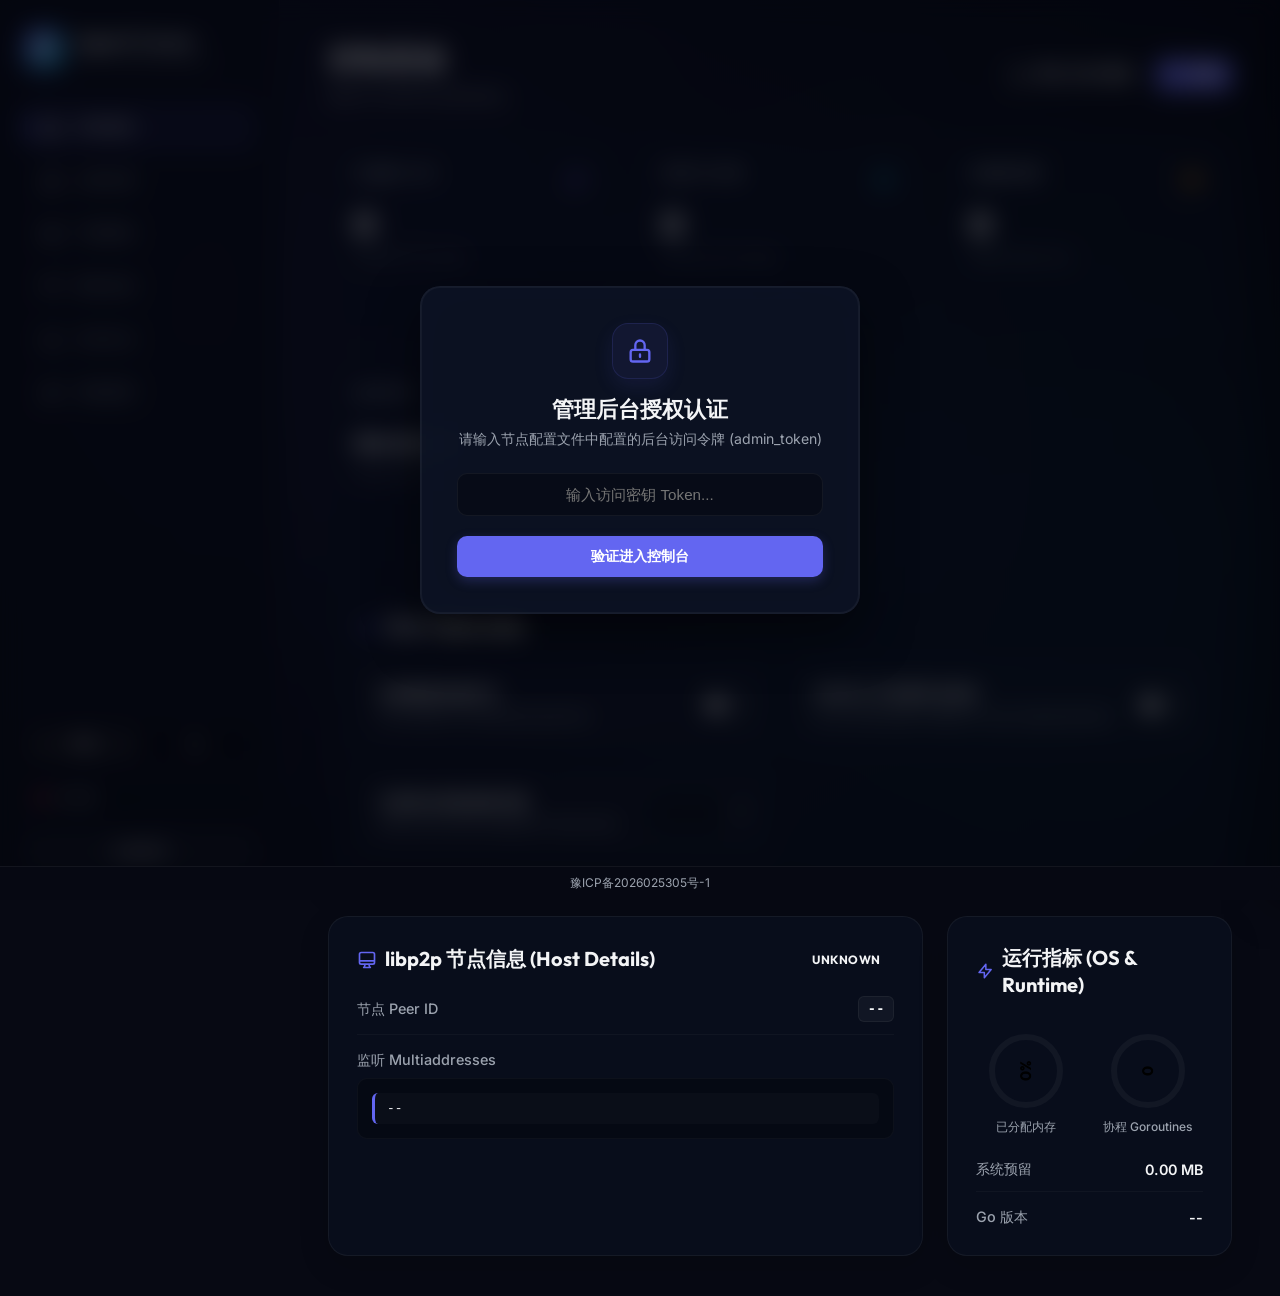
==== internal/api/web/index.html @ 7f7519f6 "feat: add ICP beian footer and landing-page nav buttons - Add 豫ICP备2026025305号-1 link to homepage, d" ====
<!DOCTYPE html>
<html lang="zh-CN">
<head>
  <meta charset="UTF-8">
  <meta name="viewport" content="width=device-width, initial-scale=1.0">
  <title data-i18n="title">Agent Comm Platform 管理后台</title>
  <!-- Google Fonts Outfit & Inter -->
  <link rel="preconnect" href="https://fonts.googleapis.com">
  <link rel="preconnect" href="https://fonts.gstatic.com" crossorigin>
  <link href="https://fonts.googleapis.com/css2?family=Inter:wght@300;400;500;600;700&family=Outfit:wght@400;500;600;700;800&display=swap" rel="stylesheet">
  
  <style>
    /* Design Tokens */
    :root {
      --primary: #6366f1;
      --primary-hover: #4f46e5;
      --primary-glow: rgba(99, 102, 241, 0.25);
      
      --accent-cyan: #06b6d4;
      --accent-cyan-hover: #0891b2;
      --accent-cyan-glow: rgba(6, 182, 212, 0.25);
      
      --accent-amber: #f59e0b;
      --accent-rose: #f43f5e;
      --accent-rose-hover: #e11d48;
      --success: #10b981;
      
      --bg-dark: #070913;
      --surface-glass: rgba(13, 20, 38, 0.45);
      --surface-glass-hover: rgba(22, 32, 59, 0.6);
      --border-color: rgba(255, 255, 255, 0.05);
      --border-color-hover: rgba(255, 255, 255, 0.12);
      
      --text-main: #f3f4f6;
      --text-muted: #9ca3af;
      --text-dim: #6b7280;
      
      --font-display: 'Outfit', 'Inter', sans-serif;
      --font-body: 'Inter', sans-serif;
      --sidebar-width: 280px;
    }

    * {
      box-sizing: border-box;
      margin: 0;
      padding: 0;
    }

    body {
      background: var(--bg-dark);
      color: var(--text-main);
      font-family: var(--font-body);
      min-height: 100vh;
      overflow-x: hidden;
      display: flex;
    }

    /* Aurora animated background */
    .aurora-bg {
      position: fixed;
      top: 0;
      left: 0;
      width: 100vw;
      height: 100vh;
      overflow: hidden;
      z-index: -2;
      background: radial-gradient(circle at 50% 50%, #0c0f24 0%, #050711 100%);
    }

    .aurora-glow {
      position: absolute;
      width: 80vw;
      height: 80vw;
      border-radius: 50%;
      filter: blur(140px);
      opacity: 0.12;
      mix-blend-mode: screen;
      animation: rotateGlow 25s infinite linear;
    }

    .aurora-1 {
      top: -25%;
      left: -25%;
      background: radial-gradient(circle, var(--primary) 0%, transparent 70%);
    }

    .aurora-2 {
      bottom: -25%;
      right: -25%;
      background: radial-gradient(circle, var(--accent-cyan) 0%, transparent 70%);
      animation-duration: 35s;
      animation-direction: reverse;
    }

    @keyframes rotateGlow {
      0% { transform: rotate(0deg) translate(-5%, -5%) scale(1); }
      50% { transform: rotate(180deg) translate(5%, 5%) scale(1.15); }
      100% { transform: rotate(360deg) translate(-5%, -5%) scale(1); }
    }

    @keyframes spin {
      from { transform: rotate(0deg); }
      to { transform: rotate(360deg); }
    }

    /* Scrollbar Styling */
    ::-webkit-scrollbar {
      width: 6px;
      height: 6px;
    }
    ::-webkit-scrollbar-track {
      background: rgba(0, 0, 0, 0.2);
    }
    ::-webkit-scrollbar-thumb {
      background: rgba(255, 255, 255, 0.08);
      border-radius: 3px;
    }
    ::-webkit-scrollbar-thumb:hover {
      background: rgba(255, 255, 255, 0.18);
    }

    /* Container & Layout */
    .app-container {
      display: flex;
      width: 100%;
      min-height: 100vh;
    }

    /* Sidebar */
    .sidebar {
      width: var(--sidebar-width);
      background: rgba(8, 12, 24, 0.75);
      border-right: 1px solid var(--border-color);
      backdrop-filter: blur(25px);
      padding: 28px 24px;
      display: flex;
      flex-direction: column;
      position: fixed;
      height: 100vh;
      z-index: 100;
      transition: transform 0.3s ease;
    }

    .brand {
      display: flex;
      align-items: center;
      gap: 12px;
      margin-bottom: 36px;
    }

    .brand-logo {
      width: 40px;
      height: 40px;
      background: linear-gradient(135deg, var(--primary) 0%, var(--accent-cyan) 100%);
      border-radius: 12px;
      display: flex;
      align-items: center;
      justify-content: center;
      box-shadow: 0 8px 20px var(--primary-glow);
    }

    .brand-logo svg {
      width: 22px;
      height: 22px;
      fill: #fff;
    }

    .brand-info {
      display: flex;
      flex-direction: column;
    }

    .brand-title {
      font-family: var(--font-display);
      font-size: 1.15rem;
      font-weight: 800;
      letter-spacing: 0.5px;
      background: linear-gradient(135deg, #ffffff 0%, #cbd5e1 100%);
      -webkit-background-clip: text;
      -webkit-text-fill-color: transparent;
    }

    .brand-subtitle {
      font-size: 0.7rem;
      color: var(--text-dim);
      margin-top: 1px;
    }

    .menu {
      display: flex;
      flex-direction: column;
      gap: 6px;
      flex-grow: 1;
    }

    .menu-item {
      display: flex;
      align-items: center;
      gap: 14px;
      padding: 12px 16px;
      border-radius: 10px;
      color: var(--text-muted);
      text-decoration: none;
      font-weight: 500;
      font-size: 0.95rem;
      cursor: pointer;
      transition: all 0.25s cubic-bezier(0.4, 0, 0.2, 1);
      border: 1px solid transparent;
      position: relative;
      overflow: hidden;
    }

    .menu-item svg {
      width: 20px;
      height: 20px;
      stroke: currentColor;
      fill: none;
      stroke-width: 1.8;
      transition: transform 0.2s ease;
    }

    .menu-item:hover {
      color: var(--text-main);
      background: rgba(255, 255, 255, 0.03);
    }

    .menu-item:hover svg {
      transform: scale(1.05);
    }

    .menu-item.active {
      color: #ffffff;
      background: rgba(99, 102, 241, 0.12);
      border-color: rgba(99, 102, 241, 0.2);
      box-shadow: inset 0 0 12px rgba(99, 102, 241, 0.05);
    }

    .menu-item.active::before {
      content: '';
      position: absolute;
      left: 0;
      top: 25%;
      height: 50%;
      width: 4px;
      background: var(--primary);
      border-radius: 0 4px 4px 0;
      box-shadow: 0 0 8px var(--primary);
    }

    .sidebar-footer {
      display: flex;
      flex-direction: column;
      gap: 16px;
      border-top: 1px solid var(--border-color);
      padding-top: 20px;
      margin-top: auto;
    }

    .status-badge {
      display: flex;
      align-items: center;
      gap: 10px;
      font-size: 0.85rem;
      color: var(--text-muted);
      background: rgba(0, 0, 0, 0.2);
      padding: 8px 12px;
      border-radius: 8px;
      border: 1px solid var(--border-color);
    }

    .status-dot {
      width: 8px;
      height: 8px;
      background-color: var(--accent-rose);
      border-radius: 50%;
      box-shadow: 0 0 10px var(--accent-rose);
      position: relative;
    }

    .status-dot.online {
      background-color: var(--success);
      box-shadow: 0 0 10px var(--success);
      animation: pulseGreen 2s infinite;
    }

    @keyframes pulseGreen {
      0% { box-shadow: 0 0 0 0 rgba(16, 185, 129, 0.6); }
      70% { box-shadow: 0 0 0 6px rgba(16, 185, 129, 0); }
      100% { box-shadow: 0 0 0 0 rgba(16, 185, 129, 0); }
    }

    .btn-action-side {
      display: flex;
      align-items: center;
      justify-content: center;
      gap: 8px;
      padding: 10px 16px;
      background: rgba(255, 255, 255, 0.04);
      border: 1px solid var(--border-color);
      border-radius: 8px;
      color: var(--text-main);
      cursor: pointer;
      font-size: 0.85rem;
      font-weight: 500;
      transition: all 0.2s ease;
      width: 100%;
    }

    .btn-action-side:hover {
      background: rgba(244, 63, 94, 0.08);
      border-color: rgba(244, 63, 94, 0.2);
      color: var(--accent-rose);
    }

    .lang-toggle {
      display: flex;
      align-items: center;
      justify-content: space-between;
      padding: 4px;
      background: rgba(0, 0, 0, 0.3);
      border-radius: 8px;
      border: 1px solid var(--border-color);
    }

    .lang-toggle button {
      flex: 1;
      padding: 6px;
      background: transparent;
      border: none;
      color: var(--text-muted);
      font-size: 0.75rem;
      font-weight: 600;
      cursor: pointer;
      border-radius: 5px;
      transition: all 0.2s ease;
    }

    .lang-toggle button.active {
      background: rgba(255, 255, 255, 0.08);
      color: #ffffff;
      box-shadow: 0 2px 6px rgba(0,0,0,0.2);
    }

    /* Main Content Area */
    .main-content {
      margin-left: var(--sidebar-width);
      padding: 40px 48px;
      flex-grow: 1;
      width: calc(100% - var(--sidebar-width));
      min-height: 100vh;
      display: flex;
      flex-direction: column;
    }

    .header-bar {
      display: flex;
      justify-content: space-between;
      align-items: center;
      margin-bottom: 32px;
      gap: 16px;
    }

    .header-title h1 {
      font-family: var(--font-display);
      font-size: 1.85rem;
      font-weight: 800;
      margin-bottom: 6px;
      background: linear-gradient(135deg, #ffffff 0%, #e2e8f0 100%);
      -webkit-background-clip: text;
      -webkit-text-fill-color: transparent;
    }

    .header-title p {
      color: var(--text-muted);
      font-size: 0.95rem;
    }

    .header-actions {
      display: flex;
      align-items: center;
      gap: 12px;
    }

    /* Mobile toggle */
    .mobile-header {
      display: none;
      background: rgba(8, 12, 24, 0.85);
      border-bottom: 1px solid var(--border-color);
      backdrop-filter: blur(15px);
      padding: 16px 20px;
      position: fixed;
      top: 0;
      left: 0;
      width: 100%;
      z-index: 99;
      justify-content: space-between;
      align-items: center;
    }

    .menu-btn {
      background: transparent;
      border: none;
      color: #fff;
      cursor: pointer;
    }

    .menu-btn svg {
      width: 24px;
      height: 24px;
      stroke: currentColor;
      fill: none;
      stroke-width: 2;
    }

    /* View Switcher Container */
    .view-pane {
      display: none;
      animation: paneFadeIn 0.4s cubic-bezier(0.16, 1, 0.3, 1) forwards;
      flex-grow: 1;
    }

    .view-pane.active {
      display: flex;
      flex-direction: column;
    }

    @keyframes paneFadeIn {
      from { opacity: 0; transform: translateY(12px); }
      to { opacity: 1; transform: translateY(0); }
    }

    /* Stats Grid */
    .stats-grid {
      display: grid;
      grid-template-columns: repeat(auto-fit, minmax(240px, 1fr));
      gap: 20px;
      margin-bottom: 28px;
    }

    .card-stat {
      background: var(--surface-glass);
      border: 1px solid var(--border-color);
      border-radius: 16px;
      padding: 24px;
      backdrop-filter: blur(16px);
      transition: all 0.3s cubic-bezier(0.4, 0, 0.2, 1);
      position: relative;
      overflow: hidden;
      display: flex;
      flex-direction: column;
    }

    .card-stat:hover {
      border-color: rgba(99, 102, 241, 0.25);
      transform: translateY(-3px);
      box-shadow: 0 12px 28px rgba(0, 0, 0, 0.3), 0 0 1px 1px rgba(99, 102, 241, 0.1) inset;
    }

    .card-stat-header {
      display: flex;
      justify-content: space-between;
      align-items: flex-start;
      margin-bottom: 8px;
    }

    .card-stat-title {
      font-size: 0.85rem;
      color: var(--text-muted);
      font-weight: 600;
      text-transform: uppercase;
      letter-spacing: 0.6px;
    }

    .card-stat-icon {
      color: var(--primary);
      background: rgba(99, 102, 241, 0.08);
      padding: 6px;
      border-radius: 8px;
      display: flex;
      align-items: center;
      justify-content: center;
    }

    .card-stat-icon svg {
      width: 18px;
      height: 18px;
      stroke: currentColor;
      fill: none;
      stroke-width: 2;
    }

    .card-stat-value {
      font-family: var(--font-display);
      font-size: 2.15rem;
      font-weight: 800;
      margin-bottom: 4px;
      background: linear-gradient(135deg, #ffffff 0%, #cbd5e1 100%);
      -webkit-background-clip: text;
      -webkit-text-fill-color: transparent;
    }

    .card-stat-desc {
      font-size: 0.8rem;
      color: var(--text-dim);
    }

    /* Sparkline Canvas */
    .sparkline-container {
      margin-top: auto;
      padding-top: 16px;
      height: 48px;
      position: relative;
    }

    .sparkline-canvas {
      width: 100%;
      height: 100%;
    }

    /* Overview Details Grid */
    .details-grid {
      display: grid;
      grid-template-columns: repeat(12, 1fr);
      gap: 24px;
    }

    .card-large {
      background: var(--surface-glass);
      border: 1px solid var(--border-color);
      border-radius: 20px;
      padding: 28px;
      backdrop-filter: blur(16px);
      box-shadow: 0 10px 30px rgba(0, 0, 0, 0.15);
      transition: border-color 0.25s ease;
    }

    .card-large:hover {
      border-color: rgba(255,255,255,0.08);
    }

    .col-8 { grid-column: span 8; }
    .col-4 { grid-column: span 4; }
    .col-6 { grid-column: span 6; }
    .col-12 { grid-column: span 12; }

    .card-header-title {
      font-family: var(--font-display);
      font-size: 1.25rem;
      font-weight: 700;
      margin-bottom: 22px;
      display: flex;
      align-items: center;
      justify-content: space-between;
    }

    .card-header-title span {
      display: flex;
      align-items: center;
      gap: 8px;
    }

    .card-header-title svg {
      width: 20px;
      height: 20px;
      stroke: var(--primary);
      stroke-width: 2;
      fill: none;
    }

    .info-list {
      display: flex;
      flex-direction: column;
      gap: 16px;
    }

    .info-item {
      display: flex;
      justify-content: space-between;
      align-items: center;
      padding-bottom: 12px;
      border-bottom: 1px solid rgba(255, 255, 255, 0.03);
    }

    .info-item:last-child {
      border-bottom: none;
      padding-bottom: 0;
    }

    .info-label {
      color: var(--text-muted);
      font-size: 0.9rem;
      font-weight: 500;
    }

    .info-value {
      font-weight: 600;
      font-size: 0.9rem;
      max-width: 65%;
      word-break: break-all;
      text-align: right;
    }

    .multi-addrs-list {
      max-height: 200px;
      overflow-y: auto;
      background: rgba(0, 0, 0, 0.25);
      border-radius: 10px;
      padding: 14px;
      display: flex;
      flex-direction: column;
      gap: 8px;
      border: 1px solid rgba(255, 255, 255, 0.03);
    }

    .addr-item {
      font-family: monospace;
      font-size: 0.8rem;
      background: rgba(255, 255, 255, 0.02);
      padding: 8px 12px;
      border-radius: 6px;
      border-left: 3px solid var(--primary);
      word-break: break-all;
      display: flex;
      justify-content: space-between;
      align-items: center;
      transition: background 0.2s;
    }

    .addr-item:hover {
      background: rgba(255, 255, 255, 0.05);
    }

    .copy-btn-inline {
      opacity: 0;
      background: transparent;
      border: none;
      color: var(--text-muted);
      cursor: pointer;
      padding: 2px;
      border-radius: 4px;
      transition: all 0.2s;
      display: flex;
      align-items: center;
    }

    .addr-item:hover .copy-btn-inline {
      opacity: 1;
    }

    .copy-btn-inline:hover {
      color: #fff;
      background: rgba(255,255,255,0.1);
    }

    .copy-btn-inline svg {
      width: 14px;
      height: 14px;
      stroke: currentColor;
      fill: none;
      stroke-width: 2;
    }

    /* Compliance/Privacy mode indicator badge */
    .mode-indicator {
      display: inline-flex;
      align-items: center;
      gap: 6px;
      padding: 6px 12px;
      border-radius: 20px;
      font-size: 0.75rem;
      font-weight: 700;
      text-transform: uppercase;
      letter-spacing: 0.5px;
      border: 1px solid transparent;
    }

    .mode-indicator.privacy {
      background: rgba(6, 182, 212, 0.08);
      border-color: rgba(6, 182, 212, 0.2);
      color: var(--accent-cyan);
      box-shadow: 0 0 10px rgba(6, 182, 212, 0.05);
    }

    .mode-indicator.compliance {
      background: rgba(245, 158, 11, 0.08);
      border-color: rgba(245, 158, 11, 0.2);
      color: var(--accent-amber);
      box-shadow: 0 0 10px rgba(245, 158, 11, 0.05);
    }

    /* System metrics SVG gauges */
    .metrics-container {
      display: flex;
      justify-content: space-around;
      gap: 16px;
      margin-top: 12px;
    }

    .gauge-wrapper {
      display: flex;
      flex-direction: column;
      align-items: center;
      gap: 8px;
    }

    .gauge-svg {
      width: 80px;
      height: 80px;
      transform: rotate(-90deg);
    }

    .gauge-bg {
      fill: none;
      stroke: rgba(255, 255, 255, 0.04);
      stroke-width: 6;
    }

    .gauge-fill {
      fill: none;
      stroke: var(--primary);
      stroke-width: 6;
      stroke-linecap: round;
      transition: stroke-dashoffset 0.6s cubic-bezier(0.4, 0, 0.2, 1);
    }

    .gauge-fill.cyan {
      stroke: var(--accent-cyan);
    }

    .gauge-text {
      font-family: var(--font-display);
      font-size: 0.95rem;
      font-weight: 700;
      color: #fff;
    }

    .gauge-label {
      font-size: 0.75rem;
      color: var(--text-muted);
      font-weight: 500;
    }

    /* Tables, Controls, Filters */
    .table-controls {
      display: flex;
      justify-content: space-between;
      align-items: center;
      gap: 16px;
      margin-bottom: 22px;
    }

    .search-input-wrapper {
      position: relative;
      flex-grow: 1;
      max-width: 320px;
    }

    .search-input {
      width: 100%;
      padding: 10px 16px 10px 40px;
      background: rgba(0, 0, 0, 0.2);
      border: 1px solid var(--border-color);
      border-radius: 10px;
      color: var(--text-main);
      font-size: 0.9rem;
      outline: none;
      transition: all 0.2s ease;
    }

    .search-input:focus {
      border-color: var(--primary);
      background: rgba(0, 0, 0, 0.35);
      box-shadow: 0 0 0 3px var(--primary-glow);
    }

    .search-icon {
      position: absolute;
      left: 14px;
      top: 50%;
      transform: translateY(-50%);
      width: 18px;
      height: 18px;
      stroke: var(--text-dim);
      fill: none;
      stroke-width: 2;
    }

    .filter-group {
      display: flex;
      align-items: center;
      gap: 8px;
    }

    .filter-select {
      background: rgba(0, 0, 0, 0.2);
      border: 1px solid var(--border-color);
      border-radius: 10px;
      color: var(--text-main);
      padding: 10px 16px;
      font-size: 0.85rem;
      outline: none;
      cursor: pointer;
      transition: all 0.2s;
    }

    .filter-select:focus {
      border-color: var(--primary);
    }

    .table-container {
      overflow-x: auto;
      border-radius: 12px;
      border: 1px solid rgba(255, 255, 255, 0.03);
      background: rgba(0, 0, 0, 0.15);
    }

    table {
      width: 100%;
      border-collapse: collapse;
      text-align: left;
    }

    th {
      font-weight: 600;
      color: var(--text-muted);
      border-bottom: 1px solid rgba(255, 255, 255, 0.08);
      padding: 16px 20px;
      font-size: 0.8rem;
      text-transform: uppercase;
      letter-spacing: 0.8px;
      background: rgba(255, 255, 255, 0.01);
      user-select: none;
    }

    th.sortable {
      cursor: pointer;
    }

    th.sortable:hover {
      color: #fff;
      background: rgba(255, 255, 255, 0.03);
    }

    .sort-icon {
      display: inline-block;
      width: 12px;
      height: 12px;
      margin-left: 6px;
      vertical-align: middle;
      stroke: currentColor;
      fill: none;
      stroke-width: 2;
    }

    td {
      padding: 16px 20px;
      border-bottom: 1px solid rgba(255, 255, 255, 0.03);
      font-size: 0.9rem;
      color: var(--text-main);
      transition: background 0.15s ease;
    }

    tr:last-child td {
      border-bottom: none;
    }

    tbody tr {
      cursor: pointer;
    }

    tbody tr:hover td {
      background: rgba(255, 255, 255, 0.02);
    }

    /* Batch Actions Bar */
    .batch-actions-bar {
      display: flex;
      align-items: center;
      gap: 12px;
      padding: 10px 16px;
      background: rgba(244, 63, 94, 0.04);
      border: 1px solid rgba(244, 63, 94, 0.15);
      border-radius: 10px;
      margin-bottom: 16px;
      animation: slideDown 0.2s cubic-bezier(0.16, 1, 0.3, 1) forwards;
    }

    @keyframes slideDown {
      from { opacity: 0; transform: translateY(-8px); }
      to { opacity: 1; transform: translateY(0); }
    }

    /* Common Buttons */
    .btn {
      padding: 10px 20px;
      border-radius: 10px;
      font-weight: 600;
      font-size: 0.9rem;
      cursor: pointer;
      transition: all 0.2s ease;
      display: inline-flex;
      align-items: center;
      justify-content: center;
      gap: 8px;
      border: 1px solid transparent;
      outline: none;
      user-select: none;
    }

    .btn-primary {
      background: var(--primary);
      color: white;
      box-shadow: 0 4px 12px var(--primary-glow);
    }

    .btn-primary:hover {
      background: var(--primary-hover);
      transform: translateY(-1px);
    }

    .btn-cyan {
      background: var(--accent-cyan);
      color: white;
      box-shadow: 0 4px 12px var(--accent-cyan-glow);
    }

    .btn-cyan:hover {
      background: var(--accent-cyan-hover);
      transform: translateY(-1px);
    }

    .btn-danger-outline {
      background: transparent;
      border: 1px solid rgba(244, 63, 94, 0.3);
      color: var(--accent-rose);
    }

    .btn-danger-outline:hover {
      background: rgba(244, 63, 94, 0.08);
      border-color: var(--accent-rose);
    }

    .btn-secondary {
      background: rgba(255, 255, 255, 0.05);
      border: 1px solid var(--border-color);
      color: var(--text-main);
    }

    .btn-secondary:hover {
      background: rgba(255, 255, 255, 0.08);
    }

    .btn-sm {
      padding: 6px 12px;
      font-size: 0.8rem;
      border-radius: 8px;
    }

    /* Custom Checkbox */
    .checkbox-cell {
      width: 50px;
      text-align: center;
    }

    input[type="checkbox"] {
      appearance: none;
      width: 16px;
      height: 16px;
      border: 1.5px solid var(--text-dim);
      border-radius: 4px;
      background: transparent;
      outline: none;
      cursor: pointer;
      display: inline-grid;
      place-content: center;
      transition: all 0.15s;
    }

    input[type="checkbox"]:checked {
      background: var(--primary);
      border-color: var(--primary);
    }

    input[type="checkbox"]:checked::before {
      content: "";
      width: 8px;
      height: 8px;
      background-color: white;
      clip-path: polygon(14% 44%, 0 58%, 33% 90%, 100% 25%, 86% 11%, 33% 62%);
    }

    .table-empty {
      text-align: center;
      padding: 40px !important;
      color: var(--text-dim);
    }

    .table-empty svg {
      width: 48px;
      height: 48px;
      stroke: var(--text-dim);
      fill: none;
      stroke-width: 1.5;
      margin-bottom: 12px;
    }

    /* TTL & Quota Progress Bars */
    .progress-bar-container {
      width: 100%;
      background: rgba(255, 255, 255, 0.04);
      border-radius: 4px;
      height: 6px;
      overflow: hidden;
      margin-top: 4px;
    }

    .progress-bar-fill {
      height: 100%;
      border-radius: 4px;
      background: linear-gradient(90deg, var(--primary), var(--accent-cyan));
      transition: width 0.4s ease;
    }

    .progress-bar-fill.warning {
      background: var(--accent-amber);
    }

    .progress-bar-fill.danger {
      background: var(--accent-rose);
    }

    /* Detail Drawer */
    .drawer-overlay {
      position: fixed;
      top: 0;
      right: 0;
      width: 100%;
      height: 100%;
      background: rgba(0, 0, 0, 0.4);
      backdrop-filter: blur(4px);
      z-index: 200;
      opacity: 0;
      pointer-events: none;
      transition: opacity 0.3s ease;
    }

    .drawer-overlay.active {
      opacity: 1;
      pointer-events: auto;
    }

    .drawer-container {
      position: fixed;
      top: 0;
      right: -450px;
      width: 450px;
      height: 100%;
      background: rgba(10, 15, 30, 0.95);
      backdrop-filter: blur(25px);
      border-left: 1px solid var(--border-color);
      z-index: 201;
      padding: 36px 28px;
      display: flex;
      flex-direction: column;
      box-shadow: -10px 0 40px rgba(0, 0, 0, 0.5);
      transition: transform 0.3s cubic-bezier(0.16, 1, 0.3, 1);
    }

    .drawer-overlay.active + .drawer-container,
    .drawer-container.active {
      transform: translateX(-450px);
    }

    .drawer-header {
      display: flex;
      justify-content: space-between;
      align-items: center;
      margin-bottom: 28px;
    }

    .drawer-title {
      font-family: var(--font-display);
      font-size: 1.35rem;
      font-weight: 700;
    }

    .drawer-close {
      background: transparent;
      border: none;
      color: var(--text-muted);
      cursor: pointer;
      padding: 4px;
      border-radius: 6px;
      transition: all 0.2s;
    }

    .drawer-close:hover {
      color: #fff;
      background: rgba(255, 255, 255, 0.05);
    }

    .drawer-close svg {
      width: 20px;
      height: 20px;
      stroke: currentColor;
      fill: none;
      stroke-width: 2;
    }

    .drawer-content {
      overflow-y: auto;
      flex-grow: 1;
    }

    .drawer-section {
      margin-bottom: 24px;
    }

    .drawer-section-title {
      font-size: 0.8rem;
      text-transform: uppercase;
      letter-spacing: 0.8px;
      color: var(--text-dim);
      margin-bottom: 10px;
      font-weight: 700;
    }

    /* Modal / Dialog Overlays */
    .modal-overlay {
      position: fixed;
      top: 0;
      left: 0;
      width: 100vw;
      height: 100vh;
      background: rgba(3, 5, 12, 0.7);
      backdrop-filter: blur(12px);
      display: flex;
      align-items: center;
      justify-content: center;
      z-index: 500;
      opacity: 0;
      pointer-events: none;
      transition: all 0.3s cubic-bezier(0.16, 1, 0.3, 1);
    }

    .modal-overlay.active {
      opacity: 1;
      pointer-events: auto;
    }

    .modal-card {
      background: rgba(13, 20, 38, 0.85);
      border: 1px solid var(--border-color);
      border-radius: 20px;
      padding: 36px;
      width: 100%;
      max-width: 440px;
      backdrop-filter: blur(25px);
      box-shadow: 0 20px 50px rgba(0, 0, 0, 0.5), 0 0 1px 1px rgba(255,255,255,0.05) inset;
      transform: scale(0.95);
      transition: transform 0.3s cubic-bezier(0.16, 1, 0.3, 1);
    }

    .modal-overlay.active .modal-card {
      transform: scale(1);
    }

    .modal-header {
      display: flex;
      flex-direction: column;
      align-items: center;
      text-align: center;
      margin-bottom: 24px;
    }

    .modal-icon-wrapper {
      width: 56px;
      height: 56px;
      border-radius: 16px;
      display: flex;
      align-items: center;
      justify-content: center;
      margin-bottom: 16px;
    }

    .modal-icon-wrapper.danger {
      background: rgba(244, 63, 94, 0.08);
      color: var(--accent-rose);
      border: 1px solid rgba(244, 63, 94, 0.15);
      box-shadow: 0 8px 20px rgba(244, 63, 94, 0.1);
    }

    .modal-icon-wrapper.primary {
      background: rgba(99, 102, 241, 0.08);
      color: var(--primary);
      border: 1px solid rgba(99, 102, 241, 0.15);
      box-shadow: 0 8px 20px rgba(99, 102, 241, 0.1);
    }

    .modal-icon-wrapper svg {
      width: 28px;
      height: 28px;
      stroke: currentColor;
      fill: none;
      stroke-width: 2;
    }

    .modal-title {
      font-family: var(--font-display);
      font-size: 1.35rem;
      font-weight: 700;
      margin-bottom: 6px;
    }

    .modal-subtitle {
      color: var(--text-muted);
      font-size: 0.88rem;
    }

    .modal-input {
      width: 100%;
      padding: 12px 16px;
      background: rgba(0, 0, 0, 0.3);
      border: 1px solid var(--border-color);
      border-radius: 10px;
      color: var(--text-main);
      font-size: 0.95rem;
      outline: none;
      margin-bottom: 20px;
      transition: all 0.2s;
      text-align: center;
    }

    .modal-input:focus {
      border-color: var(--primary);
      box-shadow: 0 0 0 3px var(--primary-glow);
    }

    .modal-actions {
      display: flex;
      gap: 12px;
    }

    .modal-actions button {
      flex: 1;
    }

    /* Toast Notification */
    .toast-container {
      position: fixed;
      bottom: 24px;
      right: 24px;
      z-index: 1000;
      display: flex;
      flex-direction: column;
      gap: 8px;
      pointer-events: none;
    }

    .toast {
      padding: 12px 20px;
      border-radius: 10px;
      color: white;
      font-size: 0.88rem;
      font-weight: 600;
      box-shadow: 0 10px 25px rgba(0,0,0,0.3);
      animation: toastIn 0.3s cubic-bezier(0.175, 0.885, 0.32, 1.275) forwards;
      border: 1px solid transparent;
      display: flex;
      align-items: center;
      gap: 10px;
      pointer-events: auto;
    }

    @keyframes toastIn {
      from { opacity: 0; transform: translateY(20px) scale(0.9); }
      to { opacity: 1; transform: translateY(0) scale(1); }
    }

    .toast-success {
      background: rgba(16, 185, 129, 0.9);
      border-color: rgba(16, 185, 129, 0.2);
    }

    .toast-error {
      background: rgba(244, 63, 94, 0.9);
      border-color: rgba(244, 63, 94, 0.2);
    }

    /* Activity Logs Stream */
    .log-stream {
      background: rgba(0, 0, 0, 0.35);
      border: 1px solid var(--border-color);
      border-radius: 12px;
      padding: 16px 20px;
      font-family: monospace;
      font-size: 0.85rem;
      max-height: 480px;
      overflow-y: auto;
      display: flex;
      flex-direction: column;
      gap: 8px;
      box-shadow: inset 0 2px 8px rgba(0,0,0,0.3);
    }

    .log-row {
      display: flex;
      align-items: flex-start;
      gap: 12px;
      line-height: 1.4;
      padding: 4px 6px;
      border-radius: 4px;
      animation: logSlideIn 0.2s ease-out forwards;
    }

    @keyframes logSlideIn {
      from { opacity: 0; transform: translateX(-4px); }
      to { opacity: 1; transform: translateX(0); }
    }

    .log-row:hover {
      background: rgba(255,255,255,0.02);
    }

    .log-ts {
      color: var(--text-dim);
      white-space: nowrap;
      user-select: none;
    }

    .log-level {
      font-weight: 700;
      text-transform: uppercase;
      padding: 1px 5px;
      border-radius: 3px;
      font-size: 0.75rem;
      white-space: nowrap;
      user-select: none;
    }

    .log-level.info {
      background: rgba(16, 185, 129, 0.12);
      color: var(--success);
    }

    .log-level.warn {
      background: rgba(245, 158, 11, 0.12);
      color: var(--accent-amber);
    }

    .log-level.error {
      background: rgba(244, 63, 94, 0.12);
      color: var(--accent-rose);
    }

    .log-src {
      color: var(--accent-cyan);
      font-weight: 600;
      white-space: nowrap;
      min-width: 70px;
    }

    .log-msg {
      color: var(--text-main);
      word-break: break-all;
    }

    .log-details {
      color: var(--text-dim);
      font-size: 0.8rem;
      margin-left: auto;
      max-width: 40%;
      overflow: hidden;
      text-overflow: ellipsis;
      white-space: nowrap;
    }

    /* Configuration highlighters */
    .config-pre {
      background: rgba(0, 0, 0, 0.35);
      border: 1px solid var(--border-color);
      border-radius: 12px;
      padding: 24px;
      overflow: auto;
      font-family: monospace;
      font-size: 0.9rem;
      line-height: 1.5;
      max-height: 600px;
      box-shadow: inset 0 2px 10px rgba(0, 0, 0, 0.3);
    }

    .config-key { color: #818cf8; }
    .config-string { color: #34d399; }
    .config-number { color: #fb7185; }
    .config-boolean { color: #f472b6; }
    .config-null { color: #9ca3af; }

    /* Responsive */
    @media (max-width: 900px) {
      .sidebar {
        transform: translateX(-100%);
      }
      .sidebar.active {
        transform: translateX(0);
      }
      .main-content {
        margin-left: 0;
        width: 100%;
        padding: 90px 20px 40px 20px;
      }
      .mobile-header {
        display: flex;
      }
      .details-grid {
        display: flex;
        flex-direction: column;
      }
      .col-8, .col-4, .col-6, .col-12 {
        grid-column: span 12;
      }
      .drawer-container {
        width: 100%;
        right: -100%;
      }
      .drawer-overlay.active + .drawer-container,
      .drawer-container.active {
        transform: translateX(-100%);
      }
    }

    /* Switch / Toggle Button Styling */
    .switch {
      position: relative;
      display: inline-block;
      width: 44px;
      height: 24px;
    }

    .switch input {
      opacity: 0;
      width: 0;
      height: 0;
    }

    .slider {
      position: absolute;
      cursor: pointer;
      top: 0;
      left: 0;
      right: 0;
      bottom: 0;
      background-color: rgba(255, 255, 255, 0.1);
      transition: .3s;
      border-radius: 24px;
      border: 1px solid var(--border-color);
    }

    .slider:before {
      position: absolute;
      content: "";
      height: 16px;
      width: 16px;
      left: 3px;
      bottom: 3px;
      background-color: #fff;
      transition: .3s;
      border-radius: 50%;
      box-shadow: 0 2px 4px rgba(0, 0, 0, 0.2);
    }

    input:checked + .slider {
      background-color: var(--primary);
      border-color: rgba(99, 102, 241, 0.4);
      box-shadow: 0 0 8px var(--primary-glow);
    }

    input:checked + .slider:before {
      transform: translateX(20px);
    }

    /* Beian footer bar (fixed at viewport bottom) */
    .beian-bar {
      position: fixed;
      left: 0;
      right: 0;
      bottom: 0;
      z-index: 1000;
      background: rgba(7, 9, 19, 0.92);
      backdrop-filter: blur(12px);
      border-top: 1px solid rgba(255, 255, 255, 0.05);
      text-align: center;
      padding: 8px 16px;
      font-size: 0.75rem;
      color: #9ca3af;
    }
    .beian-bar a {
      color: #9ca3af;
      text-decoration: none;
    }
    .beian-bar a:hover {
      color: #fff;
    }
  </style>
</head>
<body>

  <!-- Background glows -->
  <div class="aurora-bg">
    <div class="aurora-glow aurora-1"></div>
    <div class="aurora-glow aurora-2"></div>
  </div>

  <!-- Mobile Top Navigation Header -->
  <div class="mobile-header">
    <div class="brand">
      <div class="brand-logo">
        <svg viewBox="0 0 24 24"><path d="M12 2L2 7l10 5 10-5-10-5zM2 17l10 5 10-5M2 12l10 5 10-5"/></svg>
      </div>
      <div class="brand-info">
        <span class="brand-title">Agent Comm</span>
      </div>
    </div>
    <button class="menu-btn" onclick="toggleMobileSidebar()">
      <svg viewBox="0 0 24 24"><path stroke-linecap="round" stroke-linejoin="round" d="M4 6h16M4 12h16m-7 6h7"/></svg>
    </button>
  </div>

  <div class="app-container">
    
    <!-- Sidebar -->
    <div class="sidebar" id="appSidebar">
      <div class="brand">
        <div class="brand-logo">
          <svg viewBox="0 0 24 24"><path d="M12 2L2 7l10 5 10-5-10-5zM2 17l10 5 10-5M2 12l10 5 10-5"/></svg>
        </div>
        <div class="brand-info">
          <span class="brand-title">Agent Comm</span>
          <span class="brand-subtitle" data-i18n="subtitle">通信平台管理后台</span>
        </div>
      </div>

      <nav class="menu">
        <a class="menu-item active" onclick="switchView('dashboard', this)">
          <svg viewBox="0 0 24 24"><path stroke-linecap="round" stroke-linejoin="round" d="M4 6a2 2 0 012-2h2a2 2 0 012 2v4a2 2 0 01-2 2H6a2 2 0 01-2-2V6zM14 6a2 2 0 012-2h2a2 2 0 012 2v2a2 2 0 01-2 2h-2a2 2 0 01-2-2V6zM4 16a2 2 0 012-2h2a2 2 0 012 2v2a2 2 0 01-2 2H6a2 2 0 01-2-2v-2zM14 16a2 2 0 012-2h2a2 2 0 012 2v4a2 2 0 01-2 2h-2a2 2 0 01-2-2v-4z"/></svg>
          <span data-i18n="tab_dashboard">控制面板</span>
        </a>
        <a class="menu-item" onclick="switchView('registry', this)">
          <svg viewBox="0 0 24 24"><path stroke-linecap="round" stroke-linejoin="round" d="M12 4.354a4 4 0 110 5.292M15 21H3v-1a6 6 0 0112 0v1zm0 0h6v-1a6 6 0 00-9-5.197M13 7a4 4 0 11-8 0 4 4 0 018 0z"/></svg>
          <span data-i18n="tab_registry">注册名册</span>
        </a>
        <a class="menu-item" onclick="switchView('relay', this)">
          <svg viewBox="0 0 24 24"><path stroke-linecap="round" stroke-linejoin="round" d="M18.364 5.636l-3.536 3.536m0 5.656l3.536 3.536M9.172 9.172L5.636 5.636m3.536 9.192l-3.536 3.536M21 12a9 9 0 11-18 0 9 9 0 0118 0zm-5 0a4 4 0 11-8 0 4 4 0 018 0z"/></svg>
          <span data-i18n="tab_relay">中继网络</span>
        </a>
        <a class="menu-item" onclick="switchView('mq', this)">
          <svg viewBox="0 0 24 24"><path stroke-linecap="round" stroke-linejoin="round" d="M20 13V6a2 2 0 00-2-2H6a2 2 0 00-2 2v7m16 0a2 2 0 01-2 2H6a2 2 0 01-2-2m16 0l-3.586-3.586a2 2 0 00-2.828 0L12 11.586l-1.586-1.586a2 2 0 00-2.828 0L4 13"/></svg>
          <span data-i18n="tab_mq">离线信箱</span>
        </a>
        <a class="menu-item" onclick="switchView('logs', this)">
          <svg viewBox="0 0 24 24"><path stroke-linecap="round" stroke-linejoin="round" d="M9 12h6m-6 4h6m2 5H7a2 2 0 01-2-2V5a2 2 0 012-2h5.586a1 1 0 01.707.293l5.414 5.414a1 1 0 01.293.707V19a2 2 0 01-2 2z"/></svg>
          <span data-i18n="tab_logs">活动日志</span>
        </a>
        <a class="menu-item" onclick="switchView('config', this)">
          <svg viewBox="0 0 24 24"><path stroke-linecap="round" stroke-linejoin="round" d="M10.325 4.317c.426-1.756 2.924-1.756 3.35 0a1.724 1.724 0 002.573 1.066c1.543-.94 3.31.826 2.37 2.37a1.724 1.724 0 001.065 2.572c1.756.426 1.756 2.924 0 3.35a1.724 1.724 0 00-1.066 2.573c.94 1.543-.826 3.31-2.37 2.37a1.724 1.724 0 00-2.572 1.065c-.426 1.756-2.924 1.756-3.35 0a1.724 1.724 0 00-2.573-1.066c-1.543.94-3.31-.826-2.37-2.37a1.724 1.724 0 00-1.065-2.572c-1.756-.426-1.756-2.924 0-3.35a1.724 1.724 0 001.066-2.573c-.94-1.543.826-3.31 2.37-2.37.996.608 2.296.07 2.572-1.065z"/><path stroke-linecap="round" stroke-linejoin="round" d="M15 12a3 3 0 11-6 0 3 3 0 016 0z"/></svg>
          <span data-i18n="tab_config">系统配置</span>
        </a>
      </nav>

      <div class="sidebar-footer">
        <div class="lang-toggle">
          <button id="btnLangZh" class="active" onclick="changeLang('zh')">中文</button>
          <button id="btnLangEn" onclick="changeLang('en')">EN</button>
        </div>
        <div class="status-badge">
          <div class="status-dot" id="healthDot"></div>
          <span id="healthText" data-i18n="status_disconnected">未连接</span>
        </div>
        <button class="btn-action-side" onclick="clearToken(true)" data-i18n="logout">注销登录</button>
      </div>
    </div>

    <!-- Main Content -->
    <div class="main-content">
      
      <!-- 1. Dashboard Pane -->
      <div class="view-pane active" id="pane-dashboard">
        <div class="header-bar">
          <div class="header-title">
            <h1 data-i18n="tab_dashboard">控制面板</h1>
            <p data-i18n="subtitle">平台整体运营指标、状态摘要与实时图表监控</p>
          </div>
          <div class="header-actions">
            <button class="btn btn-secondary btn-sm" onclick="exportOverviewReport()">
              <svg style="width:16px;height:16px;stroke:currentColor;fill:none;stroke-width:2;" viewBox="0 0 24 24"><path stroke-linecap="round" stroke-linejoin="round" d="M4 16v1a3 3 0 003 3h10a3 3 0 003-3v-1m-4-4l-4 4m0 0l-4-4m4 4V4"/></svg>
              <span data-i18n="export_json">导出 JSON 报告</span>
            </button>
            <button class="btn btn-primary btn-sm" onclick="refreshOverview(true)">
              <svg style="width:16px;height:16px;stroke:currentColor;fill:none;stroke-width:2;" viewBox="0 0 24 24"><path stroke-linecap="round" stroke-linejoin="round" d="M4 4v5h.582m15.356 2A8.001 8.001 0 1121.21 8H18.5"/></svg>
              <span data-i18n="refresh">刷新</span>
            </button>
          </div>
        </div>

        <div class="stats-grid">
          <!-- Peers connected -->
          <div class="card-stat">
            <div class="card-stat-header">
              <span class="card-stat-title" data-i18n="stat_peers">已连接 Peer</span>
              <div class="card-stat-icon">
                <svg viewBox="0 0 24 24"><path stroke-linecap="round" stroke-linejoin="round" d="M13.828 10.172a4 4 0 00-5.656 0l-4 4a4 4 0 105.656 5.656l1.102-1.101m-.758-4.899a4 4 0 005.656 0l4-4a4 4 0 00-5.656-5.656l-1.1 1.1"/></svg>
              </div>
            </div>
            <div class="card-stat-value" id="statPeers">0</div>
            <div class="card-stat-desc" data-i18n="stat_peers_desc">当前活跃 P2P 连接</div>
            <div class="sparkline-container">
              <canvas id="canvasSparkPeers" class="sparkline-canvas"></canvas>
            </div>
          </div>
          <!-- Registry Count -->
          <div class="card-stat">
            <div class="card-stat-header">
              <span class="card-stat-title" data-i18n="stat_registry">注册 URN 数</span>
              <div class="card-stat-icon" style="color: var(--accent-cyan); background: rgba(6, 182, 212, 0.08);">
                <svg viewBox="0 0 24 24"><path stroke-linecap="round" stroke-linejoin="round" d="M9 12l2 2 4-4m5.618-4.016A11.955 11.955 0 0112 2.944a11.955 11.955 0 01-8.618 3.04A12.02 12.02 0 003 9c0 5.591 3.824 10.29 9 11.622 5.176-1.332 9-6.03 9-11.622 0-1.042-.133-2.052-.382-3.016z"/></svg>
              </div>
            </div>
            <div class="card-stat-value" id="statRegistry">0</div>
            <div class="card-stat-desc" data-i18n="stat_registry_desc">全局已认证节点身份</div>
            <div class="sparkline-container">
              <canvas id="canvasSparkRegistry" class="sparkline-canvas"></canvas>
            </div>
          </div>
          <!-- MQ Messages -->
          <div class="card-stat">
            <div class="card-stat-header">
              <span class="card-stat-title" data-i18n="stat_mq">信箱暂存数</span>
              <div class="card-stat-icon" style="color: var(--accent-amber); background: rgba(245, 158, 11, 0.08);">
                <svg viewBox="0 0 24 24"><path stroke-linecap="round" stroke-linejoin="round" d="M3 8l7.89 5.26a2 2 0 002.22 0L21 8M5 19h14a2 2 0 002-2V7a2 2 0 00-2-2H5a2 2 0 00-2 2v10a2 2 0 002 2z"/></svg>
              </div>
            </div>
            <div class="card-stat-value" id="statMQMessages">0</div>
            <div class="card-stat-desc" data-i18n="stat_mq_desc">离线队列密文信封</div>
            <div class="sparkline-container">
              <canvas id="canvasSparkMQ" class="sparkline-canvas"></canvas>
            </div>
          </div>
          <!-- Uptime -->
          <div class="card-stat">
            <div class="card-stat-header">
              <span class="card-stat-title" data-i18n="stat_uptime">运行时间</span>
              <div class="card-stat-icon" style="color: var(--success); background: rgba(16, 185, 129, 0.08);">
                <svg viewBox="0 0 24 24"><path stroke-linecap="round" stroke-linejoin="round" d="M12 8v4l3 3m6-3a9 9 0 11-18 0 9 9 0 0118 0z"/></svg>
              </div>
            </div>
            <div class="card-stat-value" id="statUptime" style="font-size: 1.5rem; line-height: 2.5rem;">00:00:00</div>
            <div class="card-stat-desc" data-i18n="stat_uptime_desc">系统连续运行时间</div>
            <div class="sparkline-container">
              <canvas id="canvasSparkUptime" class="sparkline-canvas"></canvas>
            </div>
          </div>
        </div>

        <div class="details-grid">
          <!-- Security Policies -->
          <div class="card-large col-12" style="margin-bottom: 8px;">
            <div class="card-header-title">
              <span>
                <svg viewBox="0 0 24 24"><path stroke-linecap="round" stroke-linejoin="round" d="M9 12l2 2 4-4m5.618-4.016A11.955 11.955 0 0112 2.944a11.955 11.955 0 01-8.618 3.04A12.02 12.02 0 003 9c0 5.591 3.824 10.29 9 11.622 5.176-1.332 9-6.03 9-11.622 0-1.042-.133-2.052-.382-3.016z"/></svg>
                <span data-i18n="security_policies">安全与隐私策略 (Security & Privacy Policies)</span>
              </span>
            </div>
            <div class="policies-container" style="display: grid; grid-template-columns: repeat(auto-fit, minmax(300px, 1fr)); gap: 24px;">
              <!-- Policy 1: Store User Data -->
              <div style="background: rgba(255,255,255,0.02); border: 1px solid var(--border-color); border-radius: 12px; padding: 20px; display: flex; align-items: center; justify-content: space-between; gap: 16px;">
                <div style="display: flex; flex-direction: column; gap: 4px;">
                  <span style="font-weight: 600; font-size: 0.95rem; color: #fff;" data-i18n="policy_store_title">自身数据存储开关</span>
                  <span style="font-size: 0.8rem; color: var(--text-muted);" id="policyStoreDesc" data-i18n="policy_store_desc">允许平台代存离线信箱消息(MQ)</span>
                </div>
                <div class="switch-control">
                  <label class="switch">
                    <input type="checkbox" id="policyStoreToggle" onchange="toggleStorePolicy()">
                    <span class="slider"></span>
                  </label>
                </div>
              </div>

              <!-- Policy 2: Forward to Storage Platforms -->
              <div style="background: rgba(255,255,255,0.02); border: 1px solid var(--border-color); border-radius: 12px; padding: 20px; display: flex; align-items: center; justify-content: space-between; gap: 16px;">
                <div style="display: flex; flex-direction: column; gap: 4px;">
                  <span style="font-weight: 600; font-size: 0.95rem; color: #fff;" data-i18n="policy_forward_title">安全连接转发隔离</span>
                  <span style="font-size: 0.8rem; color: var(--text-muted);" id="policyForwardDesc" data-i18n="policy_forward_desc">禁止向存储用户数据的三方节点转发消息</span>
                </div>
                <div class="switch-control">
                  <label class="switch">
                    <input type="checkbox" id="policyForwardToggle" onchange="toggleForwardPolicy()">
                    <span class="slider"></span>
                  </label>
                </div>
              </div>

              <!-- Policy 3: History Retention Days -->
              <div style="background: rgba(255,255,255,0.02); border: 1px solid var(--border-color); border-radius: 12px; padding: 20px; display: flex; align-items: center; justify-content: space-between; gap: 16px;">
                <div style="display: flex; flex-direction: column; gap: 4px;">
                  <span style="font-weight: 600; font-size: 0.95rem; color: #fff;" data-i18n="policy_retention_title">已读历史消息保留天数</span>
                  <span style="font-size: 0.8rem; color: var(--text-muted);" id="policyRetentionDesc" data-i18n="policy_retention_desc">设置已读/历史信封在数据库中保存的天数</span>
                </div>
                <div style="display: flex; align-items: center; gap: 10px;">
                  <input type="number" id="policyRetentionInput" min="1" max="365" style="width: 70px; padding: 8px; background: rgba(0,0,0,0.3); border: 1px solid var(--border-color); border-radius: 6px; color: #fff; text-align: center;" onchange="updateRetentionDays()">
                  <span style="font-size: 0.85rem; color: var(--text-muted);" data-i18n="days_label">天</span>
                </div>
              </div>
            </div>
          </div>

          <!-- libp2p Node details -->
          <div class="card-large col-8">
            <div class="card-header-title">
              <span>
                <svg viewBox="0 0 24 24"><path stroke-linecap="round" stroke-linejoin="round" d="M9.75 17L9 20l-1 1h8l-1-1-.75-3M3 13h18M5 17h14a2 2 0 002-2V5a2 2 0 00-2-2H5a2 2 0 00-2 2v10a2 2 0 002 2z"/></svg>
                <span data-i18n="host_details">libp2p 节点信息 (Host Details)</span>
              </span>
              <span id="platformModeIndicator" class="mode-indicator">UNKNOWN</span>
            </div>
            <div class="info-list">
              <div class="info-item">
                <span class="info-label" data-i18n="peer_id">节点 Peer ID</span>
                <span class="info-value" id="peerIDVal" style="font-family: monospace; background: rgba(255,255,255,0.04); padding: 4px 8px; border-radius: 6px; border: 1px solid var(--border-color);">--</span>
              </div>
              <div class="info-item" style="flex-direction: column; align-items: flex-start; gap: 8px;">
                <span class="info-label" data-i18n="listen_addrs">监听 Multiaddresses</span>
                <div class="multi-addrs-list" id="multiAddrsList" style="width: 100%;">
                  <div class="addr-item">--</div>
                </div>
              </div>
            </div>
          </div>

          <!-- OS Metrics circular gauges -->
          <div class="card-large col-4" style="display: flex; flex-direction: column;">
            <div class="card-header-title">
              <span>
                <svg viewBox="0 0 24 24"><path stroke-linecap="round" stroke-linejoin="round" d="M13 10V3L4 14h7v7l9-11h-7z"/></svg>
                <span data-i18n="os_details">运行指标 (OS & Runtime)</span>
              </span>
            </div>
            <div class="metrics-container">
              <!-- Memory Gauge -->
              <div class="gauge-wrapper">
                <svg class="gauge-svg">
                  <circle class="gauge-bg" cx="40" cy="40" r="34"></circle>
                  <circle class="gauge-fill" id="gaugeMem" cx="40" cy="40" r="34" stroke-dasharray="213.6" stroke-dashoffset="213.6"></circle>
                  <text class="gauge-text" x="40" y="45" text-anchor="middle" id="gaugeMemText">0%</text>
                </svg>
                <span class="gauge-label" data-i18n="mem_alloc">已分配内存</span>
              </div>
              <!-- Goroutine Gauge -->
              <div class="gauge-wrapper">
                <svg class="gauge-svg">
                  <circle class="gauge-bg" cx="40" cy="40" r="34"></circle>
                  <circle class="gauge-fill cyan" id="gaugeGoro" cx="40" cy="40" r="34" stroke-dasharray="213.6" stroke-dashoffset="213.6"></circle>
                  <text class="gauge-text" x="40" y="45" text-anchor="middle" id="gaugeGoroText">0</text>
                </svg>
                <span class="gauge-label" data-i18n="goroutines">Goroutines</span>
              </div>
            </div>
            <div class="info-list" style="margin-top: auto; padding-top: 24px;">
              <div class="info-item">
                <span class="info-label" data-i18n="mem_sys">系统预留内存</span>
                <span class="info-value" id="memSysVal">0.00 MB</span>
              </div>
              <div class="info-item">
                <span class="info-label" data-i18n="go_version">Go 版本</span>
                <span class="info-value" id="goVersionVal">--</span>
              </div>
            </div>
          </div>
        </div>
      </div>

      <!-- 2. Registry Pane -->
      <div class="view-pane" id="pane-registry">
        <div class="header-bar">
          <div class="header-title">
            <h1 data-i18n="registry_title">注册名册</h1>
            <p data-i18n="registry_sub">全局已认证节点身份 (URN)、物理多地址与过期生命周期映射管理</p>
          </div>
          <div>
            <button class="btn btn-primary btn-sm" onclick="refreshRegistry()">
              <svg style="width:16px;height:16px;stroke:currentColor;fill:none;stroke-width:2;" viewBox="0 0 24 24"><path stroke-linecap="round" stroke-linejoin="round" d="M4 4v5h.582m15.356 2A8.001 8.001 0 1121.21 8H18.5"/></svg>
              <span data-i18n="refresh">刷新</span>
            </button>
          </div>
        </div>

        <div class="card-large col-12">
          <!-- Batch actions -->
          <div id="regBatchBar" class="batch-actions-bar" style="display: none;">
            <svg style="width:20px;height:20px;stroke:var(--accent-rose);fill:none;stroke-width:2;" viewBox="0 0 24 24"><path stroke-linecap="round" stroke-linejoin="round" d="M12 9v2m0 4h.01m-6.938 4h13.856c1.54 0 2.502-1.667 1.732-3L13.732 4c-.77-1.333-2.694-1.333-3.464 0L3.34 16c-.77 1.333.192 3 1.732 3z"/></svg>
            <span style="font-size:0.9rem; color:var(--text-main); font-weight:600;"><span data-i18n="actions">已选择</span>: <span id="regSelectCount">0</span> URNs</span>
            <button class="btn btn-danger-outline btn-sm" onclick="batchEvictNodes()" style="margin-left: auto;" data-i18n="batch_evict">批量驱逐选定节点</button>
          </div>

          <div class="table-controls">
            <div class="search-input-wrapper">
              <input type="text" id="registrySearch" class="search-input" placeholder="输入 URN 或 PeerID 筛选..." oninput="debouncedFilterRegistry()">
              <svg class="search-icon" viewBox="0 0 24 24"><path stroke-linecap="round" stroke-linejoin="round" stroke-width="2" d="M21 21l-6-6m2-5a7 7 0 11-14 0 7 7 0 0114 0z"/></svg>
            </div>
            <div style="font-size: 0.9rem; color: var(--text-muted);">
              <span data-i18n="actions">显示结果数</span>: <span id="registryCountVal" style="color: #fff; font-weight:600;">0</span>
            </div>
          </div>

          <div class="table-container">
            <table id="registryTable">
              <thead>
                <tr>
                  <th class="checkbox-cell"><input type="checkbox" id="selectAllReg" onchange="toggleSelectAllReg(this)"></th>
                  <th class="sortable" onclick="sortTable('registry', 'URN')" data-i18n="urn">URN <svg class="sort-icon" viewBox="0 0 24 24"><path stroke-linecap="round" stroke-linejoin="round" d="M7 16V4m0 0L3 8m4-4l4 4m6 0v12m0 0l4-4m-4 4l-4-4"/></svg></th>
                  <th class="sortable" onclick="sortTable('registry', 'PeerID')" data-i18n="peer_id_col">PeerID <svg class="sort-icon" viewBox="0 0 24 24"><path stroke-linecap="round" stroke-linejoin="round" d="M7 16V4m0 0L3 8m4-4l4 4m6 0v12m0 0l4-4m-4 4l-4-4"/></svg></th>
                  <th data-i18n="bind_addrs">绑定的 Multiaddresses / Relay Addrs</th>
                  <th class="sortable" onclick="sortTable('registry', 'ExpiresAt')" data-i18n="expires_at">过期时间 (TTL) <svg class="sort-icon" viewBox="0 0 24 24"><path stroke-linecap="round" stroke-linejoin="round" d="M7 16V4m0 0L3 8m4-4l4 4m6 0v12m0 0l4-4m-4 4l-4-4"/></svg></th>
                  <th style="width: 100px; text-align: center;" data-i18n="actions">操作</th>
                </tr>
              </thead>
              <tbody id="registryTableBody">
                <tr>
                  <td colspan="6" class="table-empty">
                    <svg viewBox="0 0 24 24"><path stroke-linecap="round" stroke-linejoin="round" d="M9.663 17h4.673M12 3v1m6.364 1.636l-.707.707M21 12h-1M4 12H3m3.343-5.657l-.707-.707m2.828 9.9a5 5 0 117.072 0l-.548.547A3.374 3.374 0 0014 18.469V19a2 2 0 11-4 0v-.531c0-.895-.356-1.754-.988-2.386l-.548-.547z"/></svg>
                    <div>正在加载注册名册数据...</div>
                  </td>
                </tr>
              </tbody>
            </table>
          </div>
        </div>
      </div>

      <!-- 3. Relay Pane [New] -->
      <div class="view-pane" id="pane-relay">
        <div class="header-bar">
          <div class="header-title">
            <h1 data-i18n="relay_title">中继网络</h1>
            <p data-i18n="relay_sub">系统 P2P 物理连接拓扑、Relay v2 中继线路预订与传输协议监控</p>
          </div>
          <div>
            <button class="btn btn-primary btn-sm" onclick="refreshPeers()">
              <svg style="width:16px;height:16px;stroke:currentColor;fill:none;stroke-width:2;" viewBox="0 0 24 24"><path stroke-linecap="round" stroke-linejoin="round" d="M4 4v5h.582m15.356 2A8.001 8.001 0 1121.21 8H18.5"/></svg>
              <span data-i18n="refresh">刷新</span>
            </button>
          </div>
        </div>

        <!-- Topology Stats -->
        <div class="stats-grid" style="margin-bottom: 24px;">
          <div class="card-stat">
            <div class="card-stat-header">
              <span class="card-stat-title" data-i18n="peers_total">已连节点总数</span>
            </div>
            <div class="card-stat-value" id="topoTotalPeers">0</div>
            <div class="card-stat-desc">活跃 TCP/QUIC 传输信道</div>
          </div>
          <div class="card-stat">
            <div class="card-stat-header">
              <span class="card-stat-title" data-i18n="inbound_conns">入站连接数</span>
            </div>
            <div class="card-stat-value" id="topoInbound">0</div>
            <div class="card-stat-desc">由外部节点发起的主动连接</div>
          </div>
          <div class="card-stat">
            <div class="card-stat-header">
              <span class="card-stat-title" data-i18n="outbound_conns">出站连接数</span>
            </div>
            <div class="card-stat-value" id="topoOutbound">0</div>
            <div class="card-stat-desc">本节点连出的主动信道</div>
          </div>
        </div>

        <div class="card-large col-12">
          <div class="table-controls">
            <div class="search-input-wrapper">
              <input type="text" id="peersSearch" class="search-input" placeholder="输入 Peer ID 搜索物理节点..." oninput="filterPeersTable()">
              <svg class="search-icon" viewBox="0 0 24 24"><path stroke-linecap="round" stroke-linejoin="round" stroke-width="2" d="M21 21l-6-6m2-5a7 7 0 11-14 0 7 7 0 0114 0z"/></svg>
            </div>
          </div>

          <div class="table-container">
            <table id="peersTable">
              <thead>
                <tr>
                  <th data-i18n="peer_id_col">PeerID</th>
                  <th data-i18n="direction">连接方向</th>
                  <th data-i18n="conns">连接线数</th>
                  <th data-i18n="bind_addrs">端点物理多地址</th>
                  <th data-i18n="protocols">支持的传输协议 (Protocols)</th>
                </tr>
              </thead>
              <tbody id="peersTableBody">
                <tr>
                  <td colspan="5" class="table-empty">
                    <svg viewBox="0 0 24 24"><path stroke-linecap="round" stroke-linejoin="round" d="M18.364 5.636l-3.536 3.536m0 5.656l3.536 3.536M9.172 9.172L5.636 5.636m3.536 9.192l-3.536 3.536M21 12a9 9 0 11-18 0 9 9 0 0118 0zm-5 0a4 4 0 11-8 0 4 4 0 018 0z"/></svg>
                    <div data-i18n="no_peers">当前没有建立 P2P 网络连接</div>
                  </td>
                </tr>
              </tbody>
            </table>
          </div>
        </div>
      </div>

      <!-- 4. MQ Pane -->
      <div class="view-pane" id="pane-mq">
        <div class="header-bar">
          <div class="header-title">
            <h1 data-i18n="mq_title">离线信箱暂存</h1>
            <p data-i18n="mq_sub">管理未在线 Agent 的缓存密文信封堆积，监控资源配额健康度并执行清理</p>
          </div>
          <div>
            <button class="btn btn-primary btn-sm" onclick="refreshMQ()">
              <svg style="width:16px;height:16px;stroke:currentColor;fill:none;stroke-width:2;" viewBox="0 0 24 24"><path stroke-linecap="round" stroke-linejoin="round" d="M4 4v5h.582m15.356 2A8.001 8.001 0 1121.21 8H18.5"/></svg>
              <span data-i18n="refresh">刷新</span>
            </button>
          </div>
        </div>

        <div class="card-large col-12">
          <!-- Batch actions -->
          <div id="mqBatchBar" class="batch-actions-bar" style="display: none;">
            <svg style="width:20px;height:20px;stroke:var(--accent-rose);fill:none;stroke-width:2;" viewBox="0 0 24 24"><path stroke-linecap="round" stroke-linejoin="round" d="M12 9v2m0 4h.01m-6.938 4h13.856c1.54 0 2.502-1.667 1.732-3L13.732 4c-.77-1.333-2.694-1.333-3.464 0L3.34 16c-.77 1.333.192 3 1.732 3z"/></svg>
            <span style="font-size:0.9rem; color:var(--text-main); font-weight:600;"><span data-i18n="actions">已选择</span>: <span id="mqSelectCount">0</span> URNs</span>
            <button class="btn btn-danger-outline btn-sm" onclick="batchClearQueues()" style="margin-left: auto;" data-i18n="batch_clear">批量清空选定信箱</button>
          </div>

          <div class="table-controls">
            <div class="search-input-wrapper">
              <input type="text" id="mqSearch" class="search-input" placeholder="输入接收方 URN 筛选..." oninput="debouncedFilterMQ()">
              <svg class="search-icon" viewBox="0 0 24 24"><path stroke-linecap="round" stroke-linejoin="round" d="M21 21l-6-6m2-5a7 7 0 11-14 0 7 7 0 0114 0z"/></svg>
            </div>
            <div style="font-size: 0.9rem; color: var(--text-muted);">
              <span data-i18n="actions">活跃邮箱数</span>: <span id="mqCountVal" style="color:#fff; font-weight:600;">0</span>
            </div>
          </div>

          <div class="table-container">
            <table id="mqTable">
              <thead>
                <tr>
                  <th class="checkbox-cell"><input type="checkbox" id="selectAllMQ" onchange="toggleSelectAllMQ(this)"></th>
                  <th class="sortable" onclick="sortTable('mq', 'recipient')" data-i18n="recipient">接收方 URN <svg class="sort-icon" viewBox="0 0 24 24"><path stroke-linecap="round" stroke-linejoin="round" d="M7 16V4m0 0L3 8m4-4l4 4m6 0v12m0 0l4-4m-4 4l-4-4"/></svg></th>
                  <th class="sortable" onclick="sortTable('mq', 'count')" data-i18n="msg_count">暂存信封数 <svg class="sort-icon" viewBox="0 0 24 24"><path stroke-linecap="round" stroke-linejoin="round" d="M7 16V4m0 0L3 8m4-4l4 4m6 0v12m0 0l4-4m-4 4l-4-4"/></svg></th>
                  <th class="sortable" onclick="sortTable('mq', 'total_size')" data-i18n="total_size">累积大小 <svg class="sort-icon" viewBox="0 0 24 24"><path stroke-linecap="round" stroke-linejoin="round" d="M7 16V4m0 0L3 8m4-4l4 4m6 0v12m0 0l4-4m-4 4l-4-4"/></svg></th>
                  <th class="sortable" onclick="sortTable('mq', 'oldest_at')" data-i18n="oldest_time">最早存入时间 <svg class="sort-icon" viewBox="0 0 24 24"><path stroke-linecap="round" stroke-linejoin="round" d="M7 16V4m0 0L3 8m4-4l4 4m6 0v12m0 0l4-4m-4 4l-4-4"/></svg></th>
                  <th class="sortable" onclick="sortTable('mq', 'newest_at')" data-i18n="newest_time">最晚更新时间 <svg class="sort-icon" viewBox="0 0 24 24"><path stroke-linecap="round" stroke-linejoin="round" d="M7 16V4m0 0L3 8m4-4l4 4m6 0v12m0 0l4-4m-4 4l-4-4"/></svg></th>
                  <th style="width: 100px; text-align: center;" data-i18n="actions">操作</th>
                </tr>
              </thead>
              <tbody id="mqTableBody">
                <tr>
                  <td colspan="7" class="table-empty">
                    <svg viewBox="0 0 24 24"><path stroke-linecap="round" stroke-linejoin="round" d="M3 8l7.89 5.26a2 2 0 002.22 0L21 8M5 19h14a2 2 0 002-2V7a2 2 0 00-2-2H5a2 2 0 00-2 2v10a2 2 0 002 2z"/></svg>
                    <div data-i18n="no_mq">目前没有积压的消息队列</div>
                  </td>
                </tr>
              </tbody>
            </table>
          </div>
        </div>
      </div>

      <!-- 5. Activity Logs Pane [New] -->
      <div class="view-pane" id="pane-logs">
        <div class="header-bar">
          <div class="header-title">
            <h1 data-i18n="logs_title">活动日志</h1>
            <p data-i18n="logs_sub">记录平台内部事件、连接变动与管理员的操作审计流水记录</p>
          </div>
          <div style="display:flex; align-items:center; gap:12px;">
            <label style="display:inline-flex; align-items:center; gap:6px; font-size:0.85rem; color:var(--text-muted); cursor:pointer;">
              <input type="checkbox" id="logAutoRefresh" checked onchange="toggleLogAutoRefresh()">
              <span>实时自动滚动</span>
            </label>
            <button class="btn btn-primary btn-sm" onclick="refreshLogs()">
              <svg style="width:16px;height:16px;stroke:currentColor;fill:none;stroke-width:2;" viewBox="0 0 24 24"><path stroke-linecap="round" stroke-linejoin="round" d="M4 4v5h.582m15.356 2A8.001 8.001 0 1121.21 8H18.5"/></svg>
              <span data-i18n="refresh">刷新</span>
            </button>
          </div>
        </div>

        <div class="card-large col-12">
          <div class="table-controls">
            <div class="search-input-wrapper">
              <input type="text" id="logSearch" class="search-input" placeholder="过滤关键字..." oninput="debouncedFilterLogs()">
              <svg class="search-icon" viewBox="0 0 24 24"><path stroke-linecap="round" stroke-linejoin="round" stroke-width="2" d="M21 21l-6-6m2-5a7 7 0 11-14 0 7 7 0 0114 0z"/></svg>
            </div>
            
            <div class="filter-group">
              <select id="logFilterLevel" class="filter-select" onchange="refreshLogs()">
                <option value="" data-i18n="level_all">所有级别</option>
                <option value="info">INFO</option>
                <option value="warn">WARN</option>
                <option value="error">ERROR</option>
              </select>
              <select id="logFilterSource" class="filter-select" onchange="refreshLogs()">
                <option value="" data-i18n="source_all">所有来源</option>
                <option value="registry">Registry</option>
                <option value="mq">MQ</option>
                <option value="relay">Relay</option>
                <option value="admin">Admin</option>
                <option value="system">System</option>
              </select>
            </div>
          </div>

          <!-- Log stream element -->
          <div class="log-stream" id="logStreamContainer">
            <!-- logs insert here -->
            <div style="color:var(--text-dim); text-align:center; padding: 20px;" data-i18n="no_logs">正在拉取系统审计活动记录...</div>
          </div>

          <!-- Pagination -->
          <div style="display:flex; justify-content: space-between; align-items:center; margin-top: 16px;">
            <div style="font-size:0.85rem; color:var(--text-muted);">
              Total: <span id="logTotalCount" style="color:#fff; font-weight:600;">0</span> entries
            </div>
            <div style="display:flex; gap:8px;">
              <button class="btn btn-secondary btn-sm" id="btnPrevLogPage" onclick="changeLogPage(-1)" disabled>◀</button>
              <span id="logPageIndicator" style="font-size:0.85rem; display:inline-flex; align-items:center; padding:0 8px; color:var(--text-muted);">Page 1</span>
              <button class="btn btn-secondary btn-sm" id="btnNextLogPage" onclick="changeLogPage(1)" disabled>▶</button>
            </div>
          </div>
        </div>
      </div>

      <!-- 6. Config Pane -->
      <div class="view-pane" id="pane-config">
        <div class="header-bar">
          <div class="header-title">
            <h1 data-i18n="config_title">系统配置信息</h1>
            <p data-i18n="config_sub">只读查看当前节点底层运行环境参数 (敏感私钥、接口令牌已被自动脱敏脱密)</p>
          </div>
          <div>
            <button class="btn btn-primary btn-sm" onclick="copyConfigToClipboard()">
              <svg style="width:16px;height:16px;stroke:currentColor;fill:none;stroke-width:2;" viewBox="0 0 24 24"><path stroke-linecap="round" stroke-linejoin="round" d="M8 5H6a2 2 0 00-2 2v12a2 2 0 002 2h10a2 2 0 002-2v-1M8 5a2 2 0 002 2h2a2 2 0 002-2M8 5a2 2 0 012-2h2a2 2 0 012 2m0 0h2a2 2 0 012 2v3m2 4H10m0 0l3-3m-3 3l3 3"/></svg>
              <span data-i18n="copy_btn">复制配置 JSON</span>
            </button>
          </div>
        </div>

        <div class="card-large col-12">
          <div class="card-header-title">
            <span>config.yaml Config Objects</span>
            <button class="btn btn-primary btn-sm" style="font-size: 0.75rem; padding: 4px 10px;" onclick="refreshConfig()">
              <svg style="width:12px;height:12px;stroke:currentColor;fill:none;stroke-width:2;" viewBox="0 0 24 24"><path stroke-linecap="round" stroke-linejoin="round" d="M4 4v5h.582m15.356 2A8.001 8.001 0 1121.21 8H18.5"/></svg>
              <span data-i18n="refresh">重新加载</span>
            </button>
          </div>
          <pre class="config-pre" id="configContent">Getting node runtime structures...</pre>
        </div>
      </div>

    </div>
  </div>

  <!-- Detail Slider Drawer -->
  <div class="drawer-overlay" id="drawerOverlay" onclick="closeDrawer()"></div>
  <div class="drawer-container" id="detailDrawer">
    <div class="drawer-header">
      <h3 class="drawer-title" id="drawerTitle">Node Details</h3>
      <button class="drawer-close" onclick="closeDrawer()">
        <svg viewBox="0 0 24 24"><path stroke-linecap="round" stroke-linejoin="round" d="M6 18L18 6M6 6l12 12"/></svg>
      </button>
    </div>
    <div class="drawer-content" id="drawerContent">
      <!-- Dynamic detailed statistics populated via JS -->
    </div>
  </div>

  <!-- custom confirmation dialog modal -->
  <div class="modal-overlay" id="confirmModal">
    <div class="modal-card">
      <div class="modal-header">
        <div class="modal-icon-wrapper danger">
          <svg viewBox="0 0 24 24"><path stroke-linecap="round" stroke-linejoin="round" d="M12 9v2m0 4h.01m-6.938 4h13.856c1.54 0 2.502-1.667 1.732-3L13.732 4c-.77-1.333-2.694-1.333-3.464 0L3.34 16c-.77 1.333.192 3 1.732 3z"/></svg>
        </div>
        <h2 class="modal-title" id="confirmModalTitle" data-i18n="confirm_title">安全警示</h2>
        <p class="modal-subtitle" id="confirmModalText">您确认要执行此高风险操作吗？</p>
      </div>
      <div class="modal-actions">
        <button class="btn btn-secondary" onclick="closeConfirmModal()" id="btnConfirmCancel" data-i18n="cancel_btn">取消</button>
        <button class="btn btn-primary" style="background:var(--accent-rose); box-shadow: 0 4px 12px rgba(244,63,94,0.2);" id="btnConfirmProceed" data-i18n="confirm_btn">确认执行</button>
      </div>
    </div>
  </div>

  <!-- System Rebooting Overlay -->
  <div class="modal-overlay" id="rebootingOverlay">
    <div class="modal-card" style="text-align: center;">
      <div class="modal-header" style="flex-direction: column; align-items: center;">
        <div style="margin-bottom: 24px; display: inline-flex; width: 64px; height: 64px; background: rgba(99, 102, 241, 0.1); border-radius: 50%; align-items: center; justify-content: center;">
          <svg style="width: 32px; height: 32px; stroke: var(--primary); animation: spin 2s linear infinite;" viewBox="0 0 24 24" fill="none" stroke-width="2">
            <path stroke-linecap="round" stroke-linejoin="round" d="M4 4v5h.582m15.356 2A8.001 8.001 0 1121.233 8H16" />
          </svg>
        </div>
        <h2 class="modal-title" id="rebootingOverlayTitle" data-i18n="rebooting_system" style="margin-bottom: 12px;">系统重启中</h2>
        <p class="modal-subtitle" id="rebootingOverlayText" data-i18n="rebooting_desc" style="max-width: 380px; text-align: center; margin-bottom: 24px;">正在切换数据存储声明并重启服务，正在清空路由名册。请等待服务重新上线...</p>
        <div style="font-family: var(--font-display); font-size: 3rem; font-weight: 800; color: var(--primary);" id="rebootCountdown">4</div>
      </div>
    </div>
  </div>

  <!-- Admin Login Auth Overlay -->
  <div class="modal-overlay" id="authModal">
    <div class="modal-card">
      <div class="modal-header">
        <div class="modal-icon-wrapper primary">
          <svg viewBox="0 0 24 24"><path stroke-linecap="round" stroke-linejoin="round" d="M12 15v2m-6 4h12a2 2 0 002-2v-6a2 2 0 00-2-2H6a2 2 0 00-2 2v6a2 2 0 002 2zm10-10V7a4 4 0 00-8 0v4h8z"/></svg>
        </div>
        <h2 class="modal-title" data-i18n="login_title">管理后台授权</h2>
        <p class="modal-subtitle" data-i18n="login_sub">请输入节点配置文件中配置的后台访问令牌 (admin_token)</p>
      </div>
      <input type="password" id="adminTokenInput" class="modal-input" placeholder="输入访问密钥 Token..." onkeydown="if(event.key==='Enter') saveToken()" data-i18n="login_placeholder">
      <div class="modal-actions">
        <button class="btn btn-primary" onclick="saveToken()" style="width: 100%;" data-i18n="login_btn">验证进入</button>
      </div>
    </div>
  </div>

  <!-- Floating Toast Notifications -->
  <div class="toast-container" id="toastContainer"></div>

  <!-- Javascript Logic -->
  <script>
    // State management
    let state = {
      lang: localStorage.getItem('admin_lang') || 'zh',
      registryData: [],
      mqData: [],
      peersData: [],
      peerId: null,
      logsData: [],
      configData: {},
      selectedRegistryURNs: new Set(),
      selectedMQURNs: new Set(),
      logPage: 0,
      logLimit: 100,
      logTotal: 0,
      activeView: 'dashboard',
      sortConfig: {
        registry: { key: 'URN', desc: false },
        mq: { key: 'recipient', desc: false }
      },
      // Sparkline history caches (keep last 30 intervals)
      sparkHistory: {
        peers: [],
        registry: [],
        mq: [],
        uptime: []
      }
    };

    // Dictionary
    const i18n = {
      zh: {
        title: "Agent Comm Platform 管理后台",
        subtitle: "通信平台管理与运维控制台",
        conn_status: "连接状态",
        connected: "已连接",
        disconnected: "未连接",
        connecting: "连接中...",
        logout: "注销登录",
        refresh: "刷新",
        actions: "操作",
        tab_dashboard: "控制面板",
        tab_registry: "注册名册",
        tab_relay: "中继网络",
        tab_mq: "离线信箱",
        tab_logs: "活动日志",
        tab_config: "系统配置",
        stat_peers: "已连接 Peer",
        stat_peers_desc: "当前活跃 P2P 连接",
        stat_registry: "注册 URN 数",
        stat_registry_desc: "全局已认证节点身份",
        stat_mq: "信箱暂存数",
        stat_mq_desc: "离线队列密文信封",
        stat_uptime: "运行时间",
        stat_uptime_desc: "系统连续运行时间",
        host_details: "libp2p 节点信息 (Host Details)",
        os_details: "运行指标 (OS & Runtime)",
        peer_id: "节点 Peer ID",
        listen_addrs: "监听 Multiaddresses",
        platform_mode: "通信平台模式",
        platform_mode_privacy: "隐私保护模式 (Privacy Mode)",
        platform_mode_compliance: "合规审查模式 (Compliance Mode)",
        security_policies: "安全与隐私策略",
        policy_store_title: "自身数据存储开关",
        policy_store_desc: "开启以接收并代存离线消息信箱(MQ)",
        policy_forward_title: "允许向三方存储节点转发",
        policy_forward_desc: "允许向外部存储用户数据的平台进行连接或消息转发",
        storage_badge_warning: "存储用户数据",
        forwarding_restricted: "转发受限",
        mem_alloc: "已分配内存",
        mem_sys: "系统预留",
        goroutines: "协程 Goroutines",
        go_version: "Go 版本",
        export_json: "导出 JSON 报告",
        registry_title: "注册名册",
        registry_sub: "全局已认证节点身份 (URN)、物理多地址与生命周期管理",
        search_reg: "输入 URN 或 PeerID 筛选...",
        batch_evict: "批量驱逐选定节点",
        urn: "URN 标识",
        peer_id_col: "节点 ID (Peer ID)",
        bind_addrs: "物理多地址 / 中继中转 (Multiaddress)",
        expires_at: "过期时间 (TTL)",
        evict: "驱逐",
        no_reg: "暂无任何注册节点记录",
        relay_title: "中继网络监控",
        relay_sub: "系统物理 P2P 连接细节、中继服务承载拓扑与协议树",
        peers_total: "已连节点总数",
        inbound_conns: "入站连接数",
        outbound_conns: "出站连接数",
        direction: "连接方向",
        conns: "物理信道",
        protocols: "承载协议 (Protocols)",
        no_peers: "当前没有建立 P2P 连通",
        mq_title: "离线信箱暂存",
        mq_sub: "管理未在线 Agent 的离线密文缓存，执行配额清理及生命周期控制",
        search_mq: "输入接收方 URN 筛选...",
        batch_clear: "批量清空选定信箱",
        recipient: "接收方 URN",
        msg_count: "未读信封数",
        total_size: "累积字节大小",
        oldest_time: "最早存入时间",
        newest_time: "最晚更新时间",
        clear: "清空",
        no_mq: "目前没有积压的消息队列",
        logs_title: "活动日志审计",
        logs_sub: "记录平台事件、中继拓扑跳变与管理员的操作追踪记录",
        search_log: "过滤关键字...",
        level_all: "所有日志级别",
        source_all: "所有组件来源",
        log_time: "事件时间",
        log_level: "级别",
        log_source: "来源组件",
        log_msg: "事件描述",
        no_logs: "暂无事件日志审计流水",
        config_title: "节点配置参数",
        config_sub: "只读查看底层的 config.yaml 参数设定 (已对隐私项目脱密)",
        copy_success: "配置 JSON 成功复制到剪贴板",
        copy_btn: "复制配置 JSON",
        login_title: "管理后台授权认证",
        login_sub: "请输入节点配置文件中配置的后台访问令牌 (admin_token)",
        login_btn: "验证进入控制台",
        login_placeholder: "输入访问密钥 Token...",
        login_empty: "Token 不能为空",
        login_error: "令牌验证失败，请重新输入",
        confirm_title: "高危安全确认",
        confirm_btn: "确认执行",
        cancel_btn: "取消",
        confirm_evict: "您确认要将以下节点从注册名册中移除吗？移除后其通信路由将不可达。",
        confirm_clear: "警告：您确认要清空以下节点的所有暂存离线信封吗？删除后数据无法恢复！",
        confirm_batch_evict: "您确认要批量驱逐选中的 {count} 个节点吗？",
        confirm_batch_clear: "警告：您确认要批量清空选中的 {count} 个信箱队列吗？此操作无法恢复！",
        confirm_toggle_storage_warning: "警告：切换数据存储声明是高影响性操作。切换后平台将清除全局已注册的所有路由节点信息并自动重启，所有 Agent 需要重新对齐并重新注册。您确定要继续吗？",
        rebooting_system: "系统重启中",
        rebooting_desc: "正在切换数据存储声明并重启服务，正在清空路由表。请等待服务重新上线...",
        policy_retention_title: "已读历史消息保留天数",
        policy_retention_desc: "设置已读/历史信封在数据库中保存的天数",
        days_label: "天",
        tab_pending: "未读队列 (Pending)",
        tab_history: "已读历史 (History)",
        msg_id: "消息 ID",
        sender: "发送方",
        size: "大小",
        stored_at: "存入时间",
        read_at: "读取时间",
        expiry: "失效时间",
        payload: "加密载荷 (Payload Hex)",
      },
      en: {
        title: "Agent Comm Platform Console",
        subtitle: "Operations & Admin Console",
        conn_status: "Connection",
        connected: "Connected",
        disconnected: "Disconnected",
        connecting: "Connecting...",
        logout: "Logout",
        refresh: "Refresh",
        actions: "Actions",
        tab_dashboard: "Dashboard",
        tab_registry: "Registry",
        tab_relay: "Relay Network",
        tab_mq: "Offline MQ",
        tab_logs: "Activity Logs",
        tab_config: "System Config",
        stat_peers: "Connected Peers",
        stat_peers_desc: "Active physical P2P channels",
        stat_registry: "Registry Count",
        stat_registry_desc: "Authenticated URN identities",
        stat_mq: "Inbox Queues",
        stat_mq_desc: "Cryptographic envelopes stored",
        stat_uptime: "Uptime",
        stat_uptime_desc: "Total continuous duration",
        host_details: "libp2p Host Details",
        os_details: "OS & Runtime Metrics",
        peer_id: "Node Peer ID",
        listen_addrs: "Listen Multiaddresses",
        platform_mode: "Platform Mode",
        platform_mode_privacy: "Privacy Mode",
        platform_mode_compliance: "Compliance Mode",
        security_policies: "Security & Privacy Policies",
        policy_store_title: "Self Data Storage",
        policy_store_desc: "Allow this platform to receive and queue offline envelopes",
        policy_forward_title: "Allow Forwarding to Storage Nodes",
        policy_forward_desc: "Allow routing or forwarding messages to third-party platforms that store user data",
        storage_badge_warning: "Stores User Data",
        forwarding_restricted: "Forward Restricted",
        mem_alloc: "Allocated Mem",
        mem_sys: "System Reserved",
        goroutines: "Goroutines",
        go_version: "Go Version",
        export_json: "Export JSON",
        registry_title: "Registry Explorer",
        registry_sub: "Lifecycle mapping of authenticated agent URNs to transport multiaddresses",
        search_reg: "Filter URN or Peer ID...",
        batch_evict: "Evict Selected Nodes",
        urn: "URN Identity",
        peer_id_col: "Peer ID",
        bind_addrs: "Bound Multiaddresses / Relays",
        expires_at: "TTL Expiration",
        evict: "Evict",
        no_reg: "No registered agent records available",
        relay_title: "Relay / Peer Topology",
        relay_sub: "Real-time P2P connections details, wire protocols, and relay paths",
        peers_total: "Peers Connected",
        inbound_conns: "Inbound Conns",
        outbound_conns: "Outbound Conns",
        direction: "Direction",
        conns: "Conns",
        protocols: "Wire Protocols",
        no_peers: "No active P2P overlay connections",
        mq_title: "Offline MQ Monitor",
        mq_sub: "Manage offline ciphertext envelopes queues, storage quotas, and garbage collections",
        search_mq: "Filter recipient URN...",
        batch_clear: "Purge Selected Mailboxes",
        recipient: "Recipient URN",
        msg_count: "Buffered Envelopes",
        total_size: "Total Size",
        oldest_time: "Oldest Time",
        newest_time: "Last Updated",
        clear: "Clear",
        no_mq: "No offline buffered message queues",
        logs_title: "Activity Auditing Logs",
        logs_sub: "Platform system events logs, connection transitions, and admin audits",
        search_log: "Filter messages...",
        level_all: "All Levels",
        source_all: "All Components",
        log_time: "Log Time",
        log_level: "Level",
        log_source: "Source",
        log_msg: "Message",
        no_logs: "No system audit events logged",
        config_title: "System Config",
        config_sub: "Read-only configurations. Yaml structures with sensitive parameters redacted",
        copy_success: "Configuration JSON copied to clipboard",
        copy_btn: "Copy JSON",
        login_title: "Administrative Sign In",
        login_sub: "Provide administrative token (admin_token) defined inside config.yaml",
        login_btn: "Authenticate Console",
        login_placeholder: "Enter admin_token...",
        login_empty: "Token cannot be empty",
        login_error: "Authentication failed. Try again.",
        confirm_title: "Warning: Destructive Action",
        confirm_btn: "Confirm Proceed",
        cancel_btn: "Cancel",
        confirm_evict: "Are you sure you want to evict this node from registry? Its routing path will be deleted.",
        confirm_clear: "Warning: Are you sure you want to clear this URN mailbox? All envelopes will be deleted forever!",
        confirm_batch_evict: "Are you sure you want to evict {count} selected nodes from registry?",
        confirm_batch_clear: "Warning: Are you sure you want to clear {count} selected queues? This action is irreversible!",
        confirm_toggle_storage_warning: "WARNING: Toggling the data storage policy is a high-impact operation. The platform will purge all registered routing nodes and automatically reboot, requiring all agents to align policies and re-register. Do you want to proceed?",
        rebooting_system: "System Rebooting",
        rebooting_desc: "Toggling storage policy and rebooting service, clearing registry. Please wait for the service to come back online...",
        policy_retention_title: "Read Message Retention",
        policy_retention_desc: "Define maximum days to keep read history envelopes in local database",
        days_label: "days",
        tab_pending: "Pending Queue",
        tab_history: "Read History",
        msg_id: "Message ID",
        sender: "Sender",
        size: "Size",
        stored_at: "Stored At",
        read_at: "Read At",
        expiry: "Expiry",
        payload: "Encrypted Payload (Hex)",
      }
    };

    // Timer refs
    let statsTimer = null;
    let logsTimer = null;
    
    // Search debouncing helper
    function debounce(func, delay = 300) {
      let timer;
      return function(...args) {
        clearTimeout(timer);
        timer = setTimeout(() => func.apply(this, args), delay);
      };
    }

    // Toggle language
    function changeLang(langCode) {
      state.lang = langCode;
      localStorage.setItem('admin_lang', langCode);
      
      document.getElementById('btnLangZh').classList.toggle('active', langCode === 'zh');
      document.getElementById('btnLangEn').classList.toggle('active', langCode === 'en');
      
      updateUILanguage();
      
      // Re-render components with new language text
      if (state.registryData.length > 0) renderRegistryTable();
      if (state.mqData.length > 0) renderMQTable();
      if (state.peersData.length > 0) renderPeersTable();
      if (state.logsData.length > 0) renderLogsStream();
    }

    // Apply translations to all DOM elements with data-i18n attributes
    function updateUILanguage() {
      const dict = i18n[state.lang];
      document.querySelectorAll('[data-i18n]').forEach(el => {
        const key = el.getAttribute('data-i18n');
        if (dict[key]) {
          if (el.tagName === 'INPUT') {
            el.setAttribute('placeholder', dict[key]);
          } else {
            el.textContent = dict[key];
          }
        }
      });
      // Page title
      document.title = dict.title;
    }

    // DOM Bootstrapping
    window.addEventListener('DOMContentLoaded', () => {
      // Toggle to default saved language
      changeLang(state.lang);

      const token = localStorage.getItem('admin_token');
      if (!token) {
        document.getElementById('authModal').classList.add('active');
      } else {
        verifyHealthAndLoad();
      }

      // Keyboard shortcuts: 1-6 switch views, Esc close modal/drawers, R refresh active
      window.addEventListener('keydown', (e) => {
        if (document.getElementById('authModal').classList.contains('active')) return;
        
        if (e.key === 'Escape') {
          closeDrawer();
          closeConfirmModal();
        }
        if (e.key.toLowerCase() === 'r' && e.target.tagName !== 'INPUT' && e.target.tagName !== 'SELECT') {
          refreshActiveView();
        }
        
        // 1-6 keys for navigation (when not focused on input fields)
        if (e.target.tagName !== 'INPUT' && e.target.tagName !== 'SELECT' && !e.ctrlKey && !e.metaKey) {
          const menuItems = document.querySelectorAll('.menu-item');
          if (e.key === '1') switchView('dashboard', menuItems[0]);
          if (e.key === '2') switchView('registry', menuItems[1]);
          if (e.key === '3') switchView('relay', menuItems[2]);
          if (e.key === '4') switchView('mq', menuItems[3]);
          if (e.key === '5') switchView('logs', menuItems[4]);
          if (e.key === '6') switchView('config', menuItems[5]);
        }
      });
    });

    function toggleMobileSidebar() {
      document.getElementById('appSidebar').classList.toggle('active');
    }

    // Verify token & boot application
    function verifyHealthAndLoad() {
      const token = localStorage.getItem('admin_token');
      if (!token) return;

      fetch('/api/v1/admin/overview', {
        headers: { 
          'X-Admin-Token': token,
          'Content-Type': 'application/json'
        }
      })
      .then(res => {
        if (res.status === 401) {
          clearToken(true, 'error', i18n[state.lang].login_error);
          return null;
        }
        if (res.status === 403) {
          clearToken(true, 'error', '管理后台已禁用 (未配置 admin_token)');
          return null;
        }
        if (!res.ok) {
          throw new Error('Server connectivity issues');
        }
        return res.json();
      })
      .then(data => {
        if (!data) return;

        // Hide authentication overlay
        document.getElementById('authModal').classList.remove('active');

        const healthDot = document.getElementById('healthDot');
        healthDot.className = 'status-dot online';
        document.getElementById('healthText').textContent = i18n[state.lang].connected;
        showToast(state.lang === 'zh' ? '管理后台授权成功' : 'Admin Console Authenticated', 'success');

        // Render Dashboard
        renderOverview(data);

        // Warmup sparklines with mock randomized historical trends
        initMockSparkHistory(data);

        // Load all data
        refreshRegistry();
        refreshMQ();
        refreshPeers();
        refreshLogs();
        refreshConfig();

        // Setup background synchronization tasks
        if (statsTimer) clearInterval(statsTimer);
        statsTimer = setInterval(refreshOverview, 5000);
        
        toggleLogAutoRefresh();
      })
      .catch(err => {
        const healthDot = document.getElementById('healthDot');
        healthDot.className = 'status-dot';
        document.getElementById('healthText').textContent = i18n[state.lang].disconnected;
        showToast(err.message, 'error');
      });
    }

    function saveToken() {
      const val = document.getElementById('adminTokenInput').value.trim();
      if (!val) {
        showToast(i18n[state.lang].login_empty, 'error');
        return;
      }
      localStorage.setItem('admin_token', val);
      verifyHealthAndLoad();
    }

    function clearToken(showToastMessage = true, toastType = 'success', toastText = 'Connection closed') {
      localStorage.removeItem('admin_token');
      
      const modal = document.getElementById('authModal');
      const wasActive = modal.classList.contains('active');
      modal.classList.add('active');
      document.getElementById('adminTokenInput').value = '';

      if (showToastMessage && !wasActive) {
        showToast(toastText, toastType);
      }
      if (statsTimer) {
        clearInterval(statsTimer);
        statsTimer = null;
      }
      if (logsTimer) {
        clearInterval(logsTimer);
        logsTimer = null;
      }
      document.getElementById('healthDot').className = 'status-dot';
      document.getElementById('healthText').textContent = i18n[state.lang].disconnected;
    }

    // Refresh active view
    function refreshActiveView() {
      if (state.activeView === 'dashboard') refreshOverview(true);
      else if (state.activeView === 'registry') refreshRegistry();
      else if (state.activeView === 'relay') refreshPeers();
      else if (state.activeView === 'mq') refreshMQ();
      else if (state.activeView === 'logs') refreshLogs();
      else if (state.activeView === 'config') refreshConfig();
    }

    // Tab switcher
    function switchView(viewName, element) {
      state.activeView = viewName;
      document.querySelectorAll('.view-pane').forEach(p => p.classList.remove('active'));
      document.querySelectorAll('.menu-item').forEach(m => m.classList.remove('active'));
      
      document.getElementById(`pane-${viewName}`).classList.add('active');
      element.classList.add('active');

      // Close mobile sidebar drawer on toggle
      document.getElementById('appSidebar').classList.remove('active');

      // Immediate refresh for the newly selected pane
      refreshActiveView();
    }

    // API calls wrapper
    function apiCall(endpoint, method = 'GET', queryParams = {}) {
      const token = localStorage.getItem('admin_token');
      let url = endpoint;
      const q = new URLSearchParams(queryParams).toString();
      if (q) {
        url += '?' + q;
      }
      return fetch(url, {
        method: method,
        headers: {
          'X-Admin-Token': token,
          'Content-Type': 'application/json'
        }
      }).then(res => {
        if (res.status === 401 || res.status === 403) {
          clearToken(true, 'error', res.status === 401 ? i18n[state.lang].login_error : 'Forbidden access');
          throw new Error('Unauthorized');
        }
        if (!res.ok) {
          return res.json().then(e => { throw new Error(e.error || 'Server Internal Error') });
        }
        return res.json();
      });
    }

    // Formatting utilities
    function formatTime(unixSeconds) {
      if (!unixSeconds) return '-';
      const d = new Date(unixSeconds * 1000);
      return d.toLocaleString(state.lang === 'zh' ? 'zh-CN' : 'en-US');
    }

    function formatTimeRelative(unixSeconds) {
      if (!unixSeconds) return '-';
      const diff = Math.floor(Date.now() / 1000 - unixSeconds);
      if (diff < 5) return state.lang === 'zh' ? '刚刚' : 'just now';
      if (diff < 60) return `${diff} ${state.lang === 'zh' ? '秒前' : 's ago'}`;
      if (diff < 3600) return `${Math.floor(diff/60)} ${state.lang === 'zh' ? '分钟前' : 'm ago'}`;
      if (diff < 86400) return `${Math.floor(diff/3600)} ${state.lang === 'zh' ? '小时前' : 'h ago'}`;
      return `${Math.floor(diff/86400)} ${state.lang === 'zh' ? '天前' : 'd ago'}`;
    }

    function formatUptime(sec) {
      const d = Math.floor(sec / (3600*24));
      const h = Math.floor((sec % (3600*24)) / 3600);
      const m = Math.floor((sec % 3600) / 60);
      const s = Math.floor(sec % 60);
      let res = '';
      if (d > 0) res += `${d}${state.lang === 'zh' ? '天' : 'd'} `;
      if (h > 0 || d > 0) res += `${h}${state.lang === 'zh' ? '时' : 'h'} `;
      if (m > 0 || h > 0 || d > 0) res += `${m}${state.lang === 'zh' ? '分' : 'm'} `;
      res += `${s}${state.lang === 'zh' ? '秒' : 's'}`;
      return res;
    }

    function formatBytes(b) {
      if (b < 1024) return b + ' B';
      if (b < 1024*1024) return (b/1024).toFixed(1) + ' KB';
      return (b/(1024*1024)).toFixed(1) + ' MB';
    }

    // Inline Toast notifications
    function showToast(text, type = 'success') {
      const container = document.getElementById('toastContainer');
      const t = document.createElement('div');
      t.className = `toast toast-${type}`;
      
      const successIcon = `<svg style="width:18px;height:18px;" viewBox="0 0 24 24" fill="none" stroke="currentColor" stroke-width="2.5"><path stroke-linecap="round" stroke-linejoin="round" d="M9 12l2 2 4-4m6 2a9 9 0 11-18 0 9 9 0 0118 0z"/></svg>`;
      const errorIcon = `<svg style="width:18px;height:18px;" viewBox="0 0 24 24" fill="none" stroke="currentColor" stroke-width="2.5"><path stroke-linecap="round" stroke-linejoin="round" d="M10 14l2-2m0 0l2-2m-2 2l-2-2m2 2l2 2m7-2a9 9 0 11-18 0 9 9 0 0118 0z"/></svg>`;
      
      t.innerHTML = `${type === 'success' ? successIcon : errorIcon} <span>${text}</span>`;
      container.appendChild(t);
      
      setTimeout(() => {
        t.style.animation = 'fadeOut 0.25s ease forwards';
        setTimeout(() => t.remove(), 250);
      }, 3500);
    }

    // Custom confirm dialog handlers
    let confirmProceedCallback = null;
    
    function showConfirmModal(title, text, proceedCallback) {
      document.getElementById('confirmModalTitle').textContent = title;
      document.getElementById('confirmModalText').textContent = text;
      document.getElementById('confirmModal').classList.add('active');
      confirmProceedCallback = proceedCallback;
    }

    function closeConfirmModal() {
      document.getElementById('confirmModal').classList.remove('active');
      confirmProceedCallback = null;
    }

    document.getElementById('btnConfirmProceed').addEventListener('click', () => {
      if (confirmProceedCallback) {
        confirmProceedCallback();
      }
      closeConfirmModal();
    });

    // CountUp animation helper
    function countUp(elementId, targetVal, duration = 800) {
      const el = document.getElementById(elementId);
      if (!el) return;
      const startVal = parseInt(el.textContent.replace(/[^\d]/g, '')) || 0;
      if (startVal === targetVal) {
        el.textContent = targetVal;
        return;
      }
      const startTime = performance.now();

      function update(currentTime) {
        const elapsed = currentTime - startTime;
        const progress = Math.min(elapsed / duration, 1);
        // easeOutQuad
        const easeVal = progress * (2 - progress);
        const currentVal = Math.floor(startVal + (targetVal - startVal) * easeVal);
        el.textContent = currentVal;
        
        if (progress < 1) {
          requestAnimationFrame(update);
        } else {
          el.textContent = targetVal;
        }
      }
      requestAnimationFrame(update);
    }

    // Sparklines history initializer
    function initMockSparkHistory(data) {
      const lists = ['peers', 'registry', 'mq', 'uptime'];
      const vals = {
        peers: data.connected_peers,
        registry: data.registry_count,
        mq: data.mq_messages_count,
        uptime: 10
      };
      
      lists.forEach(key => {
        state.sparkHistory[key] = [];
        const base = vals[key];
        // Populate 20 values with small fluctuations
        for (let i = 0; i < 20; i++) {
          const fluc = (Math.random() - 0.5) * (base * 0.15 + 1);
          state.sparkHistory[key].push(Math.max(0, Math.floor(base + fluc)));
        }
        drawSparkline(`canvasSpark${key.charAt(0).toUpperCase() + key.slice(1)}`, state.sparkHistory[key], getSparkColor(key));
      });
    }

    function getSparkColor(key) {
      if (key === 'peers') return '#6366f1';
      if (key === 'registry') return '#06b6d4';
      if (key === 'mq') return '#f59e0b';
      return '#10b981';
    }

    function updateSparkHistory(key, newVal) {
      const history = state.sparkHistory[key];
      history.push(newVal);
      if (history.length > 30) {
        history.shift();
      }
      drawSparkline(`canvasSpark${key.charAt(0).toUpperCase() + key.slice(1)}`, history, getSparkColor(key));
    }

    function drawSparkline(canvasId, data, color) {
      const canvas = document.getElementById(canvasId);
      if (!canvas) return;
      const ctx = canvas.getContext('2d');
      
      // Handle high DPI screens
      const dpr = window.devicePixelRatio || 1;
      const rect = canvas.getBoundingClientRect();
      canvas.width = rect.width * dpr;
      canvas.height = rect.height * dpr;
      ctx.scale(dpr, dpr);

      const width = rect.width;
      const height = rect.height;

      ctx.clearRect(0, 0, width, height);
      if (data.length < 2) return;

      const max = Math.max(...data) || 1;
      const min = Math.min(...data);
      const range = (max - min) === 0 ? max : (max - min);

      // Coordinates mapping
      const points = data.map((val, idx) => {
        const x = (idx / (data.length - 1)) * width;
        const y = height - 4 - ((val - min) / range) * (height - 8);
        return { x, y };
      });

      // Gradient background path
      const grad = ctx.createLinearGradient(0, 0, 0, height);
      grad.addColorStop(0, color + '33'); // 20% opacity
      grad.addColorStop(1, color + '00'); // transparent

      ctx.beginPath();
      ctx.moveTo(points[0].x, height);
      points.forEach(p => ctx.lineTo(p.x, p.y));
      ctx.lineTo(points[points.length - 1].x, height);
      ctx.closePath();
      ctx.fillStyle = grad;
      ctx.fill();

      // Stroke Line
      ctx.beginPath();
      ctx.moveTo(points[0].x, points[0].y);
      for (let i = 1; i < points.length; i++) {
        // Curve control point interpolation
        const xc = (points[i].x + points[i-1].x) / 2;
        const yc = (points[i].y + points[i-1].y) / 2;
        ctx.quadraticCurveTo(points[i-1].x, points[i-1].y, xc, yc);
      }
      ctx.lineTo(points[points.length - 1].x, points[points.length - 1].y);
      ctx.strokeStyle = color;
      ctx.lineWidth = 1.8;
      ctx.stroke();

      // Draw active glow node on latest data point
      const last = points[points.length - 1];
      ctx.beginPath();
      ctx.arc(last.x, last.y, 3.5, 0, 2 * Math.PI);
      ctx.fillStyle = color;
      ctx.fill();
    }

    // Circular gauges updater
    function updateGauges(memAllocMB, goroutines) {
      // Memory: benchmark against 128MB as standard peak, calculate relative percentage
      const memPct = Math.min(100, Math.floor((memAllocMB / 128) * 100));
      const goroVal = goroutines;
      
      // Calculate SVG stroke dashes (circumference = 2 * PI * r = 2 * 3.14159 * 34 = 213.6)
      const maxOffset = 213.6;
      
      const memOffset = maxOffset - (memPct / 100) * maxOffset;
      const memGauge = document.getElementById('gaugeMem');
      if (memGauge) {
        memGauge.style.strokeDashoffset = memOffset;
        document.getElementById('gaugeMemText').textContent = `${memPct}%`;
      }

      // Goroutines: benchmark against 200 as warning threshold
      const goroPct = Math.min(100, Math.floor((goroVal / 200) * 100));
      const goroOffset = maxOffset - (goroPct / 100) * maxOffset;
      const goroGauge = document.getElementById('gaugeGoro');
      if (goroGauge) {
        goroGauge.style.strokeDashoffset = goroOffset;
        document.getElementById('gaugeGoroText').textContent = goroVal;
      }
    }

    // Refresh Overview stats
    function refreshOverview(forceShowToast = false) {
      apiCall('/api/v1/admin/overview')
      .then(data => {
        renderOverview(data);
        if (forceShowToast) {
          showToast(state.lang === 'zh' ? '控制面板指标已同步' : 'Dashboard statistics synchronized', 'success');
        }
      })
      .catch(err => {
        console.error('Overview refresh failed', err);
      });
    }

    function renderOverview(data) {
      countUp('statPeers', data.connected_peers);
      countUp('statRegistry', data.registry_count);
      countUp('statMQMessages', data.mq_messages_count);
      
      document.getElementById('statUptime').textContent = formatUptime(data.uptime_seconds);

      // Host details URN/PeerID/Mode
      document.getElementById('peerIDVal').textContent = data.peer_id;
      state.peerId = data.peer_id;
      
      state.storesUserData = data.stores_user_data;
      state.forwardToStoragePlatforms = data.forward_to_storage_platforms;

      const modeIndicator = document.getElementById('platformModeIndicator');
      if (data.platform_mode === 'privacy') {
        modeIndicator.className = 'mode-indicator privacy';
        modeIndicator.textContent = i18n[state.lang].platform_mode_privacy;
      } else {
        modeIndicator.className = 'mode-indicator compliance';
        modeIndicator.textContent = i18n[state.lang].platform_mode_compliance;
      }

      // Multiaddresses listing
      const addrsList = document.getElementById('multiAddrsList');
      addrsList.innerHTML = '';
      if (data.listen_addrs && data.listen_addrs.length > 0) {
        data.listen_addrs.forEach(addr => {
          const div = document.createElement('div');
          div.className = 'addr-item';
          div.innerHTML = `
            <span>${addr}</span>
            <button class="copy-btn-inline" onclick="copyText('${addr}')" title="Copy address">
              <svg viewBox="0 0 24 24"><path stroke-linecap="round" stroke-linejoin="round" d="M8 5H6a2 2 0 00-2 2v12a2 2 0 002 2h10a2 2 0 002-2v-1M8 5a2 2 0 002 2h2a2 2 0 002-2M8 5a2 2 0 012-2h2a2 2 0 012 2"/></svg>
            </button>
          `;
          addrsList.appendChild(div);
        });
      } else {
        addrsList.innerHTML = `<div class="addr-item">${state.lang === 'zh' ? '暂无监听中继/物理地址' : 'No listen addresses'}</div>`;
      }

      // OS & Go Details
      document.getElementById('memSysVal').textContent = data.memory_sys_mb.toFixed(2) + ' MB';
      document.getElementById('goVersionVal').textContent = data.go_version;

      // Update gauges
      updateGauges(data.memory_alloc_mb, data.goroutines);

      // Update policy switches
      const storeToggle = document.getElementById('policyStoreToggle');
      if (storeToggle) {
        storeToggle.checked = !!data.stores_user_data;
      }
      const forwardToggle = document.getElementById('policyForwardToggle');
      if (forwardToggle) {
        forwardToggle.checked = !!data.forward_to_storage_platforms;
      }
      const retentionInput = document.getElementById('policyRetentionInput');
      if (retentionInput) {
        retentionInput.value = data.history_retention_days;
      }

      // Record chart history
      updateSparkHistory('peers', data.connected_peers);
      updateSparkHistory('registry', data.registry_count);
      updateSparkHistory('mq', data.mq_messages_count);
      updateSparkHistory('uptime', Math.floor(data.uptime_seconds / 60));
    }

    function toggleStorePolicy() {
      const storeToggle = document.getElementById('policyStoreToggle');
      const nextCheckedState = storeToggle.checked;
      
      // Revert visual change temporarily until confirmed
      storeToggle.checked = !nextCheckedState;
      
      const warnMsg = i18n[state.lang].confirm_toggle_storage_warning;
      
      showConfirmModal(i18n[state.lang].confirm_title, warnMsg, () => {
        // Confirmed! Set visual state to the intended check state
        storeToggle.checked = nextCheckedState;
        
        apiCall('/api/v1/admin/config/toggle-storage', 'POST')
        .then(res => {
          document.getElementById('rebootingOverlay').classList.add('active');
          let count = 4;
          document.getElementById('rebootCountdown').textContent = count;
          const interval = setInterval(() => {
            count--;
            document.getElementById('rebootCountdown').textContent = count;
            if (count <= 0) {
              clearInterval(interval);
              location.reload();
            }
          }, 1000);
        })
        .catch(err => {
          showToast(err.message || 'Failed to toggle storage policy', 'error');
          // Revert checkbox state on error
          storeToggle.checked = !nextCheckedState;
        });
      });
    }

    function updateRetentionDays() {
      const input = document.getElementById('policyRetentionInput');
      const val = parseInt(input.value, 10);
      if (isNaN(val) || val < 1) {
        showToast(state.lang === 'zh' ? '请输入有效的保留天数' : 'Please enter a valid retention day value', 'error');
        refreshOverview();
        return;
      }
      apiCall('/api/v1/admin/config/set-retention', 'POST', { days: val })
      .then(res => {
        showToast(state.lang === 'zh' ? '历史消息保留天数修改成功' : 'Read message retention days updated successfully', 'success');
        refreshOverview();
      })
      .catch(err => {
        showToast(err.message || 'Failed to update retention days', 'error');
        refreshOverview();
      });
    }

    function toggleForwardPolicy() {
      apiCall('/api/v1/admin/config/toggle-forwarding', 'POST')
      .then(res => {
        const msg = state.lang === 'zh'
          ? `外部转发隔离政策已${res.forward_to_storage_platforms ? '允许转发' : '禁止转发'}`
          : `Forwarding to storage nodes is now ${res.forward_to_storage_platforms ? 'ALLOWED' : 'RESTRICTED'}`;
        showToast(msg, 'success');
        refreshOverview();
      })
      .catch(err => {
        showToast(err.message || 'Failed to toggle forwarding policy', 'error');
        refreshOverview();
      });
    }

    // Export raw platform JSON metrics report
    function exportOverviewReport() {
      const token = localStorage.getItem('admin_token');
      apiCall('/api/v1/admin/overview')
      .then(data => {
        const blob = new Blob([JSON.stringify(data, null, 2)], { type: 'application/json' });
        const url = URL.createObjectURL(blob);
        const a = document.createElement('a');
        a.href = url;
        a.download = `agent-comm-metrics-${Math.floor(Date.now()/1000)}.json`;
        document.body.appendChild(a);
        a.click();
        document.body.removeChild(a);
        URL.revokeObjectURL(url);
        showToast(state.lang === 'zh' ? '指标报告已下载' : 'JSON metrics report downloaded', 'success');
      })
      .catch(err => showToast(err.message, 'error'));
    }

    // ─────────────────────────────────────────────────────────────────────────
    // REGISTRY OPERATIONS
    // ─────────────────────────────────────────────────────────────────────────

    function refreshRegistry() {
      apiCall('/api/v1/admin/registry')
      .then(data => {
        state.registryData = data.entries || [];
        state.selectedRegistryURNs.clear();
        document.getElementById('selectAllReg').checked = false;
        updateRegBatchBar();
        renderRegistryTable();
      })
      .catch(err => showToast('Registry load error: ' + err.message, 'error'));
    }

    const debouncedFilterRegistry = debounce(() => {
      renderRegistryTable();
    }, 250);

    function renderRegistryTable() {
      const q = document.getElementById('registrySearch').value.toLowerCase();
      const body = document.getElementById('registryTableBody');
      body.innerHTML = '';

      let filtered = state.registryData.filter(e => 
        e.URN.toLowerCase().includes(q) || 
        e.PeerID.toLowerCase().includes(q)
      );

      // Sort
      const config = state.sortConfig.registry;
      filtered.sort((a, b) => {
        let valA = a[config.key];
        let valB = b[config.key];
        
        if (typeof valA === 'string') {
          return config.desc ? valB.localeCompare(valA) : valA.localeCompare(valB);
        }
        return config.desc ? valB - valA : valA - valB;
      });

      document.getElementById('registryCountVal').textContent = filtered.length;

      if (filtered.length === 0) {
        body.innerHTML = `
          <tr>
            <td colspan="6" class="table-empty">
              <svg viewBox="0 0 24 24"><path stroke-linecap="round" stroke-linejoin="round" d="M9.172 16.172a4 4 0 015.656 0M9 10h.01M15 10h.01M21 12a9 9 0 11-18 0 9 9 0 0118 0z"/></svg>
              <div>${i18n[state.lang].no_reg}</div>
            </td>
          </tr>`;
        return;
      }

      filtered.forEach(e => {
        const tr = document.createElement('tr');
        
        // TTL computation
        const remains = e.ExpiresAt - Math.floor(Date.now() / 1000);
        const totalTTL = 24 * 3600; // default 24 hours
        const pct = Math.max(0, Math.min(100, Math.floor((remains / totalTTL) * 100)));
        let colorClass = '';
        if (pct < 15) colorClass = 'danger';
        else if (pct < 45) colorClass = 'warning';
        
        const ttlHTML = `
          <div style="font-size:0.8rem; font-weight:600;">${formatTime(e.ExpiresAt)}</div>
          <div class="progress-bar-container">
            <div class="progress-bar-fill ${colorClass}" style="width: ${pct}%;"></div>
          </div>
          <div style="font-size:0.75rem; color:var(--text-dim); margin-top:2px;">remains ${formatTimeRelative(e.ExpiresAt).replace(/ ago/, '')}</div>
        `;

        // Check if selected
        const checked = state.selectedRegistryURNs.has(e.URN) ? 'checked' : '';

        // Address tags format
        const addrs = e.Addrs || [];
        const relayAddrs = e.RelayAddrs || [];
        let addrsHTML = addrs.slice(0, 2).map(a => `<div style="font-family: monospace; font-size:0.8rem; color:var(--text-muted);">${a}</div>`).join('');
        if (addrs.length > 2) addrsHTML += `<div style="font-size:0.75rem; color:var(--text-dim);">+ ${addrs.length - 2} more addresses</div>`;
        if (relayAddrs.length > 0) addrsHTML += `<div style="font-family: monospace; font-size:0.8rem; color:var(--accent-cyan); font-weight:500;">[Relayed via ${relayAddrs.length} paths]</div>`;

        tr.innerHTML = `
          <td class="checkbox-cell" onclick="event.stopPropagation()">
            <input type="checkbox" class="reg-select-box" value="${e.URN}" ${checked} onchange="toggleSelectReg('${e.URN}', this)">
          </td>
          <td style="font-weight:700; color:var(--primary);" onclick="showNodeDetails('${e.URN}')">${e.URN}</td>
          <td style="font-family: monospace; font-size:0.85rem;" onclick="showNodeDetails('${e.URN}')">${e.PeerID}</td>
          <td onclick="showNodeDetails('${e.URN}')">${addrsHTML || `<span style="color:var(--text-dim);">[Native Loopback / Indirect]</span>`}</td>
          <td onclick="showNodeDetails('${e.URN}')">${ttlHTML}</td>
          <td style="text-align: center;" onclick="event.stopPropagation()">
            <button class="btn btn-danger-outline btn-sm" onclick="evictNode('${e.URN}')">${i18n[state.lang].evict}</button>
          </td>
        `;
        body.appendChild(tr);
      });
    }

    function toggleSelectReg(urn, checkbox) {
      if (checkbox.checked) {
        state.selectedRegistryURNs.add(urn);
      } else {
        state.selectedRegistryURNs.delete(urn);
      }
      updateRegBatchBar();
    }

    function toggleSelectAllReg(headerCheckbox) {
      const boxes = document.querySelectorAll('.reg-select-box');
      boxes.forEach(box => {
        box.checked = headerCheckbox.checked;
        if (headerCheckbox.checked) {
          state.selectedRegistryURNs.add(box.value);
        } else {
          state.selectedRegistryURNs.delete(box.value);
        }
      });
      updateRegBatchBar();
    }

    function updateRegBatchBar() {
      const bar = document.getElementById('regBatchBar');
      const countEl = document.getElementById('regSelectCount');
      const selectCount = state.selectedRegistryURNs.size;
      
      if (selectCount > 0) {
        countEl.textContent = selectCount;
        bar.style.display = 'flex';
      } else {
        bar.style.display = 'none';
      }
    }

    function evictNode(urn) {
      const warnMsg = i18n[state.lang].confirm_evict + `\nURN: ${urn}`;
      showConfirmModal(i18n[state.lang].confirm_title, warnMsg, () => {
        apiCall('/api/v1/admin/registry', 'DELETE', { urn: urn })
        .then(() => {
          showToast(`Evicted identity: ${urn}`, 'success');
          refreshRegistry();
        })
        .catch(err => showToast('Eviction failure: ' + err.message, 'error'));
      });
    }

    function batchEvictNodes() {
      const urns = Array.from(state.selectedRegistryURNs);
      if (urns.length === 0) return;

      const warnMsg = i18n[state.lang].confirm_batch_evict.replace('{count}', urns.length);
      showConfirmModal(i18n[state.lang].confirm_title, warnMsg, () => {
        // Execute deletions sequentially/concurrently via Promise.all
        const promises = urns.map(urn => apiCall('/api/v1/admin/registry', 'DELETE', { urn: urn }));
        Promise.all(promises)
        .then(() => {
          showToast(state.lang === 'zh' ? `批量驱逐成功 (${urns.length} 节点)` : `Batch evicted ${urns.length} nodes`, 'success');
          refreshRegistry();
        })
        .catch(err => {
          showToast('Batch eviction failed: ' + err.message, 'error');
          refreshRegistry();
        });
      });
    }

    function showNodeDetails(urn) {
      const entry = state.registryData.find(e => e.URN === urn);
      if (!entry) return;

      const title = state.lang === 'zh' ? '身份路由明细' : 'Agent URN Identity Specs';
      const remains = entry.ExpiresAt - Math.floor(Date.now() / 1000);
      
      const addresses = (entry.Addrs || []).map(a => `
        <div class="addr-item">
          <span>${a}</span>
          <button class="copy-btn-inline" onclick="copyText('${a}')" title="Copy URN address">
            <svg viewBox="0 0 24 24"><path stroke-linecap="round" stroke-linejoin="round" d="M8 5H6a2 2 0 00-2 2v12a2 2 0 002 2h10a2 2 0 002-2v-1M8 5a2 2 0 002 2h2a2 2 0 002-2M8 5a2 2 0 012-2h2a2 2 0 012 2"/></svg>
          </button>
        </div>
      `).join('');

      const relayAddresses = (entry.RelayAddrs || []).map(a => `
        <div class="addr-item" style="border-left-color: var(--accent-cyan);">
          <span>${a}</span>
          <button class="copy-btn-inline" onclick="copyText('${a}')" title="Copy relay path">
            <svg viewBox="0 0 24 24"><path stroke-linecap="round" stroke-linejoin="round" d="M8 5H6a2 2 0 00-2 2v12a2 2 0 002 2h10a2 2 0 002-2v-1M8 5a2 2 0 002 2h2a2 2 0 002-2M8 5a2 2 0 012-2h2a2 2 0 012 2"/></svg>
          </button>
        </div>
      `).join('');

      let contentHTML = `
        <div class="drawer-section">
          <div class="drawer-section-title">URN Identity</div>
          <div style="font-size: 1.1rem; font-weight: 700; color: var(--primary); margin-bottom:4px;">${entry.URN}</div>
        </div>

        <div class="drawer-section">
          <div class="drawer-section-title">Associated Peer ID</div>
          <div style="font-family: monospace; font-size: 0.85rem; background: rgba(0,0,0,0.2); padding: 8px; border-radius:6px; word-break:break-all; display:flex; justify-content:space-between; align-items:center;">
            <span>${entry.PeerID}</span>
            <button class="copy-btn-inline" style="opacity:1;" onclick="copyText('${entry.PeerID}')">
              <svg viewBox="0 0 24 24"><path stroke-linecap="round" stroke-linejoin="round" d="M8 5H6a2 2 0 00-2 2v12a2 2 0 002 2h10a2 2 0 002-2v-1M8 5a2 2 0 002 2h2a2 2 0 002-2M8 5a2 2 0 012-2h2a2 2 0 012 2"/></svg>
            </button>
          </div>
        </div>

        <div class="drawer-section">
          <div class="drawer-section-title">Physical Multiaddresses (${entry.Addrs?.length || 0})</div>
          <div class="multi-addrs-list">
            ${addresses || `<div class="addr-item">${state.lang === 'zh' ? '暂无直连物理地址' : 'No direct physical addresses'}</div>`}
          </div>
        </div>
      `;

      if (entry.RelayAddrs?.length > 0) {
        contentHTML += `
          <div class="drawer-section">
            <div class="drawer-section-title">Relay Paths Reservation (${entry.RelayAddrs.length})</div>
            <div class="multi-addrs-list">
              ${relayAddresses}
            </div>
          </div>
        `;
      }

      contentHTML += `
        <div class="drawer-section">
          <div class="drawer-section-title">Lifespan & Expiry</div>
          <div class="info-list" style="background: rgba(255,255,255,0.02); padding: 14px; border-radius: 8px; border:1px solid var(--border-color);">
            <div class="info-item">
              <span class="info-label">Expires At</span>
              <span class="info-value">${formatTime(entry.ExpiresAt)}</span>
            </div>
            <div class="info-item">
              <span class="info-label">Remaining Duration</span>
              <span class="info-value" style="color: var(--accent-amber);">${formatTimeRelative(entry.ExpiresAt).replace(/ ago/, '')}</span>
            </div>
          </div>
        </div>
      `;

      openDrawer(title, contentHTML);
    }

    // ─────────────────────────────────────────────────────────────────────────
    // PEERS / RELAY OPERATIONS
    // ─────────────────────────────────────────────────────────────────────────

    function refreshPeers() {
      apiCall('/api/v1/admin/peers')
      .then(data => {
        state.peersData = data.peers || [];
        renderPeersTable();
      })
      .catch(err => showToast('Failed to load peers: ' + err.message, 'error'));
    }

    function renderPeersTable() {
      const q = document.getElementById('peersSearch').value.toLowerCase();
      const body = document.getElementById('peersTableBody');
      body.innerHTML = '';

      let filtered = state.peersData.filter(e => 
        e.peer_id.toLowerCase().includes(q)
      );

      // Topo counts
      let inbound = 0, outbound = 0;
      filtered.forEach(p => {
        if (p.direction === 'inbound') inbound++;
        else if (p.direction === 'outbound') outbound++;
        else if (p.direction === 'both') {
          inbound++;
          outbound++;
        }
      });
      document.getElementById('topoTotalPeers').textContent = filtered.length;
      document.getElementById('topoInbound').textContent = inbound;
      document.getElementById('topoOutbound').textContent = outbound;

      if (filtered.length === 0) {
        body.innerHTML = `
          <tr>
            <td colspan="5" class="table-empty">
              <svg viewBox="0 0 24 24"><path stroke-linecap="round" stroke-linejoin="round" d="M18.364 5.636l-3.536 3.536m0 5.656l3.536 3.536M9.172 9.172L5.636 5.636m3.536 9.192l-3.536 3.536M21 12a9 9 0 11-18 0 9 9 0 0118 0zm-5 0a4 4 0 11-8 0 4 4 0 018 0z"/></svg>
              <div>${i18n[state.lang].no_peers}</div>
            </td>
          </tr>`;
        return;
      }

      filtered.forEach(e => {
        const tr = document.createElement('tr');
        
        let dirHTML = '';
        if (e.direction === 'inbound') dirHTML = `<span style="color:var(--accent-cyan); font-weight:700;">◀ Inbound</span>`;
        else if (e.direction === 'outbound') dirHTML = `<span style="color:var(--primary); font-weight:700;">▶ Outbound</span>`;
        else dirHTML = `<span style="color:var(--success); font-weight:700;">↔ Bidirectional</span>`;

        const addrs = e.addrs || [];
        let addrsHTML = addrs.slice(0, 1).map(a => `<div style="font-family: monospace; font-size:0.8rem;">${a}</div>`).join('');
        if (addrs.length > 1) addrsHTML += `<div style="font-size:0.75rem; color:var(--text-dim);">+ ${addrs.length - 1} more physical multiaddresses</div>`;

        const protos = e.protocols || [];
        let protosHTML = protos.slice(0, 3).map(p => `<span style="display:inline-block; font-size:0.75rem; background:rgba(255,255,255,0.05); padding: 2px 6px; border-radius:4px; margin-right:4px; margin-bottom:4px; font-family:monospace;">${p}</span>`).join('');
        if (protos.length > 3) protosHTML += `<span style="font-size:0.75rem; color:var(--text-dim);">+${protos.length - 3}</span>`;

        let selfBadge = '';
        if (state.peerId && e.peer_id === state.peerId) {
          selfBadge = ` <span class="badge" style="margin-left: 8px; background: rgba(59, 130, 246, 0.15); border: 1px solid rgba(59, 130, 246, 0.3); color: var(--accent-cyan); font-size: 0.7rem; padding: 2px 6px; border-radius: 4px; font-weight: 600;">${state.lang === 'zh' ? '本地平台 (自身)' : 'Local Platform (Self)'}</span>`;
        }

        let storageBadge = '';
        if (e.stores_user_data) {
          const isBlocked = (state.forwardToStoragePlatforms === false);
          const badgeColor = isBlocked ? 'var(--accent-rose)' : 'var(--accent-amber)';
          const badgeBg = isBlocked ? 'rgba(244,63,94,0.15)' : 'rgba(245,158,11,0.15)';
          const badgeBorder = isBlocked ? 'rgba(244,63,94,0.3)' : 'rgba(245,158,11,0.3)';
          const labelText = isBlocked 
            ? (state.lang === 'zh' ? '存储平台 (通信受限)' : 'Storage Node (Restricted)')
            : (state.lang === 'zh' ? '存储平台' : 'Storage Node');
          storageBadge = ` <span class="badge" style="margin-left: 8px; background: ${badgeBg}; border: 1px solid ${badgeBorder}; color: ${badgeColor}; font-size: 0.7rem; padding: 2px 6px; border-radius: 4px; font-weight: 600;">${labelText}</span>`;
        }

        tr.innerHTML = `
          <td style="font-family: monospace; font-size:0.85rem; font-weight:600;" onclick="showPeerDetails('${e.peer_id}')">${e.peer_id}${selfBadge}${storageBadge}</td>
          <td onclick="showPeerDetails('${e.peer_id}')">${dirHTML}</td>
          <td style="font-weight:700;" onclick="showPeerDetails('${e.peer_id}')">${e.conn_count}</td>
          <td onclick="showPeerDetails('${e.peer_id}')">${addrsHTML || `<span style="color:var(--text-dim);">[Internal Node Loopback]</span>`}</td>
          <td onclick="showPeerDetails('${e.peer_id}')">${protosHTML || `<span style="color:var(--text-dim);">--</span>`}</td>
        `;
        body.appendChild(tr);
      });
    }

    function showPeerDetails(peerID) {
      const peer = state.peersData.find(p => p.peer_id === peerID);
      if (!peer) return;

      const title = state.lang === 'zh' ? '物理节点连接属性' : 'P2P Peer Link Profiles';
      
      const addresses = (peer.addrs || []).map(a => `
        <div class="addr-item">
          <span>${a}</span>
          <button class="copy-btn-inline" onclick="copyText('${a}')" title="Copy Multiaddress">
            <svg viewBox="0 0 24 24"><path stroke-linecap="round" stroke-linejoin="round" d="M8 5H6a2 2 0 00-2 2v12a2 2 0 002 2h10a2 2 0 002-2v-1M8 5a2 2 0 002 2h2a2 2 0 002-2M8 5a2 2 0 012-2h2a2 2 0 012 2"/></svg>
          </button>
        </div>
      `).join('');

      const protocols = (peer.protocols || []).map(p => `
        <div style="font-family: monospace; font-size: 0.8rem; background: rgba(0,0,0,0.2); padding: 6px 10px; border-radius: 4px; border-left: 3px solid var(--accent-cyan); word-break:break-all;">
          ${p}
        </div>
      `).join('');

      const selfLabel = (state.peerId && peer.peer_id === state.peerId)
        ? ` <span class="badge" style="margin-left: 8px; background: rgba(59, 130, 246, 0.15); border: 1px solid rgba(59, 130, 246, 0.3); color: var(--accent-cyan); font-size: 0.7rem; padding: 2px 6px; border-radius: 4px; font-weight: 600;">${state.lang === 'zh' ? '本地平台 (自身)' : 'Local Platform (Self)'}</span>`
        : '';

      let contentHTML = `
        <div class="drawer-section">
          <div class="drawer-section-title">Peer Connection ID</div>
          <div style="font-family: monospace; font-size: 0.9rem; font-weight: 700; color: var(--primary); word-break:break-all; display:flex; justify-content:space-between; align-items:center;">
            <span>${peer.peer_id}${selfLabel}</span>
            <button class="copy-btn-inline" style="opacity:1;" onclick="copyText('${peer.peer_id}')">
              <svg viewBox="0 0 24 24"><path stroke-linecap="round" stroke-linejoin="round" d="M8 5H6a2 2 0 00-2 2v12a2 2 0 002 2h10a2 2 0 002-2v-1M8 5a2 2 0 002 2h2a2 2 0 002-2M8 5a2 2 0 012-2h2a2 2 0 012 2"/></svg>
            </button>
          </div>
        </div>

        <div class="drawer-section">
          <div class="drawer-section-title">P2P Channel Statistics</div>
          <div class="info-list" style="background: rgba(255,255,255,0.02); padding: 14px; border-radius: 8px; border:1px solid var(--border-color);">
            <div class="info-item">
              <span class="info-label">Direction</span>
              <span class="info-value" style="text-transform: capitalize;">${peer.direction}</span>
            </div>
            <div class="info-item">
              <span class="info-label">Active Connection Count</span>
              <span class="info-value">${peer.conn_count}</span>
            </div>
          </div>
        </div>

        <div class="drawer-section">
          <div class="drawer-section-title">Physical Link Addresses (${peer.addrs?.length || 0})</div>
          <div class="multi-addrs-list">
            ${addresses || `<div class="addr-item">Loopback / Internal</div>`}
          </div>
        </div>

        <div class="drawer-section">
          <div class="drawer-section-title">Supported Wire Protocols (${peer.protocols?.length || 0})</div>
          <div style="display:flex; flex-direction:column; gap:6px; max-height:220px; overflow-y:auto; padding-right:4px;">
            ${protocols || `<div class="addr-item">--</div>`}
          </div>
        </div>
      `;

      // Safety & Privacy declaration
      const privacyStatusText = peer.stores_user_data
        ? (state.lang === 'zh' ? '该物理节点被标记为：接收并存储用户数据' : 'This physical peer is identified as storing user message data.')
        : (state.lang === 'zh' ? '该物理节点被标记为：不存储用户数据' : 'This physical peer is identified as not storing user data.');
      
      const isBlocked = peer.stores_user_data && (state.forwardToStoragePlatforms === false);
      
      const privacyColor = isBlocked ? 'var(--accent-rose)' : (peer.stores_user_data ? 'var(--accent-amber)' : 'var(--success)');
      const privacyBg = isBlocked ? 'rgba(244, 63, 94, 0.08)' : (peer.stores_user_data ? 'rgba(245, 158, 11, 0.08)' : 'rgba(16, 185, 129, 0.08)');
      const privacyBorder = isBlocked ? 'rgba(244, 63, 94, 0.2)' : (peer.stores_user_data ? 'rgba(245, 158, 11, 0.2)' : 'rgba(16, 185, 129, 0.2)');

      const blockedNotice = isBlocked 
        ? `<div style="margin-top: 8px; font-size: 0.8rem; color: var(--accent-rose); font-weight: 500;">
             ${state.lang === 'zh' ? '⚠️ 由于系统“安全连接转发隔离”策略已启用，该节点已被限制接收转发消息。' : '⚠️ Due to forwarding restriction policies, communication with this node is currently restricted.'}
           </div>`
        : '';

      contentHTML += `
        <div class="drawer-section">
          <div class="drawer-section-title">${state.lang === 'zh' ? '安全风控状态' : 'Security Policy Status'}</div>
          <div style="background: ${privacyBg}; border: 1px solid ${privacyBorder}; padding: 12px; border-radius: 8px; font-size: 0.85rem; color: ${privacyColor}; font-weight: 600; display: flex; flex-direction: column; gap: 4px;">
            <div style="display: flex; align-items: center; gap: 8px;">
              <svg style="width:16px; height:16px; stroke:currentColor; fill:none; stroke-width:2.5;" viewBox="0 0 24 24">
                ${peer.stores_user_data 
                  ? '<path stroke-linecap="round" stroke-linejoin="round" d="M12 9v2m0 4h.01m-6.938 4h13.856c1.54 0 2.502-1.667 1.732-3L13.732 4c-.77-1.333-2.694-1.333-3.464 0L3.34 16c-.77 1.333.192 3 1.732 3z"/>'
                  : '<path stroke-linecap="round" stroke-linejoin="round" d="M9 12l2 2 4-4m5.618-4.016A11.955 11.955 0 0112 2.944a11.955 11.955 0 01-8.618 3.04A12.02 12.02 0 003 9c0 5.591 3.824 10.29 9 11.622 5.176-1.332 9-6.03 9-11.622 0-1.042-.133-2.052-.382-3.016z"/>'
                }
              </svg>
              <span>${privacyStatusText}</span>
            </div>
            ${blockedNotice}
          </div>
        </div>
      `;

      openDrawer(title, contentHTML);
    }

    // ─────────────────────────────────────────────────────────────────────────
    // OFFLINE MAILBOX OPERATIONS (MQ)
    // ─────────────────────────────────────────────────────────────────────────

    function refreshMQ() {
      apiCall('/api/v1/admin/mq')
      .then(data => {
        state.mqData = data.queues || [];
        state.selectedMQURNs.clear();
        document.getElementById('selectAllMQ').checked = false;
        updateMQBatchBar();
        renderMQTable();
      })
      .catch(err => showToast('MQ fetch failed: ' + err.message, 'error'));
    }

    const debouncedFilterMQ = debounce(() => {
      renderMQTable();
    }, 250);

    function renderMQTable() {
      const q = document.getElementById('mqSearch').value.toLowerCase();
      const body = document.getElementById('mqTableBody');
      body.innerHTML = '';

      let filtered = state.mqData.filter(e => 
        e.recipient.toLowerCase().includes(q)
      );

      // Sort
      const config = state.sortConfig.mq;
      filtered.sort((a, b) => {
        let valA = a[config.key];
        let valB = b[config.key];
        
        if (typeof valA === 'string') {
          return config.desc ? valB.localeCompare(valA) : valA.localeCompare(valB);
        }
        return config.desc ? valB - valA : valA - valB;
      });

      document.getElementById('mqCountVal').textContent = filtered.length;

      if (filtered.length === 0) {
        body.innerHTML = `
          <tr>
            <td colspan="7" class="table-empty">
              <svg viewBox="0 0 24 24"><path stroke-linecap="round" stroke-linejoin="round" d="M3 8l7.89 5.26a2 2 0 002.22 0L21 8M5 19h14a2 2 0 002-2V7a2 2 0 00-2-2H5a2 2 0 00-2 2v10a2 2 0 002 2z"/></svg>
              <div>${i18n[state.lang].no_mq}</div>
            </td>
          </tr>`;
        return;
      }

      filtered.forEach(e => {
        const tr = document.createElement('tr');
        
        // Quota percentage bar (benchmark against 1000 max envelopes per URN as standard config)
        const maxEnvelopes = 1000;
        const pct = Math.min(100, Math.floor((e.count / maxEnvelopes) * 100));
        let colorClass = '';
        if (pct > 80) colorClass = 'danger';
        else if (pct > 50) colorClass = 'warning';

        const quotaHTML = `
          <div style="font-weight:700;">${e.count} Envelopes</div>
          <div class="progress-bar-container">
            <div class="progress-bar-fill ${colorClass}" style="width: ${pct}%;"></div>
          </div>
          <div style="font-size:0.75rem; color:var(--text-dim); margin-top:2px;">quota ${pct}% used</div>
        `;

        const checked = state.selectedMQURNs.has(e.recipient) ? 'checked' : '';

        tr.innerHTML = `
          <td class="checkbox-cell" onclick="event.stopPropagation()">
            <input type="checkbox" class="mq-select-box" value="${e.recipient}" ${checked} onchange="toggleSelectMQ('${e.recipient}', this)">
          </td>
          <td style="font-weight:700; color:var(--primary);" onclick="showMQDetails('${e.recipient}')">${e.recipient}</td>
          <td onclick="showMQDetails('${e.recipient}')">${quotaHTML}</td>
          <td onclick="showMQDetails('${e.recipient}')">${formatBytes(e.total_size)}</td>
          <td style="font-size:0.85rem;" onclick="showMQDetails('${e.recipient}')">${formatTime(e.oldest_at)}</td>
          <td style="font-size:0.85rem;" onclick="showMQDetails('${e.recipient}')">${formatTime(e.newest_at)}</td>
          <td style="text-align: center;" onclick="event.stopPropagation()">
            <button class="btn btn-danger-outline btn-sm" onclick="clearQueue('${e.recipient}')">${i18n[state.lang].clear}</button>
          </td>
        `;
        body.appendChild(tr);
      });
    }

    function toggleSelectMQ(urn, checkbox) {
      if (checkbox.checked) {
        state.selectedMQURNs.add(urn);
      } else {
        state.selectedMQURNs.delete(urn);
      }
      updateMQBatchBar();
    }

    function toggleSelectAllMQ(headerCheckbox) {
      const boxes = document.querySelectorAll('.mq-select-box');
      boxes.forEach(box => {
        box.checked = headerCheckbox.checked;
        if (headerCheckbox.checked) {
          state.selectedMQURNs.add(box.value);
        } else {
          state.selectedMQURNs.delete(box.value);
        }
      });
      updateMQBatchBar();
    }

    function updateMQBatchBar() {
      const bar = document.getElementById('mqBatchBar');
      const countEl = document.getElementById('mqSelectCount');
      const selectCount = state.selectedMQURNs.size;
      
      if (selectCount > 0) {
        countEl.textContent = selectCount;
        bar.style.display = 'flex';
      } else {
        bar.style.display = 'none';
      }
    }

    function clearQueue(urn) {
      const warnMsg = i18n[state.lang].confirm_clear + `\nRecipient: ${urn}`;
      showConfirmModal(i18n[state.lang].confirm_title, warnMsg, () => {
        apiCall('/api/v1/admin/mq/clear', 'DELETE', { urn: urn })
        .then(res => {
          showToast(`Cleared MQ mailbox for ${urn}, deleted ${res.deleted} envelopes`, 'success');
          refreshMQ();
        })
        .catch(err => showToast('Clearing failed: ' + err.message, 'error'));
      });
    }

    function batchClearQueues() {
      const urns = Array.from(state.selectedMQURNs);
      if (urns.length === 0) return;

      const warnMsg = i18n[state.lang].confirm_batch_clear.replace('{count}', urns.length);
      showConfirmModal(i18n[state.lang].confirm_title, warnMsg, () => {
        const promises = urns.map(urn => apiCall('/api/v1/admin/mq/clear', 'DELETE', { urn: urn }));
        Promise.all(promises)
        .then(results => {
          const totalDeleted = results.reduce((acc, r) => acc + (r.deleted || 0), 0);
          showToast(state.lang === 'zh' ? `批量清理完毕 (清空 ${urns.length} 个邮箱, 删除 ${totalDeleted} 封邮件)` : `Batch cleared ${urns.length} mailboxes, deleted ${totalDeleted} envelopes`, 'success');
          refreshMQ();
        })
        .catch(err => {
          showToast('Batch clear failed: ' + err.message, 'error');
          refreshMQ();
        });
      });
    }

    let currentDetailURN = '';
    let currentDetailTab = 'pending';

    function showMQDetails(urn) {
      currentDetailURN = urn;
      currentDetailTab = 'pending';
      
      const title = state.lang === 'zh' ? '信箱详情' : 'Mailbox Details';

      const contentHTML = `
        <div class="drawer-section">
          <div class="drawer-section-title" data-i18n="recipient">接收方 URN</div>
          <div style="font-size: 1.1rem; font-weight: 700; color: var(--primary); word-break:break-all; margin-bottom:16px;">${urn}</div>
        </div>

        <!-- Tab controllers -->
        <div style="display: flex; border-bottom: 1px solid var(--border-color); margin-bottom: 16px;">
          <button id="tabDetailPending" onclick="switchDetailTab('pending')" style="flex: 1; padding: 10px; background: transparent; border: none; border-bottom: 2px solid var(--primary); color: #fff; font-weight: 600; cursor: pointer; font-family: var(--font-body);" data-i18n="tab_pending">未读队列 (Pending)</button>
          <button id="tabDetailHistory" onclick="switchDetailTab('history')" style="flex: 1; padding: 10px; background: transparent; border: none; border-bottom: 2px solid transparent; color: var(--text-muted); font-weight: 500; cursor: pointer; font-family: var(--font-body);" data-i18n="tab_history">已读历史 (History)</button>
        </div>

        <div id="drawerMQMessagesList" style="min-height: 150px; display: flex; flex-direction: column; gap: 12px;">
          <div style="text-align: center; color: var(--text-muted); padding: 20px;">Loading...</div>
        </div>
      `;

      openDrawer(title, contentHTML);
      updateUILanguage();
      loadDetailMessages();
    }

    function switchDetailTab(tab) {
      currentDetailTab = tab;
      const btnPending = document.getElementById('tabDetailPending');
      const btnHistory = document.getElementById('tabDetailHistory');
      
      if (tab === 'pending') {
        btnPending.style.borderBottomColor = 'var(--primary)';
        btnPending.style.color = '#fff';
        btnPending.style.fontWeight = '600';
        btnHistory.style.borderBottomColor = 'transparent';
        btnHistory.style.color = 'var(--text-muted)';
        btnHistory.style.fontWeight = '500';
      } else {
        btnHistory.style.borderBottomColor = 'var(--primary)';
        btnHistory.style.color = '#fff';
        btnHistory.style.fontWeight = '600';
        btnPending.style.borderBottomColor = 'transparent';
        btnPending.style.color = 'var(--text-muted)';
        btnPending.style.fontWeight = '500';
      }
      loadDetailMessages();
    }

    function loadDetailMessages() {
      const container = document.getElementById('drawerMQMessagesList');
      container.innerHTML = '<div style="text-align: center; color: var(--text-muted); padding: 20px;">Loading...</div>';
      
      apiCall('/api/v1/admin/mq/messages', 'GET', { urn: currentDetailURN, status: currentDetailTab })
      .then(messages => {
        if (!messages || messages.length === 0) {
          const noMsgText = state.lang === 'zh' ? '暂无此类消息' : 'No messages of this category';
          container.innerHTML = `<div style="text-align: center; color: var(--text-dim); padding: 40px;">${noMsgText}</div>`;
          return;
        }

        container.innerHTML = '';
        messages.forEach(msg => {
          const card = document.createElement('div');
          card.style.background = 'rgba(255,255,255,0.02)';
          card.style.border = '1px solid var(--border-color)';
          card.style.borderRadius = '10px';
          card.style.padding = '14px';
          card.style.display = 'flex';
          card.style.flexDirection = 'column';
          card.style.gap = '8px';

          const readAtItem = currentDetailTab === 'history' ? `
            <div style="display:flex; justify-content:space-between; font-size:0.8rem;">
              <span style="color:var(--text-muted);" data-i18n="read_at">读取时间</span>
              <span style="color:#fff; font-weight:500;">${formatTime(msg.read_at)}</span>
            </div>
          ` : '';

          card.innerHTML = `
            <div style="display:flex; justify-content:space-between; font-size:0.8rem;">
              <span style="color:var(--text-muted);" data-i18n="msg_id">消息 ID</span>
              <span style="font-family:monospace; color:#fff; word-break:break-all;">${msg.id}</span>
            </div>
            <div style="display:flex; justify-content:space-between; font-size:0.8rem;">
              <span style="color:var(--text-muted);" data-i18n="sender">发送方</span>
              <span style="font-family:monospace; color:#fff; word-break:break-all;">${msg.sender || '--'}</span>
            </div>
            <div style="display:flex; justify-content:space-between; font-size:0.8rem;">
              <span style="color:var(--text-muted);" data-i18n="size">大小</span>
              <span style="color:#fff;">${formatBytes(msg.size)}</span>
            </div>
            <div style="display:flex; justify-content:space-between; font-size:0.8rem;">
              <span style="color:var(--text-muted);" data-i18n="stored_at">存入时间</span>
              <span style="color:#fff;">${formatTime(msg.stored_at)}</span>
            </div>
            ${readAtItem}
            <div style="display:flex; justify-content:space-between; font-size:0.8rem;">
              <span style="color:var(--text-muted);" data-i18n="expiry">失效时间</span>
              <span style="color:#fff;">${msg.expiry > 0 ? formatTime(msg.expiry) : 'Never'}</span>
            </div>
            <div style="display:flex; flex-direction:column; gap:4px; font-size:0.8rem; margin-top:4px;">
              <div style="display:flex; justify-content:space-between; align-items:center;">
                <span style="color:var(--text-muted);" data-i18n="payload">加密载荷 (Payload Hex)</span>
                <button onclick="copyText('${msg.payload}')" style="background:transparent; border:none; color:var(--primary); cursor:pointer; font-size:0.75rem;">Copy</button>
              </div>
              <textarea readonly style="width:100%; height:60px; background:rgba(0,0,0,0.3); border:1px solid var(--border-color); border-radius:6px; color:var(--text-muted); font-family:monospace; font-size:0.75rem; padding:6px; resize:none; outline:none; word-break:break-all;">${msg.payload}</textarea>
            </div>
          `;
          container.appendChild(card);
        });
        updateUILanguage();
      })
      .catch(err => {
        container.innerHTML = `<div style="text-align: center; color: var(--accent-rose); padding: 20px;">Error: ${err.message}</div>`;
      });
    }

    // ─────────────────────────────────────────────────────────────────────────
    // ACTIVITY LOGS STREAM (LOGS)
    // ─────────────────────────────────────────────────────────────────────────

    function refreshLogs() {
      const level = document.getElementById('logFilterLevel').value;
      const source = document.getElementById('logFilterSource').value;
      const search = document.getElementById('logSearch').value.trim();

      apiCall('/api/v1/admin/logs', 'GET', {
        limit: state.logLimit,
        offset: state.logPage * state.logLimit,
        level: level,
        source: source,
        search: search
      })
      .then(data => {
        state.logsData = data.entries || [];
        state.logTotal = data.total || 0;
        
        renderLogsStream();
        updateLogPagination();
      })
      .catch(err => showToast('Failed to pull audit logs: ' + err.message, 'error'));
    }

    const debouncedFilterLogs = debounce(() => {
      state.logPage = 0;
      refreshLogs();
    }, 300);

    function renderLogsStream() {
      const container = document.getElementById('logStreamContainer');
      container.innerHTML = '';

      if (state.logsData.length === 0) {
        container.innerHTML = `<div style="color:var(--text-dim); text-align:center; padding: 40px;" data-i18n="no_logs">${i18n[state.lang].no_logs}</div>`;
        return;
      }

      state.logsData.forEach(l => {
        const row = document.createElement('div');
        row.className = 'log-row';

        const absoluteTime = formatTime(l.timestamp);
        const relativeTime = formatTimeRelative(l.timestamp);
        
        row.innerHTML = `
          <span class="log-ts" title="${absoluteTime}">${relativeTime}</span>
          <span class="log-level ${l.level.toLowerCase()}">${l.level}</span>
          <span class="log-src">[${l.source}]</span>
          <span class="log-msg">${l.message}</span>
          <span class="log-details" title="${l.details}">${l.details}</span>
        `;
        container.appendChild(row);
      });
    }

    function toggleLogAutoRefresh() {
      const checked = document.getElementById('logAutoRefresh').checked;
      if (logsTimer) {
        clearInterval(logsTimer);
        logsTimer = null;
      }
      
      if (checked) {
        logsTimer = setInterval(() => {
          // Only pull page 0 automatically
          if (state.logPage === 0) {
            const level = document.getElementById('logFilterLevel').value;
            const source = document.getElementById('logFilterSource').value;
            const search = document.getElementById('logSearch').value.trim();

            apiCall('/api/v1/admin/logs', 'GET', {
              limit: state.logLimit,
              offset: 0,
              level: level,
              source: source,
              search: search
            })
            .then(data => {
              state.logsData = data.entries || [];
              state.logTotal = data.total || 0;
              renderLogsStream();
              updateLogPagination();
            })
            .catch(err => console.error('logs sync error', err));
          }
        }, 3000);
      }
    }

    function updateLogPagination() {
      const totalPages = Math.ceil(state.logTotal / state.logLimit) || 1;
      const currentPage = state.logPage + 1;
      
      document.getElementById('logPageIndicator').textContent = `${i18n[state.lang].confirm_title === '高危安全确认' ? '第' : 'Page'} ${currentPage}/${totalPages} ${i18n[state.lang].confirm_title === '高危安全确认' ? '页' : ''}`;
      
      document.getElementById('btnPrevLogPage').disabled = state.logPage <= 0;
      document.getElementById('btnNextLogPage').disabled = currentPage >= totalPages;
    }

    function changeLogPage(dir) {
      state.logPage += dir;
      if (state.logPage < 0) state.logPage = 0;
      refreshLogs();
    }

    // ─────────────────────────────────────────────────────────────────────────
    // CONFIGURATION VIEW
    // ─────────────────────────────────────────────────────────────────────────

    function refreshConfig() {
      apiCall('/api/v1/admin/config')
      .then(data => {
        state.configData = data;
        const block = document.getElementById('configContent');
        block.innerHTML = highlightJSON(data);
      })
      .catch(err => {
        console.error('Config fetch failed', err);
      });
    }

    function copyConfigToClipboard() {
      const text = JSON.stringify(state.configData, null, 2);
      navigator.clipboard.writeText(text)
      .then(() => showToast(i18n[state.lang].copy_success, 'success'))
      .catch(err => showToast('Copy failure: ' + err.message, 'error'));
    }

    // Lightweight native JSON Syntax Highlighter
    function highlightJSON(jsonObj) {
      let json = JSON.stringify(jsonObj, null, 2);
      
      // Escape HTML entities to prevent injection
      json = json.replace(/&/g, '&amp;').replace(/</g, '&lt;').replace(/>/g, '&gt;');
      
      const regex = /("(\\u[a-zA-Z0-9]{4}|\\[^u]|[^\\"])*"(\s*:)?|\b(true|false|null)\b|-?\d+(?:\.\d*)?(?:[eE][+-]?\d+)?)/g;
      
      return json.replace(regex, function (match) {
        let cls = 'config-number';
        if (/^"/.test(match)) {
          if (/:$/.test(match)) {
            cls = 'config-key';
          } else {
            cls = 'config-string';
          }
        } else if (/true|false/.test(match)) {
          cls = 'config-boolean';
        } else if (/null/.test(match)) {
          cls = 'config-null';
        }
        return '<span class="' + cls + '">' + match + '</span>';
      });
    }

    // Table Sorting utility
    function sortTable(type, key) {
      const current = state.sortConfig[type];
      if (current.key === key) {
        current.desc = !current.desc;
      } else {
        current.key = key;
        current.desc = false;
      }
      
      if (type === 'registry') renderRegistryTable();
      else if (type === 'mq') renderMQTable();
    }

    // Detail Drawer handlers
    function openDrawer(title, contentHTML) {
      document.getElementById('drawerTitle').textContent = title;
      document.getElementById('drawerContent').innerHTML = contentHTML;
      document.getElementById('drawerOverlay').classList.add('active');
      document.getElementById('detailDrawer').classList.add('active');
    }

    function closeDrawer() {
      document.getElementById('drawerOverlay').classList.remove('active');
      document.getElementById('detailDrawer').classList.remove('active');
    }

    // Copy to clipboard utility
    function copyText(str) {
      navigator.clipboard.writeText(str)
      .then(() => showToast(state.lang === 'zh' ? '复制成功' : 'Copied to clipboard', 'success'))
      .catch(err => showToast('Failed: ' + err.message, 'error'));
    }
  </script>

  <!-- ICP Beian Footer (fixed bar) -->
  <div class="beian-bar">
    <a href="https://beian.miit.gov.cn/" target="_blank" rel="noopener noreferrer">豫ICP备2026025305号-1</a>
  </div>
</body>
</html>
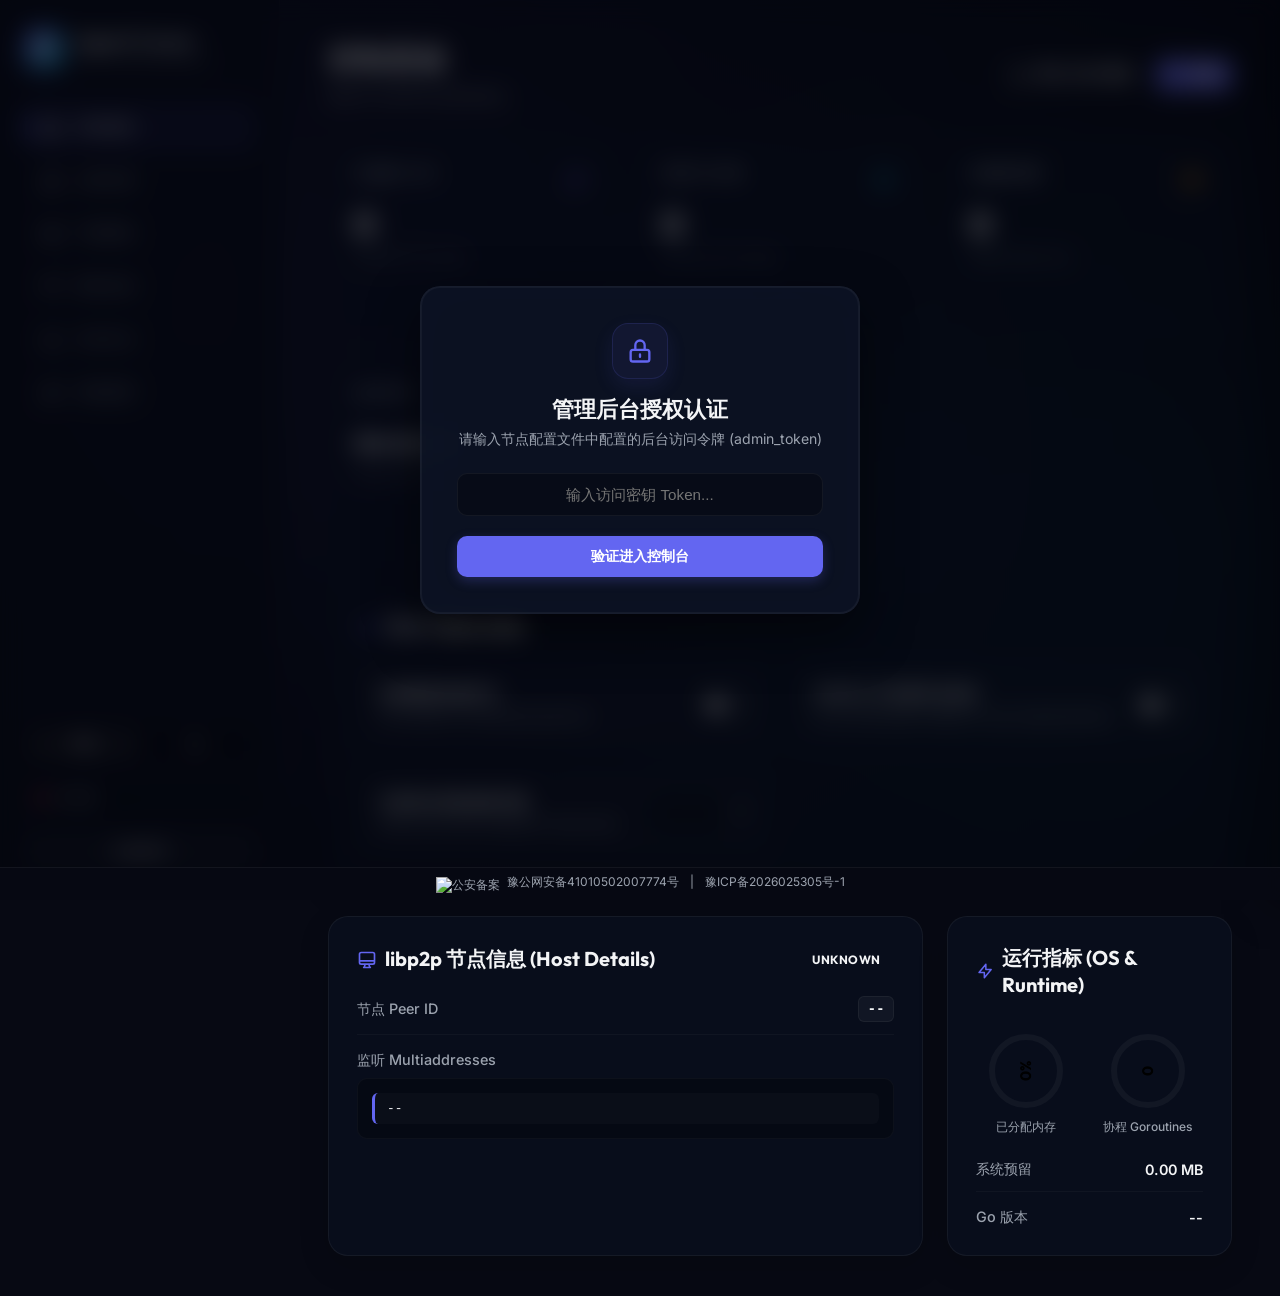
==== commit 3bdc42e1: "feat(beian): add public security beian icon and link to web footers" ====
--- a/internal/api/web/index.html
+++ b/internal/api/web/index.html
@@ -1489,7 +1489,7 @@
       backdrop-filter: blur(12px);
       border-top: 1px solid rgba(255, 255, 255, 0.05);
       text-align: center;
-      padding: 8px 16px;
+      padding: 6px 16px;
       font-size: 0.75rem;
       color: #9ca3af;
     }
@@ -3948,6 +3948,9 @@
 
   <!-- ICP Beian Footer (fixed bar) -->
   <div class="beian-bar">
+    <img src="/beian-icon.png" alt="公安备案" style="height: 16px; vertical-align: -3px; margin-right: 4px;" />
+    <a href="https://beian.mps.gov.cn/#/query/webSearch?code=41010502007774" target="_blank" rel="noreferrer">豫公网安备41010502007774号</a>
+    <span style="margin: 0 8px;">|</span>
     <a href="https://beian.miit.gov.cn/" target="_blank" rel="noopener noreferrer">豫ICP备2026025305号-1</a>
   </div>
 </body>
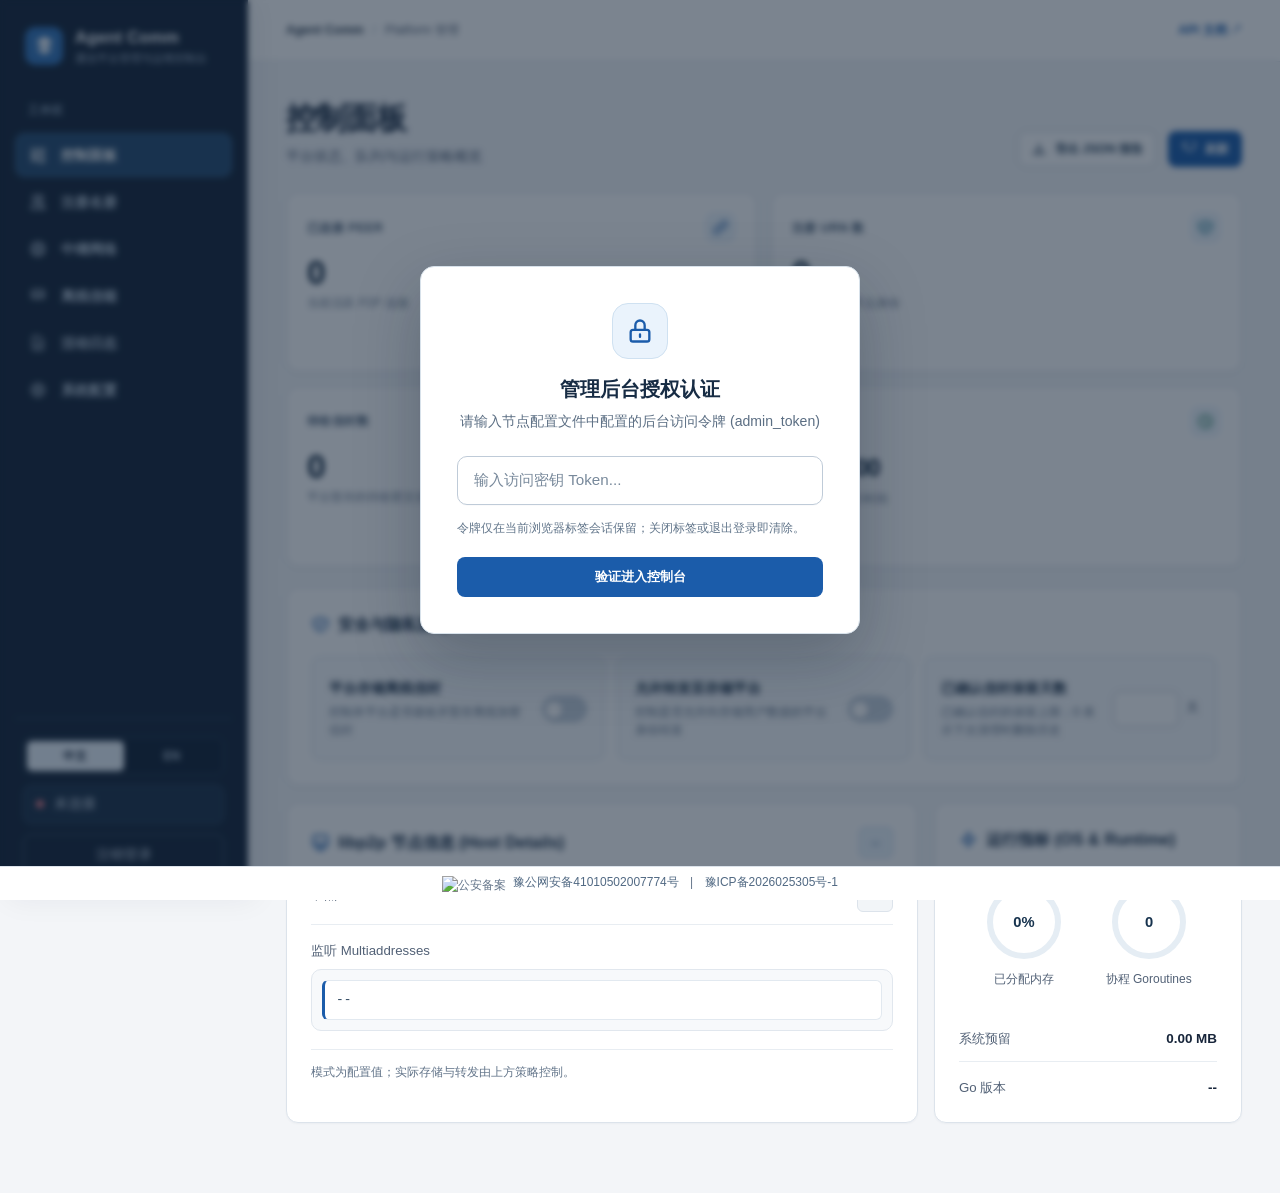
==== commit 13439b5f: "feat: refresh platform admin console and persist policies" ====
--- a/internal/api/web/index.html
+++ b/internal/api/web/index.html
@@ -4,12 +4,7 @@
   <meta charset="UTF-8">
   <meta name="viewport" content="width=device-width, initial-scale=1.0">
   <title data-i18n="title">Agent Comm Platform 管理后台</title>
-  <!-- Google Fonts Outfit & Inter -->
-  <link rel="preconnect" href="https://fonts.googleapis.com">
-  <link rel="preconnect" href="https://fonts.gstatic.com" crossorigin>
-  <link href="https://fonts.googleapis.com/css2?family=Inter:wght@300;400;500;600;700&family=Outfit:wght@400;500;600;700;800&display=swap" rel="stylesheet">
-  
-  <style>
+  <style>
     /* Design Tokens */
     :root {
       --primary: #6366f1;
@@ -1500,9 +1495,10 @@
     .beian-bar a:hover {
       color: #fff;
     }
-  </style>
-</head>
-<body>
+  </style>
+  <link rel="stylesheet" href="console.css">
+</head>
+<body>
 
   <!-- Background glows -->
   <div class="aurora-bg">
@@ -1520,7 +1516,7 @@
         <span class="brand-title">Agent Comm</span>
       </div>
     </div>
-    <button class="menu-btn" onclick="toggleMobileSidebar()">
+    <button class="menu-btn" type="button" onclick="toggleMobileSidebar()" aria-controls="appSidebar" aria-expanded="false" aria-label="打开导航 / Open navigation">
       <svg viewBox="0 0 24 24"><path stroke-linecap="round" stroke-linejoin="round" d="M4 6h16M4 12h16m-7 6h7"/></svg>
     </button>
   </div>
@@ -1528,8 +1524,9 @@
   <div class="app-container">
     
     <!-- Sidebar -->
-    <div class="sidebar" id="appSidebar">
-      <div class="brand">
+    <div class="sidebar" id="appSidebar">
+      <div class="sidebar-heading">
+      <div class="brand">
         <div class="brand-logo">
           <svg viewBox="0 0 24 24"><path d="M12 2L2 7l10 5 10-5-10-5zM2 17l10 5 10-5M2 12l10 5 10-5"/></svg>
         </div>
@@ -1537,34 +1534,37 @@
           <span class="brand-title">Agent Comm</span>
           <span class="brand-subtitle" data-i18n="subtitle">通信平台管理后台</span>
         </div>
-      </div>
-
-      <nav class="menu">
-        <a class="menu-item active" onclick="switchView('dashboard', this)">
+      </div>
+      <button class="sidebar-close" type="button" onclick="toggleMobileSidebar()" aria-label="关闭导航 / Close navigation">×</button>
+      </div>
+
+      <nav class="menu">
+        <span class="nav-caption" data-i18n="nav_workspace">工作区</span>
+        <button type="button" class="menu-item active" onclick="switchView('dashboard', this)" aria-current="page">
           <svg viewBox="0 0 24 24"><path stroke-linecap="round" stroke-linejoin="round" d="M4 6a2 2 0 012-2h2a2 2 0 012 2v4a2 2 0 01-2 2H6a2 2 0 01-2-2V6zM14 6a2 2 0 012-2h2a2 2 0 012 2v2a2 2 0 01-2 2h-2a2 2 0 01-2-2V6zM4 16a2 2 0 012-2h2a2 2 0 012 2v2a2 2 0 01-2 2H6a2 2 0 01-2-2v-2zM14 16a2 2 0 012-2h2a2 2 0 012 2v4a2 2 0 01-2 2h-2a2 2 0 01-2-2v-4z"/></svg>
           <span data-i18n="tab_dashboard">控制面板</span>
-        </a>
-        <a class="menu-item" onclick="switchView('registry', this)">
+        </button>
+        <button type="button" class="menu-item" onclick="switchView('registry', this)">
           <svg viewBox="0 0 24 24"><path stroke-linecap="round" stroke-linejoin="round" d="M12 4.354a4 4 0 110 5.292M15 21H3v-1a6 6 0 0112 0v1zm0 0h6v-1a6 6 0 00-9-5.197M13 7a4 4 0 11-8 0 4 4 0 018 0z"/></svg>
           <span data-i18n="tab_registry">注册名册</span>
-        </a>
-        <a class="menu-item" onclick="switchView('relay', this)">
+        </button>
+        <button type="button" class="menu-item" onclick="switchView('relay', this)">
           <svg viewBox="0 0 24 24"><path stroke-linecap="round" stroke-linejoin="round" d="M18.364 5.636l-3.536 3.536m0 5.656l3.536 3.536M9.172 9.172L5.636 5.636m3.536 9.192l-3.536 3.536M21 12a9 9 0 11-18 0 9 9 0 0118 0zm-5 0a4 4 0 11-8 0 4 4 0 018 0z"/></svg>
           <span data-i18n="tab_relay">中继网络</span>
-        </a>
-        <a class="menu-item" onclick="switchView('mq', this)">
+        </button>
+        <button type="button" class="menu-item" onclick="switchView('mq', this)">
           <svg viewBox="0 0 24 24"><path stroke-linecap="round" stroke-linejoin="round" d="M20 13V6a2 2 0 00-2-2H6a2 2 0 00-2 2v7m16 0a2 2 0 01-2 2H6a2 2 0 01-2-2m16 0l-3.586-3.586a2 2 0 00-2.828 0L12 11.586l-1.586-1.586a2 2 0 00-2.828 0L4 13"/></svg>
           <span data-i18n="tab_mq">离线信箱</span>
-        </a>
-        <a class="menu-item" onclick="switchView('logs', this)">
+        </button>
+        <button type="button" class="menu-item" onclick="switchView('logs', this)">
           <svg viewBox="0 0 24 24"><path stroke-linecap="round" stroke-linejoin="round" d="M9 12h6m-6 4h6m2 5H7a2 2 0 01-2-2V5a2 2 0 012-2h5.586a1 1 0 01.707.293l5.414 5.414a1 1 0 01.293.707V19a2 2 0 01-2 2z"/></svg>
           <span data-i18n="tab_logs">活动日志</span>
-        </a>
-        <a class="menu-item" onclick="switchView('config', this)">
+        </button>
+        <button type="button" class="menu-item" onclick="switchView('config', this)">
           <svg viewBox="0 0 24 24"><path stroke-linecap="round" stroke-linejoin="round" d="M10.325 4.317c.426-1.756 2.924-1.756 3.35 0a1.724 1.724 0 002.573 1.066c1.543-.94 3.31.826 2.37 2.37a1.724 1.724 0 001.065 2.572c1.756.426 1.756 2.924 0 3.35a1.724 1.724 0 00-1.066 2.573c.94 1.543-.826 3.31-2.37 2.37a1.724 1.724 0 00-2.572 1.065c-.426 1.756-2.924 1.756-3.35 0a1.724 1.724 0 00-2.573-1.066c-1.543.94-3.31-.826-2.37-2.37a1.724 1.724 0 00-1.065-2.572c-1.756-.426-1.756-2.924 0-3.35a1.724 1.724 0 001.066-2.573c-.94-1.543.826-3.31 2.37-2.37.996.608 2.296.07 2.572-1.065z"/><path stroke-linecap="round" stroke-linejoin="round" d="M15 12a3 3 0 11-6 0 3 3 0 016 0z"/></svg>
           <span data-i18n="tab_config">系统配置</span>
-        </a>
-      </nav>
+        </button>
+      </nav>
 
       <div class="sidebar-footer">
         <div class="lang-toggle">
@@ -1573,21 +1573,25 @@
         </div>
         <div class="status-badge">
           <div class="status-dot" id="healthDot"></div>
-          <span id="healthText" data-i18n="status_disconnected">未连接</span>
+          <span id="healthText" data-i18n="disconnected" aria-live="polite">未连接</span>
         </div>
         <button class="btn-action-side" onclick="clearToken(true)" data-i18n="logout">注销登录</button>
       </div>
     </div>
 
-    <!-- Main Content -->
-    <div class="main-content">
-      
-      <!-- 1. Dashboard Pane -->
+    <!-- Main Content -->
+    <div class="main-content">
+      <div class="workspace-bar">
+        <span class="workspace-path"><span class="workspace-path-root">Agent Comm</span><span class="path-divider">/</span><span data-i18n="workspace_label">Platform 管理</span></span>
+        <a class="docs-link" href="/docs/" target="_blank" rel="noopener noreferrer" data-i18n="nav_docs">API 文档 ↗</a>
+      </div>
+
+      <!-- 1. Dashboard Pane -->
       <div class="view-pane active" id="pane-dashboard">
         <div class="header-bar">
           <div class="header-title">
             <h1 data-i18n="tab_dashboard">控制面板</h1>
-            <p data-i18n="subtitle">平台整体运营指标、状态摘要与实时图表监控</p>
+            <p data-i18n="dashboard_sub">平台状态、队列与运行策略概览</p>
           </div>
           <div class="header-actions">
             <button class="btn btn-secondary btn-sm" onclick="exportOverviewReport()">
@@ -1633,13 +1637,13 @@
           <!-- MQ Messages -->
           <div class="card-stat">
             <div class="card-stat-header">
-              <span class="card-stat-title" data-i18n="stat_mq">信箱暂存数</span>
+              <span class="card-stat-title" data-i18n="stat_mq">待收信封数</span>
               <div class="card-stat-icon" style="color: var(--accent-amber); background: rgba(245, 158, 11, 0.08);">
                 <svg viewBox="0 0 24 24"><path stroke-linecap="round" stroke-linejoin="round" d="M3 8l7.89 5.26a2 2 0 002.22 0L21 8M5 19h14a2 2 0 002-2V7a2 2 0 00-2-2H5a2 2 0 00-2 2v10a2 2 0 002 2z"/></svg>
               </div>
             </div>
             <div class="card-stat-value" id="statMQMessages">0</div>
-            <div class="card-stat-desc" data-i18n="stat_mq_desc">离线队列密文信封</div>
+            <div class="card-stat-desc" data-i18n="stat_mq_desc">平台暂存的待收密文信封</div>
             <div class="sparkline-container">
               <canvas id="canvasSparkMQ" class="sparkline-canvas"></canvas>
             </div>
@@ -1662,54 +1666,54 @@
 
         <div class="details-grid">
           <!-- Security Policies -->
-          <div class="card-large col-12" style="margin-bottom: 8px;">
+          <div class="card-large col-12 policy-section">
             <div class="card-header-title">
               <span>
                 <svg viewBox="0 0 24 24"><path stroke-linecap="round" stroke-linejoin="round" d="M9 12l2 2 4-4m5.618-4.016A11.955 11.955 0 0112 2.944a11.955 11.955 0 01-8.618 3.04A12.02 12.02 0 003 9c0 5.591 3.824 10.29 9 11.622 5.176-1.332 9-6.03 9-11.622 0-1.042-.133-2.052-.382-3.016z"/></svg>
                 <span data-i18n="security_policies">安全与隐私策略 (Security & Privacy Policies)</span>
               </span>
             </div>
-            <div class="policies-container" style="display: grid; grid-template-columns: repeat(auto-fit, minmax(300px, 1fr)); gap: 24px;">
-              <!-- Policy 1: Store User Data -->
-              <div style="background: rgba(255,255,255,0.02); border: 1px solid var(--border-color); border-radius: 12px; padding: 20px; display: flex; align-items: center; justify-content: space-between; gap: 16px;">
-                <div style="display: flex; flex-direction: column; gap: 4px;">
-                  <span style="font-weight: 600; font-size: 0.95rem; color: #fff;" data-i18n="policy_store_title">自身数据存储开关</span>
-                  <span style="font-size: 0.8rem; color: var(--text-muted);" id="policyStoreDesc" data-i18n="policy_store_desc">允许平台代存离线信箱消息(MQ)</span>
-                </div>
-                <div class="switch-control">
-                  <label class="switch">
-                    <input type="checkbox" id="policyStoreToggle" onchange="toggleStorePolicy()">
-                    <span class="slider"></span>
-                  </label>
-                </div>
-              </div>
-
-              <!-- Policy 2: Forward to Storage Platforms -->
-              <div style="background: rgba(255,255,255,0.02); border: 1px solid var(--border-color); border-radius: 12px; padding: 20px; display: flex; align-items: center; justify-content: space-between; gap: 16px;">
-                <div style="display: flex; flex-direction: column; gap: 4px;">
-                  <span style="font-weight: 600; font-size: 0.95rem; color: #fff;" data-i18n="policy_forward_title">安全连接转发隔离</span>
-                  <span style="font-size: 0.8rem; color: var(--text-muted);" id="policyForwardDesc" data-i18n="policy_forward_desc">禁止向存储用户数据的三方节点转发消息</span>
-                </div>
-                <div class="switch-control">
-                  <label class="switch">
-                    <input type="checkbox" id="policyForwardToggle" onchange="toggleForwardPolicy()">
-                    <span class="slider"></span>
-                  </label>
-                </div>
-              </div>
-
-              <!-- Policy 3: History Retention Days -->
-              <div style="background: rgba(255,255,255,0.02); border: 1px solid var(--border-color); border-radius: 12px; padding: 20px; display: flex; align-items: center; justify-content: space-between; gap: 16px;">
-                <div style="display: flex; flex-direction: column; gap: 4px;">
-                  <span style="font-weight: 600; font-size: 0.95rem; color: #fff;" data-i18n="policy_retention_title">已读历史消息保留天数</span>
-                  <span style="font-size: 0.8rem; color: var(--text-muted);" id="policyRetentionDesc" data-i18n="policy_retention_desc">设置已读/历史信封在数据库中保存的天数</span>
-                </div>
-                <div style="display: flex; align-items: center; gap: 10px;">
-                  <input type="number" id="policyRetentionInput" min="1" max="365" style="width: 70px; padding: 8px; background: rgba(0,0,0,0.3); border: 1px solid var(--border-color); border-radius: 6px; color: #fff; text-align: center;" onchange="updateRetentionDays()">
-                  <span style="font-size: 0.85rem; color: var(--text-muted);" data-i18n="days_label">天</span>
-                </div>
-              </div>
-            </div>
+            <div class="policies-container">
+              <!-- Policy 1: Store User Data -->
+              <div class="policy-item">
+                <div class="policy-copy">
+                  <span class="policy-title" id="policyStoreTitle" data-i18n="policy_store_title">平台存储离线信封</span>
+                  <span class="policy-description" id="policyStoreDesc" data-i18n="policy_store_desc">控制本平台是否接收并暂存离线加密信封</span>
+                </div>
+                <div class="switch-control">
+                  <label class="switch">
+                    <input type="checkbox" id="policyStoreToggle" aria-labelledby="policyStoreTitle" aria-describedby="policyStoreDesc" onchange="toggleStorePolicy()">
+                    <span class="slider"></span>
+                  </label>
+                </div>
+              </div>
+
+              <!-- Policy 2: Forward to Storage Platforms -->
+              <div class="policy-item">
+                <div class="policy-copy">
+                  <span class="policy-title" id="policyForwardTitle" data-i18n="policy_forward_title">允许转发至存储平台</span>
+                  <span class="policy-description" id="policyForwardDesc" data-i18n="policy_forward_desc">控制是否允许向存储用户数据的平台身份转发</span>
+                </div>
+                <div class="switch-control">
+                  <label class="switch">
+                    <input type="checkbox" id="policyForwardToggle" aria-labelledby="policyForwardTitle" aria-describedby="policyForwardDesc" onchange="toggleForwardPolicy()">
+                    <span class="slider"></span>
+                  </label>
+                </div>
+              </div>
+
+              <!-- Policy 3: History Retention Days -->
+              <div class="policy-item">
+                <div class="policy-copy">
+                  <span class="policy-title" id="policyRetentionTitle" data-i18n="policy_retention_title">已确认信封保留天数</span>
+                  <span class="policy-description" id="policyRetentionDesc" data-i18n="policy_retention_desc">已确认信封的保留上限；0 表示下次清理时删除历史</span>
+                </div>
+                <div class="retention-control">
+                  <input type="number" id="policyRetentionInput" min="0" max="36500" step="1" aria-labelledby="policyRetentionTitle" aria-describedby="policyRetentionDesc" onchange="updateRetentionDays()">
+                  <span data-i18n="days_label">天</span>
+                </div>
+              </div>
+            </div>
           </div>
 
           <!-- libp2p Node details -->
@@ -1719,12 +1723,12 @@
                 <svg viewBox="0 0 24 24"><path stroke-linecap="round" stroke-linejoin="round" d="M9.75 17L9 20l-1 1h8l-1-1-.75-3M3 13h18M5 17h14a2 2 0 002-2V5a2 2 0 00-2-2H5a2 2 0 00-2 2v10a2 2 0 002 2z"/></svg>
                 <span data-i18n="host_details">libp2p 节点信息 (Host Details)</span>
               </span>
-              <span id="platformModeIndicator" class="mode-indicator">UNKNOWN</span>
+              <span id="platformModeIndicator" class="mode-indicator">--</span>
             </div>
             <div class="info-list">
               <div class="info-item">
                 <span class="info-label" data-i18n="peer_id">节点 Peer ID</span>
-                <span class="info-value" id="peerIDVal" style="font-family: monospace; background: rgba(255,255,255,0.04); padding: 4px 8px; border-radius: 6px; border: 1px solid var(--border-color);">--</span>
+                <span class="info-value" id="peerIDVal">--</span>
               </div>
               <div class="info-item" style="flex-direction: column; align-items: flex-start; gap: 8px;">
                 <span class="info-label" data-i18n="listen_addrs">监听 Multiaddresses</span>
@@ -1732,8 +1736,9 @@
                   <div class="addr-item">--</div>
                 </div>
               </div>
-            </div>
-          </div>
+            </div>
+            <p class="card-note" data-i18n="mode_note">模式为配置值；实际存储与转发由上方策略控制。</p>
+          </div>
 
           <!-- OS Metrics circular gauges -->
           <div class="card-large col-4" style="display: flex; flex-direction: column;">
@@ -1796,17 +1801,17 @@
           <!-- Batch actions -->
           <div id="regBatchBar" class="batch-actions-bar" style="display: none;">
             <svg style="width:20px;height:20px;stroke:var(--accent-rose);fill:none;stroke-width:2;" viewBox="0 0 24 24"><path stroke-linecap="round" stroke-linejoin="round" d="M12 9v2m0 4h.01m-6.938 4h13.856c1.54 0 2.502-1.667 1.732-3L13.732 4c-.77-1.333-2.694-1.333-3.464 0L3.34 16c-.77 1.333.192 3 1.732 3z"/></svg>
-            <span style="font-size:0.9rem; color:var(--text-main); font-weight:600;"><span data-i18n="actions">已选择</span>: <span id="regSelectCount">0</span> URNs</span>
+            <span style="font-size:0.9rem; color:var(--text-main); font-weight:600;"><span data-i18n="selected">已选择</span>: <span id="regSelectCount">0</span> URNs</span>
             <button class="btn btn-danger-outline btn-sm" onclick="batchEvictNodes()" style="margin-left: auto;" data-i18n="batch_evict">批量驱逐选定节点</button>
           </div>
 
           <div class="table-controls">
             <div class="search-input-wrapper">
-              <input type="text" id="registrySearch" class="search-input" placeholder="输入 URN 或 PeerID 筛选..." oninput="debouncedFilterRegistry()">
+              <input type="search" id="registrySearch" class="search-input" placeholder="输入 URN 或 PeerID 筛选..." aria-label="搜索名册 / Search registry" data-i18n="search_reg" oninput="debouncedFilterRegistry()">
               <svg class="search-icon" viewBox="0 0 24 24"><path stroke-linecap="round" stroke-linejoin="round" stroke-width="2" d="M21 21l-6-6m2-5a7 7 0 11-14 0 7 7 0 0114 0z"/></svg>
             </div>
-            <div style="font-size: 0.9rem; color: var(--text-muted);">
-              <span data-i18n="actions">显示结果数</span>: <span id="registryCountVal" style="color: #fff; font-weight:600;">0</span>
+            <div class="result-count">
+              <span data-i18n="result_count">结果</span><strong id="registryCountVal">0</strong>
             </div>
           </div>
 
@@ -1814,11 +1819,11 @@
             <table id="registryTable">
               <thead>
                 <tr>
-                  <th class="checkbox-cell"><input type="checkbox" id="selectAllReg" onchange="toggleSelectAllReg(this)"></th>
-                  <th class="sortable" onclick="sortTable('registry', 'URN')" data-i18n="urn">URN <svg class="sort-icon" viewBox="0 0 24 24"><path stroke-linecap="round" stroke-linejoin="round" d="M7 16V4m0 0L3 8m4-4l4 4m6 0v12m0 0l4-4m-4 4l-4-4"/></svg></th>
-                  <th class="sortable" onclick="sortTable('registry', 'PeerID')" data-i18n="peer_id_col">PeerID <svg class="sort-icon" viewBox="0 0 24 24"><path stroke-linecap="round" stroke-linejoin="round" d="M7 16V4m0 0L3 8m4-4l4 4m6 0v12m0 0l4-4m-4 4l-4-4"/></svg></th>
+                  <th class="checkbox-cell"><input type="checkbox" id="selectAllReg" aria-label="全选名册 / Select all registry entries" onchange="toggleSelectAllReg(this)"></th>
+                  <th class="sortable" onclick="sortTable('registry', 'URN')"><span data-i18n="urn">URN</span> <svg class="sort-icon" viewBox="0 0 24 24"><path stroke-linecap="round" stroke-linejoin="round" d="M7 16V4m0 0L3 8m4-4l4 4m6 0v12m0 0l4-4m-4 4l-4-4"/></svg></th>
+                  <th class="sortable" onclick="sortTable('registry', 'PeerID')"><span data-i18n="peer_id_col">PeerID</span> <svg class="sort-icon" viewBox="0 0 24 24"><path stroke-linecap="round" stroke-linejoin="round" d="M7 16V4m0 0L3 8m4-4l4 4m6 0v12m0 0l4-4m-4 4l-4-4"/></svg></th>
                   <th data-i18n="bind_addrs">绑定的 Multiaddresses / Relay Addrs</th>
-                  <th class="sortable" onclick="sortTable('registry', 'ExpiresAt')" data-i18n="expires_at">过期时间 (TTL) <svg class="sort-icon" viewBox="0 0 24 24"><path stroke-linecap="round" stroke-linejoin="round" d="M7 16V4m0 0L3 8m4-4l4 4m6 0v12m0 0l4-4m-4 4l-4-4"/></svg></th>
+                  <th class="sortable" onclick="sortTable('registry', 'ExpiresAt')"><span data-i18n="expires_at">过期时间 (TTL)</span> <svg class="sort-icon" viewBox="0 0 24 24"><path stroke-linecap="round" stroke-linejoin="round" d="M7 16V4m0 0L3 8m4-4l4 4m6 0v12m0 0l4-4m-4 4l-4-4"/></svg></th>
                   <th style="width: 100px; text-align: center;" data-i18n="actions">操作</th>
                 </tr>
               </thead>
@@ -1878,7 +1883,7 @@
         <div class="card-large col-12">
           <div class="table-controls">
             <div class="search-input-wrapper">
-              <input type="text" id="peersSearch" class="search-input" placeholder="输入 Peer ID 搜索物理节点..." oninput="filterPeersTable()">
+              <input type="search" id="peersSearch" class="search-input" placeholder="输入 Peer ID 搜索物理节点..." aria-label="搜索节点 / Search peers" data-i18n="search_peer" oninput="filterPeersTable()">
               <svg class="search-icon" viewBox="0 0 24 24"><path stroke-linecap="round" stroke-linejoin="round" stroke-width="2" d="M21 21l-6-6m2-5a7 7 0 11-14 0 7 7 0 0114 0z"/></svg>
             </div>
           </div>
@@ -1926,17 +1931,17 @@
           <!-- Batch actions -->
           <div id="mqBatchBar" class="batch-actions-bar" style="display: none;">
             <svg style="width:20px;height:20px;stroke:var(--accent-rose);fill:none;stroke-width:2;" viewBox="0 0 24 24"><path stroke-linecap="round" stroke-linejoin="round" d="M12 9v2m0 4h.01m-6.938 4h13.856c1.54 0 2.502-1.667 1.732-3L13.732 4c-.77-1.333-2.694-1.333-3.464 0L3.34 16c-.77 1.333.192 3 1.732 3z"/></svg>
-            <span style="font-size:0.9rem; color:var(--text-main); font-weight:600;"><span data-i18n="actions">已选择</span>: <span id="mqSelectCount">0</span> URNs</span>
+            <span style="font-size:0.9rem; color:var(--text-main); font-weight:600;"><span data-i18n="selected">已选择</span>: <span id="mqSelectCount">0</span> URNs</span>
             <button class="btn btn-danger-outline btn-sm" onclick="batchClearQueues()" style="margin-left: auto;" data-i18n="batch_clear">批量清空选定信箱</button>
           </div>
 
           <div class="table-controls">
             <div class="search-input-wrapper">
-              <input type="text" id="mqSearch" class="search-input" placeholder="输入接收方 URN 筛选..." oninput="debouncedFilterMQ()">
+              <input type="search" id="mqSearch" class="search-input" placeholder="输入接收方 URN 筛选..." aria-label="搜索信箱 / Search mailboxes" data-i18n="search_mq" oninput="debouncedFilterMQ()">
               <svg class="search-icon" viewBox="0 0 24 24"><path stroke-linecap="round" stroke-linejoin="round" d="M21 21l-6-6m2-5a7 7 0 11-14 0 7 7 0 0114 0z"/></svg>
             </div>
-            <div style="font-size: 0.9rem; color: var(--text-muted);">
-              <span data-i18n="actions">活跃邮箱数</span>: <span id="mqCountVal" style="color:#fff; font-weight:600;">0</span>
+            <div class="result-count">
+              <span data-i18n="mailbox_count">信箱</span><strong id="mqCountVal">0</strong>
             </div>
           </div>
 
@@ -1944,12 +1949,12 @@
             <table id="mqTable">
               <thead>
                 <tr>
-                  <th class="checkbox-cell"><input type="checkbox" id="selectAllMQ" onchange="toggleSelectAllMQ(this)"></th>
-                  <th class="sortable" onclick="sortTable('mq', 'recipient')" data-i18n="recipient">接收方 URN <svg class="sort-icon" viewBox="0 0 24 24"><path stroke-linecap="round" stroke-linejoin="round" d="M7 16V4m0 0L3 8m4-4l4 4m6 0v12m0 0l4-4m-4 4l-4-4"/></svg></th>
-                  <th class="sortable" onclick="sortTable('mq', 'count')" data-i18n="msg_count">暂存信封数 <svg class="sort-icon" viewBox="0 0 24 24"><path stroke-linecap="round" stroke-linejoin="round" d="M7 16V4m0 0L3 8m4-4l4 4m6 0v12m0 0l4-4m-4 4l-4-4"/></svg></th>
-                  <th class="sortable" onclick="sortTable('mq', 'total_size')" data-i18n="total_size">累积大小 <svg class="sort-icon" viewBox="0 0 24 24"><path stroke-linecap="round" stroke-linejoin="round" d="M7 16V4m0 0L3 8m4-4l4 4m6 0v12m0 0l4-4m-4 4l-4-4"/></svg></th>
-                  <th class="sortable" onclick="sortTable('mq', 'oldest_at')" data-i18n="oldest_time">最早存入时间 <svg class="sort-icon" viewBox="0 0 24 24"><path stroke-linecap="round" stroke-linejoin="round" d="M7 16V4m0 0L3 8m4-4l4 4m6 0v12m0 0l4-4m-4 4l-4-4"/></svg></th>
-                  <th class="sortable" onclick="sortTable('mq', 'newest_at')" data-i18n="newest_time">最晚更新时间 <svg class="sort-icon" viewBox="0 0 24 24"><path stroke-linecap="round" stroke-linejoin="round" d="M7 16V4m0 0L3 8m4-4l4 4m6 0v12m0 0l4-4m-4 4l-4-4"/></svg></th>
+                  <th class="checkbox-cell"><input type="checkbox" id="selectAllMQ" aria-label="全选信箱 / Select all mailboxes" onchange="toggleSelectAllMQ(this)"></th>
+                  <th class="sortable" onclick="sortTable('mq', 'recipient')"><span data-i18n="recipient">接收方 URN</span> <svg class="sort-icon" viewBox="0 0 24 24"><path stroke-linecap="round" stroke-linejoin="round" d="M7 16V4m0 0L3 8m4-4l4 4m6 0v12m0 0l4-4m-4 4l-4-4"/></svg></th>
+                  <th class="sortable" onclick="sortTable('mq', 'count')"><span data-i18n="msg_count">暂存信封数</span> <svg class="sort-icon" viewBox="0 0 24 24"><path stroke-linecap="round" stroke-linejoin="round" d="M7 16V4m0 0L3 8m4-4l4 4m6 0v12m0 0l4-4m-4 4l-4-4"/></svg></th>
+                  <th class="sortable" onclick="sortTable('mq', 'total_size')"><span data-i18n="total_size">累积大小</span> <svg class="sort-icon" viewBox="0 0 24 24"><path stroke-linecap="round" stroke-linejoin="round" d="M7 16V4m0 0L3 8m4-4l4 4m6 0v12m0 0l4-4m-4 4l-4-4"/></svg></th>
+                  <th class="sortable" onclick="sortTable('mq', 'oldest_at')"><span data-i18n="oldest_time">最早存入时间</span> <svg class="sort-icon" viewBox="0 0 24 24"><path stroke-linecap="round" stroke-linejoin="round" d="M7 16V4m0 0L3 8m4-4l4 4m6 0v12m0 0l4-4m-4 4l-4-4"/></svg></th>
+                  <th class="sortable" onclick="sortTable('mq', 'newest_at')"><span data-i18n="newest_time">最晚更新时间</span> <svg class="sort-icon" viewBox="0 0 24 24"><path stroke-linecap="round" stroke-linejoin="round" d="M7 16V4m0 0L3 8m4-4l4 4m6 0v12m0 0l4-4m-4 4l-4-4"/></svg></th>
                   <th style="width: 100px; text-align: center;" data-i18n="actions">操作</th>
                 </tr>
               </thead>
@@ -1974,9 +1979,9 @@
             <p data-i18n="logs_sub">记录平台内部事件、连接变动与管理员的操作审计流水记录</p>
           </div>
           <div style="display:flex; align-items:center; gap:12px;">
-            <label style="display:inline-flex; align-items:center; gap:6px; font-size:0.85rem; color:var(--text-muted); cursor:pointer;">
-              <input type="checkbox" id="logAutoRefresh" checked onchange="toggleLogAutoRefresh()">
-              <span>实时自动滚动</span>
+            <label class="auto-refresh-control">
+              <input type="checkbox" id="logAutoRefresh" checked onchange="toggleLogAutoRefresh()">
+              <span data-i18n="auto_refresh">自动刷新</span>
             </label>
             <button class="btn btn-primary btn-sm" onclick="refreshLogs()">
               <svg style="width:16px;height:16px;stroke:currentColor;fill:none;stroke-width:2;" viewBox="0 0 24 24"><path stroke-linecap="round" stroke-linejoin="round" d="M4 4v5h.582m15.356 2A8.001 8.001 0 1121.21 8H18.5"/></svg>
@@ -1988,7 +1993,7 @@
         <div class="card-large col-12">
           <div class="table-controls">
             <div class="search-input-wrapper">
-              <input type="text" id="logSearch" class="search-input" placeholder="过滤关键字..." oninput="debouncedFilterLogs()">
+              <input type="search" id="logSearch" class="search-input" placeholder="过滤关键字..." aria-label="搜索活动日志 / Search activity logs" data-i18n="search_log" oninput="debouncedFilterLogs()">
               <svg class="search-icon" viewBox="0 0 24 24"><path stroke-linecap="round" stroke-linejoin="round" stroke-width="2" d="M21 21l-6-6m2-5a7 7 0 11-14 0 7 7 0 0114 0z"/></svg>
             </div>
             
@@ -2018,13 +2023,13 @@
 
           <!-- Pagination -->
           <div style="display:flex; justify-content: space-between; align-items:center; margin-top: 16px;">
-            <div style="font-size:0.85rem; color:var(--text-muted);">
-              Total: <span id="logTotalCount" style="color:#fff; font-weight:600;">0</span> entries
+            <div class="result-count">
+              <span data-i18n="log_entries">日志条目</span><strong id="logTotalCount">0</strong>
             </div>
             <div style="display:flex; gap:8px;">
-              <button class="btn btn-secondary btn-sm" id="btnPrevLogPage" onclick="changeLogPage(-1)" disabled>◀</button>
+              <button class="btn btn-secondary btn-sm" id="btnPrevLogPage" onclick="changeLogPage(-1)" aria-label="上一页 / Previous page" disabled>◀</button>
               <span id="logPageIndicator" style="font-size:0.85rem; display:inline-flex; align-items:center; padding:0 8px; color:var(--text-muted);">Page 1</span>
-              <button class="btn btn-secondary btn-sm" id="btnNextLogPage" onclick="changeLogPage(1)" disabled>▶</button>
+              <button class="btn btn-secondary btn-sm" id="btnNextLogPage" onclick="changeLogPage(1)" aria-label="下一页 / Next page" disabled>▶</button>
             </div>
           </div>
         </div>
@@ -2047,7 +2052,7 @@
 
         <div class="card-large col-12">
           <div class="card-header-title">
-            <span>config.yaml Config Objects</span>
+            <span data-i18n="config_snapshot">当前配置快照</span>
             <button class="btn btn-primary btn-sm" style="font-size: 0.75rem; padding: 4px 10px;" onclick="refreshConfig()">
               <svg style="width:12px;height:12px;stroke:currentColor;fill:none;stroke-width:2;" viewBox="0 0 24 24"><path stroke-linecap="round" stroke-linejoin="round" d="M4 4v5h.582m15.356 2A8.001 8.001 0 1121.21 8H18.5"/></svg>
               <span data-i18n="refresh">重新加载</span>
@@ -2062,10 +2067,10 @@
 
   <!-- Detail Slider Drawer -->
   <div class="drawer-overlay" id="drawerOverlay" onclick="closeDrawer()"></div>
-  <div class="drawer-container" id="detailDrawer">
+  <div class="drawer-container" id="detailDrawer" role="dialog" aria-labelledby="drawerTitle">
     <div class="drawer-header">
       <h3 class="drawer-title" id="drawerTitle">Node Details</h3>
-      <button class="drawer-close" onclick="closeDrawer()">
+      <button class="drawer-close" type="button" onclick="closeDrawer()" aria-label="关闭详情 / Close details">
         <svg viewBox="0 0 24 24"><path stroke-linecap="round" stroke-linejoin="round" d="M6 18L18 6M6 6l12 12"/></svg>
       </button>
     </div>
@@ -2075,7 +2080,7 @@
   </div>
 
   <!-- custom confirmation dialog modal -->
-  <div class="modal-overlay" id="confirmModal">
+  <div class="modal-overlay" id="confirmModal" role="dialog" aria-modal="true" aria-labelledby="confirmModalTitle" aria-describedby="confirmModalText" tabindex="-1">
     <div class="modal-card">
       <div class="modal-header">
         <div class="modal-icon-wrapper danger">
@@ -2092,7 +2097,7 @@
   </div>
 
   <!-- System Rebooting Overlay -->
-  <div class="modal-overlay" id="rebootingOverlay">
+  <div class="modal-overlay" id="rebootingOverlay" role="dialog" aria-modal="true" aria-labelledby="rebootingOverlayTitle" aria-describedby="rebootingOverlayText" tabindex="-1">
     <div class="modal-card" style="text-align: center;">
       <div class="modal-header" style="flex-direction: column; align-items: center;">
         <div style="margin-bottom: 24px; display: inline-flex; width: 64px; height: 64px; background: rgba(99, 102, 241, 0.1); border-radius: 50%; align-items: center; justify-content: center;">
@@ -2108,17 +2113,18 @@
   </div>
 
   <!-- Admin Login Auth Overlay -->
-  <div class="modal-overlay" id="authModal">
+  <div class="modal-overlay" id="authModal" role="dialog" aria-modal="true" aria-labelledby="authModalTitle" aria-describedby="authModalDescription" tabindex="-1">
     <div class="modal-card">
       <div class="modal-header">
         <div class="modal-icon-wrapper primary">
           <svg viewBox="0 0 24 24"><path stroke-linecap="round" stroke-linejoin="round" d="M12 15v2m-6 4h12a2 2 0 002-2v-6a2 2 0 00-2-2H6a2 2 0 00-2 2v6a2 2 0 002 2zm10-10V7a4 4 0 00-8 0v4h8z"/></svg>
         </div>
-        <h2 class="modal-title" data-i18n="login_title">管理后台授权</h2>
-        <p class="modal-subtitle" data-i18n="login_sub">请输入节点配置文件中配置的后台访问令牌 (admin_token)</p>
-      </div>
-      <input type="password" id="adminTokenInput" class="modal-input" placeholder="输入访问密钥 Token..." onkeydown="if(event.key==='Enter') saveToken()" data-i18n="login_placeholder">
-      <div class="modal-actions">
+        <h2 class="modal-title" id="authModalTitle" data-i18n="login_title">管理后台授权</h2>
+        <p class="modal-subtitle" id="authModalDescription" data-i18n="login_sub">请输入节点配置文件中配置的后台访问令牌 (admin_token)</p>
+      </div>
+      <input type="password" id="adminTokenInput" class="modal-input" placeholder="输入访问密钥 Token..." onkeydown="if(event.key==='Enter') saveToken()" data-i18n="login_placeholder">
+      <p class="auth-session-note" data-i18n="login_session_note">令牌仅在当前浏览器标签会话保留；关闭标签或退出登录即清除。</p>
+      <div class="modal-actions">
         <button class="btn btn-primary" onclick="saveToken()" style="width: 100%;" data-i18n="login_btn">验证进入</button>
       </div>
     </div>
@@ -2135,14 +2141,16 @@
       registryData: [],
       mqData: [],
       peersData: [],
-      peerId: null,
-      logsData: [],
-      configData: {},
+      logsData: [],
+      configData: {},
+      registryTTLHours: null,
+      maxMsgsPerURN: null,
       selectedRegistryURNs: new Set(),
       selectedMQURNs: new Set(),
       logPage: 0,
       logLimit: 100,
-      logTotal: 0,
+      logTotal: 0,
+      retentionSubmitting: false,
       activeView: 'dashboard',
       sortConfig: {
         registry: { key: 'URN', desc: false },
@@ -2161,14 +2169,24 @@
     const i18n = {
       zh: {
         title: "Agent Comm Platform 管理后台",
-        subtitle: "通信平台管理与运维控制台",
+        subtitle: "通信平台管理与运维控制台",
+        nav_workspace: "工作区",
+        workspace_label: "Platform 管理",
+        nav_docs: "API 文档 ↗",
+        dashboard_sub: "平台状态、队列与运行策略概览",
         conn_status: "连接状态",
         connected: "已连接",
         disconnected: "未连接",
         connecting: "连接中...",
         logout: "注销登录",
         refresh: "刷新",
-        actions: "操作",
+        actions: "操作",
+        selected: "已选择",
+        result_count: "结果",
+        mailbox_count: "信箱",
+        log_entries: "日志条目",
+        auto_refresh: "自动刷新",
+        config_snapshot: "当前配置快照",
         tab_dashboard: "控制面板",
         tab_registry: "注册名册",
         tab_relay: "中继网络",
@@ -2179,22 +2197,20 @@
         stat_peers_desc: "当前活跃 P2P 连接",
         stat_registry: "注册 URN 数",
         stat_registry_desc: "全局已认证节点身份",
-        stat_mq: "信箱暂存数",
-        stat_mq_desc: "离线队列密文信封",
+        stat_mq: "待收信封数",
+        stat_mq_desc: "平台暂存的待收密文信封",
         stat_uptime: "运行时间",
         stat_uptime_desc: "系统连续运行时间",
         host_details: "libp2p 节点信息 (Host Details)",
         os_details: "运行指标 (OS & Runtime)",
         peer_id: "节点 Peer ID",
         listen_addrs: "监听 Multiaddresses",
-        platform_mode: "通信平台模式",
-        platform_mode_privacy: "隐私保护模式 (Privacy Mode)",
-        platform_mode_compliance: "合规审查模式 (Compliance Mode)",
         security_policies: "安全与隐私策略",
-        policy_store_title: "自身数据存储开关",
-        policy_store_desc: "开启以接收并代存离线消息信箱(MQ)",
-        policy_forward_title: "允许向三方存储节点转发",
-        policy_forward_desc: "允许向外部存储用户数据的平台进行连接或消息转发",
+        policy_store_title: "平台存储离线信封",
+        policy_store_desc: "控制本平台是否接收并暂存离线加密信封",
+        policy_forward_title: "允许转发至存储平台",
+        policy_forward_desc: "控制是否允许向存储用户数据的平台身份转发",
+        mode_note: "模式为配置值；实际存储与转发由上方策略控制。",
         storage_badge_warning: "存储用户数据",
         forwarding_restricted: "转发受限",
         mem_alloc: "已分配内存",
@@ -2204,7 +2220,8 @@
         export_json: "导出 JSON 报告",
         registry_title: "注册名册",
         registry_sub: "全局已认证节点身份 (URN)、物理多地址与生命周期管理",
-        search_reg: "输入 URN 或 PeerID 筛选...",
+        search_reg: "输入 URN 或 PeerID 筛选...",
+        search_peer: "输入 Peer ID 搜索物理节点...",
         batch_evict: "批量驱逐选定节点",
         urn: "URN 标识",
         peer_id_col: "节点 ID (Peer ID)",
@@ -2249,21 +2266,22 @@
         login_title: "管理后台授权认证",
         login_sub: "请输入节点配置文件中配置的后台访问令牌 (admin_token)",
         login_btn: "验证进入控制台",
-        login_placeholder: "输入访问密钥 Token...",
+        login_placeholder: "输入访问密钥 Token...",
+        login_session_note: "令牌仅在当前浏览器标签会话保留；关闭标签或退出登录即清除。",
         login_empty: "Token 不能为空",
         login_error: "令牌验证失败，请重新输入",
         confirm_title: "高危安全确认",
         confirm_btn: "确认执行",
         cancel_btn: "取消",
         confirm_evict: "您确认要将以下节点从注册名册中移除吗？移除后其通信路由将不可达。",
-        confirm_clear: "警告：您确认要清空以下节点的所有暂存离线信封吗？删除后数据无法恢复！",
+        confirm_clear: "确认清空此信箱？未读信封和已读历史都会删除，且无法恢复。",
         confirm_batch_evict: "您确认要批量驱逐选中的 {count} 个节点吗？",
-        confirm_batch_clear: "警告：您确认要批量清空选中的 {count} 个信箱队列吗？此操作无法恢复！",
+        confirm_batch_clear: "确认清空选中的 {count} 个信箱？这些信箱的未读信封和已读历史都会删除，且无法恢复。",
         confirm_toggle_storage_warning: "警告：切换数据存储声明是高影响性操作。切换后平台将清除全局已注册的所有路由节点信息并自动重启，所有 Agent 需要重新对齐并重新注册。您确定要继续吗？",
         rebooting_system: "系统重启中",
         rebooting_desc: "正在切换数据存储声明并重启服务，正在清空路由表。请等待服务重新上线...",
-        policy_retention_title: "已读历史消息保留天数",
-        policy_retention_desc: "设置已读/历史信封在数据库中保存的天数",
+        policy_retention_title: "已确认信封保留天数",
+        policy_retention_desc: "已确认信封的保留上限；0 表示下次清理时删除历史",
         days_label: "天",
         tab_pending: "未读队列 (Pending)",
         tab_history: "已读历史 (History)",
@@ -2277,14 +2295,24 @@
       },
       en: {
         title: "Agent Comm Platform Console",
-        subtitle: "Operations & Admin Console",
+        subtitle: "Operations & Admin Console",
+        nav_workspace: "Workspace",
+        workspace_label: "Platform Admin",
+        nav_docs: "API Docs ↗",
+        dashboard_sub: "Platform health, queued envelopes, and runtime policies",
         conn_status: "Connection",
         connected: "Connected",
         disconnected: "Disconnected",
         connecting: "Connecting...",
         logout: "Logout",
         refresh: "Refresh",
-        actions: "Actions",
+        actions: "Actions",
+        selected: "Selected",
+        result_count: "Results",
+        mailbox_count: "Mailboxes",
+        log_entries: "Log entries",
+        auto_refresh: "Auto refresh",
+        config_snapshot: "Current configuration snapshot",
         tab_dashboard: "Dashboard",
         tab_registry: "Registry",
         tab_relay: "Relay Network",
@@ -2295,22 +2323,20 @@
         stat_peers_desc: "Active physical P2P channels",
         stat_registry: "Registry Count",
         stat_registry_desc: "Authenticated URN identities",
-        stat_mq: "Inbox Queues",
-        stat_mq_desc: "Cryptographic envelopes stored",
+        stat_mq: "Queued Envelopes",
+        stat_mq_desc: "Encrypted envelopes awaiting receipt",
         stat_uptime: "Uptime",
         stat_uptime_desc: "Total continuous duration",
         host_details: "libp2p Host Details",
         os_details: "OS & Runtime Metrics",
         peer_id: "Node Peer ID",
         listen_addrs: "Listen Multiaddresses",
-        platform_mode: "Platform Mode",
-        platform_mode_privacy: "Privacy Mode",
-        platform_mode_compliance: "Compliance Mode",
         security_policies: "Security & Privacy Policies",
-        policy_store_title: "Self Data Storage",
-        policy_store_desc: "Allow this platform to receive and queue offline envelopes",
-        policy_forward_title: "Allow Forwarding to Storage Nodes",
-        policy_forward_desc: "Allow routing or forwarding messages to third-party platforms that store user data",
+        policy_store_title: "Store offline envelopes",
+        policy_store_desc: "Control whether this platform accepts and queues encrypted envelopes",
+        policy_forward_title: "Forward to storage platforms",
+        policy_forward_desc: "Allow forwarding to platform identities that store user data",
+        mode_note: "Mode is a configuration value; the policies above control storage and forwarding.",
         storage_badge_warning: "Stores User Data",
         forwarding_restricted: "Forward Restricted",
         mem_alloc: "Allocated Mem",
@@ -2320,7 +2346,8 @@
         export_json: "Export JSON",
         registry_title: "Registry Explorer",
         registry_sub: "Lifecycle mapping of authenticated agent URNs to transport multiaddresses",
-        search_reg: "Filter URN or Peer ID...",
+        search_reg: "Filter URN or Peer ID...",
+        search_peer: "Search physical peers by Peer ID...",
         batch_evict: "Evict Selected Nodes",
         urn: "URN Identity",
         peer_id_col: "Peer ID",
@@ -2365,21 +2392,22 @@
         login_title: "Administrative Sign In",
         login_sub: "Provide administrative token (admin_token) defined inside config.yaml",
         login_btn: "Authenticate Console",
-        login_placeholder: "Enter admin_token...",
+        login_placeholder: "Enter admin_token...",
+        login_session_note: "The token stays in this browser tab session. Closing the tab or signing out clears it.",
         login_empty: "Token cannot be empty",
         login_error: "Authentication failed. Try again.",
         confirm_title: "Warning: Destructive Action",
         confirm_btn: "Confirm Proceed",
         cancel_btn: "Cancel",
         confirm_evict: "Are you sure you want to evict this node from registry? Its routing path will be deleted.",
-        confirm_clear: "Warning: Are you sure you want to clear this URN mailbox? All envelopes will be deleted forever!",
+        confirm_clear: "Clear this mailbox? Both pending envelopes and read history will be deleted permanently.",
         confirm_batch_evict: "Are you sure you want to evict {count} selected nodes from registry?",
-        confirm_batch_clear: "Warning: Are you sure you want to clear {count} selected queues? This action is irreversible!",
+        confirm_batch_clear: "Clear {count} selected mailboxes? Their pending envelopes and read history will be deleted permanently.",
         confirm_toggle_storage_warning: "WARNING: Toggling the data storage policy is a high-impact operation. The platform will purge all registered routing nodes and automatically reboot, requiring all agents to align policies and re-register. Do you want to proceed?",
         rebooting_system: "System Rebooting",
         rebooting_desc: "Toggling storage policy and rebooting service, clearing registry. Please wait for the service to come back online...",
-        policy_retention_title: "Read Message Retention",
-        policy_retention_desc: "Define maximum days to keep read history envelopes in local database",
+        policy_retention_title: "Acknowledged envelope retention",
+        policy_retention_desc: "Maximum retention; 0 removes acknowledged history on the next cleanup",
         days_label: "days",
         tab_pending: "Pending Queue",
         tab_history: "Read History",
@@ -2424,7 +2452,7 @@
     }
 
     // Apply translations to all DOM elements with data-i18n attributes
-    function updateUILanguage() {
+    function updateUILanguage() {
       const dict = i18n[state.lang];
       document.querySelectorAll('[data-i18n]').forEach(el => {
         const key = el.getAttribute('data-i18n');
@@ -2437,35 +2465,103 @@
         }
       });
       // Page title
-      document.title = dict.title;
-    }
-
-    // DOM Bootstrapping
+      document.title = dict.title;
+    }
+
+    const modalBackgroundSelector = '.app-container, .mobile-header, .beian-bar, #detailDrawer, #drawerOverlay';
+
+    function activeManagedModal() {
+      // Match the document's stacking order when two overlays briefly coexist.
+      for (const id of ['authModal', 'rebootingOverlay', 'confirmModal']) {
+        const modal = document.getElementById(id);
+        if (modal.classList.contains('active')) return modal;
+      }
+      return null;
+    }
+
+    function syncModalBackground() {
+      const blocked = !!activeManagedModal();
+      document.querySelectorAll(modalBackgroundSelector).forEach(el => { el.inert = blocked; });
+    }
+
+    function showManagedModal(id, focusId) {
+      const modal = document.getElementById(id);
+      if (!modal.classList.contains('active')) {
+        const previous = document.activeElement;
+        if (previous && previous !== document.body && !modal.contains?.(previous)) {
+          modal.returnFocusTo = previous;
+        }
+      }
+      modal.classList.add('active');
+      syncModalBackground();
+      const focusTarget = focusId ? document.getElementById(focusId) : null;
+      (focusTarget?.focus ? focusTarget : modal).focus?.();
+    }
+
+    function hideManagedModal(id) {
+      const modal = document.getElementById(id);
+      const wasOpen = modal.classList.contains('active');
+      modal.classList.remove('active');
+      syncModalBackground();
+      if (!wasOpen) return;
+      const nextModal = activeManagedModal();
+      if (nextModal) {
+        nextModal.focus?.();
+      } else {
+        const previous = modal.returnFocusTo;
+        const target = previous && (!document.contains || document.contains(previous))
+          ? previous : document.querySelector?.('.menu-item.active');
+        target?.focus?.();
+      }
+      modal.returnFocusTo = null;
+    }
+
+    function trapModalTab(event, modal) {
+      const controls = Array.from(modal.querySelectorAll?.('a[href], button:not([disabled]), input:not([disabled]), select:not([disabled]), textarea:not([disabled]), [tabindex]:not([tabindex="-1"])') || []);
+      const first = controls[0] || modal;
+      const last = controls[controls.length - 1] || modal;
+      const current = document.activeElement;
+      if (event.shiftKey && (current === first || !modal.contains?.(current))) {
+        event.preventDefault();
+        last.focus?.();
+      } else if (!event.shiftKey && (current === last || !modal.contains?.(current))) {
+        event.preventDefault();
+        first.focus?.();
+      }
+    }
+
+    // DOM Bootstrapping
     window.addEventListener('DOMContentLoaded', () => {
       // Toggle to default saved language
       changeLang(state.lang);
 
-      const token = localStorage.getItem('admin_token');
-      if (!token) {
-        document.getElementById('authModal').classList.add('active');
-      } else {
-        verifyHealthAndLoad();
-      }
-
-      // Keyboard shortcuts: 1-6 switch views, Esc close modal/drawers, R refresh active
-      window.addEventListener('keydown', (e) => {
-        if (document.getElementById('authModal').classList.contains('active')) return;
+      const token = sessionStorage.getItem('admin_token');
+      if (!token) {
+        showManagedModal('authModal', 'adminTokenInput');
+      } else {
+        verifyHealthAndLoad();
+      }
+
+      // Keyboard shortcuts: 1-6 switch views, Esc close modal/drawers, R refresh active
+      window.addEventListener('keydown', (e) => {
+        const modal = activeManagedModal();
+        if (modal) {
+          if (e.key === 'Tab') trapModalTab(e, modal);
+          if (e.key === 'Escape' && modal.id === 'confirmModal') closeConfirmModal();
+          return;
+        }
         
         if (e.key === 'Escape') {
           closeDrawer();
           closeConfirmModal();
         }
-        if (e.key.toLowerCase() === 'r' && e.target.tagName !== 'INPUT' && e.target.tagName !== 'SELECT') {
-          refreshActiveView();
-        }
-        
-        // 1-6 keys for navigation (when not focused on input fields)
-        if (e.target.tagName !== 'INPUT' && e.target.tagName !== 'SELECT' && !e.ctrlKey && !e.metaKey) {
+        const isEditing = ['INPUT', 'SELECT', 'TEXTAREA'].includes(e.target.tagName) || e.target.isContentEditable;
+        if (e.key.toLowerCase() === 'r' && !isEditing) {
+          refreshActiveView();
+        }
+
+        // 1-6 keys for navigation (when not focused on input fields)
+        if (!isEditing && !e.ctrlKey && !e.metaKey) {
           const menuItems = document.querySelectorAll('.menu-item');
           if (e.key === '1') switchView('dashboard', menuItems[0]);
           if (e.key === '2') switchView('registry', menuItems[1]);
@@ -2477,13 +2573,16 @@
       });
     });
 
-    function toggleMobileSidebar() {
-      document.getElementById('appSidebar').classList.toggle('active');
+    function toggleMobileSidebar() {
+      const sidebar = document.getElementById('appSidebar');
+      sidebar.classList.toggle('active');
+      const menuButton = document.querySelector('.menu-btn');
+      if (menuButton) menuButton.setAttribute('aria-expanded', String(sidebar.classList.contains('active')));
     }
 
     // Verify token & boot application
     function verifyHealthAndLoad() {
-      const token = localStorage.getItem('admin_token');
+      const token = sessionStorage.getItem('admin_token');
       if (!token) return;
 
       fetch('/api/v1/admin/overview', {
@@ -2510,7 +2609,7 @@
         if (!data) return;
 
         // Hide authentication overlay
-        document.getElementById('authModal').classList.remove('active');
+        hideManagedModal('authModal');
 
         const healthDot = document.getElementById('healthDot');
         healthDot.className = 'status-dot online';
@@ -2519,9 +2618,6 @@
 
         // Render Dashboard
         renderOverview(data);
-
-        // Warmup sparklines with mock randomized historical trends
-        initMockSparkHistory(data);
 
         // Load all data
         refreshRegistry();
@@ -2550,16 +2646,19 @@
         showToast(i18n[state.lang].login_empty, 'error');
         return;
       }
-      localStorage.setItem('admin_token', val);
+      sessionStorage.setItem('admin_token', val);
       verifyHealthAndLoad();
     }
 
-    function clearToken(showToastMessage = true, toastType = 'success', toastText = 'Connection closed') {
-      localStorage.removeItem('admin_token');
-      
-      const modal = document.getElementById('authModal');
-      const wasActive = modal.classList.contains('active');
-      modal.classList.add('active');
+    function clearToken(showToastMessage = true, toastType = 'success', toastText = 'Connection closed') {
+      sessionStorage.removeItem('admin_token');
+
+      // An expired token can be reported while a destructive confirmation is open.
+      // Remove that dialog and its pending action before offering a new login.
+      closeConfirmModal();
+      const modal = document.getElementById('authModal');
+      const wasActive = modal.classList.contains('active');
+      showManagedModal('authModal', 'adminTokenInput');
       document.getElementById('adminTokenInput').value = '';
 
       if (showToastMessage && !wasActive) {
@@ -2569,10 +2668,11 @@
         clearInterval(statsTimer);
         statsTimer = null;
       }
-      if (logsTimer) {
-        clearInterval(logsTimer);
-        logsTimer = null;
-      }
+      if (logsTimer) {
+        clearInterval(logsTimer);
+        logsTimer = null;
+      }
+      Object.values(state.sparkHistory).forEach(history => { history.length = 0; });
       document.getElementById('healthDot').className = 'status-dot';
       document.getElementById('healthText').textContent = i18n[state.lang].disconnected;
     }
@@ -2591,13 +2691,19 @@
     function switchView(viewName, element) {
       state.activeView = viewName;
       document.querySelectorAll('.view-pane').forEach(p => p.classList.remove('active'));
-      document.querySelectorAll('.menu-item').forEach(m => m.classList.remove('active'));
+      document.querySelectorAll('.menu-item').forEach(m => {
+        m.classList.remove('active');
+        m.removeAttribute('aria-current');
+      });
       
-      document.getElementById(`pane-${viewName}`).classList.add('active');
-      element.classList.add('active');
-
-      // Close mobile sidebar drawer on toggle
-      document.getElementById('appSidebar').classList.remove('active');
+      document.getElementById(`pane-${viewName}`).classList.add('active');
+      element.classList.add('active');
+      element.setAttribute('aria-current', 'page');
+
+      // Close mobile sidebar drawer on toggle
+      document.getElementById('appSidebar').classList.remove('active');
+      const menuButton = document.querySelector('.menu-btn');
+      if (menuButton) menuButton.setAttribute('aria-expanded', 'false');
 
       // Immediate refresh for the newly selected pane
       refreshActiveView();
@@ -2605,7 +2711,7 @@
 
     // API calls wrapper
     function apiCall(endpoint, method = 'GET', queryParams = {}) {
-      const token = localStorage.getItem('admin_token');
+      const token = sessionStorage.getItem('admin_token');
       let url = endpoint;
       const q = new URLSearchParams(queryParams).toString();
       if (q) {
@@ -2622,9 +2728,13 @@
           clearToken(true, 'error', res.status === 401 ? i18n[state.lang].login_error : 'Forbidden access');
           throw new Error('Unauthorized');
         }
-        if (!res.ok) {
-          return res.json().then(e => { throw new Error(e.error || 'Server Internal Error') });
-        }
+        if (!res.ok) {
+          return res.text().then(body => {
+            let message = body.trim();
+            try { message = JSON.parse(body).error || message; } catch (_) {}
+            throw new Error(message || `HTTP ${res.status}`);
+          });
+        }
         return res.json();
       });
     }
@@ -2636,15 +2746,25 @@
       return d.toLocaleString(state.lang === 'zh' ? 'zh-CN' : 'en-US');
     }
 
-    function formatTimeRelative(unixSeconds) {
+    function formatTimeRelative(unixSeconds) {
       if (!unixSeconds) return '-';
       const diff = Math.floor(Date.now() / 1000 - unixSeconds);
       if (diff < 5) return state.lang === 'zh' ? '刚刚' : 'just now';
       if (diff < 60) return `${diff} ${state.lang === 'zh' ? '秒前' : 's ago'}`;
       if (diff < 3600) return `${Math.floor(diff/60)} ${state.lang === 'zh' ? '分钟前' : 'm ago'}`;
       if (diff < 86400) return `${Math.floor(diff/3600)} ${state.lang === 'zh' ? '小时前' : 'h ago'}`;
-      return `${Math.floor(diff/86400)} ${state.lang === 'zh' ? '天前' : 'd ago'}`;
-    }
+      return `${Math.floor(diff/86400)} ${state.lang === 'zh' ? '天前' : 'd ago'}`;
+    }
+
+    function formatTimeUntil(unixSeconds) {
+      if (!unixSeconds) return '-';
+      const seconds = Math.ceil(unixSeconds - Date.now() / 1000);
+      if (seconds <= 0) return state.lang === 'zh' ? '已过期' : 'Expired';
+      if (seconds < 60) return `${seconds} ${state.lang === 'zh' ? '秒后' : 's left'}`;
+      if (seconds < 3600) return `${Math.ceil(seconds / 60)} ${state.lang === 'zh' ? '分钟后' : 'm left'}`;
+      if (seconds < 86400) return `${Math.ceil(seconds / 3600)} ${state.lang === 'zh' ? '小时后' : 'h left'}`;
+      return `${Math.ceil(seconds / 86400)} ${state.lang === 'zh' ? '天后' : 'd left'}`;
+    }
 
     function formatUptime(sec) {
       const d = Math.floor(sec / (3600*24));
@@ -2666,6 +2786,17 @@
     }
 
     // Inline Toast notifications
+    // Untrusted peer metadata must never become markup or executable handlers.
+    function escapeHTML(value) {
+      return String(value ?? '').replace(/[&<>"']/g, char => ({
+        '&': '&amp;', '<': '&lt;', '>': '&gt;', '"': '&quot;', "'": '&#39;'
+      })[char]);
+    }
+
+    function jsArg(value) {
+      return escapeHTML(JSON.stringify(String(value ?? '')));
+    }
+
     function showToast(text, type = 'success') {
       const container = document.getElementById('toastContainer');
       const t = document.createElement('div');
@@ -2674,7 +2805,7 @@
       const successIcon = `<svg style="width:18px;height:18px;" viewBox="0 0 24 24" fill="none" stroke="currentColor" stroke-width="2.5"><path stroke-linecap="round" stroke-linejoin="round" d="M9 12l2 2 4-4m6 2a9 9 0 11-18 0 9 9 0 0118 0z"/></svg>`;
       const errorIcon = `<svg style="width:18px;height:18px;" viewBox="0 0 24 24" fill="none" stroke="currentColor" stroke-width="2.5"><path stroke-linecap="round" stroke-linejoin="round" d="M10 14l2-2m0 0l2-2m-2 2l-2-2m2 2l2 2m7-2a9 9 0 11-18 0 9 9 0 0118 0z"/></svg>`;
       
-      t.innerHTML = `${type === 'success' ? successIcon : errorIcon} <span>${text}</span>`;
+      t.innerHTML = `${type === 'success' ? successIcon : errorIcon} <span>${escapeHTML(text)}</span>`;
       container.appendChild(t);
       
       setTimeout(() => {
@@ -2687,16 +2818,16 @@
     let confirmProceedCallback = null;
     
     function showConfirmModal(title, text, proceedCallback) {
-      document.getElementById('confirmModalTitle').textContent = title;
-      document.getElementById('confirmModalText').textContent = text;
-      document.getElementById('confirmModal').classList.add('active');
-      confirmProceedCallback = proceedCallback;
-    }
-
-    function closeConfirmModal() {
-      document.getElementById('confirmModal').classList.remove('active');
-      confirmProceedCallback = null;
-    }
+      document.getElementById('confirmModalTitle').textContent = title;
+      document.getElementById('confirmModalText').textContent = text;
+      showManagedModal('confirmModal', 'btnConfirmCancel');
+      confirmProceedCallback = proceedCallback;
+    }
+
+    function closeConfirmModal() {
+      hideManagedModal('confirmModal');
+      confirmProceedCallback = null;
+    }
 
     document.getElementById('btnConfirmProceed').addEventListener('click', () => {
       if (confirmProceedCallback) {
@@ -2733,28 +2864,6 @@
       requestAnimationFrame(update);
     }
 
-    // Sparklines history initializer
-    function initMockSparkHistory(data) {
-      const lists = ['peers', 'registry', 'mq', 'uptime'];
-      const vals = {
-        peers: data.connected_peers,
-        registry: data.registry_count,
-        mq: data.mq_messages_count,
-        uptime: 10
-      };
-      
-      lists.forEach(key => {
-        state.sparkHistory[key] = [];
-        const base = vals[key];
-        // Populate 20 values with small fluctuations
-        for (let i = 0; i < 20; i++) {
-          const fluc = (Math.random() - 0.5) * (base * 0.15 + 1);
-          state.sparkHistory[key].push(Math.max(0, Math.floor(base + fluc)));
-        }
-        drawSparkline(`canvasSpark${key.charAt(0).toUpperCase() + key.slice(1)}`, state.sparkHistory[key], getSparkColor(key));
-      });
-    }
-
     function getSparkColor(key) {
       if (key === 'peers') return '#6366f1';
       if (key === 'registry') return '#06b6d4';
@@ -2836,9 +2945,9 @@
     }
 
     // Circular gauges updater
-    function updateGauges(memAllocMB, goroutines) {
-      // Memory: benchmark against 128MB as standard peak, calculate relative percentage
-      const memPct = Math.min(100, Math.floor((memAllocMB / 128) * 100));
+    function updateGauges(memAllocMB, memSysMB, goroutines) {
+      // Go reports Alloc and Sys in the same snapshot; the ring shows their ratio.
+      const memPct = memSysMB > 0 ? Math.min(100, Math.floor((memAllocMB / memSysMB) * 100)) : 0;
       const goroVal = goroutines;
       
       // Calculate SVG stroke dashes (circumference = 2 * PI * r = 2 * 3.14159 * 34 = 213.6)
@@ -2851,32 +2960,37 @@
         document.getElementById('gaugeMemText').textContent = `${memPct}%`;
       }
 
-      // Goroutines: benchmark against 200 as warning threshold
-      const goroPct = Math.min(100, Math.floor((goroVal / 200) * 100));
-      const goroOffset = maxOffset - (goroPct / 100) * maxOffset;
-      const goroGauge = document.getElementById('gaugeGoro');
-      if (goroGauge) {
-        goroGauge.style.strokeDashoffset = goroOffset;
-        document.getElementById('gaugeGoroText').textContent = goroVal;
-      }
+      const goroGauge = document.getElementById('gaugeGoro');
+      if (goroGauge) {
+        // Goroutines have no configured capacity, so do not imply a utilization percentage.
+        goroGauge.style.strokeDashoffset = maxOffset;
+        document.getElementById('gaugeGoroText').textContent = goroVal;
+      }
     }
 
     // Refresh Overview stats
     function refreshOverview(forceShowToast = false) {
-      apiCall('/api/v1/admin/overview')
-      .then(data => {
-        renderOverview(data);
-        if (forceShowToast) {
+      apiCall('/api/v1/admin/overview')
+      .then(data => {
+        renderOverview(data);
+        document.getElementById('healthDot').className = 'status-dot online';
+        document.getElementById('healthText').textContent = i18n[state.lang].connected;
+        if (forceShowToast) {
           showToast(state.lang === 'zh' ? '控制面板指标已同步' : 'Dashboard statistics synchronized', 'success');
         }
       })
-      .catch(err => {
-        console.error('Overview refresh failed', err);
-      });
-    }
-
-    function renderOverview(data) {
-      countUp('statPeers', data.connected_peers);
+      .catch(err => {
+        console.error('Overview refresh failed', err);
+        document.getElementById('healthDot').className = 'status-dot';
+        document.getElementById('healthText').textContent = state.lang === 'zh' ? '同步失败' : 'Refresh failed';
+        if (forceShowToast) showToast(err.message, 'error');
+      });
+    }
+
+    function renderOverview(data) {
+      state.registryTTLHours = Number(data.registry_ttl_hours) > 0 ? Number(data.registry_ttl_hours) : null;
+      state.maxMsgsPerURN = Number(data.mq_max_msgs_per_urn) > 0 ? Number(data.mq_max_msgs_per_urn) : null;
+      countUp('statPeers', data.connected_peers);
       countUp('statRegistry', data.registry_count);
       countUp('statMQMessages', data.mq_messages_count);
       
@@ -2884,19 +2998,9 @@
 
       // Host details URN/PeerID/Mode
       document.getElementById('peerIDVal').textContent = data.peer_id;
-      state.peerId = data.peer_id;
-      
-      state.storesUserData = data.stores_user_data;
-      state.forwardToStoragePlatforms = data.forward_to_storage_platforms;
-
       const modeIndicator = document.getElementById('platformModeIndicator');
-      if (data.platform_mode === 'privacy') {
-        modeIndicator.className = 'mode-indicator privacy';
-        modeIndicator.textContent = i18n[state.lang].platform_mode_privacy;
-      } else {
-        modeIndicator.className = 'mode-indicator compliance';
-        modeIndicator.textContent = i18n[state.lang].platform_mode_compliance;
-      }
+      modeIndicator.className = 'mode-indicator';
+      modeIndicator.textContent = `${state.lang === 'zh' ? '配置模式' : 'Configured mode'}: ${data.platform_mode || '-'}`;
 
       // Multiaddresses listing
       const addrsList = document.getElementById('multiAddrsList');
@@ -2906,8 +3010,8 @@
           const div = document.createElement('div');
           div.className = 'addr-item';
           div.innerHTML = `
-            <span>${addr}</span>
-            <button class="copy-btn-inline" onclick="copyText('${addr}')" title="Copy address">
+            <span>${escapeHTML(addr)}</span>
+            <button class="copy-btn-inline" onclick="copyText(${jsArg(addr)})" title="Copy address">
               <svg viewBox="0 0 24 24"><path stroke-linecap="round" stroke-linejoin="round" d="M8 5H6a2 2 0 00-2 2v12a2 2 0 002 2h10a2 2 0 002-2v-1M8 5a2 2 0 002 2h2a2 2 0 002-2M8 5a2 2 0 012-2h2a2 2 0 012 2"/></svg>
             </button>
           `;
@@ -2922,7 +3026,7 @@
       document.getElementById('goVersionVal').textContent = data.go_version;
 
       // Update gauges
-      updateGauges(data.memory_alloc_mb, data.goroutines);
+      updateGauges(data.memory_alloc_mb, data.memory_sys_mb, data.goroutines);
 
       // Update policy switches
       const storeToggle = document.getElementById('policyStoreToggle');
@@ -2933,10 +3037,10 @@
       if (forwardToggle) {
         forwardToggle.checked = !!data.forward_to_storage_platforms;
       }
-      const retentionInput = document.getElementById('policyRetentionInput');
-      if (retentionInput) {
-        retentionInput.value = data.history_retention_days;
-      }
+      const retentionInput = document.getElementById('policyRetentionInput');
+      if (retentionInput && !state.retentionSubmitting && document.activeElement !== retentionInput) {
+        retentionInput.value = data.history_retention_days;
+      }
 
       // Record chart history
       updateSparkHistory('peers', data.connected_peers);
@@ -2960,7 +3064,7 @@
         
         apiCall('/api/v1/admin/config/toggle-storage', 'POST')
         .then(res => {
-          document.getElementById('rebootingOverlay').classList.add('active');
+          showManagedModal('rebootingOverlay');
           let count = 4;
           document.getElementById('rebootCountdown').textContent = count;
           const interval = setInterval(() => {
@@ -2980,23 +3084,26 @@
       });
     }
 
-    function updateRetentionDays() {
-      const input = document.getElementById('policyRetentionInput');
-      const val = parseInt(input.value, 10);
-      if (isNaN(val) || val < 1) {
-        showToast(state.lang === 'zh' ? '请输入有效的保留天数' : 'Please enter a valid retention day value', 'error');
-        refreshOverview();
-        return;
-      }
-      apiCall('/api/v1/admin/config/set-retention', 'POST', { days: val })
-      .then(res => {
-        showToast(state.lang === 'zh' ? '历史消息保留天数修改成功' : 'Read message retention days updated successfully', 'success');
-        refreshOverview();
-      })
-      .catch(err => {
-        showToast(err.message || 'Failed to update retention days', 'error');
-        refreshOverview();
-      });
+    function updateRetentionDays() {
+      const input = document.getElementById('policyRetentionInput');
+      const raw = input.value.trim();
+      const val = Number(raw);
+      if (!raw || !Number.isSafeInteger(val) || val < 0 || val > 36500 || (input.validity && !input.validity.valid)) {
+        showToast(state.lang === 'zh' ? '请输入有效的保留天数' : 'Please enter a valid retention day value', 'error');
+        return;
+      }
+      state.retentionSubmitting = true;
+      apiCall('/api/v1/admin/config/set-retention', 'POST', { days: val })
+      .then(res => {
+        showToast(state.lang === 'zh' ? '历史消息保留天数修改成功' : 'Read message retention days updated successfully', 'success');
+      })
+      .catch(err => {
+        showToast(err.message || 'Failed to update retention days', 'error');
+      })
+      .finally(() => {
+        state.retentionSubmitting = false;
+        refreshOverview();
+      });
     }
 
     function toggleForwardPolicy() {
@@ -3016,8 +3123,7 @@
 
     // Export raw platform JSON metrics report
     function exportOverviewReport() {
-      const token = localStorage.getItem('admin_token');
-      apiCall('/api/v1/admin/overview')
+      apiCall('/api/v1/admin/overview')
       .then(data => {
         const blob = new Blob([JSON.stringify(data, null, 2)], { type: 'application/json' });
         const url = URL.createObjectURL(blob);
@@ -3049,8 +3155,11 @@
       .catch(err => showToast('Registry load error: ' + err.message, 'error'));
     }
 
-    const debouncedFilterRegistry = debounce(() => {
-      renderRegistryTable();
+    const debouncedFilterRegistry = debounce(() => {
+      state.selectedRegistryURNs.clear();
+      document.getElementById('selectAllReg').checked = false;
+      updateRegBatchBar();
+      renderRegistryTable();
     }, 250);
 
     function renderRegistryTable() {
@@ -3093,18 +3202,16 @@
         
         // TTL computation
         const remains = e.ExpiresAt - Math.floor(Date.now() / 1000);
-        const totalTTL = 24 * 3600; // default 24 hours
-        const pct = Math.max(0, Math.min(100, Math.floor((remains / totalTTL) * 100)));
-        let colorClass = '';
-        if (pct < 15) colorClass = 'danger';
-        else if (pct < 45) colorClass = 'warning';
+        const totalTTL = state.registryTTLHours ? state.registryTTLHours * 3600 : null;
+        const pct = totalTTL ? Math.max(0, Math.min(100, Math.floor((remains / totalTTL) * 100))) : null;
+        let colorClass = '';
+        if (pct !== null && pct < 15) colorClass = 'danger';
+        else if (pct !== null && pct < 45) colorClass = 'warning';
         
         const ttlHTML = `
           <div style="font-size:0.8rem; font-weight:600;">${formatTime(e.ExpiresAt)}</div>
-          <div class="progress-bar-container">
-            <div class="progress-bar-fill ${colorClass}" style="width: ${pct}%;"></div>
-          </div>
-          <div style="font-size:0.75rem; color:var(--text-dim); margin-top:2px;">remains ${formatTimeRelative(e.ExpiresAt).replace(/ ago/, '')}</div>
+          ${pct === null ? '' : `<div class="progress-bar-container"><div class="progress-bar-fill ${colorClass}" style="width: ${pct}%;"></div></div>`}
+          <div style="font-size:0.75rem; color:var(--text-dim); margin-top:2px;">${formatTimeUntil(e.ExpiresAt)}</div>
         `;
 
         // Check if selected
@@ -3113,20 +3220,20 @@
         // Address tags format
         const addrs = e.Addrs || [];
         const relayAddrs = e.RelayAddrs || [];
-        let addrsHTML = addrs.slice(0, 2).map(a => `<div style="font-family: monospace; font-size:0.8rem; color:var(--text-muted);">${a}</div>`).join('');
+        let addrsHTML = addrs.slice(0, 2).map(a => `<div style="font-family: monospace; font-size:0.8rem; color:var(--text-muted);">${escapeHTML(a)}</div>`).join('');
         if (addrs.length > 2) addrsHTML += `<div style="font-size:0.75rem; color:var(--text-dim);">+ ${addrs.length - 2} more addresses</div>`;
         if (relayAddrs.length > 0) addrsHTML += `<div style="font-family: monospace; font-size:0.8rem; color:var(--accent-cyan); font-weight:500;">[Relayed via ${relayAddrs.length} paths]</div>`;
 
         tr.innerHTML = `
           <td class="checkbox-cell" onclick="event.stopPropagation()">
-            <input type="checkbox" class="reg-select-box" value="${e.URN}" ${checked} onchange="toggleSelectReg('${e.URN}', this)">
+            <input type="checkbox" class="reg-select-box" value="${escapeHTML(e.URN)}" ${checked} onchange="toggleSelectReg(${jsArg(e.URN)}, this)">
           </td>
-          <td style="font-weight:700; color:var(--primary);" onclick="showNodeDetails('${e.URN}')">${e.URN}</td>
-          <td style="font-family: monospace; font-size:0.85rem;" onclick="showNodeDetails('${e.URN}')">${e.PeerID}</td>
-          <td onclick="showNodeDetails('${e.URN}')">${addrsHTML || `<span style="color:var(--text-dim);">[Native Loopback / Indirect]</span>`}</td>
-          <td onclick="showNodeDetails('${e.URN}')">${ttlHTML}</td>
+          <td style="font-weight:700; color:var(--primary);" onclick="showNodeDetails(${jsArg(e.URN)})">${escapeHTML(e.URN)}</td>
+          <td style="font-family: monospace; font-size:0.85rem;" onclick="showNodeDetails(${jsArg(e.URN)})">${escapeHTML(e.PeerID)}</td>
+          <td onclick="showNodeDetails(${jsArg(e.URN)})">${addrsHTML || `<span style="color:var(--text-dim);">[Native Loopback / Indirect]</span>`}</td>
+          <td onclick="showNodeDetails(${jsArg(e.URN)})">${ttlHTML}</td>
           <td style="text-align: center;" onclick="event.stopPropagation()">
-            <button class="btn btn-danger-outline btn-sm" onclick="evictNode('${e.URN}')">${i18n[state.lang].evict}</button>
+            <button class="btn btn-danger-outline btn-sm" onclick="evictNode(${jsArg(e.URN)})">${i18n[state.lang].evict}</button>
           </td>
         `;
         body.appendChild(tr);
@@ -3186,17 +3293,17 @@
 
       const warnMsg = i18n[state.lang].confirm_batch_evict.replace('{count}', urns.length);
       showConfirmModal(i18n[state.lang].confirm_title, warnMsg, () => {
-        // Execute deletions sequentially/concurrently via Promise.all
-        const promises = urns.map(urn => apiCall('/api/v1/admin/registry', 'DELETE', { urn: urn }));
-        Promise.all(promises)
-        .then(() => {
-          showToast(state.lang === 'zh' ? `批量驱逐成功 (${urns.length} 节点)` : `Batch evicted ${urns.length} nodes`, 'success');
-          refreshRegistry();
-        })
-        .catch(err => {
-          showToast('Batch eviction failed: ' + err.message, 'error');
-          refreshRegistry();
-        });
+        const promises = urns.map(urn => apiCall('/api/v1/admin/registry', 'DELETE', { urn: urn }));
+        Promise.allSettled(promises)
+        .then(results => {
+          const completed = results.filter(result => result.status === 'fulfilled').length;
+          const failed = urns.length - completed;
+          const message = state.lang === 'zh'
+            ? `批量驱逐：成功 ${completed}，失败 ${failed}`
+            : `Batch eviction: ${completed} succeeded, ${failed} failed`;
+          showToast(message, failed ? 'error' : 'success');
+          refreshRegistry();
+        });
       });
     }
 
@@ -3209,8 +3316,8 @@
       
       const addresses = (entry.Addrs || []).map(a => `
         <div class="addr-item">
-          <span>${a}</span>
-          <button class="copy-btn-inline" onclick="copyText('${a}')" title="Copy URN address">
+          <span>${escapeHTML(a)}</span>
+          <button class="copy-btn-inline" onclick="copyText(${jsArg(a)})" title="Copy URN address">
             <svg viewBox="0 0 24 24"><path stroke-linecap="round" stroke-linejoin="round" d="M8 5H6a2 2 0 00-2 2v12a2 2 0 002 2h10a2 2 0 002-2v-1M8 5a2 2 0 002 2h2a2 2 0 002-2M8 5a2 2 0 012-2h2a2 2 0 012 2"/></svg>
           </button>
         </div>
@@ -3218,8 +3325,8 @@
 
       const relayAddresses = (entry.RelayAddrs || []).map(a => `
         <div class="addr-item" style="border-left-color: var(--accent-cyan);">
-          <span>${a}</span>
-          <button class="copy-btn-inline" onclick="copyText('${a}')" title="Copy relay path">
+          <span>${escapeHTML(a)}</span>
+          <button class="copy-btn-inline" onclick="copyText(${jsArg(a)})" title="Copy relay path">
             <svg viewBox="0 0 24 24"><path stroke-linecap="round" stroke-linejoin="round" d="M8 5H6a2 2 0 00-2 2v12a2 2 0 002 2h10a2 2 0 002-2v-1M8 5a2 2 0 002 2h2a2 2 0 002-2M8 5a2 2 0 012-2h2a2 2 0 012 2"/></svg>
           </button>
         </div>
@@ -3228,14 +3335,14 @@
       let contentHTML = `
         <div class="drawer-section">
           <div class="drawer-section-title">URN Identity</div>
-          <div style="font-size: 1.1rem; font-weight: 700; color: var(--primary); margin-bottom:4px;">${entry.URN}</div>
+          <div style="font-size: 1.1rem; font-weight: 700; color: var(--primary); margin-bottom:4px;">${escapeHTML(entry.URN)}</div>
         </div>
 
         <div class="drawer-section">
           <div class="drawer-section-title">Associated Peer ID</div>
-          <div style="font-family: monospace; font-size: 0.85rem; background: rgba(0,0,0,0.2); padding: 8px; border-radius:6px; word-break:break-all; display:flex; justify-content:space-between; align-items:center;">
-            <span>${entry.PeerID}</span>
-            <button class="copy-btn-inline" style="opacity:1;" onclick="copyText('${entry.PeerID}')">
+          <div class="detail-code">
+            <span>${escapeHTML(entry.PeerID)}</span>
+            <button class="copy-btn-inline" style="opacity:1;" onclick="copyText(${jsArg(entry.PeerID)})">
               <svg viewBox="0 0 24 24"><path stroke-linecap="round" stroke-linejoin="round" d="M8 5H6a2 2 0 00-2 2v12a2 2 0 002 2h10a2 2 0 002-2v-1M8 5a2 2 0 002 2h2a2 2 0 002-2M8 5a2 2 0 012-2h2a2 2 0 012 2"/></svg>
             </button>
           </div>
@@ -3263,14 +3370,14 @@
       contentHTML += `
         <div class="drawer-section">
           <div class="drawer-section-title">Lifespan & Expiry</div>
-          <div class="info-list" style="background: rgba(255,255,255,0.02); padding: 14px; border-radius: 8px; border:1px solid var(--border-color);">
+          <div class="info-list detail-info-panel">
             <div class="info-item">
               <span class="info-label">Expires At</span>
               <span class="info-value">${formatTime(entry.ExpiresAt)}</span>
             </div>
             <div class="info-item">
               <span class="info-label">Remaining Duration</span>
-              <span class="info-value" style="color: var(--accent-amber);">${formatTimeRelative(entry.ExpiresAt).replace(/ ago/, '')}</span>
+              <span class="info-value" style="color: var(--accent-amber);">${formatTimeUntil(entry.ExpiresAt)}</span>
             </div>
           </div>
         </div>
@@ -3335,36 +3442,19 @@
         else dirHTML = `<span style="color:var(--success); font-weight:700;">↔ Bidirectional</span>`;
 
         const addrs = e.addrs || [];
-        let addrsHTML = addrs.slice(0, 1).map(a => `<div style="font-family: monospace; font-size:0.8rem;">${a}</div>`).join('');
+        let addrsHTML = addrs.slice(0, 1).map(a => `<div style="font-family: monospace; font-size:0.8rem;">${escapeHTML(a)}</div>`).join('');
         if (addrs.length > 1) addrsHTML += `<div style="font-size:0.75rem; color:var(--text-dim);">+ ${addrs.length - 1} more physical multiaddresses</div>`;
 
         const protos = e.protocols || [];
-        let protosHTML = protos.slice(0, 3).map(p => `<span style="display:inline-block; font-size:0.75rem; background:rgba(255,255,255,0.05); padding: 2px 6px; border-radius:4px; margin-right:4px; margin-bottom:4px; font-family:monospace;">${p}</span>`).join('');
+        let protosHTML = protos.slice(0, 3).map(p => `<span class="protocol-chip">${escapeHTML(p)}</span>`).join('');
         if (protos.length > 3) protosHTML += `<span style="font-size:0.75rem; color:var(--text-dim);">+${protos.length - 3}</span>`;
 
-        let selfBadge = '';
-        if (state.peerId && e.peer_id === state.peerId) {
-          selfBadge = ` <span class="badge" style="margin-left: 8px; background: rgba(59, 130, 246, 0.15); border: 1px solid rgba(59, 130, 246, 0.3); color: var(--accent-cyan); font-size: 0.7rem; padding: 2px 6px; border-radius: 4px; font-weight: 600;">${state.lang === 'zh' ? '本地平台 (自身)' : 'Local Platform (Self)'}</span>`;
-        }
-
-        let storageBadge = '';
-        if (e.stores_user_data) {
-          const isBlocked = (state.forwardToStoragePlatforms === false);
-          const badgeColor = isBlocked ? 'var(--accent-rose)' : 'var(--accent-amber)';
-          const badgeBg = isBlocked ? 'rgba(244,63,94,0.15)' : 'rgba(245,158,11,0.15)';
-          const badgeBorder = isBlocked ? 'rgba(244,63,94,0.3)' : 'rgba(245,158,11,0.3)';
-          const labelText = isBlocked 
-            ? (state.lang === 'zh' ? '存储平台 (通信受限)' : 'Storage Node (Restricted)')
-            : (state.lang === 'zh' ? '存储平台' : 'Storage Node');
-          storageBadge = ` <span class="badge" style="margin-left: 8px; background: ${badgeBg}; border: 1px solid ${badgeBorder}; color: ${badgeColor}; font-size: 0.7rem; padding: 2px 6px; border-radius: 4px; font-weight: 600;">${labelText}</span>`;
-        }
-
-        tr.innerHTML = `
-          <td style="font-family: monospace; font-size:0.85rem; font-weight:600;" onclick="showPeerDetails('${e.peer_id}')">${e.peer_id}${selfBadge}${storageBadge}</td>
-          <td onclick="showPeerDetails('${e.peer_id}')">${dirHTML}</td>
-          <td style="font-weight:700;" onclick="showPeerDetails('${e.peer_id}')">${e.conn_count}</td>
-          <td onclick="showPeerDetails('${e.peer_id}')">${addrsHTML || `<span style="color:var(--text-dim);">[Internal Node Loopback]</span>`}</td>
-          <td onclick="showPeerDetails('${e.peer_id}')">${protosHTML || `<span style="color:var(--text-dim);">--</span>`}</td>
+        tr.innerHTML = `
+          <td style="font-family: monospace; font-size:0.85rem; font-weight:600;" onclick="showPeerDetails(${jsArg(e.peer_id)})">${escapeHTML(e.peer_id)}</td>
+          <td onclick="showPeerDetails(${jsArg(e.peer_id)})">${dirHTML}</td>
+          <td style="font-weight:700;" onclick="showPeerDetails(${jsArg(e.peer_id)})">${e.conn_count}</td>
+          <td onclick="showPeerDetails(${jsArg(e.peer_id)})">${addrsHTML || `<span style="color:var(--text-dim);">[Internal Node Loopback]</span>`}</td>
+          <td onclick="showPeerDetails(${jsArg(e.peer_id)})">${protosHTML || `<span style="color:var(--text-dim);">--</span>`}</td>
         `;
         body.appendChild(tr);
       });
@@ -3378,29 +3468,25 @@
       
       const addresses = (peer.addrs || []).map(a => `
         <div class="addr-item">
-          <span>${a}</span>
-          <button class="copy-btn-inline" onclick="copyText('${a}')" title="Copy Multiaddress">
+          <span>${escapeHTML(a)}</span>
+          <button class="copy-btn-inline" onclick="copyText(${jsArg(a)})" title="Copy Multiaddress">
             <svg viewBox="0 0 24 24"><path stroke-linecap="round" stroke-linejoin="round" d="M8 5H6a2 2 0 00-2 2v12a2 2 0 002 2h10a2 2 0 002-2v-1M8 5a2 2 0 002 2h2a2 2 0 002-2M8 5a2 2 0 012-2h2a2 2 0 012 2"/></svg>
           </button>
         </div>
       `).join('');
 
       const protocols = (peer.protocols || []).map(p => `
-        <div style="font-family: monospace; font-size: 0.8rem; background: rgba(0,0,0,0.2); padding: 6px 10px; border-radius: 4px; border-left: 3px solid var(--accent-cyan); word-break:break-all;">
-          ${p}
+        <div class="detail-protocol">
+          ${escapeHTML(p)}
         </div>
       `).join('');
 
-      const selfLabel = (state.peerId && peer.peer_id === state.peerId)
-        ? ` <span class="badge" style="margin-left: 8px; background: rgba(59, 130, 246, 0.15); border: 1px solid rgba(59, 130, 246, 0.3); color: var(--accent-cyan); font-size: 0.7rem; padding: 2px 6px; border-radius: 4px; font-weight: 600;">${state.lang === 'zh' ? '本地平台 (自身)' : 'Local Platform (Self)'}</span>`
-        : '';
-
-      let contentHTML = `
+      let contentHTML = `
         <div class="drawer-section">
           <div class="drawer-section-title">Peer Connection ID</div>
           <div style="font-family: monospace; font-size: 0.9rem; font-weight: 700; color: var(--primary); word-break:break-all; display:flex; justify-content:space-between; align-items:center;">
-            <span>${peer.peer_id}${selfLabel}</span>
-            <button class="copy-btn-inline" style="opacity:1;" onclick="copyText('${peer.peer_id}')">
+            <span>${escapeHTML(peer.peer_id)}</span>
+            <button class="copy-btn-inline" style="opacity:1;" onclick="copyText(${jsArg(peer.peer_id)})">
               <svg viewBox="0 0 24 24"><path stroke-linecap="round" stroke-linejoin="round" d="M8 5H6a2 2 0 00-2 2v12a2 2 0 002 2h10a2 2 0 002-2v-1M8 5a2 2 0 002 2h2a2 2 0 002-2M8 5a2 2 0 012-2h2a2 2 0 012 2"/></svg>
             </button>
           </div>
@@ -3408,10 +3494,10 @@
 
         <div class="drawer-section">
           <div class="drawer-section-title">P2P Channel Statistics</div>
-          <div class="info-list" style="background: rgba(255,255,255,0.02); padding: 14px; border-radius: 8px; border:1px solid var(--border-color);">
+          <div class="info-list detail-info-panel">
             <div class="info-item">
               <span class="info-label">Direction</span>
-              <span class="info-value" style="text-transform: capitalize;">${peer.direction}</span>
+              <span class="info-value" style="text-transform: capitalize;">${escapeHTML(peer.direction)}</span>
             </div>
             <div class="info-item">
               <span class="info-label">Active Connection Count</span>
@@ -3435,42 +3521,7 @@
         </div>
       `;
 
-      // Safety & Privacy declaration
-      const privacyStatusText = peer.stores_user_data
-        ? (state.lang === 'zh' ? '该物理节点被标记为：接收并存储用户数据' : 'This physical peer is identified as storing user message data.')
-        : (state.lang === 'zh' ? '该物理节点被标记为：不存储用户数据' : 'This physical peer is identified as not storing user data.');
-      
-      const isBlocked = peer.stores_user_data && (state.forwardToStoragePlatforms === false);
-      
-      const privacyColor = isBlocked ? 'var(--accent-rose)' : (peer.stores_user_data ? 'var(--accent-amber)' : 'var(--success)');
-      const privacyBg = isBlocked ? 'rgba(244, 63, 94, 0.08)' : (peer.stores_user_data ? 'rgba(245, 158, 11, 0.08)' : 'rgba(16, 185, 129, 0.08)');
-      const privacyBorder = isBlocked ? 'rgba(244, 63, 94, 0.2)' : (peer.stores_user_data ? 'rgba(245, 158, 11, 0.2)' : 'rgba(16, 185, 129, 0.2)');
-
-      const blockedNotice = isBlocked 
-        ? `<div style="margin-top: 8px; font-size: 0.8rem; color: var(--accent-rose); font-weight: 500;">
-             ${state.lang === 'zh' ? '⚠️ 由于系统“安全连接转发隔离”策略已启用，该节点已被限制接收转发消息。' : '⚠️ Due to forwarding restriction policies, communication with this node is currently restricted.'}
-           </div>`
-        : '';
-
-      contentHTML += `
-        <div class="drawer-section">
-          <div class="drawer-section-title">${state.lang === 'zh' ? '安全风控状态' : 'Security Policy Status'}</div>
-          <div style="background: ${privacyBg}; border: 1px solid ${privacyBorder}; padding: 12px; border-radius: 8px; font-size: 0.85rem; color: ${privacyColor}; font-weight: 600; display: flex; flex-direction: column; gap: 4px;">
-            <div style="display: flex; align-items: center; gap: 8px;">
-              <svg style="width:16px; height:16px; stroke:currentColor; fill:none; stroke-width:2.5;" viewBox="0 0 24 24">
-                ${peer.stores_user_data 
-                  ? '<path stroke-linecap="round" stroke-linejoin="round" d="M12 9v2m0 4h.01m-6.938 4h13.856c1.54 0 2.502-1.667 1.732-3L13.732 4c-.77-1.333-2.694-1.333-3.464 0L3.34 16c-.77 1.333.192 3 1.732 3z"/>'
-                  : '<path stroke-linecap="round" stroke-linejoin="round" d="M9 12l2 2 4-4m5.618-4.016A11.955 11.955 0 0112 2.944a11.955 11.955 0 01-8.618 3.04A12.02 12.02 0 003 9c0 5.591 3.824 10.29 9 11.622 5.176-1.332 9-6.03 9-11.622 0-1.042-.133-2.052-.382-3.016z"/>'
-                }
-              </svg>
-              <span>${privacyStatusText}</span>
-            </div>
-            ${blockedNotice}
-          </div>
-        </div>
-      `;
-
-      openDrawer(title, contentHTML);
+      openDrawer(title, contentHTML);
     }
 
     // ─────────────────────────────────────────────────────────────────────────
@@ -3489,8 +3540,11 @@
       .catch(err => showToast('MQ fetch failed: ' + err.message, 'error'));
     }
 
-    const debouncedFilterMQ = debounce(() => {
-      renderMQTable();
+    const debouncedFilterMQ = debounce(() => {
+      state.selectedMQURNs.clear();
+      document.getElementById('selectAllMQ').checked = false;
+      updateMQBatchBar();
+      renderMQTable();
     }, 250);
 
     function renderMQTable() {
@@ -3530,34 +3584,31 @@
       filtered.forEach(e => {
         const tr = document.createElement('tr');
         
-        // Quota percentage bar (benchmark against 1000 max envelopes per URN as standard config)
-        const maxEnvelopes = 1000;
-        const pct = Math.min(100, Math.floor((e.count / maxEnvelopes) * 100));
-        let colorClass = '';
-        if (pct > 80) colorClass = 'danger';
-        else if (pct > 50) colorClass = 'warning';
+        const maxEnvelopes = state.maxMsgsPerURN;
+        const pct = maxEnvelopes ? Math.min(100, Math.floor((e.count / maxEnvelopes) * 100)) : null;
+        let colorClass = '';
+        if (pct !== null && pct > 80) colorClass = 'danger';
+        else if (pct !== null && pct > 50) colorClass = 'warning';
 
         const quotaHTML = `
-          <div style="font-weight:700;">${e.count} Envelopes</div>
-          <div class="progress-bar-container">
-            <div class="progress-bar-fill ${colorClass}" style="width: ${pct}%;"></div>
-          </div>
-          <div style="font-size:0.75rem; color:var(--text-dim); margin-top:2px;">quota ${pct}% used</div>
+          <div style="font-weight:700;">${e.count} ${state.lang === 'zh' ? '封密文' : 'envelopes'}</div>
+          ${pct === null ? '' : `<div class="progress-bar-container"><div class="progress-bar-fill ${colorClass}" style="width: ${pct}%;"></div></div>
+          <div style="font-size:0.75rem; color:var(--text-dim); margin-top:2px;">${e.count} / ${maxEnvelopes} (${pct}%)</div>`}
         `;
 
         const checked = state.selectedMQURNs.has(e.recipient) ? 'checked' : '';
 
         tr.innerHTML = `
           <td class="checkbox-cell" onclick="event.stopPropagation()">
-            <input type="checkbox" class="mq-select-box" value="${e.recipient}" ${checked} onchange="toggleSelectMQ('${e.recipient}', this)">
+            <input type="checkbox" class="mq-select-box" value="${escapeHTML(e.recipient)}" ${checked} onchange="toggleSelectMQ(${jsArg(e.recipient)}, this)">
           </td>
-          <td style="font-weight:700; color:var(--primary);" onclick="showMQDetails('${e.recipient}')">${e.recipient}</td>
-          <td onclick="showMQDetails('${e.recipient}')">${quotaHTML}</td>
-          <td onclick="showMQDetails('${e.recipient}')">${formatBytes(e.total_size)}</td>
-          <td style="font-size:0.85rem;" onclick="showMQDetails('${e.recipient}')">${formatTime(e.oldest_at)}</td>
-          <td style="font-size:0.85rem;" onclick="showMQDetails('${e.recipient}')">${formatTime(e.newest_at)}</td>
+          <td style="font-weight:700; color:var(--primary);" onclick="showMQDetails(${jsArg(e.recipient)})">${escapeHTML(e.recipient)}</td>
+          <td onclick="showMQDetails(${jsArg(e.recipient)})">${quotaHTML}</td>
+          <td onclick="showMQDetails(${jsArg(e.recipient)})">${formatBytes(e.total_size)}</td>
+          <td style="font-size:0.85rem;" onclick="showMQDetails(${jsArg(e.recipient)})">${formatTime(e.oldest_at)}</td>
+          <td style="font-size:0.85rem;" onclick="showMQDetails(${jsArg(e.recipient)})">${formatTime(e.newest_at)}</td>
           <td style="text-align: center;" onclick="event.stopPropagation()">
-            <button class="btn btn-danger-outline btn-sm" onclick="clearQueue('${e.recipient}')">${i18n[state.lang].clear}</button>
+            <button class="btn btn-danger-outline btn-sm" onclick="clearQueue(${jsArg(e.recipient)})">${i18n[state.lang].clear}</button>
           </td>
         `;
         body.appendChild(tr);
@@ -3618,16 +3669,17 @@
       const warnMsg = i18n[state.lang].confirm_batch_clear.replace('{count}', urns.length);
       showConfirmModal(i18n[state.lang].confirm_title, warnMsg, () => {
         const promises = urns.map(urn => apiCall('/api/v1/admin/mq/clear', 'DELETE', { urn: urn }));
-        Promise.all(promises)
-        .then(results => {
-          const totalDeleted = results.reduce((acc, r) => acc + (r.deleted || 0), 0);
-          showToast(state.lang === 'zh' ? `批量清理完毕 (清空 ${urns.length} 个邮箱, 删除 ${totalDeleted} 封邮件)` : `Batch cleared ${urns.length} mailboxes, deleted ${totalDeleted} envelopes`, 'success');
-          refreshMQ();
-        })
-        .catch(err => {
-          showToast('Batch clear failed: ' + err.message, 'error');
-          refreshMQ();
-        });
+        Promise.allSettled(promises)
+        .then(results => {
+          const completed = results.filter(result => result.status === 'fulfilled');
+          const totalDeleted = completed.reduce((acc, result) => acc + (result.value.deleted || 0), 0);
+          const failed = urns.length - completed.length;
+          const message = state.lang === 'zh'
+            ? `批量清理：成功 ${completed.length}，失败 ${failed}，删除 ${totalDeleted} 封`
+            : `Batch purge: ${completed.length} succeeded, ${failed} failed, ${totalDeleted} envelopes deleted`;
+          showToast(message, failed ? 'error' : 'success');
+          refreshMQ();
+        });
       });
     }
 
@@ -3643,12 +3695,12 @@
       const contentHTML = `
         <div class="drawer-section">
           <div class="drawer-section-title" data-i18n="recipient">接收方 URN</div>
-          <div style="font-size: 1.1rem; font-weight: 700; color: var(--primary); word-break:break-all; margin-bottom:16px;">${urn}</div>
+          <div style="font-size: 1.1rem; font-weight: 700; color: var(--primary); word-break:break-all; margin-bottom:16px;">${escapeHTML(urn)}</div>
         </div>
 
         <!-- Tab controllers -->
         <div style="display: flex; border-bottom: 1px solid var(--border-color); margin-bottom: 16px;">
-          <button id="tabDetailPending" onclick="switchDetailTab('pending')" style="flex: 1; padding: 10px; background: transparent; border: none; border-bottom: 2px solid var(--primary); color: #fff; font-weight: 600; cursor: pointer; font-family: var(--font-body);" data-i18n="tab_pending">未读队列 (Pending)</button>
+          <button id="tabDetailPending" onclick="switchDetailTab('pending')" style="flex: 1; padding: 10px; background: transparent; border: none; border-bottom: 2px solid var(--primary); color: var(--primary); font-weight: 600; cursor: pointer; font-family: var(--font-body);" data-i18n="tab_pending">未读队列 (Pending)</button>
           <button id="tabDetailHistory" onclick="switchDetailTab('history')" style="flex: 1; padding: 10px; background: transparent; border: none; border-bottom: 2px solid transparent; color: var(--text-muted); font-weight: 500; cursor: pointer; font-family: var(--font-body);" data-i18n="tab_history">已读历史 (History)</button>
         </div>
 
@@ -3669,14 +3721,14 @@
       
       if (tab === 'pending') {
         btnPending.style.borderBottomColor = 'var(--primary)';
-        btnPending.style.color = '#fff';
+        btnPending.style.color = 'var(--primary)';
         btnPending.style.fontWeight = '600';
         btnHistory.style.borderBottomColor = 'transparent';
         btnHistory.style.color = 'var(--text-muted)';
         btnHistory.style.fontWeight = '500';
       } else {
         btnHistory.style.borderBottomColor = 'var(--primary)';
-        btnHistory.style.color = '#fff';
+        btnHistory.style.color = 'var(--primary)';
         btnHistory.style.fontWeight = '600';
         btnPending.style.borderBottomColor = 'transparent';
         btnPending.style.color = 'var(--text-muted)';
@@ -3700,7 +3752,7 @@
         container.innerHTML = '';
         messages.forEach(msg => {
           const card = document.createElement('div');
-          card.style.background = 'rgba(255,255,255,0.02)';
+          card.style.background = 'var(--surface-glass-hover)';
           card.style.border = '1px solid var(--border-color)';
           card.style.borderRadius = '10px';
           card.style.padding = '14px';
@@ -3711,38 +3763,38 @@
           const readAtItem = currentDetailTab === 'history' ? `
             <div style="display:flex; justify-content:space-between; font-size:0.8rem;">
               <span style="color:var(--text-muted);" data-i18n="read_at">读取时间</span>
-              <span style="color:#fff; font-weight:500;">${formatTime(msg.read_at)}</span>
+              <span style="color:var(--text-main); font-weight:500;">${formatTime(msg.read_at)}</span>
             </div>
           ` : '';
 
           card.innerHTML = `
             <div style="display:flex; justify-content:space-between; font-size:0.8rem;">
               <span style="color:var(--text-muted);" data-i18n="msg_id">消息 ID</span>
-              <span style="font-family:monospace; color:#fff; word-break:break-all;">${msg.id}</span>
+              <span style="font-family:monospace; color:var(--text-main); word-break:break-all;">${escapeHTML(msg.id)}</span>
             </div>
             <div style="display:flex; justify-content:space-between; font-size:0.8rem;">
               <span style="color:var(--text-muted);" data-i18n="sender">发送方</span>
-              <span style="font-family:monospace; color:#fff; word-break:break-all;">${msg.sender || '--'}</span>
+              <span style="font-family:monospace; color:var(--text-main); word-break:break-all;">${escapeHTML(msg.sender || '--')}</span>
             </div>
             <div style="display:flex; justify-content:space-between; font-size:0.8rem;">
               <span style="color:var(--text-muted);" data-i18n="size">大小</span>
-              <span style="color:#fff;">${formatBytes(msg.size)}</span>
+              <span style="color:var(--text-main);">${formatBytes(msg.size)}</span>
             </div>
             <div style="display:flex; justify-content:space-between; font-size:0.8rem;">
               <span style="color:var(--text-muted);" data-i18n="stored_at">存入时间</span>
-              <span style="color:#fff;">${formatTime(msg.stored_at)}</span>
+              <span style="color:var(--text-main);">${formatTime(msg.stored_at)}</span>
             </div>
             ${readAtItem}
             <div style="display:flex; justify-content:space-between; font-size:0.8rem;">
               <span style="color:var(--text-muted);" data-i18n="expiry">失效时间</span>
-              <span style="color:#fff;">${msg.expiry > 0 ? formatTime(msg.expiry) : 'Never'}</span>
+              <span style="color:var(--text-main);">${msg.expiry > 0 ? formatTime(msg.expiry) : 'Never'}</span>
             </div>
             <div style="display:flex; flex-direction:column; gap:4px; font-size:0.8rem; margin-top:4px;">
               <div style="display:flex; justify-content:space-between; align-items:center;">
                 <span style="color:var(--text-muted);" data-i18n="payload">加密载荷 (Payload Hex)</span>
-                <button onclick="copyText('${msg.payload}')" style="background:transparent; border:none; color:var(--primary); cursor:pointer; font-size:0.75rem;">Copy</button>
+                <button onclick="copyText(${jsArg(msg.payload)})" style="background:transparent; border:none; color:var(--primary); cursor:pointer; font-size:0.75rem;">Copy</button>
               </div>
-              <textarea readonly style="width:100%; height:60px; background:rgba(0,0,0,0.3); border:1px solid var(--border-color); border-radius:6px; color:var(--text-muted); font-family:monospace; font-size:0.75rem; padding:6px; resize:none; outline:none; word-break:break-all;">${msg.payload}</textarea>
+              <textarea readonly class="detail-payload">${escapeHTML(msg.payload)}</textarea>
             </div>
           `;
           container.appendChild(card);
@@ -3750,7 +3802,7 @@
         updateUILanguage();
       })
       .catch(err => {
-        container.innerHTML = `<div style="text-align: center; color: var(--accent-rose); padding: 20px;">Error: ${err.message}</div>`;
+        container.innerHTML = `<div style="text-align: center; color: var(--accent-rose); padding: 20px;">Error: ${escapeHTML(err.message)}</div>`;
       });
     }
 
@@ -3803,10 +3855,10 @@
         
         row.innerHTML = `
           <span class="log-ts" title="${absoluteTime}">${relativeTime}</span>
-          <span class="log-level ${l.level.toLowerCase()}">${l.level}</span>
-          <span class="log-src">[${l.source}]</span>
-          <span class="log-msg">${l.message}</span>
-          <span class="log-details" title="${l.details}">${l.details}</span>
+          <span class="log-level ${escapeHTML(l.level.toLowerCase())}">${escapeHTML(l.level)}</span>
+          <span class="log-src">[${escapeHTML(l.source)}]</span>
+          <span class="log-msg">${escapeHTML(l.message)}</span>
+          <span class="log-details" title="${escapeHTML(l.details)}">${escapeHTML(l.details)}</span>
         `;
         container.appendChild(row);
       });
--- a/internal/api/web/console.css
+++ b/internal/api/web/console.css
@@ -0,0 +1,289 @@
+/* Platform console refresh. The embedded page keeps its original component
+   selectors; these overrides provide one quiet, accessible visual language. */
+:root {
+  color-scheme: light;
+  --primary: #1b5caa;
+  --primary-hover: #124883;
+  --primary-glow: rgba(27, 92, 170, 0.16);
+  --accent-cyan: #086f8c;
+  --accent-cyan-hover: #075b73;
+  --accent-cyan-glow: rgba(8, 111, 140, 0.14);
+  --accent-amber: #a9600a;
+  --accent-rose: #b43444;
+  --accent-rose-hover: #8e2736;
+  --success: #137650;
+  --bg-dark: #f3f5f8;
+  --surface-glass: #fff;
+  --surface-glass-hover: #f8fafc;
+  --border-color: #dce3eb;
+  --border-color-hover: #bac7d7;
+  --text-main: #17253a;
+  --text-muted: #526176;
+  --text-dim: #66768b;
+  --font-display: "Segoe UI", "Microsoft YaHei UI", "PingFang SC", sans-serif;
+  --font-body: "Segoe UI", "Microsoft YaHei UI", "PingFang SC", sans-serif;
+  --sidebar-width: 248px;
+}
+
+html { scroll-behavior: smooth; }
+body { background: var(--bg-dark); color: var(--text-main); line-height: 1.5; }
+button, input, select { font: inherit; }
+button:disabled { opacity: .45; cursor: not-allowed; transform: none !important; }
+:focus-visible { outline: 3px solid #5b9ddd !important; outline-offset: 3px; }
+::selection { background: #c8e3fb; color: #103859; }
+::-webkit-scrollbar-track { background: #edf1f5; }
+::-webkit-scrollbar-thumb { background: #c2ccd8; }
+::-webkit-scrollbar-thumb:hover { background: #9eacbc; }
+
+.aurora-bg, .aurora-glow { display: none; }
+.app-container { background: var(--bg-dark); }
+.sidebar {
+  width: var(--sidebar-width);
+  padding: 25px 15px 24px;
+  background: #142338;
+  border-right: 1px solid #24374e;
+  box-shadow: 8px 0 28px rgba(22, 34, 51, .06);
+  backdrop-filter: none;
+  overflow-y: auto;
+}
+.sidebar-heading { display: flex; align-items: flex-start; justify-content: space-between; padding: 0 10px; }
+.sidebar .brand { margin-bottom: 36px; }
+.brand-logo { width: 38px; height: 38px; border-radius: 10px; background: #3273b9; box-shadow: none; }
+.brand-logo svg { width: 21px; height: 21px; }
+.brand-title { color: #f6f9fc; background: none; -webkit-text-fill-color: currentColor; font-size: 1.03rem; font-weight: 750; letter-spacing: .01em; }
+.brand-subtitle { color: #a9bbcf; font-size: .71rem; line-height: 1.35; }
+.sidebar-close { display: none; }
+.menu { gap: 3px; }
+.nav-caption { padding: 0 13px 12px; color: #91a7bd; font-size: .68rem; font-weight: 700; letter-spacing: .1em; text-transform: uppercase; }
+.menu-item {
+  width: 100%;
+  min-height: 44px;
+  padding: 10px 13px;
+  border: 1px solid transparent;
+  border-radius: 9px;
+  background: transparent;
+  color: #bac9d8;
+  text-align: left;
+  font-size: .87rem;
+  font-weight: 600;
+  overflow: visible;
+  transition: background .15s ease, color .15s ease, border-color .15s ease;
+}
+.menu-item svg { width: 18px; height: 18px; flex: 0 0 18px; stroke-width: 1.9; }
+.menu-item:hover, .menu-item:focus-visible { color: #fff; background: #213850; }
+.menu-item:hover svg { transform: none; }
+.menu-item.active { color: #fff; background: #254a70; border-color: #39638b; box-shadow: none; }
+.menu-item.active::before { display: none; }
+.sidebar-footer { padding: 18px 8px 0; gap: 10px; border-top-color: #31445b; }
+.lang-toggle { padding: 3px; background: #102034; border-color: #31445b; border-radius: 8px; }
+.lang-toggle button { color: #aebed0; min-height: 29px; }
+.lang-toggle button.active { color: #132338; background: #ecf4fc; box-shadow: none; }
+.status-badge { color: #d3deeb; background: #1b3048; border-color: #354b62; min-height: 39px; }
+.status-dot { background: #e27884; box-shadow: none; }
+.status-dot.online { background: #5ac6a1; box-shadow: none; animation: none; }
+.btn-action-side { min-height: 39px; background: transparent; border-color: #42556b; color: #c8d6e5; }
+.btn-action-side:hover { color: #fff; background: #34475f; border-color: #637992; }
+
+.main-content { margin-left: var(--sidebar-width); width: calc(100% - var(--sidebar-width)); padding: 0 38px 70px; max-width: 1900px; }
+.workspace-bar { display: flex; align-items: center; justify-content: space-between; min-height: 62px; margin: 0 -38px 34px; padding: 0 38px; border-bottom: 1px solid var(--border-color); background: #fff; color: var(--text-muted); font-size: .78rem; }
+.workspace-path { display: inline-flex; align-items: center; gap: 9px; }
+.workspace-path-root { color: #324255; font-weight: 700; }
+.path-divider { color: #a8b5c3; }
+.docs-link { color: var(--primary); text-decoration: none; font-weight: 650; border-radius: 5px; }
+.docs-link:hover { text-decoration: underline; }
+.view-pane { animation: paneFadeIn .2s ease-out forwards; }
+.header-bar { align-items: flex-end; margin-bottom: 25px; }
+.header-title h1 { margin-bottom: 4px; color: #13253c; font-size: clamp(1.55rem, 2.4vw, 2rem); font-weight: 760; letter-spacing: -.035em; background: none; -webkit-text-fill-color: currentColor; }
+.header-title p { color: var(--text-muted); font-size: .86rem; line-height: 1.55; max-width: 760px; }
+.header-actions { flex-wrap: wrap; }
+
+.stats-grid { grid-template-columns: repeat(4, minmax(0, 1fr)); gap: 14px; margin-bottom: 20px; }
+.card-stat, .card-large { background: #fff; border: 1px solid var(--border-color); border-radius: 12px; backdrop-filter: none; box-shadow: 0 1px 2px rgba(28, 47, 70, .04); }
+.card-stat { min-width: 0; min-height: 178px; padding: 19px 20px 14px; transition: border-color .15s ease, box-shadow .15s ease; }
+.card-stat:hover, .card-large:hover { transform: none; border-color: #b7c9db; box-shadow: 0 3px 14px rgba(26, 54, 83, .08); }
+.card-stat-header { margin-bottom: 11px; align-items: center; }
+.card-stat-title { color: #4d6178; font-size: .76rem; font-weight: 700; letter-spacing: .04em; }
+.card-stat-icon { color: var(--primary); background: #edf5fc; padding: 7px; border-radius: 9px; }
+.card-stat-icon svg { width: 17px; height: 17px; }
+.card-stat-icon[style] { background: #edf5fc !important; }
+.card-stat-value { margin-bottom: 2px; color: #10273f; font-size: 2.1rem; line-height: 1.13; font-weight: 760; letter-spacing: -.045em; background: none; -webkit-text-fill-color: currentColor; }
+.card-stat-desc { color: #6a7a8f; font-size: .76rem; }
+.sparkline-container { height: 44px; padding-top: 11px; }
+.details-grid { gap: 16px; }
+.card-large { min-width: 0; padding: 24px; transition: border-color .15s ease, box-shadow .15s ease; }
+.card-header-title { margin-bottom: 20px; color: #1b3049; font-size: 1.02rem; font-weight: 720; gap: 12px; }
+.card-header-title > span { min-width: 0; }
+.card-header-title svg { color: var(--primary); stroke: currentColor; width: 19px; height: 19px; flex: 0 0 auto; }
+.policy-section { margin-bottom: 0 !important; }
+.policies-container { display: grid; grid-template-columns: repeat(auto-fit, minmax(255px, 1fr)); gap: 12px; }
+.policy-item { display: flex; align-items: center; justify-content: space-between; gap: 14px; min-width: 0; min-height: 105px; padding: 17px; border: 1px solid #dfe7ef; border-radius: 9px; background: #f8fafc; }
+.policy-copy { display: flex; flex-direction: column; gap: 5px; min-width: 0; }
+.policy-title { color: #20344b; font-size: .87rem; font-weight: 700; }
+.policy-description { color: #64758a; font-size: .76rem; line-height: 1.45; }
+.retention-control { display: flex; align-items: center; gap: 7px; flex: 0 0 auto; color: var(--text-muted); font-size: .79rem; }
+#policyRetentionInput { width: 66px; height: 36px; padding: 5px 7px; border: 1px solid #bcc9d6; border-radius: 7px; background: #fff; color: var(--text-main); text-align: center; }
+.switch { width: 45px; height: 26px; flex: 0 0 auto; }
+.slider { background: #c5d0dc; border-color: #aab9c9; }
+.slider:before { background: #fff; box-shadow: 0 1px 3px rgba(15, 36, 58, .22); }
+input:checked + .slider { background: var(--primary); border-color: var(--primary); box-shadow: none; }
+.switch input:focus-visible + .slider { outline: 3px solid #5b9ddd; outline-offset: 3px; }
+.info-item { border-bottom-color: #e8edf2; }
+.info-label { color: var(--text-muted); font-size: .83rem; }
+.info-value { color: var(--text-main); font-size: .84rem; }
+#peerIDVal { max-width: 100%; padding: 8px 10px; border: 1px solid var(--border-color); border-radius: 6px; background: #f2f5f8; color: #24415f; font: .75rem/1.4 monospace; }
+.multi-addrs-list { background: #f7f9fb; border-color: #e1e7ee; padding: 10px; }
+.addr-item { background: #fff; border: 1px solid #e2e9f0; border-left: 3px solid var(--primary); color: #2d465f; padding: 9px 11px; gap: 10px; }
+.addr-item:hover { background: #f2f7fc; }
+.copy-btn-inline { opacity: 1; color: #4c6c8c; min-width: 25px; min-height: 25px; justify-content: center; }
+.copy-btn-inline:hover { color: var(--primary); background: #eaf2fa; }
+.mode-indicator, .mode-indicator.privacy, .mode-indicator.compliance { color: #2c567c; background: #eaf3fb; border-color: #c8dcef; border-radius: 6px; box-shadow: none; font-size: .68rem; font-weight: 700; }
+.card-note { margin-top: 18px; padding-top: 13px; border-top: 1px solid #e8edf2; color: #63758a; font-size: .75rem; }
+.metrics-container { justify-content: space-evenly; margin: 10px 0 17px; }
+.gauge-svg { transform: none; }
+.gauge-bg, .gauge-fill { transform: rotate(-90deg); transform-origin: 50% 50%; }
+.gauge-bg { stroke: #e5edf4; }
+.gauge-fill { stroke: var(--primary); }
+.gauge-text { fill: #17334e; color: #17334e; font-size: .92rem; }
+.gauge-label { color: var(--text-muted); font-size: .75rem; }
+
+.table-controls { margin-bottom: 17px; }
+.search-input-wrapper { max-width: 370px; min-width: 200px; }
+.search-input, .filter-select, .modal-input { background: #fff; border: 1px solid #bfcbd8; color: var(--text-main); box-shadow: 0 1px 1px rgba(18, 42, 68, .025); }
+.search-input { min-height: 40px; font-size: .85rem; }
+.search-input::placeholder, .modal-input::placeholder { color: #78899b; }
+.search-input:focus, .filter-select:focus, .modal-input:focus { border-color: var(--primary); background: #fff; box-shadow: 0 0 0 3px rgba(27, 92, 170, .12); }
+.search-icon { stroke: #8293a6; }
+.filter-select { min-height: 40px; padding: 8px 13px; }
+.filter-select option { background: #fff; color: var(--text-main); }
+.result-count { display: flex; align-items: baseline; gap: 7px; color: var(--text-muted); font-size: .78rem; white-space: nowrap; }
+.result-count strong { color: var(--text-main); font-size: .94rem; }
+.table-container { border: 1px solid #e1e8ef; border-radius: 9px; background: #fff; }
+table { min-width: 730px; }
+#registryTable, #mqTable { min-width: 960px; }
+th { padding: 13px 15px; color: #61748a; border-bottom: 1px solid #dce5ed; background: #f7f9fb; font-size: .72rem; letter-spacing: .025em; white-space: nowrap; }
+th.sortable:hover { color: var(--primary); background: #edf4fa; }
+td { padding: 13px 15px; border-bottom: 1px solid #e8edf2; color: #263950; font-size: .79rem; line-height: 1.45; vertical-align: middle; }
+tbody tr:hover td { background: #f7fafc; }
+td[style*="font-family: monospace"] { word-break: break-all; }
+.table-empty { color: #65778b; padding: 58px 22px !important; }
+.table-empty svg { stroke: #98aabd; }
+input[type="checkbox"] { border-color: #8297ad; background: #fff; }
+input[type="checkbox"]:checked { background: var(--primary); border-color: var(--primary); }
+.batch-actions-bar { background: #fff4f4; border-color: #f0c8cc; border-radius: 9px; }
+.progress-bar-container { height: 5px; background: #e7edf4; }
+.progress-bar-fill { background: var(--primary); }
+.progress-bar-fill.warning { background: #cf8729; }
+.progress-bar-fill.danger { background: var(--accent-rose); }
+.auto-refresh-control { display: inline-flex; align-items: center; gap: 7px; color: var(--text-muted); font-size: .79rem; cursor: pointer; white-space: nowrap; }
+
+.btn { min-height: 40px; padding: 8px 15px; border-radius: 8px; font-size: .84rem; font-weight: 680; box-shadow: none; transition: background .15s ease, border-color .15s ease, color .15s ease; }
+.btn:hover { transform: none; }
+.btn-sm { min-height: 36px; padding: 7px 12px; font-size: .77rem; }
+.btn-primary { color: #fff; background: var(--primary); box-shadow: none; }
+.btn-primary:hover { background: var(--primary-hover); }
+.btn-secondary { color: #2d465e; background: #fff; border-color: #c4d0dc; }
+.btn-secondary:hover { background: #f0f5f9; border-color: #9fb2c4; }
+.btn-danger-outline { background: #fff; color: var(--accent-rose); border-color: #dca9b0; }
+.btn-danger-outline:hover { background: #fff1f2; border-color: var(--accent-rose); }
+.btn-cyan { background: var(--accent-cyan); }
+
+.log-stream { background: #f8fafc; border-color: #e1e8ef; box-shadow: none; color: #2a4058; }
+.log-row { border-bottom: 1px solid #e9eef3; }
+.log-row:hover { background: #eef4fa; }
+.log-ts { color: #718399; }
+.log-msg { color: #213750; }
+.log-details { color: #687c91; }
+.log-level.info { color: #137650; background: #e4f4eb; }
+.log-level.warn { color: #94550b; background: #fff0d8; }
+.log-level.error { color: #aa2e40; background: #fde8eb; }
+.config-pre { background: #f7f9fb; border-color: #e1e8ef; box-shadow: none; color: #243b53; font-size: .82rem; }
+.config-key { color: #235c9b; }
+.config-string { color: #137650; }
+.config-number { color: #a24855; }
+.config-boolean { color: #814b99; }
+.config-null { color: #65778a; }
+
+.drawer-overlay { background: rgba(15, 30, 48, .45); backdrop-filter: blur(2px); }
+.drawer-container { visibility: hidden; background: #fff; border-left-color: #cad6e1; box-shadow: -14px 0 35px rgba(18, 35, 55, .17); backdrop-filter: none; }
+.drawer-container.active { visibility: visible; }
+.drawer-title { color: #18314a; font-size: 1.17rem; }
+.drawer-close { color: #5a6f84; }
+.drawer-close:hover { color: var(--primary); background: #ecf3f9; }
+.drawer-section-title { color: #61748a; }
+.detail-code, .detail-protocol, .detail-info-panel { background: #f6f9fc; border: 1px solid #dce5ed; color: #253c54; }
+.detail-code { display: flex; align-items: center; justify-content: space-between; gap: 8px; padding: 10px; border-radius: 7px; font: .82rem/1.45 monospace; word-break: break-all; }
+.detail-protocol { padding: 7px 10px; border-left: 3px solid var(--accent-cyan); border-radius: 5px; font: .79rem/1.5 monospace; word-break: break-all; }
+.detail-info-panel { padding: 14px; border-radius: 8px; }
+.protocol-chip { display: inline-block; margin: 0 4px 4px 0; padding: 3px 7px; border: 1px solid #d9e4ed; border-radius: 5px; background: #f2f7fb; color: #36526d; font: .73rem/1.35 monospace; }
+.detail-payload { width: 100%; height: 62px; padding: 8px; border: 1px solid #cbd7e2; border-radius: 6px; background: #fff; color: #32485f; font: .73rem/1.45 monospace; resize: vertical; word-break: break-all; }
+#tabDetailPending, #tabDetailHistory { transition: color .15s ease, border-color .15s ease; }
+.modal-overlay { visibility: hidden; background: rgba(16, 32, 52, .55); backdrop-filter: blur(3px); }
+.modal-overlay.active { visibility: visible; }
+.modal-card { background: #fff; border-color: #d7e1ea; border-radius: 14px; box-shadow: 0 24px 65px rgba(8, 24, 43, .25); backdrop-filter: none; }
+.modal-title { color: #172c44; font-size: 1.22rem; }
+.modal-subtitle { color: #5b6e83; line-height: 1.55; white-space: pre-line; }
+.modal-icon-wrapper.primary { color: var(--primary); background: #eaf3fc; border-color: #cfe1f1; box-shadow: none; }
+.modal-icon-wrapper.danger { color: var(--accent-rose); background: #fff0f1; border-color: #f2d6da; box-shadow: none; }
+.modal-input { margin-bottom: 18px; text-align: left; }
+.auth-session-note { margin: -4px 0 19px; color: #61758a; font-size: .74rem; line-height: 1.55; }
+.toast { color: #fff; border: none; border-radius: 8px; box-shadow: 0 8px 24px rgba(18, 42, 68, .2); }
+.toast-success { background: #136b4b; }
+.toast-error { background: #a52f40; }
+.beian-bar { background: #fff; border-top-color: #dce3eb; color: #64758a; }
+.beian-bar a { color: #516983; }
+.beian-bar a:hover { color: var(--primary); }
+
+@media (max-width: 1420px) {
+  .stats-grid { grid-template-columns: repeat(2, minmax(0, 1fr)); }
+}
+@media (max-width: 1050px) {
+  .details-grid { grid-template-columns: 1fr; }
+  .details-grid > .card-large { grid-column: 1; }
+  .policy-item { min-height: 80px; }
+}
+@media (max-width: 900px) {
+  .mobile-header { display: flex; height: 62px; padding: 10px 20px; background: #142338; border-bottom-color: #2a415a; backdrop-filter: none; }
+  .mobile-header .brand { margin: 0; }
+  .mobile-header .brand-title { color: #fff; }
+  .menu-btn { display: inline-flex; align-items: center; justify-content: center; width: 40px; height: 40px; border-radius: 8px; }
+  .menu-btn:hover { background: #28425e; }
+  .sidebar { width: min(295px, 86vw); max-width: 100%; box-shadow: 12px 0 30px rgba(10, 25, 43, .25); }
+  .sidebar-close { display: inline-flex; align-items: center; justify-content: center; width: 34px; height: 34px; border: 1px solid #496079; border-radius: 7px; background: transparent; color: #fff; font-size: 1.45rem; line-height: 1; cursor: pointer; }
+  .main-content { width: 100%; margin-left: 0; padding: 62px 22px 65px; }
+  .workspace-bar { margin: 0 -22px 26px; padding: 0 22px; min-height: 52px; }
+  .header-bar { align-items: flex-start; }
+  .drawer-container { width: min(480px, 100vw); right: max(-480px, -100vw); }
+  .drawer-overlay.active + .drawer-container, .drawer-container.active { transform: translateX(max(-480px, -100vw)); }
+}
+@media (max-width: 640px) {
+  .main-content { padding-left: 14px; padding-right: 14px; }
+  .workspace-bar { margin-left: -14px; margin-right: -14px; padding: 0 14px; }
+  .header-bar { flex-direction: column; align-items: stretch; gap: 14px; }
+  .header-title p { font-size: .81rem; }
+  .header-actions, .header-bar > div:last-child:not(.header-title) { justify-content: flex-start; }
+  .stats-grid { grid-template-columns: repeat(2, minmax(0, 1fr)); gap: 9px; }
+  .card-stat { min-height: 154px; padding: 15px 13px 10px; }
+  .card-stat-value { font-size: 1.65rem; }
+  .card-stat-value[style] { font-size: 1.12rem !important; line-height: 1.6rem !important; }
+  .card-stat-title { font-size: .68rem; }
+  .card-stat-desc { font-size: .68rem; }
+  .card-large { padding: 17px; }
+  .card-header-title { flex-wrap: wrap; }
+  .table-controls { align-items: stretch; flex-direction: column; gap: 10px; }
+  .search-input-wrapper { max-width: none; width: 100%; }
+  .filter-group { flex-wrap: wrap; }
+  .filter-select { flex: 1; min-width: 145px; }
+  .policy-item { padding: 13px; gap: 9px; }
+  .policies-container { grid-template-columns: 1fr; }
+  .policy-description { font-size: .72rem; }
+  .info-item { align-items: flex-start; gap: 8px; }
+  .info-value { max-width: 60%; }
+  .modal-card { margin: 15px; padding: 26px 20px; }
+  .toast-container { left: 14px; right: 14px; bottom: 44px; }
+  .log-stream { padding: 10px; }
+  .log-row { flex-wrap: wrap; }
+  .log-details { max-width: 100%; margin-left: 0; }
+}
+@media (prefers-reduced-motion: reduce) {
+  *, *::before, *::after { scroll-behavior: auto !important; animation-duration: .01ms !important; transition-duration: .01ms !important; }
+}
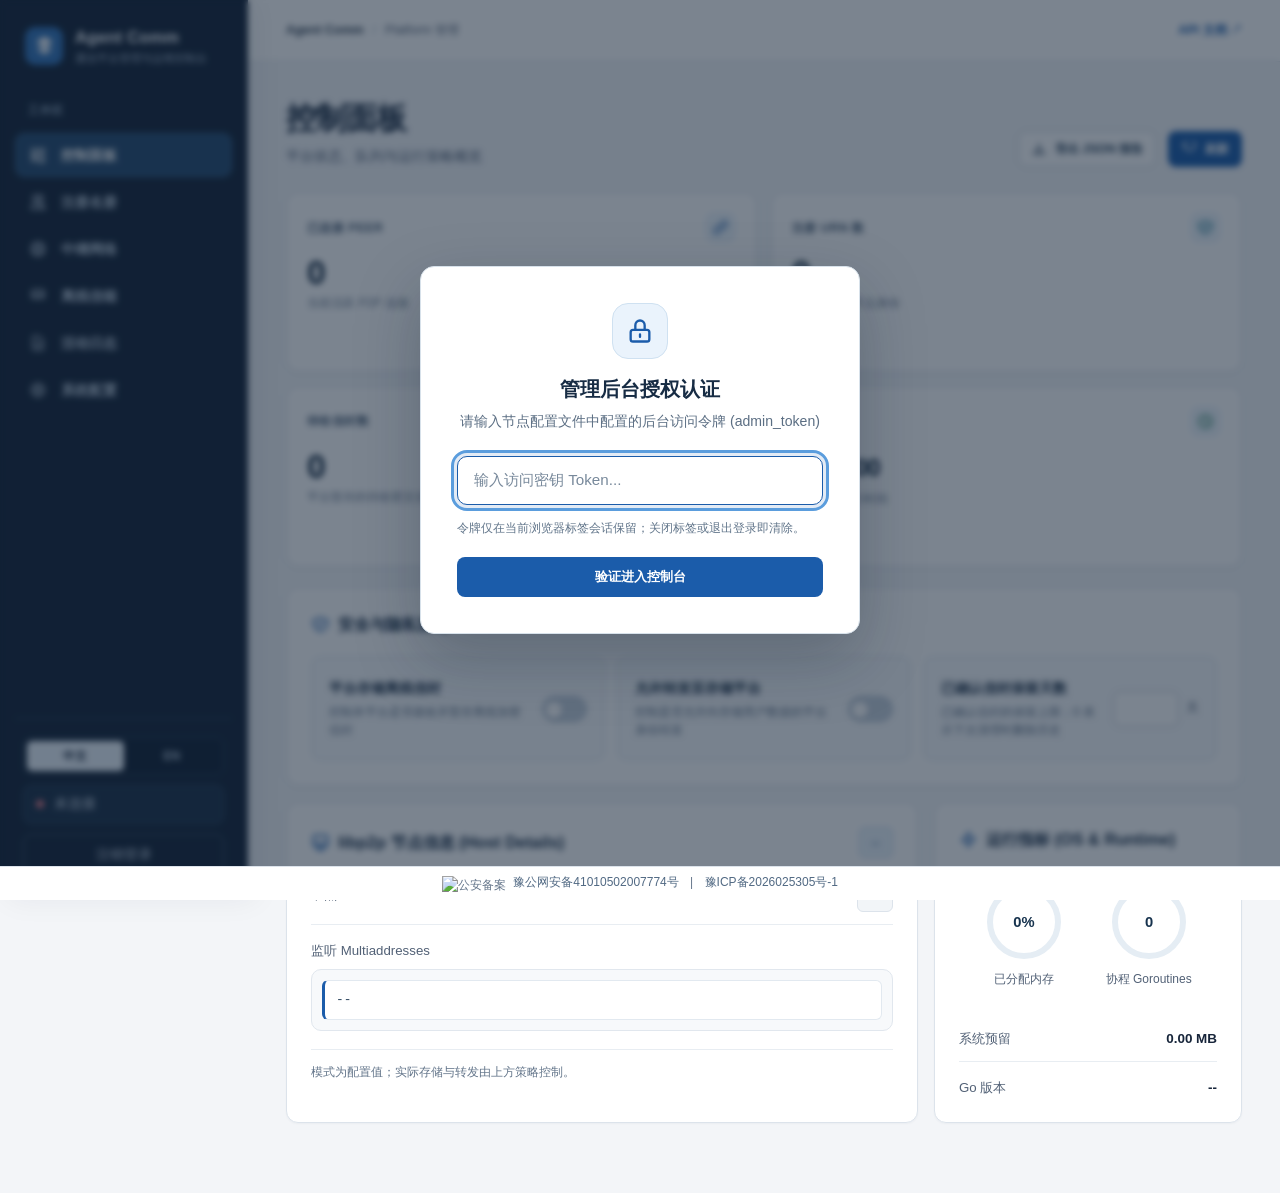
==== commit f04a0e73: "feat: expand platform admin operations and console" ====
--- a/internal/api/web/index.html
+++ b/internal/api/web/index.html
@@ -188,7 +188,7 @@
       flex-grow: 1;
     }
 
-    .menu-item {
+    .menu-item {
       display: flex;
       align-items: center;
       gap: 14px;
@@ -202,8 +202,20 @@
       transition: all 0.25s cubic-bezier(0.4, 0, 0.2, 1);
       border: 1px solid transparent;
       position: relative;
-      overflow: hidden;
-    }
+      overflow: hidden;
+      width: 100%;
+      background: transparent;
+      font-family: inherit;
+      text-align: left;
+    }
+
+    .sidebar-heading {
+      display: flex;
+      align-items: flex-start;
+      justify-content: space-between;
+    }
+
+    .sidebar-close { display: none; }
 
     .menu-item svg {
       width: 20px;
@@ -1120,7 +1132,84 @@
       font-weight: 700;
     }
 
-    /* Modal / Dialog Overlays */
+    .admin-summary {
+      display: grid;
+      grid-template-columns: repeat(3, minmax(0, 1fr));
+      gap: 12px;
+      margin-bottom: 18px;
+    }
+
+    .admin-summary-item {
+      padding: 16px;
+      border: 1px solid var(--border-color);
+      border-radius: 12px;
+      background: var(--surface-glass);
+    }
+
+    .admin-summary-item strong {
+      display: block;
+      margin: 6px 0 2px;
+      color: var(--text-main);
+      font-size: 1.35rem;
+    }
+
+    .admin-summary-item span, .admin-summary-item small {
+      color: var(--text-muted);
+      font-size: 0.82rem;
+    }
+
+    .admin-inline-status {
+      min-height: 1.5em;
+      margin: 0 0 12px;
+      color: var(--text-muted);
+      font-size: 0.84rem;
+    }
+
+    .admin-inline-status.error { color: var(--accent-rose); }
+
+    .admin-mailbox-lookup {
+      display: flex;
+      gap: 8px;
+      margin-bottom: 16px;
+    }
+
+    .admin-mailbox-lookup input {
+      flex: 1;
+      min-width: 0;
+      padding: 10px 12px;
+      border: 1px solid var(--border-color-hover);
+      border-radius: 9px;
+      background: var(--surface-glass);
+      color: var(--text-main);
+    }
+
+    .admin-mailbox-lookup input:focus-visible { outline: 2px solid var(--primary); }
+
+    .admin-page-controls {
+      display: flex;
+      align-items: center;
+      justify-content: space-between;
+      gap: 8px;
+      margin: 12px 0;
+      color: var(--text-muted);
+      font-size: 0.82rem;
+    }
+
+    .admin-page-controls button:disabled { opacity: 0.45; cursor: not-allowed; }
+
+    .admin-page-controls span { min-width: 0; text-align: center; }
+
+    #drawerMQMessagesList .mq-message-field { min-width: 0; gap: 8px; }
+    #drawerMQMessagesList .mq-message-field > span { overflow-wrap: anywhere; }
+
+    @media (max-width: 700px) {
+      .admin-summary { grid-template-columns: 1fr; }
+      .admin-mailbox-lookup { flex-wrap: wrap; }
+      #tabDetailPending, #tabDetailHistory { min-width: 0; white-space: normal; }
+      #drawerMQMessagesList .mq-message-field { flex-direction: column; align-items: flex-start; gap: 4px; }
+    }
+
+    /* Modal / Dialog Overlays */
     .modal-overlay {
       position: fixed;
       top: 0;
@@ -1391,7 +1480,19 @@
     .config-null { color: #9ca3af; }
 
     /* Responsive */
-    @media (max-width: 900px) {
+    @media (max-width: 900px) {
+      .sidebar-close {
+        display: inline-flex;
+        align-items: center;
+        justify-content: center;
+        width: 32px;
+        height: 32px;
+        border: 1px solid var(--border-color-hover);
+        border-radius: 8px;
+        background: transparent;
+        color: var(--text-main);
+        cursor: pointer;
+      }
       .sidebar {
         transform: translateX(-100%);
       }
@@ -1413,14 +1514,17 @@
       .col-8, .col-4, .col-6, .col-12 {
         grid-column: span 12;
       }
-      .drawer-container {
-        width: 100%;
-        right: -100%;
-      }
-      .drawer-overlay.active + .drawer-container,
-      .drawer-container.active {
-        transform: translateX(-100%);
-      }
+      .drawer-container {
+        width: 100vw;
+        max-width: 100vw;
+        right: 0;
+        padding: 24px 16px;
+        transform: translateX(100%);
+      }
+      .drawer-overlay.active + .drawer-container,
+      .drawer-container.active {
+        transform: translateX(0);
+      }
     }
 
     /* Switch / Toggle Button Styling */
@@ -1783,7 +1887,7 @@
       </div>
 
       <!-- 2. Registry Pane -->
-      <div class="view-pane" id="pane-registry">
+      <div class="view-pane" id="pane-registry">
         <div class="header-bar">
           <div class="header-title">
             <h1 data-i18n="registry_title">注册名册</h1>
@@ -1795,9 +1899,10 @@
               <span data-i18n="refresh">刷新</span>
             </button>
           </div>
-        </div>
-
-        <div class="card-large col-12">
+        </div>
+        <p class="admin-inline-status" id="registryStatus" role="status" aria-live="polite"></p>
+
+        <div class="card-large col-12">
           <!-- Batch actions -->
           <div id="regBatchBar" class="batch-actions-bar" style="display: none;">
             <svg style="width:20px;height:20px;stroke:var(--accent-rose);fill:none;stroke-width:2;" viewBox="0 0 24 24"><path stroke-linecap="round" stroke-linejoin="round" d="M12 9v2m0 4h.01m-6.938 4h13.856c1.54 0 2.502-1.667 1.732-3L13.732 4c-.77-1.333-2.694-1.333-3.464 0L3.34 16c-.77 1.333.192 3 1.732 3z"/></svg>
@@ -1913,7 +2018,7 @@
       </div>
 
       <!-- 4. MQ Pane -->
-      <div class="view-pane" id="pane-mq">
+      <div class="view-pane" id="pane-mq">
         <div class="header-bar">
           <div class="header-title">
             <h1 data-i18n="mq_title">离线信箱暂存</h1>
@@ -1925,9 +2030,20 @@
               <span data-i18n="refresh">刷新</span>
             </button>
           </div>
-        </div>
-
-        <div class="card-large col-12">
+        </div>
+
+        <div class="admin-summary" aria-label="信箱库存 / Mailbox inventory">
+          <div class="admin-summary-item"><span data-i18n="mq_pending_summary">待收未过期</span><strong id="mqSummaryPending">--</strong><small id="mqSummaryPendingBytes">--</small></div>
+          <div class="admin-summary-item"><span data-i18n="mq_history_summary">已读历史</span><strong id="mqSummaryHistory">--</strong><small id="mqSummaryHistoryBytes">--</small></div>
+          <div class="admin-summary-item"><span data-i18n="mq_expired_summary">待清理过期未读</span><strong id="mqSummaryExpired">--</strong><small id="mqSummaryExpiredBytes">--</small></div>
+        </div>
+        <p class="admin-inline-status" id="mqStatus" role="status" aria-live="polite"></p>
+        <form class="admin-mailbox-lookup" onsubmit="openMailboxLookup(event)">
+          <input id="mailboxLookupURN" type="text" autocomplete="off" aria-label="信箱接收方 URN / Mailbox recipient URN" data-i18n="mailbox_lookup_placeholder" placeholder="输入 URN 查看含历史记录的信箱">
+          <button class="btn btn-secondary btn-sm" type="submit" data-i18n="mailbox_lookup_open">查看信箱</button>
+        </form>
+
+        <div class="card-large col-12">
           <!-- Batch actions -->
           <div id="mqBatchBar" class="batch-actions-bar" style="display: none;">
             <svg style="width:20px;height:20px;stroke:var(--accent-rose);fill:none;stroke-width:2;" viewBox="0 0 24 24"><path stroke-linecap="round" stroke-linejoin="round" d="M12 9v2m0 4h.01m-6.938 4h13.856c1.54 0 2.502-1.667 1.732-3L13.732 4c-.77-1.333-2.694-1.333-3.464 0L3.34 16c-.77 1.333.192 3 1.732 3z"/></svg>
@@ -2106,8 +2222,12 @@
           </svg>
         </div>
         <h2 class="modal-title" id="rebootingOverlayTitle" data-i18n="rebooting_system" style="margin-bottom: 12px;">系统重启中</h2>
-        <p class="modal-subtitle" id="rebootingOverlayText" data-i18n="rebooting_desc" style="max-width: 380px; text-align: center; margin-bottom: 24px;">正在切换数据存储声明并重启服务，正在清空路由名册。请等待服务重新上线...</p>
-        <div style="font-family: var(--font-display); font-size: 3rem; font-weight: 800; color: var(--primary);" id="rebootCountdown">4</div>
+        <p class="modal-subtitle" id="rebootingOverlayText" data-i18n="rebooting_desc" style="max-width: 380px; text-align: center; margin-bottom: 24px;">正在等待平台完成重启并验证存储策略…</p>
+        <div style="font-family: var(--font-display); font-size: 2rem; font-weight: 800; color: var(--primary);" id="rebootCountdown" role="status" aria-live="polite">0s</div>
+        <div class="modal-actions" style="margin-top: 18px;">
+          <button class="btn btn-secondary" type="button" id="btnRetryReboot" onclick="retryStorageRecovery()" style="display:none" data-i18n="retry_reboot">重试检查</button>
+          <button class="btn btn-secondary" type="button" id="btnCloseReboot" onclick="closeStorageRecovery()" style="display:none" data-i18n="return_console">返回控制台</button>
+        </div>
       </div>
     </div>
   </div>
@@ -2151,6 +2271,19 @@
       logLimit: 100,
       logTotal: 0,
       retentionSubmitting: false,
+      storeSubmitting: false,
+      forwardSubmitting: false,
+      mqLoadSequence: 0,
+      registryLoadSequence: 0,
+      lastOverviewUptime: null,
+      storageRecoveryTarget: null,
+      storageRecoveryBaseline: null,
+      storageRecoveryStartedAt: 0,
+      storageRecoverySequence: 0,
+      mqMessageSequence: 0,
+      mqMessagePage: 0,
+      mqMessageLimit: 25,
+      mqMessageTotal: 0,
       activeView: 'dashboard',
       sortConfig: {
         registry: { key: 'URN', desc: false },
@@ -2228,7 +2361,11 @@
         bind_addrs: "物理多地址 / 中继中转 (Multiaddress)",
         expires_at: "过期时间 (TTL)",
         evict: "驱逐",
-        no_reg: "暂无任何注册节点记录",
+        no_reg: "暂无任何注册节点记录",
+        no_reg_match: "没有符合筛选条件的注册节点",
+        registry_loading: "正在读取注册名册…",
+        registry_loaded: "注册名册已更新",
+        registry_failed: "注册名册读取失败：",
         relay_title: "中继网络监控",
         relay_sub: "系统物理 P2P 连接细节、中继服务承载拓扑与协议树",
         peers_total: "已连节点总数",
@@ -2248,7 +2385,33 @@
         oldest_time: "最早存入时间",
         newest_time: "最晚更新时间",
         clear: "清空",
-        no_mq: "目前没有积压的消息队列",
+        no_mq: "目前没有积压的消息队列",
+        no_mq_match: "没有符合筛选条件的信箱",
+        mq_pending_summary: "待收未过期",
+        mq_history_summary: "已读历史",
+        mq_expired_summary: "待清理过期未读",
+        mailbox_lookup_placeholder: "输入 URN 查看含历史记录的信箱",
+        mailbox_lookup_open: "查看信箱",
+        mq_loading: "正在读取信箱库存与队列…",
+        mq_loaded: "信箱库存已更新",
+        mq_failed: "信箱数据读取失败：",
+        message_loading: "正在读取消息…",
+        message_empty: "此页没有消息",
+        message_page: "第 {page} 页，共 {total} 封",
+        message_delete: "删除此封",
+        message_delete_confirm: "确认永久删除此密文信封？此操作无法恢复。",
+        message_deleted: "密文信封已删除",
+        message_already_deleted: "该信封已不存在，列表已刷新",
+        message_failed: "消息读取失败：",
+        payload_show: "查看完整密文载荷",
+        payload_loading: "正在读取完整密文…",
+        payload_failed: "密文读取失败：",
+        payload_copy: "复制密文",
+        confirm_storage_target: "目标状态：{target}。切换会清空注册路由并重启平台；Agent 需重新注册。确认继续？",
+        storage_enabled: "允许存储离线信封",
+        storage_disabled: "禁止存储离线信封",
+        previous_page: "上一页",
+        next_page: "下一页",
         logs_title: "活动日志审计",
         logs_sub: "记录平台事件、中继拓扑跳变与管理员的操作追踪记录",
         search_log: "过滤关键字...",
@@ -2277,9 +2440,15 @@
         confirm_clear: "确认清空此信箱？未读信封和已读历史都会删除，且无法恢复。",
         confirm_batch_evict: "您确认要批量驱逐选中的 {count} 个节点吗？",
         confirm_batch_clear: "确认清空选中的 {count} 个信箱？这些信箱的未读信封和已读历史都会删除，且无法恢复。",
-        confirm_toggle_storage_warning: "警告：切换数据存储声明是高影响性操作。切换后平台将清除全局已注册的所有路由节点信息并自动重启，所有 Agent 需要重新对齐并重新注册。您确定要继续吗？",
+        confirm_toggle_storage_warning: "警告：切换数据存储声明是高影响性操作。切换后平台将清除全局已注册的所有路由节点信息并自动重启，所有 Agent 需要重新对齐并重新注册。您确定要继续吗？",
+        confirm_forward_policy: "确认更改平台的存储节点转发策略？设置会持久保存并影响后续转发。",
         rebooting_system: "系统重启中",
-        rebooting_desc: "正在切换数据存储声明并重启服务，正在清空路由表。请等待服务重新上线...",
+        rebooting_desc: "正在等待平台完成重启并验证存储策略…",
+        reboot_checking: "正在等待服务恢复并验证新策略…",
+        reboot_timed_out: "尚未确认服务恢复。可重试检查，或返回控制台查看状态。",
+        reboot_verified: "平台已重启，存储策略已核实",
+        retry_reboot: "重试检查",
+        return_console: "返回控制台",
         policy_retention_title: "已确认信封保留天数",
         policy_retention_desc: "已确认信封的保留上限；0 表示下次清理时删除历史",
         days_label: "天",
@@ -2354,7 +2523,11 @@
         bind_addrs: "Bound Multiaddresses / Relays",
         expires_at: "TTL Expiration",
         evict: "Evict",
-        no_reg: "No registered agent records available",
+        no_reg: "No registered agent records available",
+        no_reg_match: "No registry entries match this filter",
+        registry_loading: "Loading Registry…",
+        registry_loaded: "Registry updated",
+        registry_failed: "Registry load failed: ",
         relay_title: "Relay / Peer Topology",
         relay_sub: "Real-time P2P connections details, wire protocols, and relay paths",
         peers_total: "Peers Connected",
@@ -2374,7 +2547,33 @@
         oldest_time: "Oldest Time",
         newest_time: "Last Updated",
         clear: "Clear",
-        no_mq: "No offline buffered message queues",
+        no_mq: "No offline buffered message queues",
+        no_mq_match: "No mailboxes match this filter",
+        mq_pending_summary: "Pending and unexpired",
+        mq_history_summary: "Read history",
+        mq_expired_summary: "Expired and unread",
+        mailbox_lookup_placeholder: "Enter a recipient URN to inspect its mailbox, including history",
+        mailbox_lookup_open: "Open mailbox",
+        mq_loading: "Loading mailbox inventory and queues…",
+        mq_loaded: "Mailbox inventory updated",
+        mq_failed: "Mailbox load failed: ",
+        message_loading: "Loading messages…",
+        message_empty: "No messages on this page",
+        message_page: "Page {page}, {total} messages total",
+        message_delete: "Delete envelope",
+        message_delete_confirm: "Permanently delete this encrypted envelope? This cannot be undone.",
+        message_deleted: "Encrypted envelope deleted",
+        message_already_deleted: "Envelope no longer exists; list refreshed",
+        message_failed: "Message load failed: ",
+        payload_show: "View full encrypted payload",
+        payload_loading: "Loading full ciphertext…",
+        payload_failed: "Ciphertext load failed: ",
+        payload_copy: "Copy ciphertext",
+        confirm_storage_target: "Target state: {target}. Changing it clears Registry routes and restarts the platform; agents must re-register. Continue?",
+        storage_enabled: "Store offline envelopes",
+        storage_disabled: "Do not store offline envelopes",
+        previous_page: "Previous",
+        next_page: "Next",
         logs_title: "Activity Auditing Logs",
         logs_sub: "Platform system events logs, connection transitions, and admin audits",
         search_log: "Filter messages...",
@@ -2403,9 +2602,15 @@
         confirm_clear: "Clear this mailbox? Both pending envelopes and read history will be deleted permanently.",
         confirm_batch_evict: "Are you sure you want to evict {count} selected nodes from registry?",
         confirm_batch_clear: "Clear {count} selected mailboxes? Their pending envelopes and read history will be deleted permanently.",
-        confirm_toggle_storage_warning: "WARNING: Toggling the data storage policy is a high-impact operation. The platform will purge all registered routing nodes and automatically reboot, requiring all agents to align policies and re-register. Do you want to proceed?",
+        confirm_toggle_storage_warning: "WARNING: Toggling the data storage policy is a high-impact operation. The platform will purge all registered routing nodes and automatically reboot, requiring all agents to align policies and re-register. Do you want to proceed?",
+        confirm_forward_policy: "Change the platform's forwarding policy for storage nodes? The setting persists and affects future forwarding.",
         rebooting_system: "System Rebooting",
-        rebooting_desc: "Toggling storage policy and rebooting service, clearing registry. Please wait for the service to come back online...",
+        rebooting_desc: "Waiting for the platform to restart and verifying the storage policy…",
+        reboot_checking: "Waiting for service recovery and verifying the new policy…",
+        reboot_timed_out: "Service recovery is not yet verified. Retry the check or return to the console to inspect status.",
+        reboot_verified: "Platform restarted and storage policy verified",
+        retry_reboot: "Retry check",
+        return_console: "Return to console",
         policy_retention_title: "Acknowledged envelope retention",
         policy_retention_desc: "Maximum retention; 0 removes acknowledged history on the next cleanup",
         days_label: "days",
@@ -2673,6 +2878,9 @@
         logsTimer = null;
       }
       Object.values(state.sparkHistory).forEach(history => { history.length = 0; });
+      state.mqLoadSequence++;
+      state.registryLoadSequence++;
+      state.mqMessageSequence++;
       document.getElementById('healthDot').className = 'status-dot';
       document.getElementById('healthText').textContent = i18n[state.lang].disconnected;
     }
@@ -2710,7 +2918,7 @@
     }
 
     // API calls wrapper
-    function apiCall(endpoint, method = 'GET', queryParams = {}) {
+    function apiCall(endpoint, method = 'GET', queryParams = {}, body = null) {
       const token = sessionStorage.getItem('admin_token');
       let url = endpoint;
       const q = new URLSearchParams(queryParams).toString();
@@ -2719,10 +2927,11 @@
       }
       return fetch(url, {
         method: method,
-        headers: {
-          'X-Admin-Token': token,
-          'Content-Type': 'application/json'
-        }
+        headers: {
+          'X-Admin-Token': token,
+          'Content-Type': 'application/json'
+        },
+        ...(body === null ? {} : { body: JSON.stringify(body) })
       }).then(res => {
         if (res.status === 401 || res.status === 403) {
           clearToken(true, 'error', res.status === 401 ? i18n[state.lang].login_error : 'Forbidden access');
@@ -2988,6 +3197,7 @@
     }
 
     function renderOverview(data) {
+      state.lastOverviewUptime = Number(data.uptime_seconds);
       state.registryTTLHours = Number(data.registry_ttl_hours) > 0 ? Number(data.registry_ttl_hours) : null;
       state.maxMsgsPerURN = Number(data.mq_max_msgs_per_urn) > 0 ? Number(data.mq_max_msgs_per_urn) : null;
       countUp('statPeers', data.connected_peers);
@@ -3029,13 +3239,13 @@
       updateGauges(data.memory_alloc_mb, data.memory_sys_mb, data.goroutines);
 
       // Update policy switches
-      const storeToggle = document.getElementById('policyStoreToggle');
-      if (storeToggle) {
+      const storeToggle = document.getElementById('policyStoreToggle');
+      if (storeToggle && !state.storeSubmitting) {
         storeToggle.checked = !!data.stores_user_data;
       }
-      const forwardToggle = document.getElementById('policyForwardToggle');
-      if (forwardToggle) {
-        forwardToggle.checked = !!data.forward_to_storage_platforms;
+      const forwardToggle = document.getElementById('policyForwardToggle');
+      if (forwardToggle && !state.forwardSubmitting) {
+        forwardToggle.checked = !!data.forward_to_storage_platforms;
       }
       const retentionInput = document.getElementById('policyRetentionInput');
       if (retentionInput && !state.retentionSubmitting && document.activeElement !== retentionInput) {
@@ -3049,39 +3259,40 @@
       updateSparkHistory('uptime', Math.floor(data.uptime_seconds / 60));
     }
 
-    function toggleStorePolicy() {
-      const storeToggle = document.getElementById('policyStoreToggle');
-      const nextCheckedState = storeToggle.checked;
+    function toggleStorePolicy() {
+      const storeToggle = document.getElementById('policyStoreToggle');
+      if (state.storeSubmitting) return;
+      const nextCheckedState = storeToggle.checked;
       
       // Revert visual change temporarily until confirmed
       storeToggle.checked = !nextCheckedState;
       
-      const warnMsg = i18n[state.lang].confirm_toggle_storage_warning;
+      const warnMsg = i18n[state.lang].confirm_storage_target.replace(
+        '{target}', i18n[state.lang][nextCheckedState ? 'storage_enabled' : 'storage_disabled']);
       
-      showConfirmModal(i18n[state.lang].confirm_title, warnMsg, () => {
-        // Confirmed! Set visual state to the intended check state
-        storeToggle.checked = nextCheckedState;
-        
-        apiCall('/api/v1/admin/config/toggle-storage', 'POST')
-        .then(res => {
-          showManagedModal('rebootingOverlay');
-          let count = 4;
-          document.getElementById('rebootCountdown').textContent = count;
-          const interval = setInterval(() => {
-            count--;
-            document.getElementById('rebootCountdown').textContent = count;
-            if (count <= 0) {
-              clearInterval(interval);
-              location.reload();
-            }
-          }, 1000);
+      showConfirmModal(i18n[state.lang].confirm_title, warnMsg, () => {
+        state.storeSubmitting = true;
+        storeToggle.disabled = true;
+        const baselineUptime = state.lastOverviewUptime;
+        apiCall('/api/v1/admin/config/storage', 'PUT', {}, { store_user_data: nextCheckedState })
+        .then(res => {
+          storeToggle.checked = !!res.store_user_data;
+          if (!res.changed) {
+            showToast(state.lang === 'zh' ? '存储策略已是目标状态' : 'Storage policy is already at the selected state', 'success');
+            return;
+          }
+          startStorageRecovery(nextCheckedState, baselineUptime);
         })
-        .catch(err => {
-          showToast(err.message || 'Failed to toggle storage policy', 'error');
-          // Revert checkbox state on error
-          storeToggle.checked = !nextCheckedState;
-        });
-      });
+        .catch(err => {
+          showToast(err.message || 'Failed to toggle storage policy', 'error');
+          storeToggle.checked = !nextCheckedState;
+        })
+        .finally(() => {
+          state.storeSubmitting = false;
+          storeToggle.disabled = false;
+          refreshOverview();
+        });
+      });
     }
 
     function updateRetentionDays() {
@@ -3106,20 +3317,100 @@
       });
     }
 
-    function toggleForwardPolicy() {
-      apiCall('/api/v1/admin/config/toggle-forwarding', 'POST')
-      .then(res => {
-        const msg = state.lang === 'zh'
-          ? `外部转发隔离政策已${res.forward_to_storage_platforms ? '允许转发' : '禁止转发'}`
-          : `Forwarding to storage nodes is now ${res.forward_to_storage_platforms ? 'ALLOWED' : 'RESTRICTED'}`;
-        showToast(msg, 'success');
-        refreshOverview();
-      })
-      .catch(err => {
-        showToast(err.message || 'Failed to toggle forwarding policy', 'error');
-        refreshOverview();
-      });
-    }
+    function toggleForwardPolicy() {
+      const toggle = document.getElementById('policyForwardToggle');
+      if (state.forwardSubmitting) return;
+      const desired = toggle.checked;
+      toggle.checked = !desired;
+      showConfirmModal(i18n[state.lang].confirm_title, i18n[state.lang].confirm_forward_policy, () => {
+        state.forwardSubmitting = true;
+        toggle.disabled = true;
+        apiCall('/api/v1/admin/config/forwarding', 'PUT', {}, { forward_to_storage_platforms: desired })
+        .then(res => {
+          toggle.checked = !!res.forward_to_storage_platforms;
+          const msg = state.lang === 'zh'
+            ? `转发策略已${res.forward_to_storage_platforms ? '允许' : '限制'}并保存`
+            : `Forwarding ${res.forward_to_storage_platforms ? 'allowed' : 'restricted'} and saved`;
+          showToast(msg, 'success');
+        })
+        .catch(err => showToast(err.message, 'error'))
+        .finally(() => {
+          state.forwardSubmitting = false;
+          toggle.disabled = false;
+          if (!document.getElementById('rebootingOverlay').classList.contains('active')) refreshOverview();
+        });
+      });
+    }
+
+    function startStorageRecovery(target, baselineUptime) {
+      state.storageRecoveryTarget = target;
+      state.storageRecoveryBaseline = baselineUptime;
+      state.storageRecoveryStartedAt = Date.now();
+      const sequence = ++state.storageRecoverySequence;
+      document.getElementById('rebootingOverlayText').textContent = i18n[state.lang].reboot_checking;
+      document.getElementById('rebootCountdown').textContent = '0s';
+      document.getElementById('btnRetryReboot').style.display = 'none';
+      document.getElementById('btnCloseReboot').style.display = 'none';
+      showManagedModal('rebootingOverlay');
+      pollStorageRecovery(sequence);
+    }
+
+    async function pollStorageRecovery(sequence) {
+      if (sequence !== state.storageRecoverySequence) return;
+      const elapsed = Math.floor((Date.now() - state.storageRecoveryStartedAt) / 1000);
+      document.getElementById('rebootCountdown').textContent = `${elapsed}s`;
+      if (elapsed >= 90) {
+        document.getElementById('rebootingOverlayText').textContent = i18n[state.lang].reboot_timed_out;
+        document.getElementById('btnRetryReboot').style.display = 'inline-flex';
+        document.getElementById('btnCloseReboot').style.display = 'inline-flex';
+        return;
+      }
+      try {
+        const response = await fetch('/api/v1/admin/overview', {
+          cache: 'no-store',
+          headers: { 'X-Admin-Token': sessionStorage.getItem('admin_token') }
+        });
+        if (response.status === 401 || response.status === 403) {
+          closeStorageRecovery();
+          clearToken(true, 'error', i18n[state.lang].login_error);
+          return;
+        }
+        if (!response.ok) throw new Error(`HTTP ${response.status}`);
+        const data = await response.json();
+        const baseline = state.storageRecoveryBaseline;
+        const uptimeReset = Number.isFinite(baseline)
+          && Number(data.uptime_seconds) + 1 < baseline + elapsed;
+        // A pending flag is authoritative when provided by the server. Older
+        // servers can still be recognized by a reset uptime after restart.
+        const restarted = typeof data.restart_pending === 'boolean'
+          ? !data.restart_pending : uptimeReset;
+        if (restarted && !!data.stores_user_data === state.storageRecoveryTarget) {
+          if (sequence !== state.storageRecoverySequence) return;
+          state.storageRecoverySequence++;
+          hideManagedModal('rebootingOverlay');
+          renderOverview(data);
+          refreshRegistry();
+          refreshMQ();
+          showToast(i18n[state.lang].reboot_verified, 'success');
+          return;
+        }
+      } catch (_) {
+        // A short outage is expected while the service restarts.
+      }
+      if (sequence === state.storageRecoverySequence) {
+        setTimeout(() => pollStorageRecovery(sequence), 2000);
+      }
+    }
+
+    function retryStorageRecovery() {
+      startStorageRecovery(state.storageRecoveryTarget, state.storageRecoveryBaseline);
+    }
+
+    function closeStorageRecovery() {
+      state.storageRecoverySequence++;
+      hideManagedModal('rebootingOverlay');
+      refreshOverview();
+    }
 
     // Export raw platform JSON metrics report
     function exportOverviewReport() {
@@ -3143,16 +3434,26 @@
     // REGISTRY OPERATIONS
     // ─────────────────────────────────────────────────────────────────────────
 
-    function refreshRegistry() {
-      apiCall('/api/v1/admin/registry')
-      .then(data => {
-        state.registryData = data.entries || [];
+    function refreshRegistry() {
+      const sequence = ++state.registryLoadSequence;
+      const status = document.getElementById('registryStatus');
+      status.className = 'admin-inline-status';
+      status.textContent = i18n[state.lang].registry_loading;
+      apiCall('/api/v1/admin/registry')
+      .then(data => {
+        if (sequence !== state.registryLoadSequence) return;
+        state.registryData = data.entries || [];
         state.selectedRegistryURNs.clear();
         document.getElementById('selectAllReg').checked = false;
         updateRegBatchBar();
-        renderRegistryTable();
-      })
-      .catch(err => showToast('Registry load error: ' + err.message, 'error'));
+        renderRegistryTable();
+        status.textContent = i18n[state.lang].registry_loaded + ' · ' + new Date().toLocaleTimeString(state.lang === 'zh' ? 'zh-CN' : 'en-US');
+      })
+      .catch(err => {
+        if (sequence !== state.registryLoadSequence) return;
+        status.classList.add('error');
+        status.textContent = i18n[state.lang].registry_failed + err.message;
+      });
     }
 
     const debouncedFilterRegistry = debounce(() => {
@@ -3191,7 +3492,7 @@
           <tr>
             <td colspan="6" class="table-empty">
               <svg viewBox="0 0 24 24"><path stroke-linecap="round" stroke-linejoin="round" d="M9.172 16.172a4 4 0 015.656 0M9 10h.01M15 10h.01M21 12a9 9 0 11-18 0 9 9 0 0118 0z"/></svg>
-              <div>${i18n[state.lang].no_reg}</div>
+              <div>${i18n[state.lang][q ? 'no_reg_match' : 'no_reg']}</div>
             </td>
           </tr>`;
         return;
@@ -3525,20 +3826,59 @@
     }
 
     // ─────────────────────────────────────────────────────────────────────────
-    // OFFLINE MAILBOX OPERATIONS (MQ)
-    // ─────────────────────────────────────────────────────────────────────────
-
-    function refreshMQ() {
-      apiCall('/api/v1/admin/mq')
-      .then(data => {
-        state.mqData = data.queues || [];
-        state.selectedMQURNs.clear();
-        document.getElementById('selectAllMQ').checked = false;
-        updateMQBatchBar();
-        renderMQTable();
-      })
-      .catch(err => showToast('MQ fetch failed: ' + err.message, 'error'));
-    }
+    // OFFLINE MAILBOX OPERATIONS (MQ)
+    // ─────────────────────────────────────────────────────────────────────────
+
+    function refreshMQ() {
+      const sequence = ++state.mqLoadSequence;
+      const status = document.getElementById('mqStatus');
+      status.className = 'admin-inline-status';
+      status.textContent = i18n[state.lang].mq_loading;
+      Promise.allSettled([
+        apiCall('/api/v1/admin/mq'),
+        apiCall('/api/v1/admin/mq/summary')
+      ]).then(([queuesResult, summaryResult]) => {
+        if (sequence !== state.mqLoadSequence) return;
+        const errors = [];
+        if (queuesResult.status === 'fulfilled') {
+          state.mqData = queuesResult.value.queues || [];
+          state.selectedMQURNs.clear();
+          document.getElementById('selectAllMQ').checked = false;
+          updateMQBatchBar();
+          renderMQTable();
+        } else {
+          errors.push(queuesResult.reason.message);
+        }
+        if (summaryResult.status === 'fulfilled') {
+          renderMQSummary(summaryResult.value);
+        } else {
+          errors.push(summaryResult.reason.message);
+        }
+        status.classList.toggle('error', errors.length > 0);
+        status.textContent = errors.length
+          ? i18n[state.lang].mq_failed + errors.join('; ')
+          : i18n[state.lang].mq_loaded + ' · ' + new Date().toLocaleTimeString(state.lang === 'zh' ? 'zh-CN' : 'en-US');
+      });
+    }
+
+    function renderMQSummary(summary) {
+      for (const [group, suffix] of [['pending', 'Pending'], ['history', 'History'], ['expired', 'Expired']]) {
+        const data = summary[group] || {};
+        document.getElementById('mqSummary' + suffix).textContent = Number(data.messages) || 0;
+        document.getElementById('mqSummary' + suffix + 'Bytes').textContent = formatBytes(Number(data.bytes) || 0);
+      }
+    }
+
+    function openMailboxLookup(event) {
+      event.preventDefault();
+      const input = document.getElementById('mailboxLookupURN');
+      const urn = input.value.trim();
+      if (!urn) {
+        input.focus();
+        return;
+      }
+      showMQDetails(urn);
+    }
 
     const debouncedFilterMQ = debounce(() => {
       state.selectedMQURNs.clear();
@@ -3575,7 +3915,7 @@
           <tr>
             <td colspan="7" class="table-empty">
               <svg viewBox="0 0 24 24"><path stroke-linecap="round" stroke-linejoin="round" d="M3 8l7.89 5.26a2 2 0 002.22 0L21 8M5 19h14a2 2 0 002-2V7a2 2 0 00-2-2H5a2 2 0 00-2 2v10a2 2 0 002 2z"/></svg>
-              <div>${i18n[state.lang].no_mq}</div>
+              <div>${i18n[state.lang][q ? 'no_mq_match' : 'no_mq']}</div>
             </td>
           </tr>`;
         return;
@@ -3686,9 +4026,11 @@
     let currentDetailURN = '';
     let currentDetailTab = 'pending';
 
-    function showMQDetails(urn) {
-      currentDetailURN = urn;
-      currentDetailTab = 'pending';
+    function showMQDetails(urn) {
+      currentDetailURN = urn;
+      currentDetailTab = 'pending';
+      state.mqMessagePage = 0;
+      state.mqMessageTotal = 0;
       
       const title = state.lang === 'zh' ? '信箱详情' : 'Mailbox Details';
 
@@ -3699,14 +4041,19 @@
         </div>
 
         <!-- Tab controllers -->
-        <div style="display: flex; border-bottom: 1px solid var(--border-color); margin-bottom: 16px;">
-          <button id="tabDetailPending" onclick="switchDetailTab('pending')" style="flex: 1; padding: 10px; background: transparent; border: none; border-bottom: 2px solid var(--primary); color: var(--primary); font-weight: 600; cursor: pointer; font-family: var(--font-body);" data-i18n="tab_pending">未读队列 (Pending)</button>
-          <button id="tabDetailHistory" onclick="switchDetailTab('history')" style="flex: 1; padding: 10px; background: transparent; border: none; border-bottom: 2px solid transparent; color: var(--text-muted); font-weight: 500; cursor: pointer; font-family: var(--font-body);" data-i18n="tab_history">已读历史 (History)</button>
-        </div>
-
-        <div id="drawerMQMessagesList" style="min-height: 150px; display: flex; flex-direction: column; gap: 12px;">
-          <div style="text-align: center; color: var(--text-muted); padding: 20px;">Loading...</div>
-        </div>
+        <div role="tablist" aria-label="信箱消息类别 / Mailbox message category" style="display: flex; border-bottom: 1px solid var(--border-color); margin-bottom: 16px;">
+          <button id="tabDetailPending" type="button" role="tab" aria-selected="true" aria-controls="drawerMQMessagesList" onclick="switchDetailTab('pending')" style="flex: 1; padding: 10px; background: transparent; border: none; border-bottom: 2px solid var(--primary); color: var(--primary); font-weight: 600; cursor: pointer; font-family: var(--font-body);" data-i18n="tab_pending">未读队列 (Pending)</button>
+          <button id="tabDetailHistory" type="button" role="tab" aria-selected="false" aria-controls="drawerMQMessagesList" onclick="switchDetailTab('history')" style="flex: 1; padding: 10px; background: transparent; border: none; border-bottom: 2px solid transparent; color: var(--text-muted); font-weight: 500; cursor: pointer; font-family: var(--font-body);" data-i18n="tab_history">已读历史 (History)</button>
+        </div>
+
+        <div id="drawerMQMessagesList" role="tabpanel" aria-live="polite" style="min-height: 150px; display: flex; flex-direction: column; gap: 12px;">
+          <div style="text-align: center; color: var(--text-muted); padding: 20px;">Loading...</div>
+        </div>
+        <div class="admin-page-controls">
+          <button id="mqPrevPage" type="button" class="btn btn-secondary btn-sm" onclick="changeMQMessagePage(-1)" disabled data-i18n="previous_page">上一页</button>
+          <span id="mqMessagePageStatus" role="status" aria-live="polite"></span>
+          <button id="mqNextPage" type="button" class="btn btn-secondary btn-sm" onclick="changeMQMessagePage(1)" disabled data-i18n="next_page">下一页</button>
+        </div>
       `;
 
       openDrawer(title, contentHTML);
@@ -3714,10 +4061,13 @@
       loadDetailMessages();
     }
 
-    function switchDetailTab(tab) {
-      currentDetailTab = tab;
-      const btnPending = document.getElementById('tabDetailPending');
-      const btnHistory = document.getElementById('tabDetailHistory');
+    function switchDetailTab(tab) {
+      currentDetailTab = tab;
+      state.mqMessagePage = 0;
+      const btnPending = document.getElementById('tabDetailPending');
+      const btnHistory = document.getElementById('tabDetailHistory');
+      btnPending.setAttribute('aria-selected', String(tab === 'pending'));
+      btnHistory.setAttribute('aria-selected', String(tab === 'history'));
       
       if (tab === 'pending') {
         btnPending.style.borderBottomColor = 'var(--primary)';
@@ -3737,17 +4087,35 @@
       loadDetailMessages();
     }
 
-    function loadDetailMessages() {
-      const container = document.getElementById('drawerMQMessagesList');
-      container.innerHTML = '<div style="text-align: center; color: var(--text-muted); padding: 20px;">Loading...</div>';
-      
-      apiCall('/api/v1/admin/mq/messages', 'GET', { urn: currentDetailURN, status: currentDetailTab })
-      .then(messages => {
-        if (!messages || messages.length === 0) {
-          const noMsgText = state.lang === 'zh' ? '暂无此类消息' : 'No messages of this category';
-          container.innerHTML = `<div style="text-align: center; color: var(--text-dim); padding: 40px;">${noMsgText}</div>`;
-          return;
-        }
+    function loadDetailMessages() {
+      const container = document.getElementById('drawerMQMessagesList');
+      const sequence = ++state.mqMessageSequence;
+      const urn = currentDetailURN;
+      const tab = currentDetailTab;
+      const page = state.mqMessagePage;
+      container.innerHTML = `<div style="text-align: center; color: var(--text-muted); padding: 20px;">${i18n[state.lang].message_loading}</div>`;
+      document.getElementById('mqPrevPage').disabled = true;
+      document.getElementById('mqNextPage').disabled = true;
+
+      apiCall('/api/v1/admin/mq/messages/page', 'GET', {
+        urn, status: tab, limit: state.mqMessageLimit, offset: page * state.mqMessageLimit
+      })
+      .then(result => {
+        if (sequence !== state.mqMessageSequence) return;
+        if (!result || !Array.isArray(result.entries)) throw new Error('Invalid message page response');
+        const messages = result.entries;
+        state.mqMessageTotal = Number(result.total) || 0;
+        if (state.mqMessageTotal > 0 && page * state.mqMessageLimit >= state.mqMessageTotal) {
+          state.mqMessagePage = Math.floor((state.mqMessageTotal - 1) / state.mqMessageLimit);
+          loadDetailMessages();
+          return;
+        }
+        updateMQMessagePagination();
+        if (messages.length === 0) {
+          const noMsgText = i18n[state.lang].message_empty;
+          container.innerHTML = `<div style="text-align: center; color: var(--text-dim); padding: 40px;">${noMsgText}</div>`;
+          return;
+        }
 
         container.innerHTML = '';
         messages.forEach(msg => {
@@ -3760,51 +4128,113 @@
           card.style.flexDirection = 'column';
           card.style.gap = '8px';
 
-          const readAtItem = currentDetailTab === 'history' ? `
-            <div style="display:flex; justify-content:space-between; font-size:0.8rem;">
+          const readAtItem = tab === 'history' ? `
+            <div class="mq-message-field" style="display:flex; justify-content:space-between; font-size:0.8rem;">
               <span style="color:var(--text-muted);" data-i18n="read_at">读取时间</span>
               <span style="color:var(--text-main); font-weight:500;">${formatTime(msg.read_at)}</span>
             </div>
           ` : '';
 
           card.innerHTML = `
-            <div style="display:flex; justify-content:space-between; font-size:0.8rem;">
+            <div class="mq-message-field" style="display:flex; justify-content:space-between; font-size:0.8rem;">
               <span style="color:var(--text-muted);" data-i18n="msg_id">消息 ID</span>
               <span style="font-family:monospace; color:var(--text-main); word-break:break-all;">${escapeHTML(msg.id)}</span>
             </div>
-            <div style="display:flex; justify-content:space-between; font-size:0.8rem;">
+            <div class="mq-message-field" style="display:flex; justify-content:space-between; font-size:0.8rem;">
               <span style="color:var(--text-muted);" data-i18n="sender">发送方</span>
               <span style="font-family:monospace; color:var(--text-main); word-break:break-all;">${escapeHTML(msg.sender || '--')}</span>
             </div>
-            <div style="display:flex; justify-content:space-between; font-size:0.8rem;">
+            <div class="mq-message-field" style="display:flex; justify-content:space-between; font-size:0.8rem;">
               <span style="color:var(--text-muted);" data-i18n="size">大小</span>
               <span style="color:var(--text-main);">${formatBytes(msg.size)}</span>
             </div>
-            <div style="display:flex; justify-content:space-between; font-size:0.8rem;">
+            <div class="mq-message-field" style="display:flex; justify-content:space-between; font-size:0.8rem;">
               <span style="color:var(--text-muted);" data-i18n="stored_at">存入时间</span>
               <span style="color:var(--text-main);">${formatTime(msg.stored_at)}</span>
             </div>
-            ${readAtItem}
-            <div style="display:flex; justify-content:space-between; font-size:0.8rem;">
+            ${readAtItem}
+            <div class="mq-message-field" style="display:flex; justify-content:space-between; font-size:0.8rem;">
               <span style="color:var(--text-muted);" data-i18n="expiry">失效时间</span>
               <span style="color:var(--text-main);">${msg.expiry > 0 ? formatTime(msg.expiry) : 'Never'}</span>
             </div>
-            <div style="display:flex; flex-direction:column; gap:4px; font-size:0.8rem; margin-top:4px;">
-              <div style="display:flex; justify-content:space-between; align-items:center;">
-                <span style="color:var(--text-muted);" data-i18n="payload">加密载荷 (Payload Hex)</span>
-                <button onclick="copyText(${jsArg(msg.payload)})" style="background:transparent; border:none; color:var(--primary); cursor:pointer; font-size:0.75rem;">Copy</button>
-              </div>
-              <textarea readonly class="detail-payload">${escapeHTML(msg.payload)}</textarea>
-            </div>
-          `;
-          container.appendChild(card);
+            <button type="button" class="btn btn-danger-outline btn-sm" aria-label="${escapeHTML(i18n[state.lang].message_delete + ' ' + msg.id)}" onclick="deleteMQMessage(${jsArg(msg.id)})">${i18n[state.lang].message_delete}</button>
+          `;
+          const payloadButton = document.createElement('button');
+          payloadButton.type = 'button';
+          payloadButton.className = 'btn btn-secondary btn-sm';
+          payloadButton.textContent = i18n[state.lang].payload_show;
+          const payloadOutput = document.createElement('div');
+          payloadOutput.setAttribute('role', 'status');
+          payloadButton.addEventListener('click', () => revealMQPayload(urn, msg.id, payloadOutput, payloadButton));
+          card.appendChild(payloadButton);
+          card.appendChild(payloadOutput);
+          container.appendChild(card);
         });
         updateUILanguage();
-      })
-      .catch(err => {
-        container.innerHTML = `<div style="text-align: center; color: var(--accent-rose); padding: 20px;">Error: ${escapeHTML(err.message)}</div>`;
-      });
-    }
+      })
+      .catch(err => {
+        if (sequence !== state.mqMessageSequence) return;
+        container.innerHTML = `<div role="alert" style="text-align: center; color: var(--accent-rose); padding: 20px;">${escapeHTML(i18n[state.lang].message_failed + err.message)}</div>`;
+        document.getElementById('mqMessagePageStatus').textContent = '';
+      });
+    }
+
+    function updateMQMessagePagination() {
+      const page = state.mqMessagePage;
+      const total = state.mqMessageTotal;
+      document.getElementById('mqPrevPage').disabled = page === 0;
+      document.getElementById('mqNextPage').disabled = (page + 1) * state.mqMessageLimit >= total;
+      document.getElementById('mqMessagePageStatus').textContent = i18n[state.lang].message_page
+        .replace('{page}', page + 1).replace('{total}', total);
+    }
+
+    function changeMQMessagePage(direction) {
+      const next = state.mqMessagePage + direction;
+      if (next < 0 || next * state.mqMessageLimit >= state.mqMessageTotal) return;
+      state.mqMessagePage = next;
+      loadDetailMessages();
+    }
+
+    function deleteMQMessage(id) {
+      const urn = currentDetailURN;
+      const prompt = `${i18n[state.lang].message_delete_confirm}\nURN: ${urn}\nID: ${id}`;
+      showConfirmModal(i18n[state.lang].confirm_title, prompt, () => {
+        apiCall('/api/v1/admin/mq/messages', 'DELETE', { urn, id })
+        .then(result => {
+          showToast(i18n[state.lang][result.deleted ? 'message_deleted' : 'message_already_deleted'], 'success');
+          if (currentDetailURN === urn) loadDetailMessages();
+          refreshMQ();
+        })
+        .catch(err => showToast(err.message, 'error'));
+      });
+    }
+
+    function revealMQPayload(urn, id, output, button) {
+      button.disabled = true;
+      output.textContent = i18n[state.lang].payload_loading;
+      apiCall('/api/v1/admin/mq/messages/detail', 'GET', { urn, id })
+      .then(detail => {
+        if (typeof detail.payload !== 'string') throw new Error('Missing encrypted payload');
+        output.textContent = '';
+        const textarea = document.createElement('textarea');
+        textarea.className = 'detail-payload';
+        textarea.readOnly = true;
+        textarea.setAttribute('aria-label', i18n[state.lang].payload);
+        textarea.value = detail.payload;
+        output.appendChild(textarea);
+        const copyButton = document.createElement('button');
+        copyButton.type = 'button';
+        copyButton.className = 'btn btn-secondary btn-sm';
+        copyButton.textContent = i18n[state.lang].payload_copy;
+        copyButton.addEventListener('click', () => copyText(detail.payload));
+        output.appendChild(copyButton);
+        button.style.display = 'none';
+      })
+      .catch(err => {
+        output.textContent = i18n[state.lang].payload_failed + err.message;
+        button.disabled = false;
+      });
+    }
 
     // ─────────────────────────────────────────────────────────────────────────
     // ACTIVITY LOGS STREAM (LOGS)
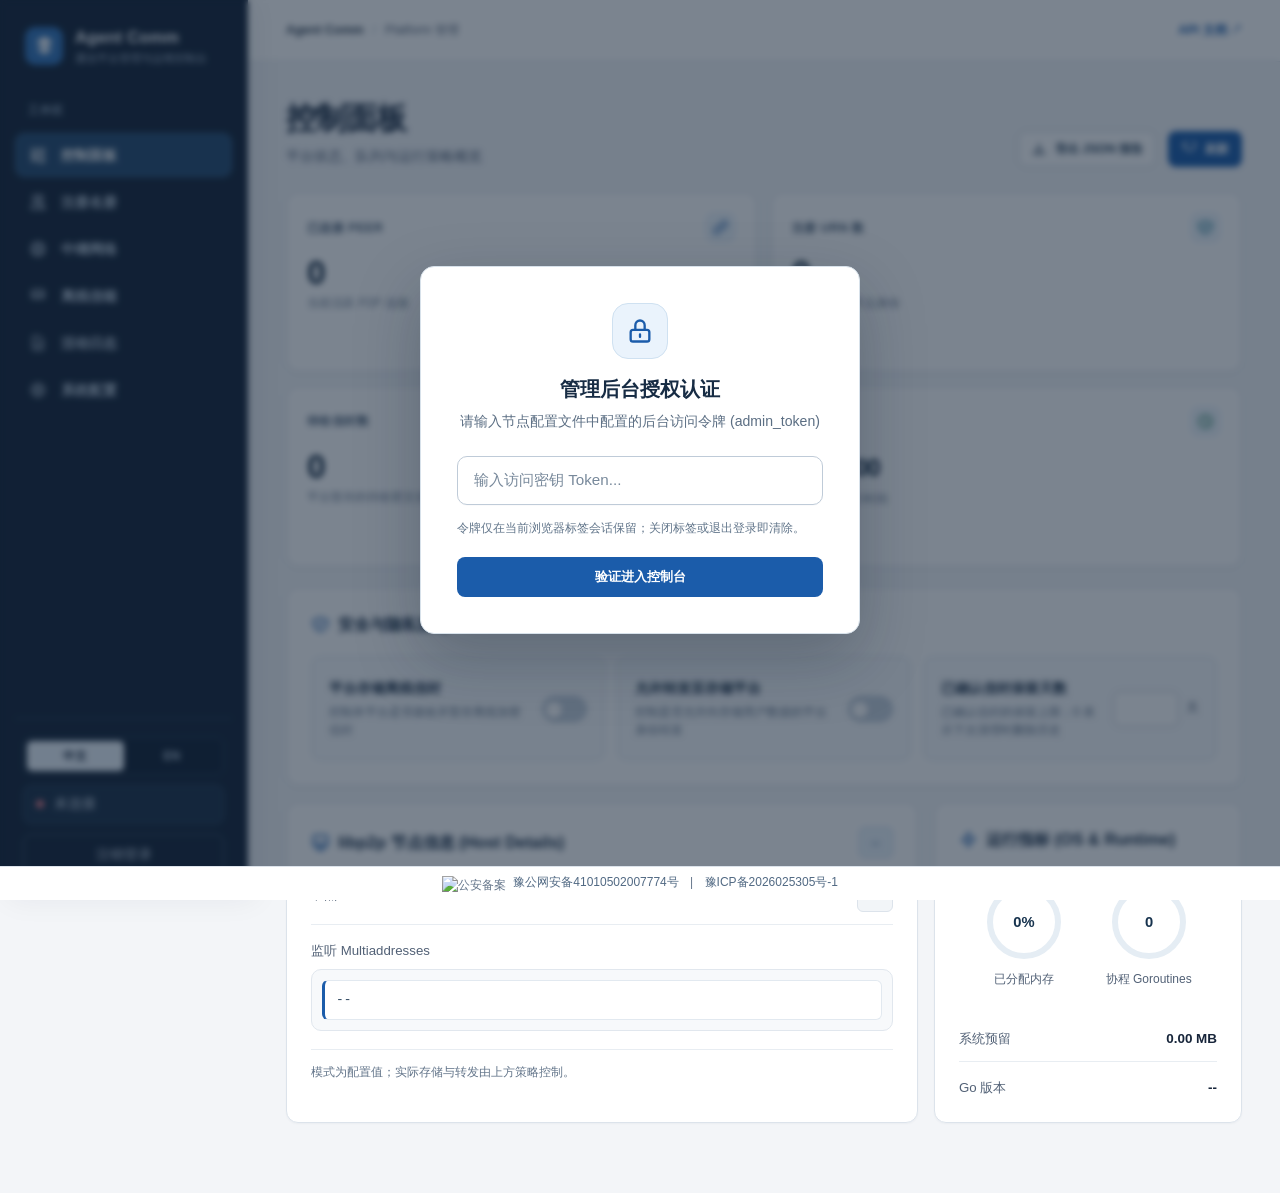
==== commit 1274b645: "feat: edit Platform runtime settings from admin console" ====
--- a/internal/api/web/index.html
+++ b/internal/api/web/index.html
@@ -389,8 +389,8 @@
     }
 
     /* Mobile toggle */
-    .mobile-header {
-      display: none;
+    .mobile-header {
+      display: none;
       background: rgba(8, 12, 24, 0.85);
       border-bottom: 1px solid var(--border-color);
       backdrop-filter: blur(15px);
@@ -401,8 +401,10 @@
       width: 100%;
       z-index: 99;
       justify-content: space-between;
-      align-items: center;
-    }
+      align-items: center;
+    }
+
+    .mobile-header .brand { margin-bottom: 0; }
 
     .menu-btn {
       background: transparent;
@@ -1197,12 +1199,43 @@
 
     .admin-page-controls button:disabled { opacity: 0.45; cursor: not-allowed; }
 
+    .config-grid { display: grid; grid-template-columns: repeat(2, minmax(0, 1fr)); align-items: start; gap: 16px; }
+    .config-group { border: 1px solid var(--border-color-hover); border-radius: 12px; padding: 18px; background: var(--surface-glass); }
+    .config-group h2 { font-size: 1.05rem; margin-bottom: 8px; }
+    .config-group > p { color: var(--text-muted); font-size: 0.82rem; line-height: 1.5; margin-bottom: 14px; }
+    .config-field { display: flex; flex-direction: column; gap: 5px; margin-top: 14px; }
+    .config-field label { font-size: 0.88rem; font-weight: 600; }
+    .config-field small { color: var(--text-muted); line-height: 1.4; }
+    .config-field input, .config-field select { width: 100%; padding: 9px 11px; border: 1px solid var(--border-color-hover); border-radius: 8px; color: var(--text-main); background: #111b30; font: inherit; }
+    .config-field input[type="checkbox"] { width: 20px; height: 20px; }
+    .config-current { color: var(--accent-cyan); font-family: monospace; }
+    .config-actions { display: flex; gap: 10px; flex-wrap: wrap; margin: 16px 0 22px; }
+    .config-review { margin-top: 16px; border: 1px solid var(--accent-amber); border-radius: 12px; padding: 18px; background: rgba(245, 158, 11, 0.06); }
+    .config-review[hidden] { display: none; }
+    .config-review h2 { font-size: 1.05rem; margin-bottom: 10px; }
+    .config-diff { display: grid; gap: 10px; }
+    .config-diff-item { border-bottom: 1px solid var(--border-color-hover); padding-bottom: 10px; }
+    .config-diff-item strong { display: block; margin-bottom: 4px; }
+    .config-diff-item p { color: var(--text-muted); font-size: 0.83rem; line-height: 1.5; margin-top: 4px; }
+    .config-affected { margin: 12px 0; font-size: 0.83rem; color: var(--accent-amber); }
+    .config-policy-row { display: flex; align-items: center; justify-content: space-between; gap: 12px; border-top: 1px solid var(--border-color); padding: 12px 0; }
+    .config-policy-row span { color: var(--text-muted); font-size: 0.85rem; }
+    .config-policy-row strong { color: var(--text-main); }
+    .config-diagnostics { margin-top: 14px; border-top: 1px solid var(--border-color); padding-top: 12px; }
+    .config-diagnostics summary { cursor: pointer; color: var(--accent-cyan); font-weight: 600; }
+    .config-diagnostic-row { display: grid; grid-template-columns: minmax(170px, 1fr) 2fr; gap: 12px; border-bottom: 1px solid var(--border-color); padding: 10px 0; font-size: 0.85rem; }
+    .config-diagnostic-row span { color: var(--text-muted); }
+    .config-diagnostic-row strong { font-weight: 500; overflow-wrap: anywhere; }
+
     .admin-page-controls span { min-width: 0; text-align: center; }
 
     #drawerMQMessagesList .mq-message-field { min-width: 0; gap: 8px; }
     #drawerMQMessagesList .mq-message-field > span { overflow-wrap: anywhere; }
 
     @media (max-width: 700px) {
+      .config-grid { grid-template-columns: 1fr; }
+      .config-policy-row { align-items: flex-start; flex-direction: column; }
+      .config-diagnostic-row { grid-template-columns: 1fr; gap: 4px; }
       .admin-summary { grid-template-columns: 1fr; }
       .admin-mailbox-lookup { flex-wrap: wrap; }
       #tabDetailPending, #tabDetailHistory { min-width: 0; white-space: normal; }
@@ -1296,10 +1329,11 @@
       margin-bottom: 6px;
     }
 
-    .modal-subtitle {
-      color: var(--text-muted);
-      font-size: 0.88rem;
-    }
+    .modal-subtitle {
+      color: var(--text-muted);
+      font-size: 0.88rem;
+    }
+    #confirmModalText { white-space: pre-line; max-height: 55vh; overflow-y: auto; text-align: left; }
 
     .modal-input {
       width: 100%;
@@ -2155,27 +2189,74 @@
       <div class="view-pane" id="pane-config">
         <div class="header-bar">
           <div class="header-title">
-            <h1 data-i18n="config_title">系统配置信息</h1>
-            <p data-i18n="config_sub">只读查看当前节点底层运行环境参数 (敏感私钥、接口令牌已被自动脱敏脱密)</p>
+            <h1 data-i18n="config_title">系统配置</h1>
+            <p data-i18n="config_sub">查看当前值，预览影响并确认可管理的运行参数变更</p>
           </div>
           <div>
-            <button class="btn btn-primary btn-sm" onclick="copyConfigToClipboard()">
-              <svg style="width:16px;height:16px;stroke:currentColor;fill:none;stroke-width:2;" viewBox="0 0 24 24"><path stroke-linecap="round" stroke-linejoin="round" d="M8 5H6a2 2 0 00-2 2v12a2 2 0 002 2h10a2 2 0 002-2v-1M8 5a2 2 0 002 2h2a2 2 0 002-2M8 5a2 2 0 012-2h2a2 2 0 012 2m0 0h2a2 2 0 012 2v3m2 4H10m0 0l3-3m-3 3l3 3"/></svg>
-              <span data-i18n="copy_btn">复制配置 JSON</span>
-            </button>
+            <button class="btn btn-secondary btn-sm" onclick="requestConfigRefresh()"><span data-i18n="refresh">重新加载</span></button>
           </div>
-        </div>
-
-        <div class="card-large col-12">
-          <div class="card-header-title">
-            <span data-i18n="config_snapshot">当前配置快照</span>
-            <button class="btn btn-primary btn-sm" style="font-size: 0.75rem; padding: 4px 10px;" onclick="refreshConfig()">
-              <svg style="width:12px;height:12px;stroke:currentColor;fill:none;stroke-width:2;" viewBox="0 0 24 24"><path stroke-linecap="round" stroke-linejoin="round" d="M4 4v5h.582m15.356 2A8.001 8.001 0 1121.21 8H18.5"/></svg>
-              <span data-i18n="refresh">重新加载</span>
-            </button>
-          </div>
-          <pre class="config-pre" id="configContent">Getting node runtime structures...</pre>
-        </div>
+        </div>
+
+        <p class="admin-inline-status" id="configStatus" role="status" aria-live="polite"></p>
+        <div class="card-large col-12">
+          <div class="card-header-title">
+            <span data-i18n="config_managed_title">可管理运行参数</span>
+          </div>
+          <div class="config-grid">
+            <section class="config-group" aria-labelledby="configRegistryHeading">
+              <h2 id="configRegistryHeading" data-i18n="config_registry_group">注册名册</h2>
+              <p data-i18n="config_registry_impact">TTL 修改只影响后续注册；现有记录的过期时间不变。</p>
+              <div class="config-field"><label for="configRegistryTTL" data-i18n="config_registry_ttl">注册有效期（小时）</label><small><span data-i18n="config_current">当前</span>: <span class="config-current" id="configCurrentRegistryTTL">--</span></small><input id="configRegistryTTL" type="number" min="1" max="8760" step="1" oninput="configDraftChanged()" disabled></div>
+            </section>
+            <section class="config-group" aria-labelledby="configMQHeading">
+              <h2 id="configMQHeading" data-i18n="config_mq_group">离线信箱</h2>
+              <p data-i18n="config_mq_impact">默认有效期只影响新信封；容量下降可能拒收后续消息。</p>
+              <div class="config-field"><label for="configMQTTL" data-i18n="config_mq_ttl">新信封默认有效期（天）</label><small><span data-i18n="config_current">当前</span>: <span class="config-current" id="configCurrentMQTTL">--</span></small><input id="configMQTTL" type="number" min="1" max="3650" step="1" oninput="configDraftChanged()" disabled></div>
+              <div class="config-field"><label for="configMQMax" data-i18n="config_mq_max">每个 URN 最多未读信封</label><small><span data-i18n="config_current">当前</span>: <span class="config-current" id="configCurrentMQMax">--</span></small><input id="configMQMax" type="number" min="1" max="100000" step="1" oninput="configDraftChanged()" disabled></div>
+            </section>
+            <section class="config-group" aria-labelledby="configRelayHeading">
+              <h2 id="configRelayHeading" data-i18n="config_relay_group">中继服务</h2>
+              <p data-i18n="config_relay_impact">关闭中继会中断现有 circuit，依赖 NAT 穿透的 Agent 可能失联。</p>
+              <div class="config-field"><label for="configRelayEnabled" data-i18n="config_relay_enabled">启用中继</label><small><span data-i18n="config_current">当前</span>: <span class="config-current" id="configCurrentRelayEnabled">--</span></small><input id="configRelayEnabled" type="checkbox" onchange="configDraftChanged()" disabled></div>
+              <div class="config-field"><label for="configRelayMax" data-i18n="config_relay_max">最多预订数</label><small><span data-i18n="config_current">当前</span>: <span class="config-current" id="configCurrentRelayMax">--</span></small><input id="configRelayMax" type="number" min="1" max="100000" step="1" oninput="configDraftChanged()" disabled></div>
+              <div class="config-field"><label for="configRelayDuration" data-i18n="config_relay_duration">单次 circuit 最长持续时间</label><small><span data-i18n="config_current">当前</span>: <span class="config-current" id="configCurrentRelayDuration">--</span></small><select id="configRelayDuration" onchange="configDraftChanged()" disabled></select></div>
+            </section>
+          </div>
+          <div class="config-actions">
+            <button id="configPreviewButton" type="button" class="btn btn-primary btn-sm" onclick="previewConfigChanges()" disabled data-i18n="config_preview_button">预览变更与影响</button>
+            <button id="configResetButton" type="button" class="btn btn-secondary btn-sm" onclick="resetConfigDraft()" disabled data-i18n="config_reset_button">放弃草稿</button>
+          </div>
+          <div id="configReview" class="config-review" hidden>
+            <h2 data-i18n="config_review_title">服务器核算的变更</h2>
+            <div id="configDiff" class="config-diff"></div>
+            <p id="configAffected" class="config-affected"></p>
+            <p id="configRestartImpact" class="config-affected"></p>
+            <p id="configPreviewExpiry" class="config-affected"></p>
+            <p data-i18n="config_restart_notice">确认后写入配置并重启 Platform。请在状态复读完成前不要重复提交。</p>
+            <div class="config-actions"><button id="configApplyButton" type="button" class="btn btn-danger-outline btn-sm" onclick="confirmEditableConfig()" data-i18n="config_apply_button">确认并提交</button></div>
+          </div>
+        </div>
+        <div class="card-large col-12" style="margin-top:16px;">
+          <div class="card-header-title"><span data-i18n="config_live_policies">即时策略</span></div>
+          <p data-i18n="config_policy_note">这些策略通过控制面板独立操作；存储声明切换会清空 Registry 并重启，历史保留缩短会在后续清理时删除旧历史。</p>
+          <div class="config-policy-row"><span data-i18n="policy_store_title">平台存储离线信封</span><strong id="configPolicyStore">--</strong><button type="button" class="btn btn-secondary btn-sm" onclick="openPolicyControl('policyStoreToggle')" data-i18n="config_change_policy">查看并修改</button></div>
+          <div class="config-policy-row"><span data-i18n="policy_forward_title">允许转发至存储平台</span><strong id="configPolicyForward">--</strong><button type="button" class="btn btn-secondary btn-sm" onclick="openPolicyControl('policyForwardToggle')" data-i18n="config_change_policy">查看并修改</button></div>
+          <div class="config-policy-row"><span data-i18n="policy_retention_title">已确认信封保留天数</span><strong id="configPolicyRetention">--</strong><button type="button" class="btn btn-secondary btn-sm" onclick="openPolicyControl('policyRetentionInput')" data-i18n="config_change_policy">查看并修改</button></div>
+        </div>
+        <div class="card-large col-12" style="margin-top:16px;">
+          <div class="card-header-title"><span data-i18n="config_server_owned">由服务器部署管理</span></div>
+          <p data-i18n="config_server_owned_desc">身份、路径、网络监听、TLS、令牌、限速及运行模式由服务器部署管理。下方只显示白名单诊断字段，不展示密钥、令牌或文件路径。</p>
+          <details id="configDiagnostics" class="config-diagnostics" ontoggle="if (this.open) refreshConfigDiagnostics()">
+            <summary data-i18n="config_diagnostics_title">查看非敏感运行诊断值</summary>
+            <p class="admin-inline-status" id="configDiagnosticsStatus" role="status" aria-live="polite"></p>
+            <div class="config-diagnostic-row"><span data-i18n="config_diag_mode">运行模式（只读）</span><strong id="configDiagMode">--</strong></div>
+            <div class="config-diagnostic-row"><span data-i18n="config_diag_api_listen">API 监听地址</span><strong id="configDiagAPIListen">--</strong></div>
+            <div class="config-diagnostic-row"><span data-i18n="config_diag_rate">每 IP 每秒请求上限</span><strong id="configDiagRate">--</strong></div>
+            <div class="config-diagnostic-row"><span data-i18n="config_diag_burst">请求突发上限</span><strong id="configDiagBurst">--</strong></div>
+            <div class="config-diagnostic-row"><span data-i18n="config_diag_tls">TLS 是否配置</span><strong id="configDiagTLS">--</strong></div>
+            <p data-i18n="config_diag_inert">注意：registry.http_enabled、mq.http_enabled 和 libp2p.external_addrs 当前不改变运行行为，因此不提供开关。</p>
+          </details>
+        </div>
       </div>
 
     </div>
@@ -2262,7 +2343,15 @@
       mqData: [],
       peersData: [],
       logsData: [],
-      configData: {},
+      configEditable: null,
+      configDraftRaw: null,
+      configPreview: null,
+      configBusy: false,
+      configRequestSequence: 0,
+      configRecoveryExpected: null,
+      configRecoveryUncertain: false,
+      configDiagnostics: null,
+      latestOverview: null,
       registryTTLHours: null,
       maxMsgsPerURN: null,
       selectedRegistryURNs: new Set(),
@@ -2422,10 +2511,69 @@
         log_source: "来源组件",
         log_msg: "事件描述",
         no_logs: "暂无事件日志审计流水",
-        config_title: "节点配置参数",
-        config_sub: "只读查看底层的 config.yaml 参数设定 (已对隐私项目脱密)",
-        copy_success: "配置 JSON 成功复制到剪贴板",
-        copy_btn: "复制配置 JSON",
+        config_title: "系统配置",
+        config_sub: "查看当前值，预览影响并确认可管理的运行参数变更",
+        config_managed_title: "可管理运行参数",
+        config_registry_group: "注册名册",
+        config_registry_impact: "TTL 修改只影响后续注册；现有记录的过期时间不变。",
+        config_registry_ttl: "注册有效期（小时）",
+        config_mq_group: "离线信箱",
+        config_mq_impact: "默认有效期只影响新信封；容量下降可能拒收后续消息。",
+        config_mq_ttl: "新信封默认有效期（天）",
+        config_mq_max: "每个 URN 最多未读信封",
+        config_relay_group: "中继服务",
+        config_relay_impact: "关闭中继会中断现有 circuit，依赖 NAT 穿透的 Agent 可能失联。",
+        config_relay_enabled: "启用中继",
+        config_relay_max: "最多预订数",
+        config_relay_duration: "单次 circuit 最长持续时间",
+        config_current: "当前",
+        config_preview_button: "预览变更与影响",
+        config_reset_button: "放弃草稿",
+        config_review_title: "服务器核算的变更",
+        config_restart_notice: "确认后写入配置并重启 Platform。请在状态复读完成前不要重复提交。",
+        config_apply_button: "确认并提交",
+        config_live_policies: "即时策略",
+        config_policy_note: "这些策略通过控制面板独立操作；存储声明切换会清空 Registry 并重启，历史保留缩短会在后续清理时删除旧历史。",
+        config_change_policy: "查看并修改",
+        config_server_owned: "由服务器部署管理",
+        config_server_owned_desc: "身份、路径、网络监听、TLS、令牌、限速及运行模式由服务器部署管理。下方只显示白名单诊断字段，不展示密钥、令牌或文件路径。",
+        config_diagnostics_title: "查看非敏感运行诊断值",
+        config_diagnostics_loading: "正在读取诊断值…",
+        config_diagnostics_loaded: "诊断值已更新；这些字段不可在管理台修改。",
+        config_diagnostics_failed: "诊断值读取失败：",
+        config_diag_mode: "运行模式（只读）",
+        config_diag_api_listen: "API 监听地址",
+        config_diag_rate: "每 IP 每秒请求上限",
+        config_diag_burst: "请求突发上限",
+        config_diag_tls: "TLS 是否配置",
+        config_diag_inert: "注意：registry.http_enabled、mq.http_enabled 和 libp2p.external_addrs 当前不改变运行行为，因此不提供开关。",
+        config_loading: "正在读取可管理配置…",
+        config_loaded: "已读取服务器当前配置",
+        config_failed: "配置读取失败：",
+        config_draft: "草稿尚未提交；预览后才能保存。",
+        config_editing: "正在编辑配置；完成输入后可预览。",
+        config_no_changes: "没有需要提交的变更。",
+        config_invalid: "请检查字段输入：",
+        config_preview_loading: "正在由服务器计算影响…",
+        config_preview_ready: "影响预览已就绪；请检查后确认。",
+        config_preview_failed: "预览失败：",
+        config_apply_loading: "正在提交配置；等待服务器确认…",
+        config_apply_failed: "配置提交失败：",
+        config_pending: "配置已写入，正在等待 Platform 重启并复读结果。",
+        config_applied: "Platform 已重启，配置已复读核实。",
+        config_unverified: "已重新读取服务器当前值，但上次提交的重启与结果尚未核实；请重试检查。",
+        config_unverified_pending: "提交响应中断，结果未知；正在读取服务器状态核实。请勿重复提交。",
+        config_noop: "服务器确认当前配置已是目标值，无需重启。",
+        config_stale: "服务器配置已被其他操作修改；草稿已保留，请核对新当前值并重新预览。",
+        config_preview_expired: "预览已过期；草稿仍在，请重新预览后提交。",
+        config_preview_expires: "此预览的确认期限：{time}。过期后须重新预览。",
+        config_reload_confirm: "重新读取会放弃当前草稿和预览。确认继续？",
+        config_confirm_title: "确认配置变更",
+        config_affected: "当前影响范围：注册记录 {registry}，信箱 {queues}，未读信封 {messages}，已连接节点 {peers}。",
+        config_capped: "其中 {capped} 个信箱达到或超过目标容量上限。",
+        config_enabled: "启用",
+        config_disabled: "关闭",
+        config_reboot_title: "配置生效中",
         login_title: "管理后台授权认证",
         login_sub: "请输入节点配置文件中配置的后台访问令牌 (admin_token)",
         login_btn: "验证进入控制台",
@@ -2584,10 +2732,69 @@
         log_source: "Source",
         log_msg: "Message",
         no_logs: "No system audit events logged",
-        config_title: "System Config",
-        config_sub: "Read-only configurations. Yaml structures with sensitive parameters redacted",
-        copy_success: "Configuration JSON copied to clipboard",
-        copy_btn: "Copy JSON",
+        config_title: "System Config",
+        config_sub: "Review current values and confirm changes to managed runtime settings",
+        config_managed_title: "Managed runtime settings",
+        config_registry_group: "Registry",
+        config_registry_impact: "TTL changes affect future registrations only; existing expiry times remain unchanged.",
+        config_registry_ttl: "Registration TTL (hours)",
+        config_mq_group: "Offline mailbox",
+        config_mq_impact: "Default TTL affects new envelopes only; a lower capacity may reject future messages.",
+        config_mq_ttl: "New envelope default TTL (days)",
+        config_mq_max: "Max unread envelopes per URN",
+        config_relay_group: "Relay service",
+        config_relay_impact: "Disabling relay drops active circuits; NAT-connected agents may lose connectivity.",
+        config_relay_enabled: "Enable relay",
+        config_relay_max: "Max reservations",
+        config_relay_duration: "Maximum circuit duration",
+        config_current: "Current",
+        config_preview_button: "Preview changes and impact",
+        config_reset_button: "Discard draft",
+        config_review_title: "Server-calculated changes",
+        config_restart_notice: "Confirmation saves configuration and restarts Platform. Avoid submitting again until verification completes.",
+        config_apply_button: "Confirm and apply",
+        config_live_policies: "Live policies",
+        config_policy_note: "These policies use the dashboard controls. Storage changes clear Registry and restart; shorter history retention deletes old history during a later cleanup.",
+        config_change_policy: "View and change",
+        config_server_owned: "Managed by server deployment",
+        config_server_owned_desc: "Identity, paths, network listeners, TLS, tokens, rate limits, and runtime mode are managed by server deployment. Only allowlisted diagnostic fields appear below; keys, tokens, and file paths are never displayed.",
+        config_diagnostics_title: "View non-sensitive runtime diagnostics",
+        config_diagnostics_loading: "Loading diagnostics…",
+        config_diagnostics_loaded: "Diagnostics updated; these fields cannot be changed here.",
+        config_diagnostics_failed: "Diagnostics failed: ",
+        config_diag_mode: "Runtime mode (read-only)",
+        config_diag_api_listen: "API listen address",
+        config_diag_rate: "Requests per IP per second",
+        config_diag_burst: "Request burst limit",
+        config_diag_tls: "TLS configured",
+        config_diag_inert: "Note: registry.http_enabled, mq.http_enabled, and libp2p.external_addrs currently have no runtime effect, so this console offers no switches for them.",
+        config_loading: "Loading managed configuration…",
+        config_loaded: "Current server configuration loaded",
+        config_failed: "Configuration load failed: ",
+        config_draft: "Draft not submitted; preview it before saving.",
+        config_editing: "Editing configuration; preview after finishing your input.",
+        config_no_changes: "No changes to submit.",
+        config_invalid: "Check field input: ",
+        config_preview_loading: "Server is calculating impact…",
+        config_preview_ready: "Impact preview ready; review before confirming.",
+        config_preview_failed: "Preview failed: ",
+        config_apply_loading: "Submitting configuration; waiting for server confirmation…",
+        config_apply_failed: "Configuration submission failed: ",
+        config_pending: "Configuration saved; waiting for Platform restart and read-back verification.",
+        config_applied: "Platform restarted and configuration read back successfully.",
+        config_unverified: "Current server values were reloaded, but the previous restart and result remain unverified. Retry verification.",
+        config_unverified_pending: "The save response was interrupted. Outcome is unknown; checking server state. Do not resubmit yet.",
+        config_noop: "Server confirms the configuration already matches; no restart needed.",
+        config_stale: "Server settings changed elsewhere. Your draft is preserved; compare current values and preview again.",
+        config_preview_expired: "Preview expired. Your draft is preserved; preview it again before saving.",
+        config_preview_expires: "Confirm this preview by {time}. Preview again after it expires.",
+        config_reload_confirm: "Reloading discards the current draft and preview. Continue?",
+        config_confirm_title: "Confirm configuration changes",
+        config_affected: "Current scope: {registry} Registry entries, {queues} mailboxes, {messages} unread envelopes, {peers} connected peers.",
+        config_capped: "{capped} mailboxes are at or above the target capacity limit.",
+        config_enabled: "Enabled",
+        config_disabled: "Disabled",
+        config_reboot_title: "Applying configuration",
         login_title: "Administrative Sign In",
         login_sub: "Provide administrative token (admin_token) defined inside config.yaml",
         login_btn: "Authenticate Console",
@@ -2653,7 +2860,11 @@
       if (state.registryData.length > 0) renderRegistryTable();
       if (state.mqData.length > 0) renderMQTable();
       if (state.peersData.length > 0) renderPeersTable();
-      if (state.logsData.length > 0) renderLogsStream();
+      if (state.logsData.length > 0) renderLogsStream();
+      renderConfigPolicyValues();
+      renderConfigCurrentLabels();
+      renderConfigDiagnostics();
+      if (state.configPreview) renderConfigPreview();
     }
 
     // Apply translations to all DOM elements with data-i18n attributes
@@ -2941,7 +3152,9 @@
           return res.text().then(body => {
             let message = body.trim();
             try { message = JSON.parse(body).error || message; } catch (_) {}
-            throw new Error(message || `HTTP ${res.status}`);
+            const error = new Error(message || `HTTP ${res.status}`);
+            error.status = res.status;
+            throw error;
           });
         }
         return res.json();
@@ -3198,6 +3411,8 @@
 
     function renderOverview(data) {
       state.lastOverviewUptime = Number(data.uptime_seconds);
+      state.latestOverview = data;
+      renderConfigPolicyValues();
       state.registryTTLHours = Number(data.registry_ttl_hours) > 0 ? Number(data.registry_ttl_hours) : null;
       state.maxMsgsPerURN = Number(data.mq_max_msgs_per_urn) > 0 ? Number(data.mq_max_msgs_per_urn) : null;
       countUp('statPeers', data.connected_peers);
@@ -3343,14 +3558,33 @@
     }
 
     function startStorageRecovery(target, baselineUptime) {
+      state.configRecoveryExpected = null;
+      state.configRecoveryUncertain = false;
       state.storageRecoveryTarget = target;
       state.storageRecoveryBaseline = baselineUptime;
       state.storageRecoveryStartedAt = Date.now();
       const sequence = ++state.storageRecoverySequence;
+      document.getElementById('rebootingOverlayTitle').textContent = i18n[state.lang].rebooting_system;
       document.getElementById('rebootingOverlayText').textContent = i18n[state.lang].reboot_checking;
       document.getElementById('rebootCountdown').textContent = '0s';
       document.getElementById('btnRetryReboot').style.display = 'none';
       document.getElementById('btnCloseReboot').style.display = 'none';
+      showManagedModal('rebootingOverlay');
+      pollStorageRecovery(sequence);
+    }
+
+    function startConfigRecovery(expectedSettings, baselineUptime, uncertain = false) {
+      state.configRecoveryExpected = { ...expectedSettings };
+      state.configRecoveryUncertain = uncertain;
+      state.storageRecoveryTarget = null;
+      state.storageRecoveryBaseline = baselineUptime;
+      state.storageRecoveryStartedAt = Date.now();
+      const sequence = ++state.storageRecoverySequence;
+      document.getElementById('rebootingOverlayTitle').textContent = i18n[state.lang].config_reboot_title;
+      document.getElementById('rebootingOverlayText').textContent = i18n[state.lang][uncertain ? 'config_unverified_pending' : 'config_pending'];
+      document.getElementById('rebootCountdown').textContent = '0s';
+      document.getElementById('btnRetryReboot').style.display = 'none';
+      document.getElementById('btnCloseReboot').style.display = uncertain ? 'inline-flex' : 'none';
       showManagedModal('rebootingOverlay');
       pollStorageRecovery(sequence);
     }
@@ -3384,7 +3618,38 @@
         // servers can still be recognized by a reset uptime after restart.
         const restarted = typeof data.restart_pending === 'boolean'
           ? !data.restart_pending : uptimeReset;
-        if (restarted && !!data.stores_user_data === state.storageRecoveryTarget) {
+        if (restarted && state.configRecoveryExpected) {
+          const configResponse = await fetch('/api/v1/admin/config/editable', {
+            cache: 'no-store',
+            headers: { 'X-Admin-Token': sessionStorage.getItem('admin_token') }
+          });
+          if (configResponse.status === 401 || configResponse.status === 403) {
+            closeStorageRecovery();
+            clearToken(true, 'error', i18n[state.lang].login_error);
+            return;
+          }
+          if (!configResponse.ok) throw new Error(`HTTP ${configResponse.status}`);
+          const config = await configResponse.json();
+          const expected = state.configRecoveryExpected;
+          if (config.settings && Object.keys(expected).every(key => config.settings[key] === expected[key])) {
+            if (sequence !== state.storageRecoverySequence) return;
+            state.storageRecoverySequence++;
+            state.configRecoveryExpected = null;
+            state.configRecoveryUncertain = false;
+            state.configBusy = false;
+            state.configEditable = config;
+            state.configPreview = null;
+            document.getElementById('configReview').hidden = true;
+            renderConfigEditor();
+            document.getElementById('configStatus').textContent = i18n[state.lang].config_applied;
+            hideManagedModal('rebootingOverlay');
+            renderOverview(data);
+            refreshRegistry();
+            refreshMQ();
+            showToast(i18n[state.lang].config_applied, 'success');
+            return;
+          }
+        } else if (restarted && !!data.stores_user_data === state.storageRecoveryTarget) {
           if (sequence !== state.storageRecoverySequence) return;
           state.storageRecoverySequence++;
           hideManagedModal('rebootingOverlay');
@@ -3403,12 +3668,21 @@
     }
 
     function retryStorageRecovery() {
-      startStorageRecovery(state.storageRecoveryTarget, state.storageRecoveryBaseline);
+      if (state.configRecoveryExpected) startConfigRecovery(state.configRecoveryExpected, state.storageRecoveryBaseline, state.configRecoveryUncertain);
+      else startStorageRecovery(state.storageRecoveryTarget, state.storageRecoveryBaseline);
     }
 
     function closeStorageRecovery() {
       state.storageRecoverySequence++;
       hideManagedModal('rebootingOverlay');
+      if (state.configRecoveryExpected) {
+        state.configRecoveryExpected = null;
+        state.configRecoveryUncertain = false;
+        state.configBusy = false;
+        setConfigInputsDisabled(false);
+        document.getElementById('configStatus').textContent = i18n[state.lang].config_unverified;
+        refreshConfig({ force: true, statusAfterLoad: 'config_unverified' });
+      }
       refreshOverview();
     }
 
@@ -4348,50 +4622,348 @@
     // CONFIGURATION VIEW
     // ─────────────────────────────────────────────────────────────────────────
 
-    function refreshConfig() {
-      apiCall('/api/v1/admin/config')
-      .then(data => {
-        state.configData = data;
-        const block = document.getElementById('configContent');
-        block.innerHTML = highlightJSON(data);
-      })
-      .catch(err => {
-        console.error('Config fetch failed', err);
-      });
-    }
-
-    function copyConfigToClipboard() {
-      const text = JSON.stringify(state.configData, null, 2);
-      navigator.clipboard.writeText(text)
-      .then(() => showToast(i18n[state.lang].copy_success, 'success'))
-      .catch(err => showToast('Copy failure: ' + err.message, 'error'));
-    }
-
-    // Lightweight native JSON Syntax Highlighter
-    function highlightJSON(jsonObj) {
-      let json = JSON.stringify(jsonObj, null, 2);
-      
-      // Escape HTML entities to prevent injection
-      json = json.replace(/&/g, '&amp;').replace(/</g, '&lt;').replace(/>/g, '&gt;');
-      
-      const regex = /("(\\u[a-zA-Z0-9]{4}|\\[^u]|[^\\"])*"(\s*:)?|\b(true|false|null)\b|-?\d+(?:\.\d*)?(?:[eE][+-]?\d+)?)/g;
-      
-      return json.replace(regex, function (match) {
-        let cls = 'config-number';
-        if (/^"/.test(match)) {
-          if (/:$/.test(match)) {
-            cls = 'config-key';
-          } else {
-            cls = 'config-string';
-          }
-        } else if (/true|false/.test(match)) {
-          cls = 'config-boolean';
-        } else if (/null/.test(match)) {
-          cls = 'config-null';
-        }
-        return '<span class="' + cls + '">' + match + '</span>';
-      });
-    }
+    const managedConfigFields = [
+      { key: 'registry.ttl_hours', input: 'configRegistryTTL', current: 'configCurrentRegistryTTL', label: 'config_registry_ttl', type: 'integer' },
+      { key: 'mq.default_ttl_days', input: 'configMQTTL', current: 'configCurrentMQTTL', label: 'config_mq_ttl', type: 'integer' },
+      { key: 'mq.max_msgs_per_urn', input: 'configMQMax', current: 'configCurrentMQMax', label: 'config_mq_max', type: 'integer' },
+      { key: 'relay.enabled', input: 'configRelayEnabled', current: 'configCurrentRelayEnabled', label: 'config_relay_enabled', type: 'boolean' },
+      { key: 'relay.max_reservations', input: 'configRelayMax', current: 'configCurrentRelayMax', label: 'config_relay_max', type: 'integer' },
+      { key: 'relay.max_circuit_duration', input: 'configRelayDuration', current: 'configCurrentRelayDuration', label: 'config_relay_duration', type: 'duration' }
+    ];
+
+    function configFieldMeta(key) {
+      return state.configEditable?.fields?.find(field => field.key === key);
+    }
+
+    function configValueText(value) {
+      if (typeof value === 'boolean') return i18n[state.lang][value ? 'config_enabled' : 'config_disabled'];
+      return String(value ?? '--');
+    }
+
+    function renderConfigCurrentLabels() {
+      if (!state.configEditable) return;
+      for (const field of managedConfigFields) {
+        document.getElementById(field.current).textContent = configValueText(state.configEditable.settings[field.key]);
+      }
+    }
+
+    function renderConfigPolicyValues() {
+      const overview = state.latestOverview;
+      if (!overview) return;
+      document.getElementById('configPolicyStore').textContent = configValueText(!!overview.stores_user_data);
+      document.getElementById('configPolicyForward').textContent = configValueText(!!overview.forward_to_storage_platforms);
+      document.getElementById('configPolicyRetention').textContent = `${overview.history_retention_days} ${i18n[state.lang].days_label}`;
+    }
+
+    function renderConfigDiagnostics() {
+      const values = state.configDiagnostics;
+      if (!values) return;
+      document.getElementById('configDiagMode').textContent = values.mode;
+      document.getElementById('configDiagAPIListen').textContent = values.apiListen;
+      document.getElementById('configDiagRate').textContent = values.rate ?? '--';
+      document.getElementById('configDiagBurst').textContent = values.burst ?? '--';
+      document.getElementById('configDiagTLS').textContent = configValueText(values.tlsConfigured);
+    }
+
+    function refreshConfigDiagnostics() {
+      const status = document.getElementById('configDiagnosticsStatus');
+      status.className = 'admin-inline-status';
+      status.textContent = i18n[state.lang].config_diagnostics_loading;
+      return apiCall('/api/v1/admin/config').then(data => {
+        const api = data?.API || {};
+        state.configDiagnostics = {
+          mode: typeof data?.Platform?.Mode === 'string' ? data.Platform.Mode : '--',
+          apiListen: typeof api.ListenAddr === 'string' ? api.ListenAddr : '--',
+          rate: Number.isFinite(api.RateLimitRate) ? api.RateLimitRate : null,
+          burst: Number.isSafeInteger(api.RateLimitBurst) ? api.RateLimitBurst : null,
+          tlsConfigured: !!(api.TLSCert && api.TLSKey)
+        };
+        renderConfigDiagnostics();
+        status.textContent = i18n[state.lang].config_diagnostics_loaded;
+      }).catch(err => {
+        status.classList.add('error');
+        status.textContent = i18n[state.lang].config_diagnostics_failed + err.message;
+      });
+    }
+
+    function openPolicyControl(inputId) {
+      switchView('dashboard', document.querySelectorAll('.menu-item')[0]);
+      const input = document.getElementById(inputId);
+      input.scrollIntoView?.({ block: 'center' });
+      input.focus?.();
+    }
+
+    function rawConfigDraft() {
+      const raw = {};
+      for (const field of managedConfigFields) {
+        const input = document.getElementById(field.input);
+        raw[field.key] = field.type === 'boolean' ? !!input.checked : input.value;
+      }
+      return raw;
+    }
+
+    function configDraftIsDirty(raw = state.configDraftRaw) {
+      if (!state.configEditable || !raw) return false;
+      return managedConfigFields.some(field => String(raw[field.key]) !== String(state.configEditable.settings[field.key]));
+    }
+
+    function setConfigInputsDisabled(disabled) {
+      for (const field of managedConfigFields) {
+        document.getElementById(field.input).disabled = disabled || !configFieldMeta(field.key);
+      }
+      document.getElementById('configPreviewButton').disabled = disabled || !configDraftIsDirty();
+      document.getElementById('configResetButton').disabled = disabled || !configDraftIsDirty();
+      document.getElementById('configApplyButton').disabled = disabled;
+    }
+
+    function renderConfigEditor(preservedRaw = null) {
+      const settings = state.configEditable.settings;
+      for (const field of managedConfigFields) {
+        const input = document.getElementById(field.input);
+        const meta = configFieldMeta(field.key);
+        const value = preservedRaw && Object.hasOwn(preservedRaw, field.key) ? preservedRaw[field.key] : settings[field.key];
+        if (field.type === 'integer' && meta) {
+          input.min = meta.min;
+          input.max = meta.max;
+        }
+        if (field.type === 'duration') {
+          input.innerHTML = '';
+          const options = new Set([settings[field.key], ...(meta?.options || [])]);
+          for (const optionValue of options) {
+            const option = document.createElement('option');
+            option.value = optionValue;
+            option.textContent = optionValue;
+            input.appendChild(option);
+          }
+        }
+        if (field.type === 'boolean') input.checked = !!value;
+        else input.value = String(value ?? '');
+      }
+      state.configDraftRaw = rawConfigDraft();
+      renderConfigCurrentLabels();
+      setConfigInputsDisabled(state.configBusy);
+    }
+
+    function refreshConfig(options = {}) {
+      const focusedField = managedConfigFields.some(field => document.activeElement === document.getElementById(field.input));
+      if (!options.force && (state.configBusy || configDraftIsDirty() || focusedField)) {
+        document.getElementById('configStatus').textContent = i18n[state.lang][configDraftIsDirty() ? 'config_draft' : 'config_editing'];
+        return Promise.resolve();
+      }
+      const sequence = ++state.configRequestSequence;
+      const draftAtRequest = state.configDraftRaw;
+      const status = document.getElementById('configStatus');
+      status.className = 'admin-inline-status';
+      status.textContent = i18n[state.lang].config_loading;
+      return apiCall('/api/v1/admin/config/editable')
+      .then(data => {
+        if (sequence !== state.configRequestSequence) return;
+        if (!data || typeof data.revision !== 'string' || !data.settings || !Array.isArray(data.fields)) {
+          throw new Error('Invalid managed config response');
+        }
+        const editedDuringRequest = state.configDraftRaw !== draftAtRequest;
+        const focusedNow = managedConfigFields.some(field => document.activeElement === document.getElementById(field.input));
+        if (!options.preserveDraft && (editedDuringRequest || (!options.force && (configDraftIsDirty() || focusedNow)))) {
+          status.textContent = i18n[state.lang][configDraftIsDirty() ? 'config_draft' : 'config_editing'];
+          return;
+        }
+        state.configEditable = data;
+        state.configPreview = null;
+        document.getElementById('configReview').hidden = true;
+        if (options.preserveDraft && editedDuringRequest) {
+          state.configDraftRaw = rawConfigDraft();
+          renderConfigCurrentLabels();
+          setConfigInputsDisabled(state.configBusy);
+        } else renderConfigEditor(options.preserveDraft ? state.configDraftRaw : null);
+        status.textContent = i18n[state.lang][options.statusAfterLoad || (options.preserveDraft ? 'config_stale' : 'config_loaded')];
+      })
+      .catch(err => {
+        if (sequence !== state.configRequestSequence) return;
+        status.classList.add('error');
+        status.textContent = i18n[state.lang].config_failed + err.message;
+      });
+    }
+
+    function requestConfigRefresh() {
+      if (!configDraftIsDirty()) return refreshConfig({ force: true });
+      showConfirmModal(i18n[state.lang].config_confirm_title, i18n[state.lang].config_reload_confirm,
+        () => refreshConfig({ force: true }));
+    }
+
+    function configDraftChanged() {
+      state.configDraftRaw = rawConfigDraft();
+      state.configPreview = null;
+      document.getElementById('configReview').hidden = true;
+      setConfigInputsDisabled(state.configBusy);
+      document.getElementById('configStatus').textContent = i18n[state.lang][configDraftIsDirty() ? 'config_draft' : 'config_no_changes'];
+    }
+
+    function resetConfigDraft() {
+      if (!state.configEditable) return;
+      state.configPreview = null;
+      document.getElementById('configReview').hidden = true;
+      renderConfigEditor();
+      document.getElementById('configStatus').textContent = i18n[state.lang].config_no_changes;
+    }
+
+    function buildConfigChanges() {
+      if (!state.configEditable) throw new Error(i18n[state.lang].config_loading);
+      const changes = {};
+      const raw = rawConfigDraft();
+      for (const field of managedConfigFields) {
+        const meta = configFieldMeta(field.key);
+        if (!meta) continue;
+        let value = raw[field.key];
+        if (String(value) === String(state.configEditable.settings[field.key])) continue;
+        if (field.type === 'integer') {
+          const number = Number(value);
+          if (value === '' || !Number.isSafeInteger(number) || number < meta.min || number > meta.max) {
+            throw new Error(i18n[state.lang].config_invalid + i18n[state.lang][field.label]);
+          }
+          value = number;
+        } else if (field.type === 'duration') {
+          if (typeof value !== 'string' || !value) throw new Error(i18n[state.lang].config_invalid + i18n[state.lang][field.label]);
+        }
+        changes[field.key] = value;
+      }
+      return changes;
+    }
+
+    function previewConfigChanges() {
+      if (state.configBusy || !state.configEditable) return;
+      let changes;
+      try { changes = buildConfigChanges(); }
+      catch (err) { document.getElementById('configStatus').textContent = err.message; return; }
+      if (Object.keys(changes).length === 0) {
+        document.getElementById('configStatus').textContent = i18n[state.lang].config_no_changes;
+        return;
+      }
+      state.configBusy = true;
+      setConfigInputsDisabled(true);
+      document.getElementById('configStatus').textContent = i18n[state.lang].config_preview_loading;
+      apiCall('/api/v1/admin/config/editable/preview', 'POST', {}, {
+        expected_revision: state.configEditable.revision, changes
+      }).then(preview => {
+        if (typeof preview.confirmation_token !== 'string' || !Array.isArray(preview.changes)) {
+          throw new Error('Invalid configuration preview');
+        }
+        state.configPreview = { ...preview, requestedChanges: changes };
+        renderConfigPreview();
+        document.getElementById('configReview').hidden = false;
+        document.getElementById('configStatus').textContent = i18n[state.lang].config_preview_ready;
+      }).catch(err => {
+        if (err.status === 409) refreshConfig({ force: true, preserveDraft: true });
+        else document.getElementById('configStatus').textContent = i18n[state.lang].config_preview_failed + err.message;
+      }).finally(() => {
+        state.configBusy = false;
+        setConfigInputsDisabled(false);
+      });
+    }
+
+    function configAffectedText(affected = {}, changes = []) {
+      const scope = i18n[state.lang].config_affected
+        .replace('{registry}', affected.registry_entries ?? 0)
+        .replace('{queues}', affected.mq_queues ?? 0)
+        .replace('{messages}', affected.mq_messages ?? 0)
+        .replace('{peers}', affected.connected_peers ?? 0);
+      if (!changes.some(change => change.key === 'mq.max_msgs_per_urn')) return scope;
+      return `${scope} ${i18n[state.lang].config_capped.replace('{capped}', affected.mq_queues_at_or_above_target_limit ?? 0)}`;
+    }
+
+    function renderConfigPreview() {
+      const preview = state.configPreview;
+      if (!preview) return;
+      const container = document.getElementById('configDiff');
+      container.innerHTML = '';
+      for (const change of preview.changes) {
+        const field = managedConfigFields.find(candidate => candidate.key === change.key);
+        if (!field) continue;
+        const row = document.createElement('div');
+        row.className = 'config-diff-item';
+        const heading = document.createElement('strong');
+        heading.textContent = i18n[state.lang][field.label] + ': ' + configValueText(change.current) + ' → ' + configValueText(change.target);
+        const impact = document.createElement('p');
+        impact.textContent = state.lang === 'zh' ? change.impact_zh : change.impact_en;
+        row.appendChild(heading);
+        row.appendChild(impact);
+        container.appendChild(row);
+      }
+      document.getElementById('configAffected').textContent = configAffectedText(preview.affected, preview.changes);
+      document.getElementById('configRestartImpact').textContent = state.lang === 'zh'
+        ? (preview.restart_impact_zh || '') : (preview.restart_impact_en || '');
+      document.getElementById('configPreviewExpiry').textContent = preview.confirmation_expires_at
+        ? i18n[state.lang].config_preview_expires.replace('{time}', formatTime(preview.confirmation_expires_at)) : '';
+    }
+
+    function configConfirmationText(preview) {
+      const lines = preview.changes.map(change => {
+        const field = managedConfigFields.find(candidate => candidate.key === change.key);
+        if (!field) return '';
+        return `${i18n[state.lang][field.label]}: ${configValueText(change.current)} → ${configValueText(change.target)}\n${state.lang === 'zh' ? change.impact_zh : change.impact_en}`;
+      }).filter(Boolean);
+      lines.push(configAffectedText(preview.affected, preview.changes));
+      const restartImpact = state.lang === 'zh' ? preview.restart_impact_zh : preview.restart_impact_en;
+      if (restartImpact) lines.push(restartImpact);
+      return lines.join('\n\n');
+    }
+
+    function confirmEditableConfig() {
+      if (!state.configPreview || state.configBusy) return;
+      const preview = state.configPreview;
+      if (preview.confirmation_expires_at && Date.now() / 1000 >= preview.confirmation_expires_at) {
+        state.configPreview = null;
+        document.getElementById('configReview').hidden = true;
+        document.getElementById('configStatus').textContent = i18n[state.lang].config_preview_expired;
+        return;
+      }
+      showConfirmModal(i18n[state.lang].config_confirm_title, configConfirmationText(preview),
+        () => applyEditableConfig(preview));
+    }
+
+    function applyEditableConfig(preview) {
+      if (state.configBusy || !state.configEditable || preview !== state.configPreview) return;
+      let changes;
+      try { changes = buildConfigChanges(); }
+      catch (err) { document.getElementById('configStatus').textContent = err.message; return; }
+      if (JSON.stringify(changes) !== JSON.stringify(preview.requestedChanges)) {
+        configDraftChanged();
+        return;
+      }
+      state.configBusy = true;
+      setConfigInputsDisabled(true);
+      document.getElementById('configStatus').textContent = i18n[state.lang].config_apply_loading;
+      const baselineUptime = state.lastOverviewUptime;
+      apiCall('/api/v1/admin/config/editable', 'PUT', {}, {
+        expected_revision: preview.expected_revision,
+        changes,
+        confirmation_token: preview.confirmation_token
+      }).then(result => {
+        state.configPreview = null;
+        document.getElementById('configReview').hidden = true;
+        if (!result.changed) {
+          document.getElementById('configStatus').textContent = i18n[state.lang].config_noop;
+          refreshConfig({ force: true, statusAfterLoad: 'config_noop' });
+          return;
+        }
+        document.getElementById('configStatus').textContent = i18n[state.lang].config_pending;
+        startConfigRecovery(result.settings, baselineUptime);
+      }).catch(err => {
+        if (err.status === 409) refreshConfig({ force: true, preserveDraft: true });
+        else if (err.status === 400) {
+          state.configPreview = null;
+          document.getElementById('configReview').hidden = true;
+          document.getElementById('configStatus').textContent = i18n[state.lang].config_preview_expired;
+        } else {
+          document.getElementById('configStatus').textContent = i18n[state.lang].config_unverified_pending;
+          startConfigRecovery({ ...state.configEditable.settings, ...changes }, baselineUptime, true);
+        }
+      }).finally(() => {
+        if (!state.configRecoveryExpected) {
+          state.configBusy = false;
+          setConfigInputsDisabled(false);
+        }
+      });
+    }
 
     // Table Sorting utility
     function sortTable(type, key) {
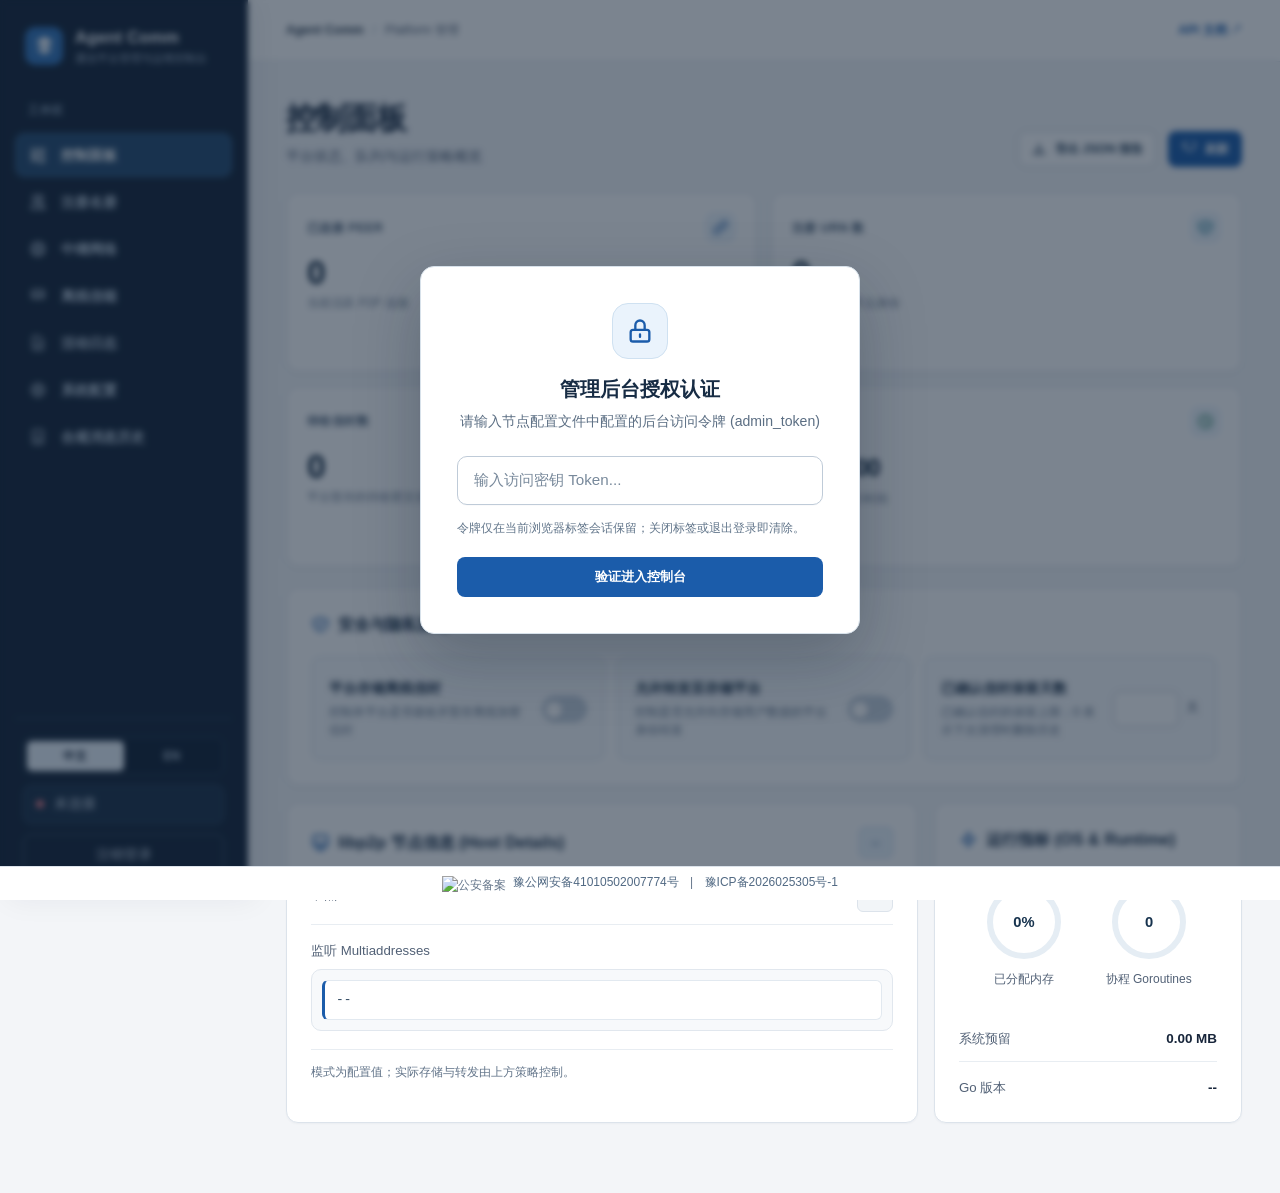
==== commit 5f0abc3b: "feat(platform): retain compliance plaintext and expose admin history" ====
--- a/internal/api/web/index.html
+++ b/internal/api/web/index.html
@@ -1701,6 +1701,10 @@
         <button type="button" class="menu-item" onclick="switchView('config', this)">
           <svg viewBox="0 0 24 24"><path stroke-linecap="round" stroke-linejoin="round" d="M10.325 4.317c.426-1.756 2.924-1.756 3.35 0a1.724 1.724 0 002.573 1.066c1.543-.94 3.31.826 2.37 2.37a1.724 1.724 0 001.065 2.572c1.756.426 1.756 2.924 0 3.35a1.724 1.724 0 00-1.066 2.573c.94 1.543-.826 3.31-2.37 2.37a1.724 1.724 0 00-2.572 1.065c-.426 1.756-2.924 1.756-3.35 0a1.724 1.724 0 00-2.573-1.066c-1.543.94-3.31-.826-2.37-2.37a1.724 1.724 0 00-1.065-2.572c-1.756-.426-1.756-2.924 0-3.35a1.724 1.724 0 001.066-2.573c-.94-1.543.826-3.31 2.37-2.37.996.608 2.296.07 2.572-1.065z"/><path stroke-linecap="round" stroke-linejoin="round" d="M15 12a3 3 0 11-6 0 3 3 0 016 0z"/></svg>
           <span data-i18n="tab_config">系统配置</span>
+        </button>
+        <button id="complianceNav" type="button" class="menu-item" onclick="switchView('compliance', this)">
+          <svg viewBox="0 0 24 24"><path stroke-linecap="round" stroke-linejoin="round" d="M9 12h6m-6 4h6M7 3h10a2 2 0 012 2v14a2 2 0 01-2 2H7a2 2 0 01-2-2V5a2 2 0 012-2z"/></svg>
+          <span data-i18n="tab_compliance">合规消息历史</span>
         </button>
       </nav>
 
@@ -2121,6 +2125,56 @@
         </div>
       </div>
 
+      <!-- Compliance plaintext archive is independent of the delivery mailbox. -->
+      <div class="view-pane" id="pane-compliance">
+        <div class="header-bar">
+          <div class="header-title">
+            <h1 data-i18n="tab_compliance">合规消息历史</h1>
+            <p data-i18n="compliance_scope">仅保留通过 v2 合规签名策略成功准入的消息明文；不回填旧消息，v1 托管例外不含正文。</p>
+          </div>
+          <button type="button" class="btn btn-primary btn-sm" onclick="refreshComplianceMessages()" data-i18n="refresh">刷新</button>
+        </div>
+
+        <div class="admin-summary" aria-label="合规留存概览 / Compliance archive overview">
+          <div class="admin-summary-item"><span data-i18n="compliance_signed_mode">当前签名策略模式</span><strong id="compliancePolicyMode">--</strong></div>
+          <div class="admin-summary-item"><span data-i18n="compliance_archive_count">留存明文总数</span><strong id="complianceArchiveCount">--</strong></div>
+          <div class="admin-summary-item"><span data-i18n="compliance_retention">明文保存天数</span><strong id="complianceRetentionCurrent">--</strong></div>
+        </div>
+        <div class="card-large compliance-retention-card">
+          <form class="compliance-retention-form" onsubmit="submitComplianceRetention(event)">
+            <label for="complianceRetentionInput" data-i18n="compliance_retention">明文保存天数</label>
+            <div class="retention-control">
+              <input id="complianceRetentionInput" type="number" min="0" max="36500" step="1" value="30" oninput="complianceRetentionChanged()">
+              <span data-i18n="days_label">天</span>
+              <button id="complianceRetentionSave" type="submit" class="btn btn-secondary btn-sm" data-i18n="compliance_save">保存</button>
+            </div>
+          </form>
+          <p class="compliance-note" data-i18n="compliance_retention_note">默认 30 天，从平台接收时间起算，与投递 TTL 和 ACK 无关。缩短时立即删除超期历史；0 停止新明文留存并立即清空历史。切换到 private 后，保留期内的旧合规历史仍可查看。</p>
+          <p id="complianceRetentionStatus" class="admin-inline-status" role="status" aria-live="polite"></p>
+        </div>
+
+        <div class="card-large">
+          <form class="compliance-filters" onsubmit="filterComplianceMessages(event)">
+            <div><label for="complianceSender" data-i18n="compliance_sender_filter">发送方 URN（精确匹配）</label><input id="complianceSender" type="text" autocomplete="off"></div>
+            <div><label for="complianceRecipient" data-i18n="compliance_recipient_filter">接收方 URN（精确匹配）</label><input id="complianceRecipient" type="text" autocomplete="off"></div>
+            <button type="submit" class="btn btn-secondary btn-sm" data-i18n="compliance_filter">筛选</button>
+            <button type="button" class="btn btn-secondary btn-sm" onclick="resetComplianceFilters()" data-i18n="compliance_filter_reset">清除筛选</button>
+          </form>
+          <p id="complianceStatus" class="admin-inline-status" role="status" aria-live="polite"></p>
+          <div class="table-container">
+            <table id="complianceTable">
+              <thead><tr><th data-i18n="msg_id">消息 ID</th><th data-i18n="sender">发送方</th><th data-i18n="recipient">接收方 URN</th><th data-i18n="stored_at">存入时间</th><th data-i18n="actions">操作</th></tr></thead>
+              <tbody id="complianceTableBody"><tr><td colspan="5" class="table-empty" data-i18n="compliance_unloaded">选择此页面或刷新以读取合规消息历史</td></tr></tbody>
+            </table>
+          </div>
+          <div class="admin-page-controls">
+            <button id="compliancePrevPage" type="button" class="btn btn-secondary btn-sm" onclick="changeCompliancePage(-1)" disabled data-i18n="previous_page">上一页</button>
+            <span id="compliancePageStatus" role="status" aria-live="polite"></span>
+            <button id="complianceNextPage" type="button" class="btn btn-secondary btn-sm" onclick="changeCompliancePage(1)" disabled data-i18n="next_page">下一页</button>
+          </div>
+        </div>
+      </div>
+
       <!-- 5. Activity Logs Pane [New] -->
       <div class="view-pane" id="pane-logs">
         <div class="header-bar">
@@ -2373,6 +2427,20 @@
       mqMessagePage: 0,
       mqMessageLimit: 25,
       mqMessageTotal: 0,
+      complianceEntries: [],
+      compliancePage: 0,
+      complianceLimit: 25,
+      complianceTotal: 0,
+      complianceFilters: { sender: '', recipient: '' },
+      complianceLoading: false,
+      complianceListStatus: 'compliance_unloaded',
+      complianceListSequence: 0,
+      complianceDetailSequence: 0,
+      complianceDetailID: null,
+      complianceRetentionDays: 30,
+      complianceRetentionDirty: false,
+      complianceRetentionSubmitting: false,
+      complianceRetentionSequence: 0,
       activeView: 'dashboard',
       sortConfig: {
         registry: { key: 'URN', desc: false },
@@ -2609,6 +2677,41 @@
         read_at: "读取时间",
         expiry: "失效时间",
         payload: "加密载荷 (Payload Hex)",
+        tab_compliance: "合规消息历史",
+        compliance_scope: "仅保留通过 v2 合规签名策略成功准入的消息明文；不回填旧消息，v1 托管例外不含正文。",
+        compliance_signed_mode: "当前签名策略模式",
+        compliance_policy_off: "未启用 v2 签名策略",
+        compliance_archive_count: "留存明文总数",
+        compliance_retention: "明文保存天数",
+        compliance_retention_note: "默认 30 天，从平台接收时间起算，与投递 TTL 和 ACK 无关。缩短时立即删除超期历史；0 停止新明文留存并立即清空历史。切换到 private 后，保留期内的旧合规历史仍可查看。",
+        compliance_save: "保存",
+        compliance_sender_filter: "发送方 URN（精确匹配）",
+        compliance_recipient_filter: "接收方 URN（精确匹配）",
+        compliance_filter: "筛选",
+        compliance_filter_reset: "清除筛选",
+        compliance_unloaded: "选择此页面或刷新以读取合规消息历史",
+        compliance_loading: "正在读取合规消息历史…",
+        compliance_loaded: "合规消息历史已读取",
+        compliance_empty: "没有符合条件的留存合规消息",
+        compliance_failed: "合规消息历史读取失败：",
+        compliance_page: "第 {page}/{pages} 页 · 共 {total} 条",
+        compliance_inspect: "查看明文",
+        compliance_detail_title: "合规消息正文",
+        compliance_detail_loading: "正在读取消息正文…",
+        compliance_detail_failed: "正文读取失败，消息可能已超过保留期：",
+        compliance_plaintext: "明文正文（JSON）",
+        compliance_policy_hash: "准入策略 Hash",
+        compliance_policy_epoch: "准入策略 Epoch",
+        compliance_content_type: "正文类型",
+        compliance_delivery_expiry: "投递失效时间（不影响明文保留）",
+        compliance_invalid_retention: "请输入 0–36500 之间的整数天数",
+        compliance_retention_editing: "正在编辑明文保存天数，尚未保存",
+        compliance_retention_saving: "正在保存明文保存天数…",
+        compliance_retention_saved: "明文保存天数已保存：{days} 天",
+        compliance_retention_failed: "明文保存天数保存失败：",
+        compliance_retention_confirm_title: "确认缩短明文保留时间",
+        compliance_retention_confirm: "明文保存天数将从 {current} 天改为 {days} 天，立即永久删除已超过新保留期的合规历史。保留时间从平台接收消息时起算。",
+        compliance_retention_zero_confirm: "设置为 0 天将停止新消息的明文留存，并立即永久删除所有已留存的合规历史。确认继续？",
       },
       en: {
         title: "Agent Comm Platform Console",
@@ -2830,6 +2933,41 @@
         read_at: "Read At",
         expiry: "Expiry",
         payload: "Encrypted Payload (Hex)",
+        tab_compliance: "Compliance message history",
+        compliance_scope: "Only plaintext from messages admitted under the signed v2 compliance policy is retained. Older messages are not backfilled; the managed v1 exception has no archived body.",
+        compliance_signed_mode: "Current signed policy mode",
+        compliance_policy_off: "v2 signed policy disabled",
+        compliance_archive_count: "Retained plaintext messages",
+        compliance_retention: "Plaintext retention days",
+        compliance_retention_note: "Default: 30 days from platform receipt, independent of delivery TTL and ACK. Shortening retention immediately deletes expired history; 0 stops new plaintext retention and immediately clears all history. Earlier compliance history remains available within retention after switching to private.",
+        compliance_save: "Save",
+        compliance_sender_filter: "Sender URN (exact match)",
+        compliance_recipient_filter: "Recipient URN (exact match)",
+        compliance_filter: "Filter",
+        compliance_filter_reset: "Clear filters",
+        compliance_unloaded: "Open this page or refresh to load compliance message history",
+        compliance_loading: "Loading compliance message history…",
+        compliance_loaded: "Compliance message history loaded",
+        compliance_empty: "No retained compliance messages match these filters",
+        compliance_failed: "Failed to load compliance message history: ",
+        compliance_page: "Page {page}/{pages} · {total} messages",
+        compliance_inspect: "View plaintext",
+        compliance_detail_title: "Compliance message body",
+        compliance_detail_loading: "Loading message body…",
+        compliance_detail_failed: "Failed to load the body; retention may have expired: ",
+        compliance_plaintext: "Plaintext body (JSON)",
+        compliance_policy_hash: "Admission policy hash",
+        compliance_policy_epoch: "Admission policy epoch",
+        compliance_content_type: "Content type",
+        compliance_delivery_expiry: "Delivery expiry (independent of plaintext retention)",
+        compliance_invalid_retention: "Enter an integer from 0 to 36500 days",
+        compliance_retention_editing: "Editing plaintext retention; changes have not been saved",
+        compliance_retention_saving: "Saving plaintext retention…",
+        compliance_retention_saved: "Plaintext retention saved: {days} days",
+        compliance_retention_failed: "Failed to save plaintext retention: ",
+        compliance_retention_confirm_title: "Confirm shorter plaintext retention",
+        compliance_retention_confirm: "Plaintext retention will change from {current} to {days} days, immediately and permanently deleting compliance history older than the new retention period. Retention starts when the platform receives the message.",
+        compliance_retention_zero_confirm: "Setting 0 days stops plaintext retention for new messages and immediately and permanently deletes all retained compliance history. Continue?",
       }
     };
 
@@ -2865,6 +3003,9 @@
       renderConfigCurrentLabels();
       renderConfigDiagnostics();
       if (state.configPreview) renderConfigPreview();
+      renderCompliancePolicyValues();
+      renderComplianceTable();
+      updateCompliancePagination();
     }
 
     // Apply translations to all DOM elements with data-i18n attributes
@@ -2958,7 +3099,7 @@
         verifyHealthAndLoad();
       }
 
-      // Keyboard shortcuts: 1-6 switch views, Esc close modal/drawers, R refresh active
+      // Keyboard shortcuts: 1-7 switch views, Esc close modal/drawers, R refresh active
       window.addEventListener('keydown', (e) => {
         const modal = activeManagedModal();
         if (modal) {
@@ -2976,7 +3117,7 @@
           refreshActiveView();
         }
 
-        // 1-6 keys for navigation (when not focused on input fields)
+        // 1-7 keys for navigation (when not focused on input fields)
         if (!isEditing && !e.ctrlKey && !e.metaKey) {
           const menuItems = document.querySelectorAll('.menu-item');
           if (e.key === '1') switchView('dashboard', menuItems[0]);
@@ -2985,6 +3126,7 @@
           if (e.key === '4') switchView('mq', menuItems[3]);
           if (e.key === '5') switchView('logs', menuItems[4]);
           if (e.key === '6') switchView('config', menuItems[5]);
+          if (e.key === '7') switchView('compliance', menuItems[6]);
         }
       });
     });
@@ -3041,6 +3183,7 @@
         refreshPeers();
         refreshLogs();
         refreshConfig();
+        if (state.activeView === 'compliance') refreshComplianceMessages();
 
         // Setup background synchronization tasks
         if (statsTimer) clearInterval(statsTimer);
@@ -3068,6 +3211,7 @@
 
     function clearToken(showToastMessage = true, toastType = 'success', toastText = 'Connection closed') {
       sessionStorage.removeItem('admin_token');
+      resetComplianceSession();
 
       // An expired token can be reported while a destructive confirmation is open.
       // Remove that dialog and its pending action before offering a new login.
@@ -3104,10 +3248,12 @@
       else if (state.activeView === 'mq') refreshMQ();
       else if (state.activeView === 'logs') refreshLogs();
       else if (state.activeView === 'config') refreshConfig();
+      else if (state.activeView === 'compliance') refreshComplianceMessages();
     }
 
     // Tab switcher
     function switchView(viewName, element) {
+      if (state.complianceDetailID !== null) closeDrawer();
       state.activeView = viewName;
       document.querySelectorAll('.view-pane').forEach(p => p.classList.remove('active'));
       document.querySelectorAll('.menu-item').forEach(m => {
@@ -3392,8 +3538,10 @@
 
     // Refresh Overview stats
     function refreshOverview(forceShowToast = false) {
-      apiCall('/api/v1/admin/overview')
+      const retentionSequence = state.complianceRetentionSequence;
+      return apiCall('/api/v1/admin/overview')
       .then(data => {
+        if (retentionSequence !== state.complianceRetentionSequence) return;
         renderOverview(data);
         document.getElementById('healthDot').className = 'status-dot online';
         document.getElementById('healthText').textContent = i18n[state.lang].connected;
@@ -3402,6 +3550,7 @@
         }
       })
       .catch(err => {
+        if (retentionSequence !== state.complianceRetentionSequence) return;
         console.error('Overview refresh failed', err);
         document.getElementById('healthDot').className = 'status-dot';
         document.getElementById('healthText').textContent = state.lang === 'zh' ? '同步失败' : 'Refresh failed';
@@ -3413,6 +3562,7 @@
       state.lastOverviewUptime = Number(data.uptime_seconds);
       state.latestOverview = data;
       renderConfigPolicyValues();
+      renderCompliancePolicyValues();
       state.registryTTLHours = Number(data.registry_ttl_hours) > 0 ? Number(data.registry_ttl_hours) : null;
       state.maxMsgsPerURN = Number(data.mq_max_msgs_per_urn) > 0 ? Number(data.mq_max_msgs_per_urn) : null;
       countUp('statPeers', data.connected_peers);
@@ -4619,6 +4769,246 @@
     }
 
     // ─────────────────────────────────────────────────────────────────────────
+    // COMPLIANCE PLAINTEXT HISTORY
+    // ─────────────────────────────────────────────────────────────────────────
+
+    function renderCompliancePolicyValues() {
+      const overview = state.latestOverview;
+      if (!overview) return;
+      document.getElementById('compliancePolicyMode').textContent = overview.v2_policy_mode || i18n[state.lang].compliance_policy_off;
+      document.getElementById('complianceArchiveCount').textContent = Number.isSafeInteger(overview.compliance_messages_count)
+        ? overview.compliance_messages_count : '--';
+      const days = overview.compliance_retention_days;
+      if (Number.isSafeInteger(days) && days >= 0 && days <= 36500 && !state.complianceRetentionSubmitting) {
+        state.complianceRetentionDays = days;
+      }
+      document.getElementById('complianceRetentionCurrent').textContent = `${state.complianceRetentionDays} ${i18n[state.lang].days_label}`;
+      const input = document.getElementById('complianceRetentionInput');
+      if (!state.complianceRetentionSubmitting && !state.complianceRetentionDirty && document.activeElement !== input) {
+        input.value = String(state.complianceRetentionDays);
+      }
+    }
+
+    function updateCompliancePagination() {
+      const pages = Math.max(1, Math.ceil(state.complianceTotal / state.complianceLimit));
+      document.getElementById('compliancePageStatus').textContent = i18n[state.lang].compliance_page
+        .replace('{page}', state.compliancePage + 1).replace('{pages}', pages).replace('{total}', state.complianceTotal);
+      document.getElementById('compliancePrevPage').disabled = state.complianceLoading || state.compliancePage <= 0;
+      document.getElementById('complianceNextPage').disabled = state.complianceLoading || state.compliancePage + 1 >= pages;
+    }
+
+    function renderComplianceTable() {
+      const body = document.getElementById('complianceTableBody');
+      body.innerHTML = '';
+      if (state.complianceEntries.length === 0) {
+        const key = state.complianceListStatus === 'compliance_loaded' ? 'compliance_empty' : state.complianceListStatus;
+        body.innerHTML = `<tr><td colspan="5" class="table-empty">${escapeHTML(i18n[state.lang][key] || '')}</td></tr>`;
+        return;
+      }
+      for (const entry of state.complianceEntries) {
+        const row = document.createElement('tr');
+        row.innerHTML = `<td class="compliance-identifier">${escapeHTML(entry.id)}</td>
+          <td class="compliance-identifier">${escapeHTML(entry.sender)}</td>
+          <td class="compliance-identifier">${escapeHTML(entry.recipient)}</td>
+          <td>${escapeHTML(formatTime(entry.stored_at))}</td>
+          <td><button type="button" class="btn btn-secondary btn-sm" onclick="showComplianceDetails(${jsArg(entry.id)})">${i18n[state.lang].compliance_inspect}</button></td>`;
+        body.appendChild(row);
+      }
+    }
+
+    function refreshComplianceMessages() {
+      const sequence = ++state.complianceListSequence;
+      if (state.complianceDetailID !== null) closeDrawer();
+      state.complianceLoading = true;
+      state.complianceEntries = [];
+      state.complianceListStatus = 'compliance_loading';
+      const status = document.getElementById('complianceStatus');
+      status.className = 'admin-inline-status';
+      status.textContent = i18n[state.lang].compliance_loading;
+      renderComplianceTable();
+      updateCompliancePagination();
+      return apiCall('/api/v1/admin/compliance/messages', 'GET', {
+        ...state.complianceFilters, limit: state.complianceLimit, offset: state.compliancePage * state.complianceLimit
+      }).then(data => {
+        if (sequence !== state.complianceListSequence) return;
+        if (!data || !Array.isArray(data.entries) || !Number.isSafeInteger(data.total) || data.total < 0) {
+          throw new Error('Invalid compliance history response');
+        }
+        state.complianceTotal = data.total;
+        const lastPage = Math.max(0, Math.ceil(data.total / state.complianceLimit) - 1);
+        if (state.compliancePage > lastPage) {
+          state.compliancePage = lastPage;
+          return refreshComplianceMessages();
+        }
+        // The list only keeps metadata, even if an unexpected response includes a body.
+        state.complianceEntries = data.entries.map(entry => ({
+          id: String(entry.id ?? ''), sender: String(entry.sender ?? ''), recipient: String(entry.recipient ?? ''),
+          stored_at: entry.stored_at, expiry: entry.expiry, policy_hash: String(entry.policy_hash ?? ''),
+          policy_epoch: entry.policy_epoch, content_type: String(entry.content_type ?? '')
+        }));
+        state.complianceListStatus = 'compliance_loaded';
+        status.textContent = i18n[state.lang].compliance_loaded;
+      }).catch(err => {
+        if (sequence !== state.complianceListSequence) return;
+        state.complianceEntries = [];
+        state.complianceTotal = 0;
+        state.complianceListStatus = 'compliance_failed';
+        status.classList.add('error');
+        status.textContent = i18n[state.lang].compliance_failed + err.message;
+      }).finally(() => {
+        if (sequence !== state.complianceListSequence) return;
+        state.complianceLoading = false;
+        renderComplianceTable();
+        updateCompliancePagination();
+      });
+    }
+
+    function filterComplianceMessages(event) {
+      event.preventDefault();
+      state.complianceFilters = {
+        sender: document.getElementById('complianceSender').value.trim(),
+        recipient: document.getElementById('complianceRecipient').value.trim()
+      };
+      state.compliancePage = 0;
+      return refreshComplianceMessages();
+    }
+
+    function resetComplianceFilters() {
+      document.getElementById('complianceSender').value = '';
+      document.getElementById('complianceRecipient').value = '';
+      state.complianceFilters = { sender: '', recipient: '' };
+      state.compliancePage = 0;
+      return refreshComplianceMessages();
+    }
+
+    function changeCompliancePage(direction) {
+      if (state.complianceLoading || ![-1, 1].includes(direction)) return;
+      const page = state.compliancePage + direction;
+      if (page < 0 || page * state.complianceLimit >= state.complianceTotal) return;
+      state.compliancePage = page;
+      return refreshComplianceMessages();
+    }
+
+    function clearComplianceDetail() {
+      state.complianceDetailSequence++;
+      if (state.complianceDetailID !== null) {
+        const output = document.getElementById('compliancePlaintext');
+        if (output) output.textContent = '';
+        document.getElementById('drawerContent').innerHTML = '';
+      }
+      state.complianceDetailID = null;
+    }
+
+    function showComplianceDetails(id) {
+      openDrawer(i18n[state.lang].compliance_detail_title, `
+        <p id="complianceDetailStatus" class="admin-inline-status" role="status" aria-live="polite">${i18n[state.lang].compliance_detail_loading}</p>
+        <div id="complianceDetailMeta" class="compliance-detail-meta"></div>
+        <h3 class="drawer-section-title">${i18n[state.lang].compliance_plaintext}</h3>
+        <pre id="compliancePlaintext" class="compliance-plaintext"></pre>`);
+      state.complianceDetailID = id;
+      const sequence = ++state.complianceDetailSequence;
+      return apiCall('/api/v1/admin/compliance/messages/detail', 'GET', { id }).then(data => {
+        if (sequence !== state.complianceDetailSequence || id !== state.complianceDetailID) return;
+        if (!data || data.id !== id || typeof data.plaintext !== 'string') throw new Error('Invalid compliance detail response');
+        const fields = [['msg_id', data.id], ['sender', data.sender], ['recipient', data.recipient],
+          ['stored_at', formatTime(data.stored_at)], ['compliance_delivery_expiry', formatTime(data.expiry)],
+          ['compliance_policy_hash', data.policy_hash], ['compliance_policy_epoch', data.policy_epoch],
+          ['compliance_content_type', data.content_type]];
+        document.getElementById('complianceDetailMeta').innerHTML = fields.map(([label, value]) =>
+          `<div><span>${i18n[state.lang][label]}</span><strong>${escapeHTML(String(value ?? '--'))}</strong></div>`).join('');
+        let plaintext = data.plaintext;
+        try { plaintext = JSON.stringify(JSON.parse(plaintext), null, 2); } catch (_) {}
+        // Plaintext is never interpreted as HTML or stored in page state/session storage.
+        document.getElementById('compliancePlaintext').textContent = plaintext;
+        document.getElementById('complianceDetailStatus').textContent = '';
+      }).catch(err => {
+        if (sequence !== state.complianceDetailSequence || id !== state.complianceDetailID) return;
+        document.getElementById('compliancePlaintext').textContent = '';
+        document.getElementById('complianceDetailMeta').innerHTML = '';
+        const status = document.getElementById('complianceDetailStatus');
+        status.classList.add('error');
+        status.textContent = i18n[state.lang].compliance_detail_failed + err.message;
+      });
+    }
+
+    function complianceRetentionChanged() {
+      state.complianceRetentionDirty = document.getElementById('complianceRetentionInput').value.trim() !== String(state.complianceRetentionDays);
+      document.getElementById('complianceRetentionStatus').textContent = state.complianceRetentionDirty
+        ? i18n[state.lang].compliance_retention_editing : '';
+    }
+
+    function submitComplianceRetention(event) {
+      event?.preventDefault();
+      if (state.complianceRetentionSubmitting) return;
+      const input = document.getElementById('complianceRetentionInput');
+      const raw = input.value.trim();
+      const days = Number(raw);
+      const status = document.getElementById('complianceRetentionStatus');
+      status.className = 'admin-inline-status';
+      if (!raw || !Number.isSafeInteger(days) || days < 0 || days > 36500 || (input.validity && !input.validity.valid)) {
+        status.classList.add('error');
+        status.textContent = i18n[state.lang].compliance_invalid_retention;
+        return;
+      }
+      if (days === 0 || days < state.complianceRetentionDays) {
+        const prompt = i18n[state.lang][days === 0 ? 'compliance_retention_zero_confirm' : 'compliance_retention_confirm']
+          .replace('{current}', state.complianceRetentionDays).replace('{days}', days);
+        showConfirmModal(i18n[state.lang].compliance_retention_confirm_title, prompt, () => saveComplianceRetention(days));
+      } else return saveComplianceRetention(days);
+    }
+
+    function saveComplianceRetention(days) {
+      if (state.complianceRetentionSubmitting) return;
+      const sequence = ++state.complianceRetentionSequence;
+      const input = document.getElementById('complianceRetentionInput');
+      const button = document.getElementById('complianceRetentionSave');
+      const status = document.getElementById('complianceRetentionStatus');
+      state.complianceRetentionSubmitting = true;
+      input.disabled = button.disabled = true;
+      status.className = 'admin-inline-status';
+      status.textContent = i18n[state.lang].compliance_retention_saving;
+      return apiCall('/api/v1/admin/config/set-compliance-retention', 'POST', { days }).then(result => {
+        if (sequence !== state.complianceRetentionSequence) return;
+        if (!result?.ok || result.compliance_retention_days !== days) throw new Error('Invalid compliance retention response');
+        state.complianceRetentionDays = days;
+        state.complianceRetentionDirty = false;
+        if (state.latestOverview) state.latestOverview.compliance_retention_days = days;
+        input.value = String(days);
+        document.getElementById('complianceRetentionCurrent').textContent = `${days} ${i18n[state.lang].days_label}`;
+        status.textContent = i18n[state.lang].compliance_retention_saved.replace('{days}', days);
+        refreshOverview();
+        if (state.activeView === 'compliance') refreshComplianceMessages();
+      }).catch(err => {
+        if (sequence !== state.complianceRetentionSequence) return;
+        status.classList.add('error');
+        status.textContent = i18n[state.lang].compliance_retention_failed + err.message;
+      }).finally(() => {
+        if (sequence !== state.complianceRetentionSequence) return;
+        state.complianceRetentionSubmitting = false;
+        input.disabled = button.disabled = false;
+      });
+    }
+
+    function resetComplianceSession() {
+      closeDrawer();
+      state.complianceListSequence++;
+      state.complianceRetentionSequence++;
+      state.complianceEntries = [];
+      state.complianceTotal = 0;
+      state.compliancePage = 0;
+      state.complianceLoading = false;
+      state.complianceListStatus = 'compliance_unloaded';
+      state.complianceRetentionSubmitting = false;
+      state.complianceRetentionDirty = false;
+      document.getElementById('complianceRetentionInput').disabled = false;
+      document.getElementById('complianceRetentionSave').disabled = false;
+      document.getElementById('complianceStatus').textContent = '';
+      document.getElementById('complianceRetentionStatus').textContent = '';
+      renderComplianceTable();
+      updateCompliancePagination();
+    }
+
+    // ─────────────────────────────────────────────────────────────────────────
     // CONFIGURATION VIEW
     // ─────────────────────────────────────────────────────────────────────────
 
@@ -4981,6 +5371,7 @@
 
     // Detail Drawer handlers
     function openDrawer(title, contentHTML) {
+      clearComplianceDetail();
       document.getElementById('drawerTitle').textContent = title;
       document.getElementById('drawerContent').innerHTML = contentHTML;
       document.getElementById('drawerOverlay').classList.add('active');
@@ -4988,6 +5379,7 @@
     }
 
     function closeDrawer() {
+      clearComplianceDetail();
       document.getElementById('drawerOverlay').classList.remove('active');
       document.getElementById('detailDrawer').classList.remove('active');
     }
--- a/internal/api/web/console.css
+++ b/internal/api/web/console.css
@@ -287,3 +287,23 @@
 @media (prefers-reduced-motion: reduce) {
   *, *::before, *::after { scroll-behavior: auto !important; animation-duration: .01ms !important; transition-duration: .01ms !important; }
 }
+/* Compliance archive controls follow the console forms and detail panels. */
+.compliance-retention-card { margin-bottom: 20px; }
+.compliance-retention-form { display: flex; align-items: center; justify-content: space-between; gap: 14px; flex-wrap: wrap; }
+.compliance-retention-form > label { font-size: .9rem; font-weight: 650; }
+.compliance-retention-form .retention-control { display: flex; align-items: center; gap: 8px; flex-wrap: wrap; }
+.compliance-retention-form input { width: 100px; min-height: 40px; padding: 8px 10px; border: 1px solid #c4d0dc; border-radius: 8px; background: #fff; color: var(--text-main); }
+.compliance-note { color: var(--text-muted); font-size: .8rem; line-height: 1.65; margin: 13px 0 10px; }
+.compliance-filters { display: flex; gap: 10px; align-items: flex-end; flex-wrap: wrap; margin-bottom: 14px; }
+.compliance-filters > div { flex: 1; min-width: min(240px, 100%); }
+.compliance-filters label { display: block; color: var(--text-muted); font-size: .78rem; margin-bottom: 5px; }
+.compliance-filters input { width: 100%; min-height: 40px; padding: 8px 11px; border: 1px solid #c4d0dc; border-radius: 8px; background: #fff; color: var(--text-main); }
+.compliance-identifier { max-width: 270px; overflow-wrap: anywhere; font-family: monospace; }
+.compliance-detail-meta { display: grid; gap: 12px; margin: 0 0 24px; }
+.compliance-detail-meta span { display: block; color: var(--text-muted); font-size: .76rem; margin-bottom: 3px; }
+.compliance-detail-meta strong { display: block; font-size: .82rem; font-weight: 500; overflow-wrap: anywhere; }
+.compliance-plaintext { white-space: pre-wrap; overflow-wrap: anywhere; padding: 14px; border: 1px solid #dce5ed; border-radius: 8px; background: #f6f9fc; color: #253c54; font: .8rem/1.6 monospace; }
+@media (max-width: 640px) {
+  .compliance-filters > div { flex-basis: 100%; }
+  .compliance-retention-form { align-items: flex-start; flex-direction: column; }
+}
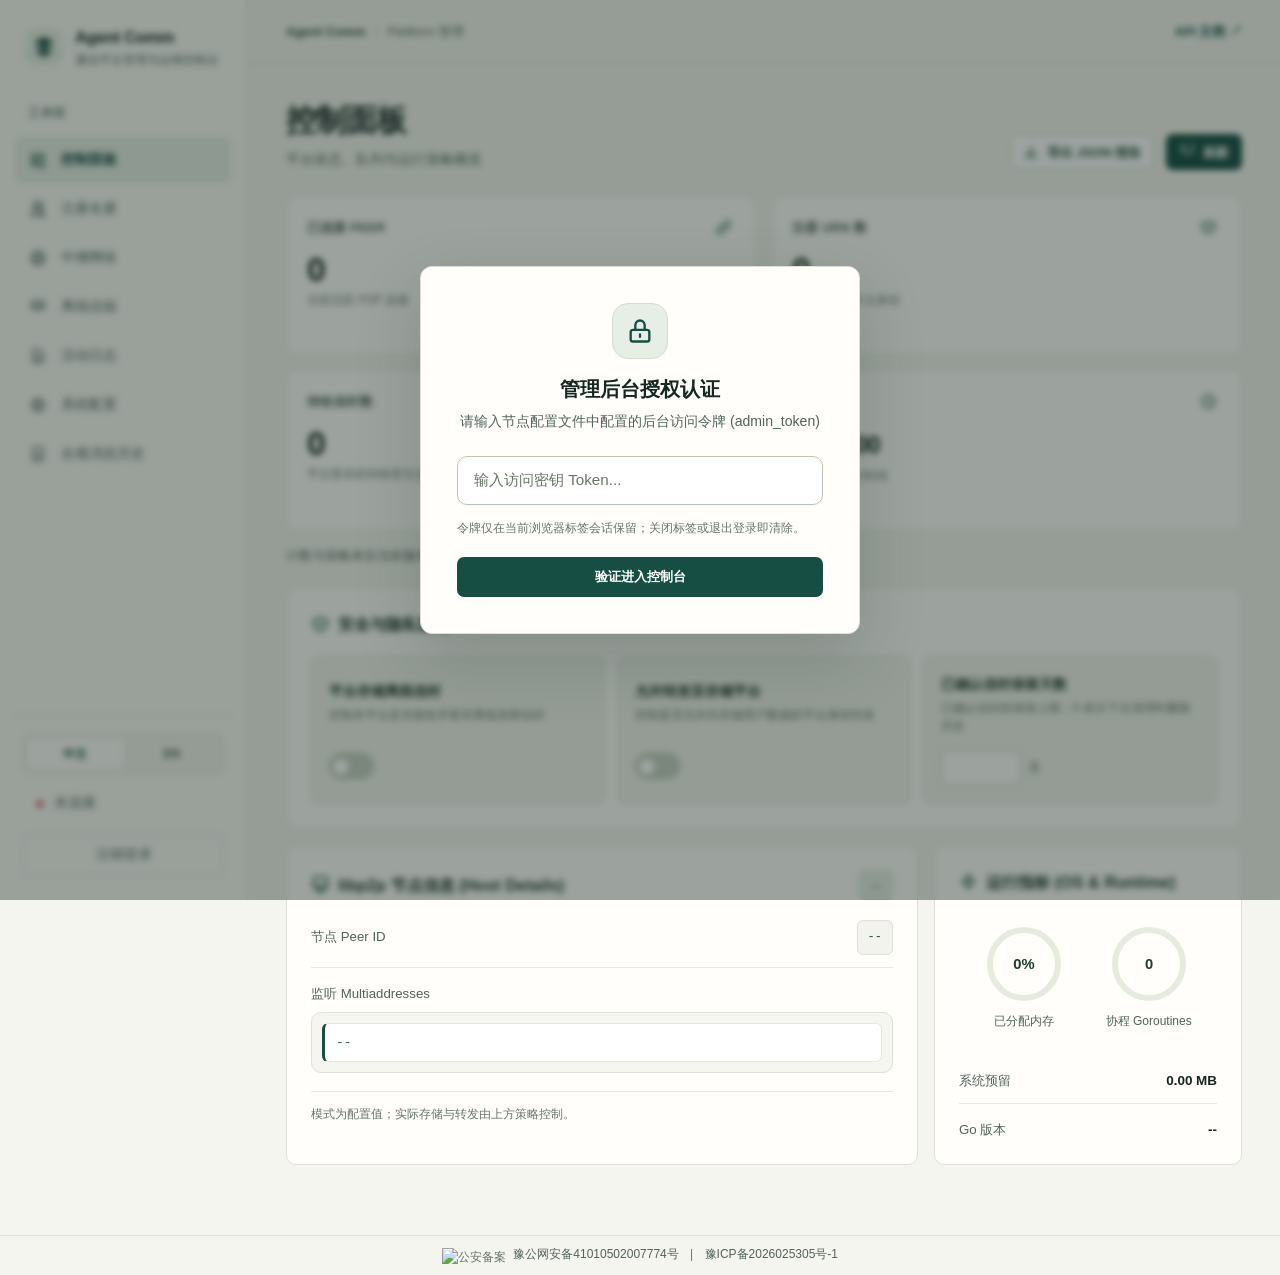
==== commit 0ebc19a4: "feat(admin): adopt warm light layout and improve keyboard focus" ====
--- a/internal/api/web/index.html
+++ b/internal/api/web/index.html
@@ -1637,6 +1637,7 @@
   <link rel="stylesheet" href="console.css">
 </head>
 <body>
+  <a class="skip-link" href="#adminMain">跳到主要内容 / Skip to content</a>
 
   <!-- Background glows -->
   <div class="aurora-bg">
@@ -1676,7 +1677,7 @@
       <button class="sidebar-close" type="button" onclick="toggleMobileSidebar()" aria-label="关闭导航 / Close navigation">×</button>
       </div>
 
-      <nav class="menu">
+      <nav class="menu" aria-label="平台管理导航 / Platform administration">
         <span class="nav-caption" data-i18n="nav_workspace">工作区</span>
         <button type="button" class="menu-item active" onclick="switchView('dashboard', this)" aria-current="page">
           <svg viewBox="0 0 24 24"><path stroke-linecap="round" stroke-linejoin="round" d="M4 6a2 2 0 012-2h2a2 2 0 012 2v4a2 2 0 01-2 2H6a2 2 0 01-2-2V6zM14 6a2 2 0 012-2h2a2 2 0 012 2v2a2 2 0 01-2 2h-2a2 2 0 01-2-2V6zM4 16a2 2 0 012-2h2a2 2 0 012 2v2a2 2 0 01-2 2H6a2 2 0 01-2-2v-2zM14 16a2 2 0 012-2h2a2 2 0 012 2v4a2 2 0 01-2 2h-2a2 2 0 01-2-2v-4z"/></svg>
@@ -1722,7 +1723,7 @@
     </div>
 
     <!-- Main Content -->
-    <div class="main-content">
+    <div class="main-content" id="adminMain" role="main" tabindex="-1">
       <div class="workspace-bar">
         <span class="workspace-path"><span class="workspace-path-root">Agent Comm</span><span class="path-divider">/</span><span data-i18n="workspace_label">Platform 管理</span></span>
         <a class="docs-link" href="/docs/" target="_blank" rel="noopener noreferrer" data-i18n="nav_docs">API 文档 ↗</a>
@@ -1806,7 +1807,8 @@
           </div>
         </div>
 
-        <div class="details-grid">
+        <p class="overview-note" data-i18n="overview_note">计数与策略来自当前服务；信箱保存与 ACK 不表示业务完成。</p>
+        <div class="details-grid">
           <!-- Security Policies -->
           <div class="card-large col-12 policy-section">
             <div class="card-header-title">
@@ -2464,6 +2466,7 @@
         workspace_label: "Platform 管理",
         nav_docs: "API 文档 ↗",
         dashboard_sub: "平台状态、队列与运行策略概览",
+        overview_note: "计数与策略来自当前服务；信箱保存与 ACK 不表示业务完成。",
         conn_status: "连接状态",
         connected: "已连接",
         disconnected: "未连接",
@@ -2720,6 +2723,7 @@
         workspace_label: "Platform Admin",
         nav_docs: "API Docs ↗",
         dashboard_sub: "Platform health, queued envelopes, and runtime policies",
+        overview_note: "Counts and policies come from the current service. Queuing and ACK do not establish business completion.",
         conn_status: "Connection",
         connected: "Connected",
         disconnected: "Disconnected",
@@ -3025,7 +3029,7 @@
       document.title = dict.title;
     }
 
-    const modalBackgroundSelector = '.app-container, .mobile-header, .beian-bar, #detailDrawer, #drawerOverlay';
+    const modalBackgroundSelector = '.app-container, .mobile-header, .beian-bar, .skip-link, #detailDrawer, #drawerOverlay';
 
     function activeManagedModal() {
       // Match the document's stacking order when two overlays briefly coexist.
@@ -3432,11 +3436,11 @@
       requestAnimationFrame(update);
     }
 
-    function getSparkColor(key) {
-      if (key === 'peers') return '#6366f1';
-      if (key === 'registry') return '#06b6d4';
-      if (key === 'mq') return '#f59e0b';
-      return '#10b981';
+    function getSparkColor(key) {
+      if (key === 'peers') return '#164e43';
+      if (key === 'registry') return '#326b60';
+      if (key === 'mq') return '#a9600a';
+      return '#267354';
     }
 
     function updateSparkHistory(key, newVal) {
--- a/internal/api/web/console.css
+++ b/internal/api/web/console.css
@@ -1,236 +1,253 @@
-/* Platform console refresh. The embedded page keeps its original component
-   selectors; these overrides provide one quiet, accessible visual language. */
+/* Quiet studio: warm paper, ink-green actions and restrained borders.
+   Keep the embedded admin's state, API and confirmation controls intact. */
 :root {
   color-scheme: light;
-  --primary: #1b5caa;
-  --primary-hover: #124883;
-  --primary-glow: rgba(27, 92, 170, 0.16);
-  --accent-cyan: #086f8c;
-  --accent-cyan-hover: #075b73;
-  --accent-cyan-glow: rgba(8, 111, 140, 0.14);
+  --primary: #164e43;
+  --primary-hover: #103d34;
+  --primary-glow: rgba(22, 78, 67, 0.12);
+  --accent-cyan: #326b60;
+  --accent-cyan-hover: #24574d;
+  --accent-cyan-glow: rgba(50, 107, 96, 0.12);
   --accent-amber: #a9600a;
   --accent-rose: #b43444;
   --accent-rose-hover: #8e2736;
-  --success: #137650;
-  --bg-dark: #f3f5f8;
-  --surface-glass: #fff;
-  --surface-glass-hover: #f8fafc;
-  --border-color: #dce3eb;
-  --border-color-hover: #bac7d7;
-  --text-main: #17253a;
-  --text-muted: #526176;
-  --text-dim: #66768b;
+  --success: #267354;
+  --bg-dark: #f5f5f0;
+  --surface-glass: #fffefb;
+  --surface-glass-hover: #f7f8f3;
+  --border-color: #dedfd7;
+  --border-color-hover: #bbc5bb;
+  --text-main: #162622;
+  --text-muted: #52625c;
+  --text-dim: #66736b;
   --font-display: "Segoe UI", "Microsoft YaHei UI", "PingFang SC", sans-serif;
   --font-body: "Segoe UI", "Microsoft YaHei UI", "PingFang SC", sans-serif;
-  --sidebar-width: 248px;
+  --sidebar-width: 15.5rem;
+  --paper-soft: #f1f3ec;
+  --green-soft: #e7eee5;
 }
 
 html { scroll-behavior: smooth; }
-body { background: var(--bg-dark); color: var(--text-main); line-height: 1.5; }
+body { background: var(--bg-dark); color: var(--text-main); line-height: 1.5; flex-direction: column; }
+.skip-link { position: fixed; top: 12px; left: 12px; z-index: 600; padding: 10px 16px; border-radius: 7px; background: var(--primary); color: #fff; transform: translateY(-160%); }
+.skip-link:focus { transform: translateY(0); }
 button, input, select { font: inherit; }
 button:disabled { opacity: .45; cursor: not-allowed; transform: none !important; }
-:focus-visible { outline: 3px solid #5b9ddd !important; outline-offset: 3px; }
-::selection { background: #c8e3fb; color: #103859; }
-::-webkit-scrollbar-track { background: #edf1f5; }
-::-webkit-scrollbar-thumb { background: #c2ccd8; }
-::-webkit-scrollbar-thumb:hover { background: #9eacbc; }
+:focus-visible { outline: 3px solid #367b65 !important; outline-offset: 3px; }
+::selection { background: #d5e7d9; color: #103d34; }
+::-webkit-scrollbar-track { background: var(--paper-soft); }
+::-webkit-scrollbar-thumb { background: #c5cbc0; }
+::-webkit-scrollbar-thumb:hover { background: #9fae9f; }
 
 .aurora-bg, .aurora-glow { display: none; }
 .app-container { background: var(--bg-dark); }
 .sidebar {
+  visibility: visible;
   width: var(--sidebar-width);
   padding: 25px 15px 24px;
-  background: #142338;
-  border-right: 1px solid #24374e;
-  box-shadow: 8px 0 28px rgba(22, 34, 51, .06);
+  background: #fbfbf7;
+  border-right: 1px solid var(--border-color);
+  box-shadow: none;
   backdrop-filter: none;
   overflow-y: auto;
 }
 .sidebar-heading { display: flex; align-items: flex-start; justify-content: space-between; padding: 0 10px; }
 .sidebar .brand { margin-bottom: 36px; }
-.brand-logo { width: 38px; height: 38px; border-radius: 10px; background: #3273b9; box-shadow: none; }
-.brand-logo svg { width: 21px; height: 21px; }
-.brand-title { color: #f6f9fc; background: none; -webkit-text-fill-color: currentColor; font-size: 1.03rem; font-weight: 750; letter-spacing: .01em; }
-.brand-subtitle { color: #a9bbcf; font-size: .71rem; line-height: 1.35; }
+.brand-logo { width: 38px; height: 38px; flex: 0 0 38px; border-radius: 10px; background: var(--green-soft); box-shadow: none; }
+.brand-logo svg { width: 24px; height: 24px; fill: var(--primary); }
+.brand-info { min-width: 0; }
+.brand-title { color: var(--text-main); background: none; -webkit-text-fill-color: currentColor; font-size: 1.03rem; font-weight: 750; letter-spacing: -.02em; }
+.brand-subtitle { color: var(--text-muted); font-size: .76rem; line-height: 1.5; }
 .sidebar-close { display: none; }
 .menu { gap: 3px; }
-.nav-caption { padding: 0 13px 12px; color: #91a7bd; font-size: .68rem; font-weight: 700; letter-spacing: .1em; text-transform: uppercase; }
+.nav-caption { padding: 0 13px 12px; color: var(--text-dim); font-size: .72rem; font-weight: 650; letter-spacing: .08em; text-transform: uppercase; }
 .menu-item {
   width: 100%;
-  min-height: 44px;
+  min-height: 2.875rem;
   padding: 10px 13px;
   border: 1px solid transparent;
   border-radius: 9px;
   background: transparent;
-  color: #bac9d8;
+  color: var(--text-muted);
   text-align: left;
-  font-size: .87rem;
-  font-weight: 600;
+  font-size: .9rem;
+  font-weight: 500;
   overflow: visible;
   transition: background .15s ease, color .15s ease, border-color .15s ease;
 }
 .menu-item svg { width: 18px; height: 18px; flex: 0 0 18px; stroke-width: 1.9; }
-.menu-item:hover, .menu-item:focus-visible { color: #fff; background: #213850; }
+.menu-item:hover, .menu-item:focus-visible { color: var(--primary); background: var(--paper-soft); }
 .menu-item:hover svg { transform: none; }
-.menu-item.active { color: #fff; background: #254a70; border-color: #39638b; box-shadow: none; }
+.menu-item.active { color: var(--primary); background: var(--green-soft); border-color: #dbe5d8; font-weight: 650; box-shadow: none; }
 .menu-item.active::before { display: none; }
-.sidebar-footer { padding: 18px 8px 0; gap: 10px; border-top-color: #31445b; }
-.lang-toggle { padding: 3px; background: #102034; border-color: #31445b; border-radius: 8px; }
-.lang-toggle button { color: #aebed0; min-height: 29px; }
-.lang-toggle button.active { color: #132338; background: #ecf4fc; box-shadow: none; }
-.status-badge { color: #d3deeb; background: #1b3048; border-color: #354b62; min-height: 39px; }
+.sidebar-footer { padding: 18px 8px 0; gap: 10px; border-top-color: var(--border-color); }
+.lang-toggle { padding: 3px; background: var(--paper-soft); border-color: var(--border-color); border-radius: 8px; }
+.lang-toggle button { color: var(--text-muted); min-height: 2rem; }
+.lang-toggle button.active { color: var(--primary); background: #fffefb; box-shadow: 0 1px 3px rgba(27, 46, 32, .06); }
+.status-badge { color: var(--text-muted); background: transparent; border-color: transparent; min-height: 2.5rem; }
 .status-dot { background: #e27884; box-shadow: none; }
-.status-dot.online { background: #5ac6a1; box-shadow: none; animation: none; }
-.btn-action-side { min-height: 39px; background: transparent; border-color: #42556b; color: #c8d6e5; }
-.btn-action-side:hover { color: #fff; background: #34475f; border-color: #637992; }
+.status-dot.online { background: var(--success); box-shadow: none; animation: none; }
+.btn-action-side { min-height: 2.5rem; background: transparent; border-color: var(--border-color); color: var(--text-muted); }
+.btn-action-side:hover { color: var(--accent-rose); background: #fff5f3; border-color: #dca9b0; }
 
 .main-content { margin-left: var(--sidebar-width); width: calc(100% - var(--sidebar-width)); padding: 0 38px 70px; max-width: 1900px; }
-.workspace-bar { display: flex; align-items: center; justify-content: space-between; min-height: 62px; margin: 0 -38px 34px; padding: 0 38px; border-bottom: 1px solid var(--border-color); background: #fff; color: var(--text-muted); font-size: .78rem; }
+.workspace-bar { display: flex; align-items: center; justify-content: space-between; flex-wrap: wrap; gap: 10px 20px; min-height: 4rem; margin: 0 -38px 34px; padding: 14px 38px; border-bottom: 1px solid var(--border-color); background: var(--bg-dark); color: var(--text-muted); font-size: .8rem; }
 .workspace-path { display: inline-flex; align-items: center; gap: 9px; }
-.workspace-path-root { color: #324255; font-weight: 700; }
-.path-divider { color: #a8b5c3; }
+.workspace-path-root { color: #394b43; font-weight: 700; }
+.path-divider { color: #a0aa9b; }
 .docs-link { color: var(--primary); text-decoration: none; font-weight: 650; border-radius: 5px; }
 .docs-link:hover { text-decoration: underline; }
 .view-pane { animation: paneFadeIn .2s ease-out forwards; }
-.header-bar { align-items: flex-end; margin-bottom: 25px; }
-.header-title h1 { margin-bottom: 4px; color: #13253c; font-size: clamp(1.55rem, 2.4vw, 2rem); font-weight: 760; letter-spacing: -.035em; background: none; -webkit-text-fill-color: currentColor; }
+.header-bar { align-items: flex-end; flex-wrap: wrap; margin-bottom: 25px; }
+.header-title { min-width: 0; }
+.header-title h1 { margin-bottom: 5px; color: var(--text-main); font-size: clamp(1.55rem, 2.4vw, 2rem); font-weight: 720; letter-spacing: -.035em; background: none; -webkit-text-fill-color: currentColor; }
 .header-title p { color: var(--text-muted); font-size: .86rem; line-height: 1.55; max-width: 760px; }
-.header-actions { flex-wrap: wrap; }
+.header-actions { flex-wrap: wrap; flex: 0 1 auto; }
 
 .stats-grid { grid-template-columns: repeat(4, minmax(0, 1fr)); gap: 14px; margin-bottom: 20px; }
-.card-stat, .card-large { background: #fff; border: 1px solid var(--border-color); border-radius: 12px; backdrop-filter: none; box-shadow: 0 1px 2px rgba(28, 47, 70, .04); }
-.card-stat { min-width: 0; min-height: 178px; padding: 19px 20px 14px; transition: border-color .15s ease, box-shadow .15s ease; }
-.card-stat:hover, .card-large:hover { transform: none; border-color: #b7c9db; box-shadow: 0 3px 14px rgba(26, 54, 83, .08); }
+.card-stat, .card-large { background: var(--surface-glass); border: 1px solid var(--border-color); border-radius: 10px; backdrop-filter: none; box-shadow: none; }
+.card-stat { min-width: 0; min-height: 158px; padding: 19px 20px 14px; transition: border-color .15s ease; }
+.card-stat:hover, .card-large:hover { transform: none; border-color: var(--border-color-hover); box-shadow: none; }
 .card-stat-header { margin-bottom: 11px; align-items: center; }
-.card-stat-title { color: #4d6178; font-size: .76rem; font-weight: 700; letter-spacing: .04em; }
-.card-stat-icon { color: var(--primary); background: #edf5fc; padding: 7px; border-radius: 9px; }
+.card-stat-title { color: #52625c; font-size: .8rem; font-weight: 600; letter-spacing: .01em; }
+.card-stat-icon { color: var(--primary); background: transparent; padding: 4px; border-radius: 7px; }
 .card-stat-icon svg { width: 17px; height: 17px; }
-.card-stat-icon[style] { background: #edf5fc !important; }
-.card-stat-value { margin-bottom: 2px; color: #10273f; font-size: 2.1rem; line-height: 1.13; font-weight: 760; letter-spacing: -.045em; background: none; -webkit-text-fill-color: currentColor; }
-.card-stat-desc { color: #6a7a8f; font-size: .76rem; }
-.sparkline-container { height: 44px; padding-top: 11px; }
+.card-stat-icon[style] { background: transparent !important; color: var(--primary) !important; }
+.card-stat-value { margin-bottom: 2px; color: #162622; font-size: 2.1rem; line-height: 1.13; font-weight: 720; font-variant-numeric: tabular-nums; letter-spacing: -.045em; background: none; -webkit-text-fill-color: currentColor; }
+.card-stat-desc { color: #66736b; font-size: .78rem; }
+.overview-note { margin: -5px 0 22px; color: var(--text-muted); font-size: .8rem; }
+.sparkline-container { height: 30px; padding-top: 8px; opacity: .7; }
 .details-grid { gap: 16px; }
 .card-large { min-width: 0; padding: 24px; transition: border-color .15s ease, box-shadow .15s ease; }
-.card-header-title { margin-bottom: 20px; color: #1b3049; font-size: 1.02rem; font-weight: 720; gap: 12px; }
+.card-header-title { margin-bottom: 20px; color: #21382f; font-size: 1.02rem; font-weight: 720; gap: 12px; }
 .card-header-title > span { min-width: 0; }
 .card-header-title svg { color: var(--primary); stroke: currentColor; width: 19px; height: 19px; flex: 0 0 auto; }
 .policy-section { margin-bottom: 0 !important; }
-.policies-container { display: grid; grid-template-columns: repeat(auto-fit, minmax(255px, 1fr)); gap: 12px; }
-.policy-item { display: flex; align-items: center; justify-content: space-between; gap: 14px; min-width: 0; min-height: 105px; padding: 17px; border: 1px solid #dfe7ef; border-radius: 9px; background: #f8fafc; }
+.policies-container { display: grid; grid-template-columns: repeat(auto-fit, minmax(min(100%, 17rem), 1fr)); gap: 12px; }
+.policy-item { display: flex; align-items: center; justify-content: space-between; flex-wrap: wrap; gap: 14px; min-width: 0; min-height: 105px; padding: 17px; border: 1px solid var(--border-color); border-radius: 8px; background: var(--paper-soft); }
 .policy-copy { display: flex; flex-direction: column; gap: 5px; min-width: 0; }
-.policy-title { color: #20344b; font-size: .87rem; font-weight: 700; }
-.policy-description { color: #64758a; font-size: .76rem; line-height: 1.45; }
-.retention-control { display: flex; align-items: center; gap: 7px; flex: 0 0 auto; color: var(--text-muted); font-size: .79rem; }
-#policyRetentionInput { width: 66px; height: 36px; padding: 5px 7px; border: 1px solid #bcc9d6; border-radius: 7px; background: #fff; color: var(--text-main); text-align: center; }
+.policy-title { color: #21382f; font-size: .87rem; font-weight: 700; }
+.policy-description { color: #66736b; font-size: .76rem; line-height: 1.45; }
+.retention-control { display: flex; align-items: center; gap: 7px; flex: 0 0 auto; color: var(--text-muted); font-size: .82rem; }
+#policyRetentionInput { width: 5rem; min-height: 2.25rem; padding: 5px 7px; border: 1px solid #b9c4b6; border-radius: 7px; background: #fffefb; color: var(--text-main); text-align: center; }
 .switch { width: 45px; height: 26px; flex: 0 0 auto; }
-.slider { background: #c5d0dc; border-color: #aab9c9; }
+.slider { background: #c7cfc3; border-color: #abb8a5; }
 .slider:before { background: #fff; box-shadow: 0 1px 3px rgba(15, 36, 58, .22); }
 input:checked + .slider { background: var(--primary); border-color: var(--primary); box-shadow: none; }
-.switch input:focus-visible + .slider { outline: 3px solid #5b9ddd; outline-offset: 3px; }
-.info-item { border-bottom-color: #e8edf2; }
+.switch input:focus-visible + .slider { outline: 3px solid #367b65; outline-offset: 3px; }
+.info-item { border-bottom-color: #e7e8e0; flex-wrap: wrap; gap: 8px; }
 .info-label { color: var(--text-muted); font-size: .83rem; }
-.info-value { color: var(--text-main); font-size: .84rem; }
-#peerIDVal { max-width: 100%; padding: 8px 10px; border: 1px solid var(--border-color); border-radius: 6px; background: #f2f5f8; color: #24415f; font: .75rem/1.4 monospace; }
-.multi-addrs-list { background: #f7f9fb; border-color: #e1e7ee; padding: 10px; }
-.addr-item { background: #fff; border: 1px solid #e2e9f0; border-left: 3px solid var(--primary); color: #2d465f; padding: 9px 11px; gap: 10px; }
-.addr-item:hover { background: #f2f7fc; }
-.copy-btn-inline { opacity: 1; color: #4c6c8c; min-width: 25px; min-height: 25px; justify-content: center; }
-.copy-btn-inline:hover { color: var(--primary); background: #eaf2fa; }
-.mode-indicator, .mode-indicator.privacy, .mode-indicator.compliance { color: #2c567c; background: #eaf3fb; border-color: #c8dcef; border-radius: 6px; box-shadow: none; font-size: .68rem; font-weight: 700; }
-.card-note { margin-top: 18px; padding-top: 13px; border-top: 1px solid #e8edf2; color: #63758a; font-size: .75rem; }
+.info-value { color: var(--text-main); font-size: .84rem; overflow-wrap: anywhere; }
+#peerIDVal { max-width: 100%; padding: 8px 10px; border: 1px solid var(--border-color); border-radius: 6px; background: #f1f3ec; color: #285142; font: .75rem/1.4 monospace; }
+.multi-addrs-list { background: #f5f6f0; border-color: #dedfd7; padding: 10px; }
+.addr-item { background: #fff; border: 1px solid #e3e7dc; border-left: 3px solid var(--primary); color: #3a5547; padding: 9px 11px; gap: 10px; }
+.addr-item:hover { background: #eef3e9; }
+.copy-btn-inline { opacity: 1; color: #526b5c; min-width: 28px; min-height: 28px; justify-content: center; flex: 0 0 auto; }
+.copy-btn-inline:hover { color: var(--primary); background: #e7eee5; }
+.mode-indicator, .mode-indicator.privacy, .mode-indicator.compliance { color: #2e5b49; background: #e7eee5; border-color: #d3dfcd; border-radius: 6px; box-shadow: none; font-size: .68rem; font-weight: 700; }
+.card-note { margin-top: 18px; padding-top: 13px; border-top: 1px solid #e7e8e0; color: #66736b; font-size: .75rem; }
 .metrics-container { justify-content: space-evenly; margin: 10px 0 17px; }
 .gauge-svg { transform: none; }
 .gauge-bg, .gauge-fill { transform: rotate(-90deg); transform-origin: 50% 50%; }
-.gauge-bg { stroke: #e5edf4; }
+.gauge-bg { stroke: #e6ebe0; }
 .gauge-fill { stroke: var(--primary); }
-.gauge-text { fill: #17334e; color: #17334e; font-size: .92rem; }
+.gauge-text { fill: #213b30; color: #213b30; font-size: .92rem; }
 .gauge-label { color: var(--text-muted); font-size: .75rem; }
 
 .table-controls { margin-bottom: 17px; }
 .search-input-wrapper { max-width: 370px; min-width: 200px; }
-.search-input, .filter-select, .modal-input { background: #fff; border: 1px solid #bfcbd8; color: var(--text-main); box-shadow: 0 1px 1px rgba(18, 42, 68, .025); }
+.search-input, .filter-select, .modal-input { background: #fff; border: 1px solid #b9c4b6; color: var(--text-main); box-shadow: 0 1px 1px rgba(18, 42, 68, .025); }
 .search-input { min-height: 40px; font-size: .85rem; }
-.search-input::placeholder, .modal-input::placeholder { color: #78899b; }
-.search-input:focus, .filter-select:focus, .modal-input:focus { border-color: var(--primary); background: #fff; box-shadow: 0 0 0 3px rgba(27, 92, 170, .12); }
-.search-icon { stroke: #8293a6; }
+.search-input::placeholder, .modal-input::placeholder { color: #677565; }
+.search-input:focus, .filter-select:focus, .modal-input:focus { border-color: var(--primary); background: #fff; box-shadow: 0 0 0 3px rgba(22, 78, 67, .12); }
+.search-icon { stroke: #7d8b78; }
 .filter-select { min-height: 40px; padding: 8px 13px; }
 .filter-select option { background: #fff; color: var(--text-main); }
 .result-count { display: flex; align-items: baseline; gap: 7px; color: var(--text-muted); font-size: .78rem; white-space: nowrap; }
 .result-count strong { color: var(--text-main); font-size: .94rem; }
-.table-container { border: 1px solid #e1e8ef; border-radius: 9px; background: #fff; }
+.table-container { border: 1px solid #dedfd7; border-radius: 8px; background: #fffefb; overflow-x: auto; }
 table { min-width: 730px; }
 #registryTable, #mqTable { min-width: 960px; }
-th { padding: 13px 15px; color: #61748a; border-bottom: 1px solid #dce5ed; background: #f7f9fb; font-size: .72rem; letter-spacing: .025em; white-space: nowrap; }
-th.sortable:hover { color: var(--primary); background: #edf4fa; }
-td { padding: 13px 15px; border-bottom: 1px solid #e8edf2; color: #263950; font-size: .79rem; line-height: 1.45; vertical-align: middle; }
-tbody tr:hover td { background: #f7fafc; }
+th { padding: 11px 15px; color: #52625c; border-bottom: 1px solid #dedfd7; background: #f1f3ec; font-size: .76rem; font-weight: 650; letter-spacing: .01em; white-space: nowrap; }
+th.sortable:hover { color: var(--primary); background: #eaf0e4; }
+td { padding: 11px 15px; border-bottom: 1px solid #e7e8e0; color: #2b4135; font-size: .82rem; line-height: 1.45; vertical-align: middle; }
+tbody tr:hover td { background: #f5f7f0; }
 td[style*="font-family: monospace"] { word-break: break-all; }
-.table-empty { color: #65778b; padding: 58px 22px !important; }
-.table-empty svg { stroke: #98aabd; }
-input[type="checkbox"] { border-color: #8297ad; background: #fff; }
+.table-empty { color: #66736b; padding: 58px 22px !important; }
+.table-empty svg { stroke: #8e9d84; }
+input[type="checkbox"] { border-color: #819479; background: #fff; }
 input[type="checkbox"]:checked { background: var(--primary); border-color: var(--primary); }
 .batch-actions-bar { background: #fff4f4; border-color: #f0c8cc; border-radius: 9px; }
-.progress-bar-container { height: 5px; background: #e7edf4; }
+.progress-bar-container { height: 5px; background: #e6ebe0; }
 .progress-bar-fill { background: var(--primary); }
 .progress-bar-fill.warning { background: #cf8729; }
 .progress-bar-fill.danger { background: var(--accent-rose); }
 .auto-refresh-control { display: inline-flex; align-items: center; gap: 7px; color: var(--text-muted); font-size: .79rem; cursor: pointer; white-space: nowrap; }
 
-.btn { min-height: 40px; padding: 8px 15px; border-radius: 8px; font-size: .84rem; font-weight: 680; box-shadow: none; transition: background .15s ease, border-color .15s ease, color .15s ease; }
+.btn { min-height: 2.5rem; padding: 8px 15px; border-radius: 7px; font-size: .84rem; font-weight: 650; box-shadow: none; transition: background .15s ease, border-color .15s ease, color .15s ease; }
 .btn:hover { transform: none; }
-.btn-sm { min-height: 36px; padding: 7px 12px; font-size: .77rem; }
+.btn-sm { min-height: 2.25rem; padding: 7px 12px; font-size: .8rem; }
 .btn-primary { color: #fff; background: var(--primary); box-shadow: none; }
 .btn-primary:hover { background: var(--primary-hover); }
-.btn-secondary { color: #2d465e; background: #fff; border-color: #c4d0dc; }
-.btn-secondary:hover { background: #f0f5f9; border-color: #9fb2c4; }
+.btn-secondary { color: #2c5140; background: #fff; border-color: #bec9b6; }
+.btn-secondary:hover { background: #f1f4eb; border-color: #9baa91; }
 .btn-danger-outline { background: #fff; color: var(--accent-rose); border-color: #dca9b0; }
 .btn-danger-outline:hover { background: #fff1f2; border-color: var(--accent-rose); }
 .btn-cyan { background: var(--accent-cyan); }
 
-.log-stream { background: #f8fafc; border-color: #e1e8ef; box-shadow: none; color: #2a4058; }
-.log-row { border-bottom: 1px solid #e9eef3; }
-.log-row:hover { background: #eef4fa; }
-.log-ts { color: #718399; }
-.log-msg { color: #213750; }
-.log-details { color: #687c91; }
-.log-level.info { color: #137650; background: #e4f4eb; }
+.log-stream { background: #f7f8f3; border-color: #dedfd7; box-shadow: none; color: #344e3d; }
+.log-row { border-bottom: 1px solid #e7e8e0; }
+.log-row:hover { background: #edf2e7; }
+.log-ts { color: #66736b; }
+.log-msg { color: #2b4135; }
+.log-details { color: #66736b; }
+.log-level.info { color: #267354; background: #e4f4eb; }
 .log-level.warn { color: #94550b; background: #fff0d8; }
 .log-level.error { color: #aa2e40; background: #fde8eb; }
-.config-pre { background: #f7f9fb; border-color: #e1e8ef; box-shadow: none; color: #243b53; font-size: .82rem; }
-.config-key { color: #235c9b; }
-.config-string { color: #137650; }
+.config-pre { background: #f5f6f0; border-color: #dedfd7; box-shadow: none; color: #2b4135; font-size: .82rem; }
+.config-key { color: #245e45; }
+.config-string { color: #267354; }
 .config-number { color: #a24855; }
 .config-boolean { color: #814b99; }
-.config-null { color: #65778a; }
+.config-null { color: #66736b; }
+.config-field input, .config-field select { background: #fffefb; border-color: #bec9b6; min-height: 2.5rem; }
+.config-field input:focus, .config-field select:focus { border-color: var(--primary); }
+.config-field input[type="checkbox"] { min-height: 0; }
+.config-group { border-color: var(--border-color); background: var(--paper-soft); }
+.config-current { color: var(--primary); }
+.config-review { background: #fcf6e8; }
+.config-review p, .config-diff-item { overflow-wrap: anywhere; }
+.admin-summary-item { border-color: var(--border-color); background: var(--surface-glass); box-shadow: none; }
+.admin-summary-value { font-variant-numeric: tabular-nums; }
 
 .drawer-overlay { background: rgba(15, 30, 48, .45); backdrop-filter: blur(2px); }
-.drawer-container { visibility: hidden; background: #fff; border-left-color: #cad6e1; box-shadow: -14px 0 35px rgba(18, 35, 55, .17); backdrop-filter: none; }
+.drawer-container { visibility: hidden; background: #fffefb; border-left-color: #cbd3c1; box-shadow: -14px 0 35px rgba(27, 46, 32, .12); backdrop-filter: none; max-width: 100vw; padding: 28px; }
 .drawer-container.active { visibility: visible; }
-.drawer-title { color: #18314a; font-size: 1.17rem; }
-.drawer-close { color: #5a6f84; }
-.drawer-close:hover { color: var(--primary); background: #ecf3f9; }
-.drawer-section-title { color: #61748a; }
-.detail-code, .detail-protocol, .detail-info-panel { background: #f6f9fc; border: 1px solid #dce5ed; color: #253c54; }
+.drawer-title { color: #21382f; font-size: 1.17rem; }
+.drawer-close { color: #52625c; }
+.drawer-close:hover { color: var(--primary); background: #e7eee5; }
+.drawer-section-title { color: #52625c; }
+.detail-code, .detail-protocol, .detail-info-panel { background: #f5f7ef; border: 1px solid #dedfd7; color: #2b4135; }
 .detail-code { display: flex; align-items: center; justify-content: space-between; gap: 8px; padding: 10px; border-radius: 7px; font: .82rem/1.45 monospace; word-break: break-all; }
 .detail-protocol { padding: 7px 10px; border-left: 3px solid var(--accent-cyan); border-radius: 5px; font: .79rem/1.5 monospace; word-break: break-all; }
 .detail-info-panel { padding: 14px; border-radius: 8px; }
-.protocol-chip { display: inline-block; margin: 0 4px 4px 0; padding: 3px 7px; border: 1px solid #d9e4ed; border-radius: 5px; background: #f2f7fb; color: #36526d; font: .73rem/1.35 monospace; }
-.detail-payload { width: 100%; height: 62px; padding: 8px; border: 1px solid #cbd7e2; border-radius: 6px; background: #fff; color: #32485f; font: .73rem/1.45 monospace; resize: vertical; word-break: break-all; }
+.protocol-chip { display: inline-block; margin: 0 4px 4px 0; padding: 3px 7px; border: 1px solid #dce3d3; border-radius: 5px; background: #f1f4eb; color: #416048; font: .73rem/1.35 monospace; }
+.detail-payload { width: 100%; height: 62px; padding: 8px; border: 1px solid #cbd3c1; border-radius: 6px; background: #fff; color: #344e3d; font: .73rem/1.45 monospace; resize: vertical; word-break: break-all; }
 #tabDetailPending, #tabDetailHistory { transition: color .15s ease, border-color .15s ease; }
-.modal-overlay { visibility: hidden; background: rgba(16, 32, 52, .55); backdrop-filter: blur(3px); }
+.modal-overlay { visibility: hidden; background: rgba(20, 37, 29, .42); backdrop-filter: blur(3px); overflow-y: auto; padding: 20px 0; transition: opacity .2s ease; }
 .modal-overlay.active { visibility: visible; }
-.modal-card { background: #fff; border-color: #d7e1ea; border-radius: 14px; box-shadow: 0 24px 65px rgba(8, 24, 43, .25); backdrop-filter: none; }
-.modal-title { color: #172c44; font-size: 1.22rem; }
-.modal-subtitle { color: #5b6e83; line-height: 1.55; white-space: pre-line; }
-.modal-icon-wrapper.primary { color: var(--primary); background: #eaf3fc; border-color: #cfe1f1; box-shadow: none; }
+.modal-card { background: #fffefb; border-color: #dedfd7; border-radius: 12px; box-shadow: 0 24px 65px rgba(27, 46, 32, .18); backdrop-filter: none; max-height: calc(100dvh - 40px); overflow-y: auto; }
+.modal-title { color: #162622; font-size: 1.22rem; }
+.modal-subtitle { color: #52625c; line-height: 1.55; white-space: pre-line; }
+.modal-icon-wrapper.primary { color: var(--primary); background: #e7eee5; border-color: #d3dfcd; box-shadow: none; }
 .modal-icon-wrapper.danger { color: var(--accent-rose); background: #fff0f1; border-color: #f2d6da; box-shadow: none; }
 .modal-input { margin-bottom: 18px; text-align: left; }
-.auth-session-note { margin: -4px 0 19px; color: #61758a; font-size: .74rem; line-height: 1.55; }
+.auth-session-note { margin: -4px 0 19px; color: #66736b; font-size: .74rem; line-height: 1.55; }
 .toast { color: #fff; border: none; border-radius: 8px; box-shadow: 0 8px 24px rgba(18, 42, 68, .2); }
 .toast-success { background: #136b4b; }
 .toast-error { background: #a52f40; }
-.beian-bar { background: #fff; border-top-color: #dce3eb; color: #64758a; }
-.beian-bar a { color: #516983; }
+.beian-bar { position: static; z-index: 80; background: var(--bg-dark); border-top-color: #dedfd7; color: #66736b; padding: 9px 16px; width: 100%; }
+.beian-bar a { color: #52625c; }
 .beian-bar a:hover { color: var(--primary); }
 
 @media (max-width: 1420px) {
@@ -242,14 +259,16 @@
   .policy-item { min-height: 80px; }
 }
 @media (max-width: 900px) {
-  .mobile-header { display: flex; height: 62px; padding: 10px 20px; background: #142338; border-bottom-color: #2a415a; backdrop-filter: none; }
+  .mobile-header { display: flex; min-height: 4.2rem; padding: 10px 20px; background: #fbfbf7; border-bottom-color: var(--border-color); backdrop-filter: none; }
   .mobile-header .brand { margin: 0; }
-  .mobile-header .brand-title { color: #fff; }
+  .mobile-header .brand-title { color: var(--text-main); }
   .menu-btn { display: inline-flex; align-items: center; justify-content: center; width: 40px; height: 40px; border-radius: 8px; }
-  .menu-btn:hover { background: #28425e; }
-  .sidebar { width: min(295px, 86vw); max-width: 100%; box-shadow: 12px 0 30px rgba(10, 25, 43, .25); }
-  .sidebar-close { display: inline-flex; align-items: center; justify-content: center; width: 34px; height: 34px; border: 1px solid #496079; border-radius: 7px; background: transparent; color: #fff; font-size: 1.45rem; line-height: 1; cursor: pointer; }
-  .main-content { width: 100%; margin-left: 0; padding: 62px 22px 65px; }
+  .menu-btn { color: var(--primary); }
+  .menu-btn:hover { background: var(--green-soft); }
+  .sidebar { visibility: hidden; width: min(295px, 86vw); max-width: 100%; box-shadow: 12px 0 30px rgba(27, 46, 32, .15); }
+  .sidebar.active { visibility: visible; }
+  .sidebar-close { display: inline-flex; align-items: center; justify-content: center; width: 34px; height: 34px; flex: 0 0 34px; border: 1px solid var(--border-color); border-radius: 7px; background: transparent; color: var(--primary); font-size: 1.45rem; line-height: 1; cursor: pointer; }
+  .main-content { width: 100%; margin-left: 0; padding: 4.2rem 22px 42px; }
   .workspace-bar { margin: 0 -22px 26px; padding: 0 22px; min-height: 52px; }
   .header-bar { align-items: flex-start; }
   .drawer-container { width: min(480px, 100vw); right: max(-480px, -100vw); }
@@ -265,8 +284,8 @@
   .card-stat { min-height: 154px; padding: 15px 13px 10px; }
   .card-stat-value { font-size: 1.65rem; }
   .card-stat-value[style] { font-size: 1.12rem !important; line-height: 1.6rem !important; }
-  .card-stat-title { font-size: .68rem; }
-  .card-stat-desc { font-size: .68rem; }
+  .card-stat-title { font-size: .78rem; }
+  .card-stat-desc { font-size: .76rem; }
   .card-large { padding: 17px; }
   .card-header-title { flex-wrap: wrap; }
   .table-controls { align-items: stretch; flex-direction: column; gap: 10px; }
@@ -275,14 +294,24 @@
   .filter-select { flex: 1; min-width: 145px; }
   .policy-item { padding: 13px; gap: 9px; }
   .policies-container { grid-template-columns: 1fr; }
-  .policy-description { font-size: .72rem; }
+  .policy-description { font-size: .78rem; }
   .info-item { align-items: flex-start; gap: 8px; }
-  .info-value { max-width: 60%; }
+  .info-value { max-width: 100%; }
   .modal-card { margin: 15px; padding: 26px 20px; }
+  .drawer-container { padding: 22px 17px; }
   .toast-container { left: 14px; right: 14px; bottom: 44px; }
   .log-stream { padding: 10px; }
   .log-row { flex-wrap: wrap; }
   .log-details { max-width: 100%; margin-left: 0; }
+}
+@media (max-width: 420px) {
+  .stats-grid { grid-template-columns: 1fr; }
+  .card-stat { min-height: 135px; }
+  .card-stat-header { gap: 10px; }
+  .search-input-wrapper { min-width: 0; }
+  .filter-select { min-width: 0; max-width: 100%; }
+  .metrics-container { flex-wrap: wrap; gap: 14px; }
+  .modal-actions { flex-wrap: wrap; }
 }
 @media (prefers-reduced-motion: reduce) {
   *, *::before, *::after { scroll-behavior: auto !important; animation-duration: .01ms !important; transition-duration: .01ms !important; }
@@ -292,17 +321,17 @@
 .compliance-retention-form { display: flex; align-items: center; justify-content: space-between; gap: 14px; flex-wrap: wrap; }
 .compliance-retention-form > label { font-size: .9rem; font-weight: 650; }
 .compliance-retention-form .retention-control { display: flex; align-items: center; gap: 8px; flex-wrap: wrap; }
-.compliance-retention-form input { width: 100px; min-height: 40px; padding: 8px 10px; border: 1px solid #c4d0dc; border-radius: 8px; background: #fff; color: var(--text-main); }
+.compliance-retention-form input { width: 100px; min-height: 40px; padding: 8px 10px; border: 1px solid #bec9b6; border-radius: 8px; background: #fff; color: var(--text-main); }
 .compliance-note { color: var(--text-muted); font-size: .8rem; line-height: 1.65; margin: 13px 0 10px; }
 .compliance-filters { display: flex; gap: 10px; align-items: flex-end; flex-wrap: wrap; margin-bottom: 14px; }
 .compliance-filters > div { flex: 1; min-width: min(240px, 100%); }
 .compliance-filters label { display: block; color: var(--text-muted); font-size: .78rem; margin-bottom: 5px; }
-.compliance-filters input { width: 100%; min-height: 40px; padding: 8px 11px; border: 1px solid #c4d0dc; border-radius: 8px; background: #fff; color: var(--text-main); }
+.compliance-filters input { width: 100%; min-height: 40px; padding: 8px 11px; border: 1px solid #bec9b6; border-radius: 8px; background: #fff; color: var(--text-main); }
 .compliance-identifier { max-width: 270px; overflow-wrap: anywhere; font-family: monospace; }
 .compliance-detail-meta { display: grid; gap: 12px; margin: 0 0 24px; }
 .compliance-detail-meta span { display: block; color: var(--text-muted); font-size: .76rem; margin-bottom: 3px; }
 .compliance-detail-meta strong { display: block; font-size: .82rem; font-weight: 500; overflow-wrap: anywhere; }
-.compliance-plaintext { white-space: pre-wrap; overflow-wrap: anywhere; padding: 14px; border: 1px solid #dce5ed; border-radius: 8px; background: #f6f9fc; color: #253c54; font: .8rem/1.6 monospace; }
+.compliance-plaintext { white-space: pre-wrap; overflow-wrap: anywhere; padding: 14px; border: 1px solid #dedfd7; border-radius: 8px; background: #f5f7ef; color: #2b4135; font: .8rem/1.6 monospace; }
 @media (max-width: 640px) {
   .compliance-filters > div { flex-basis: 100%; }
   .compliance-retention-form { align-items: flex-start; flex-direction: column; }
